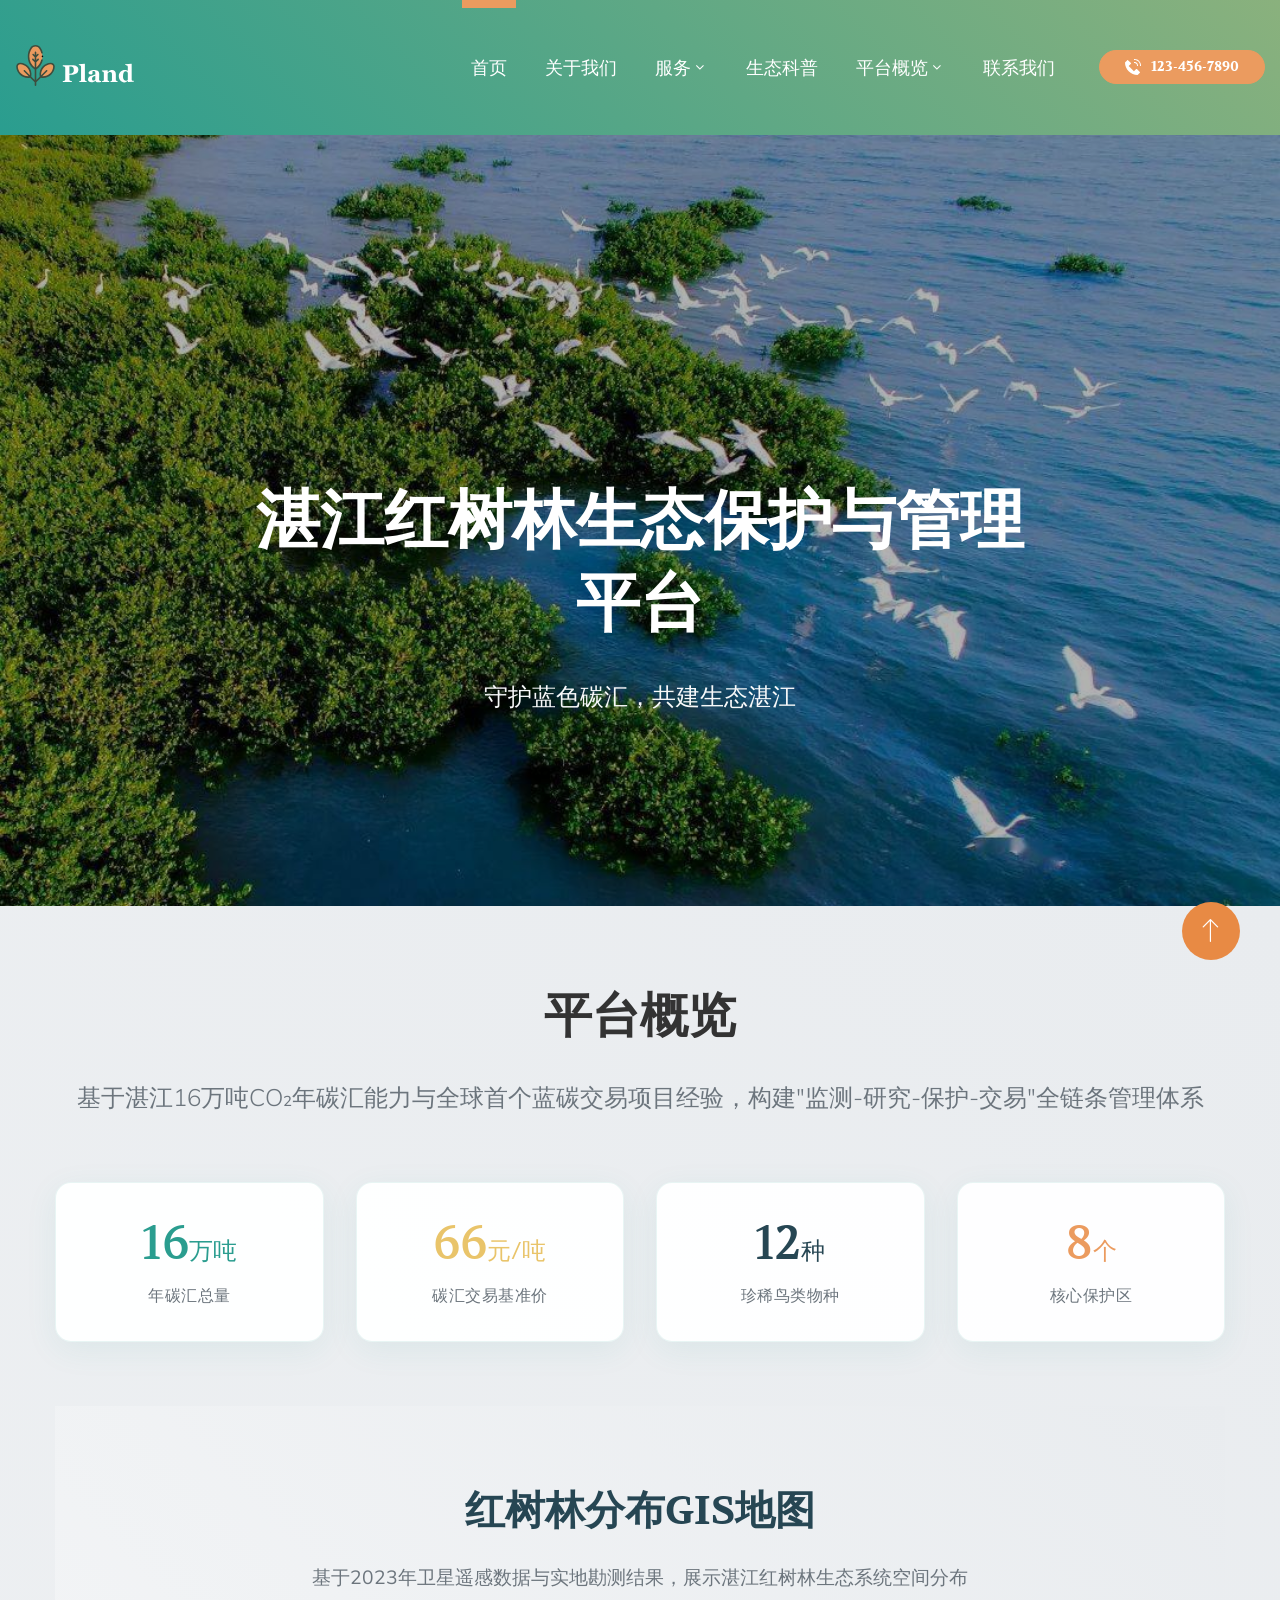
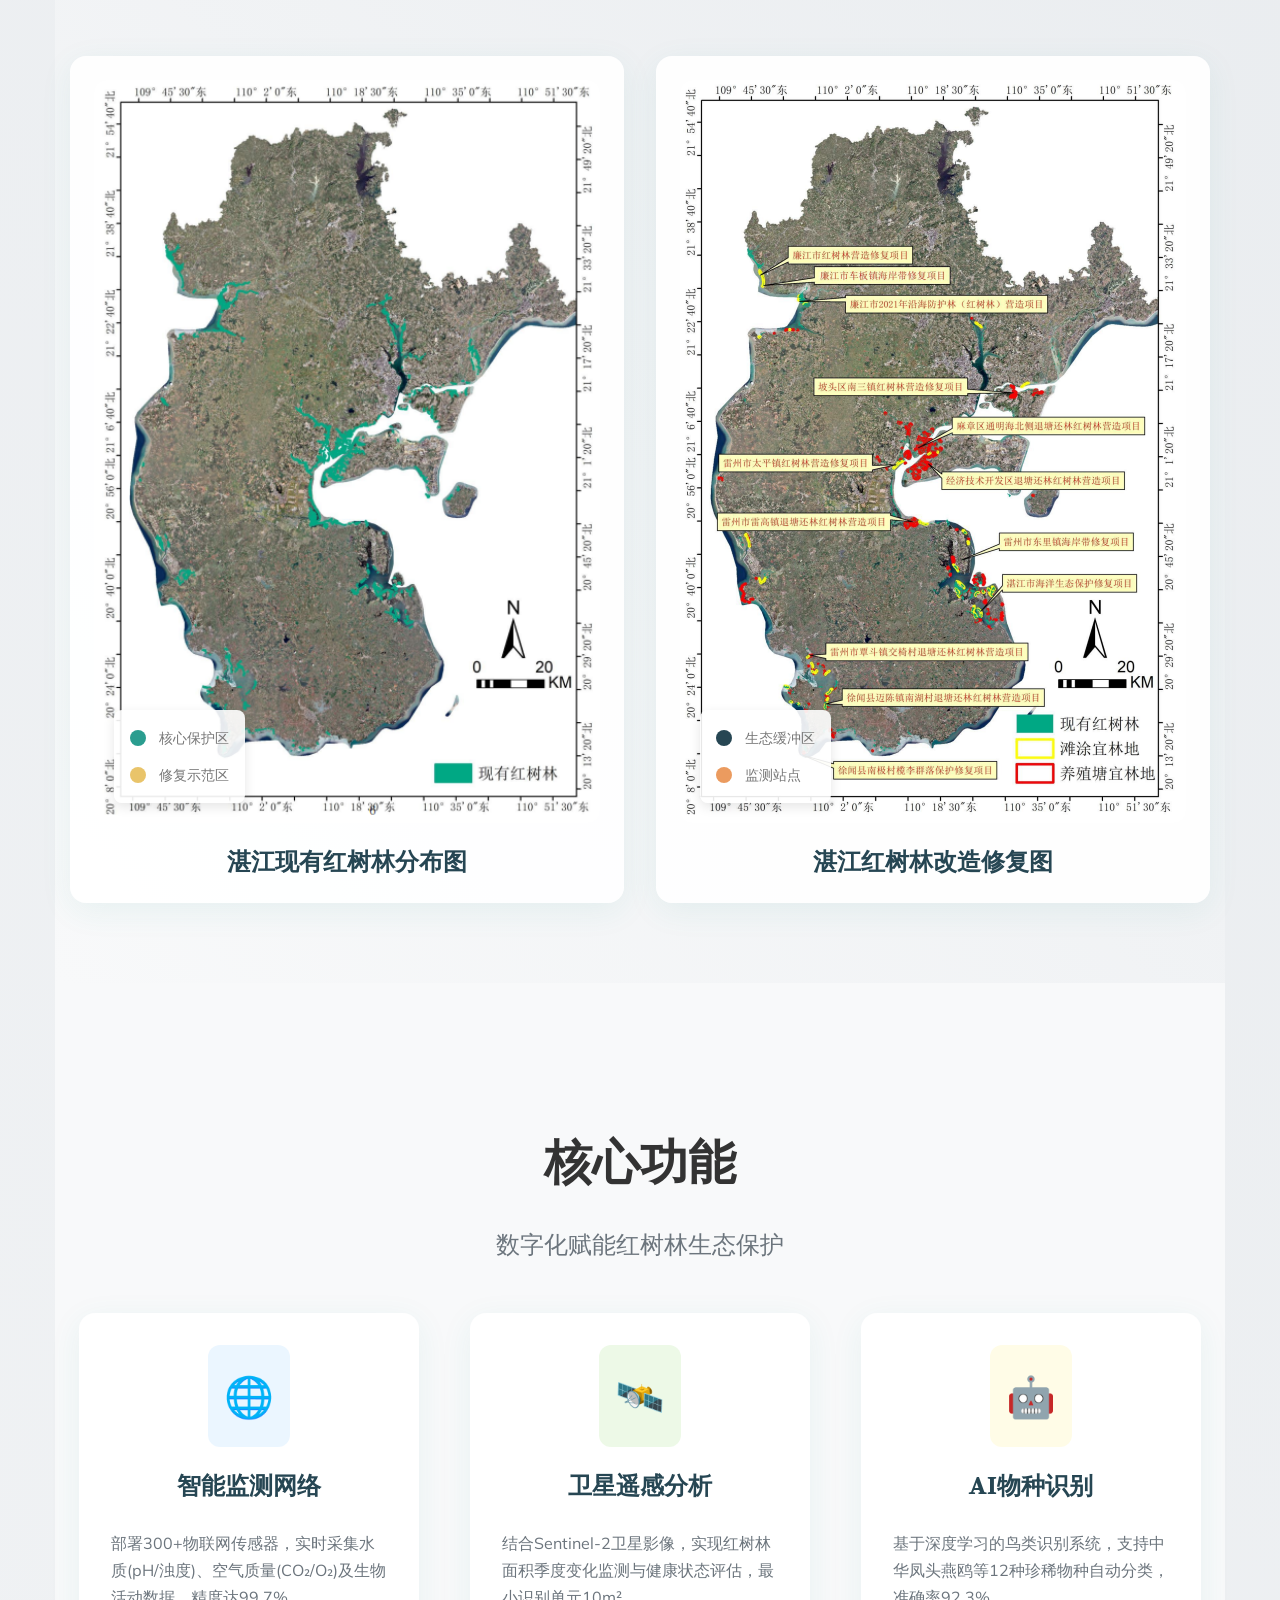
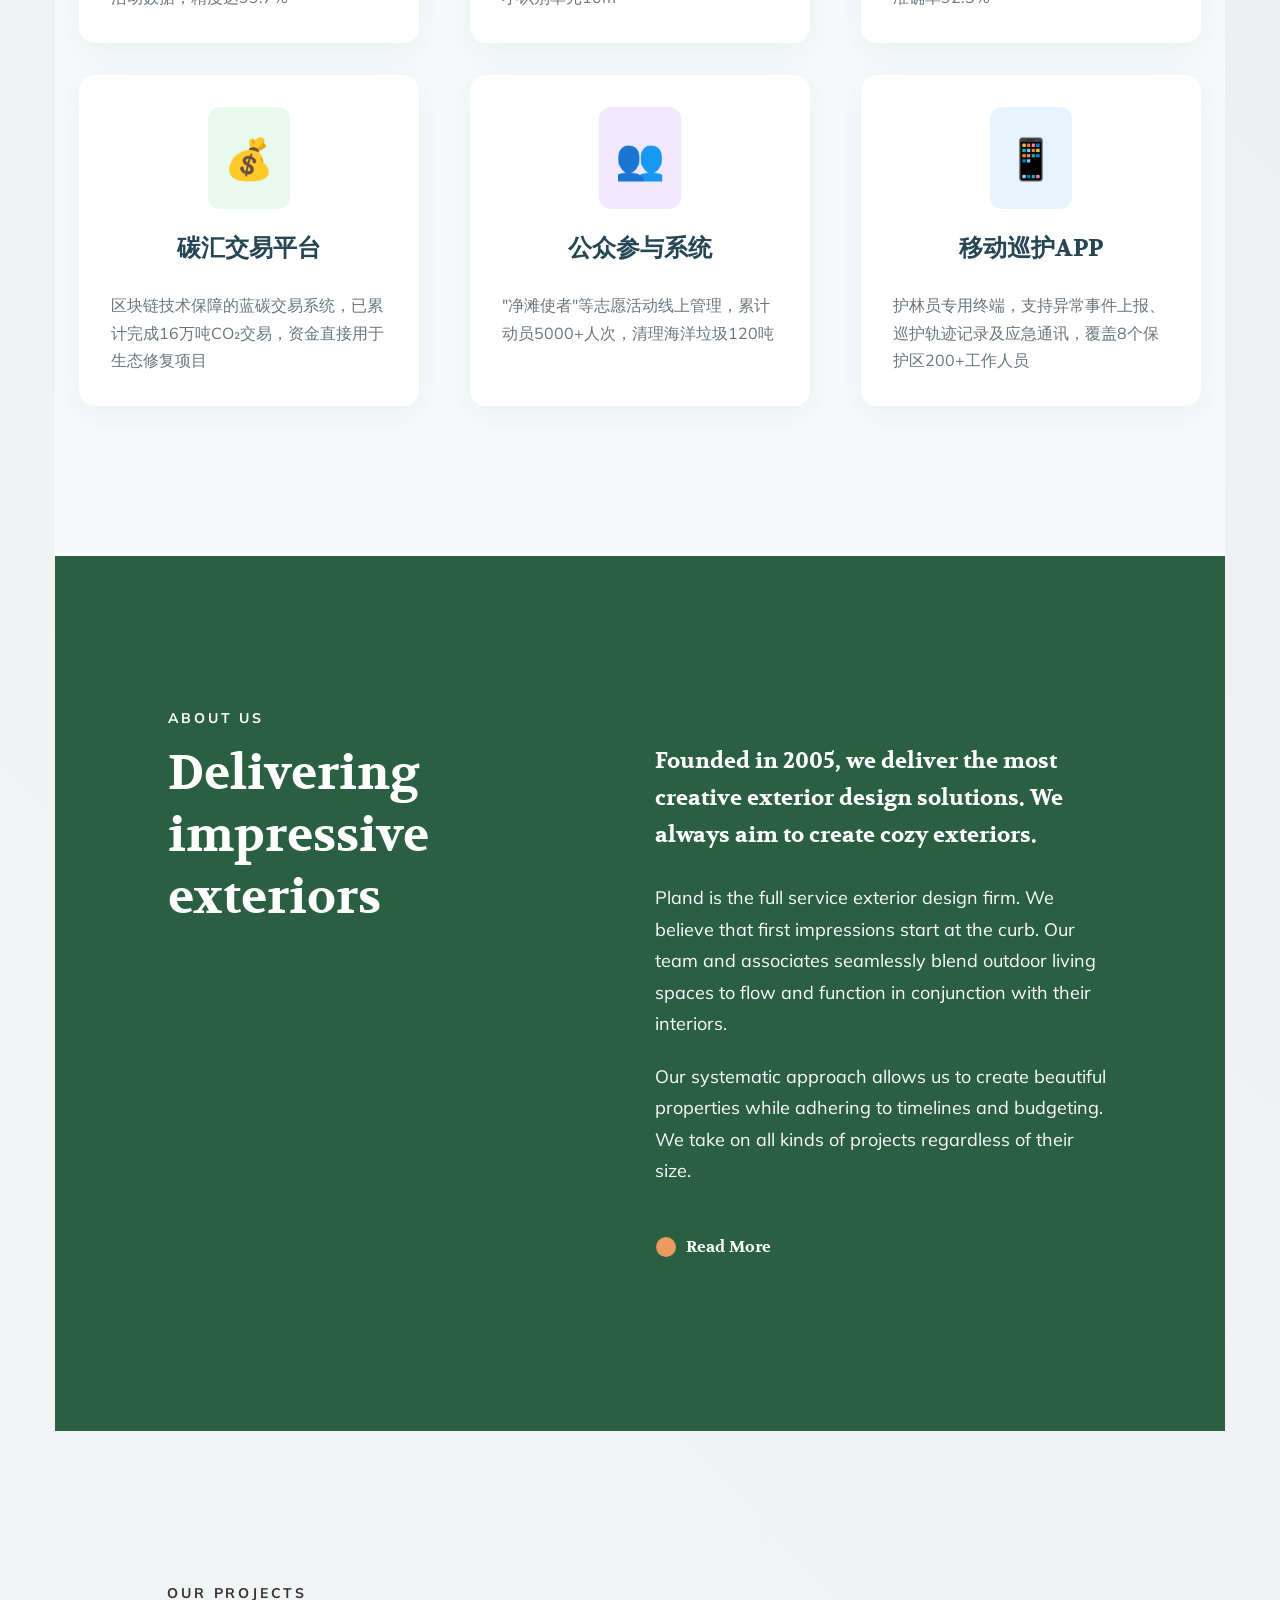
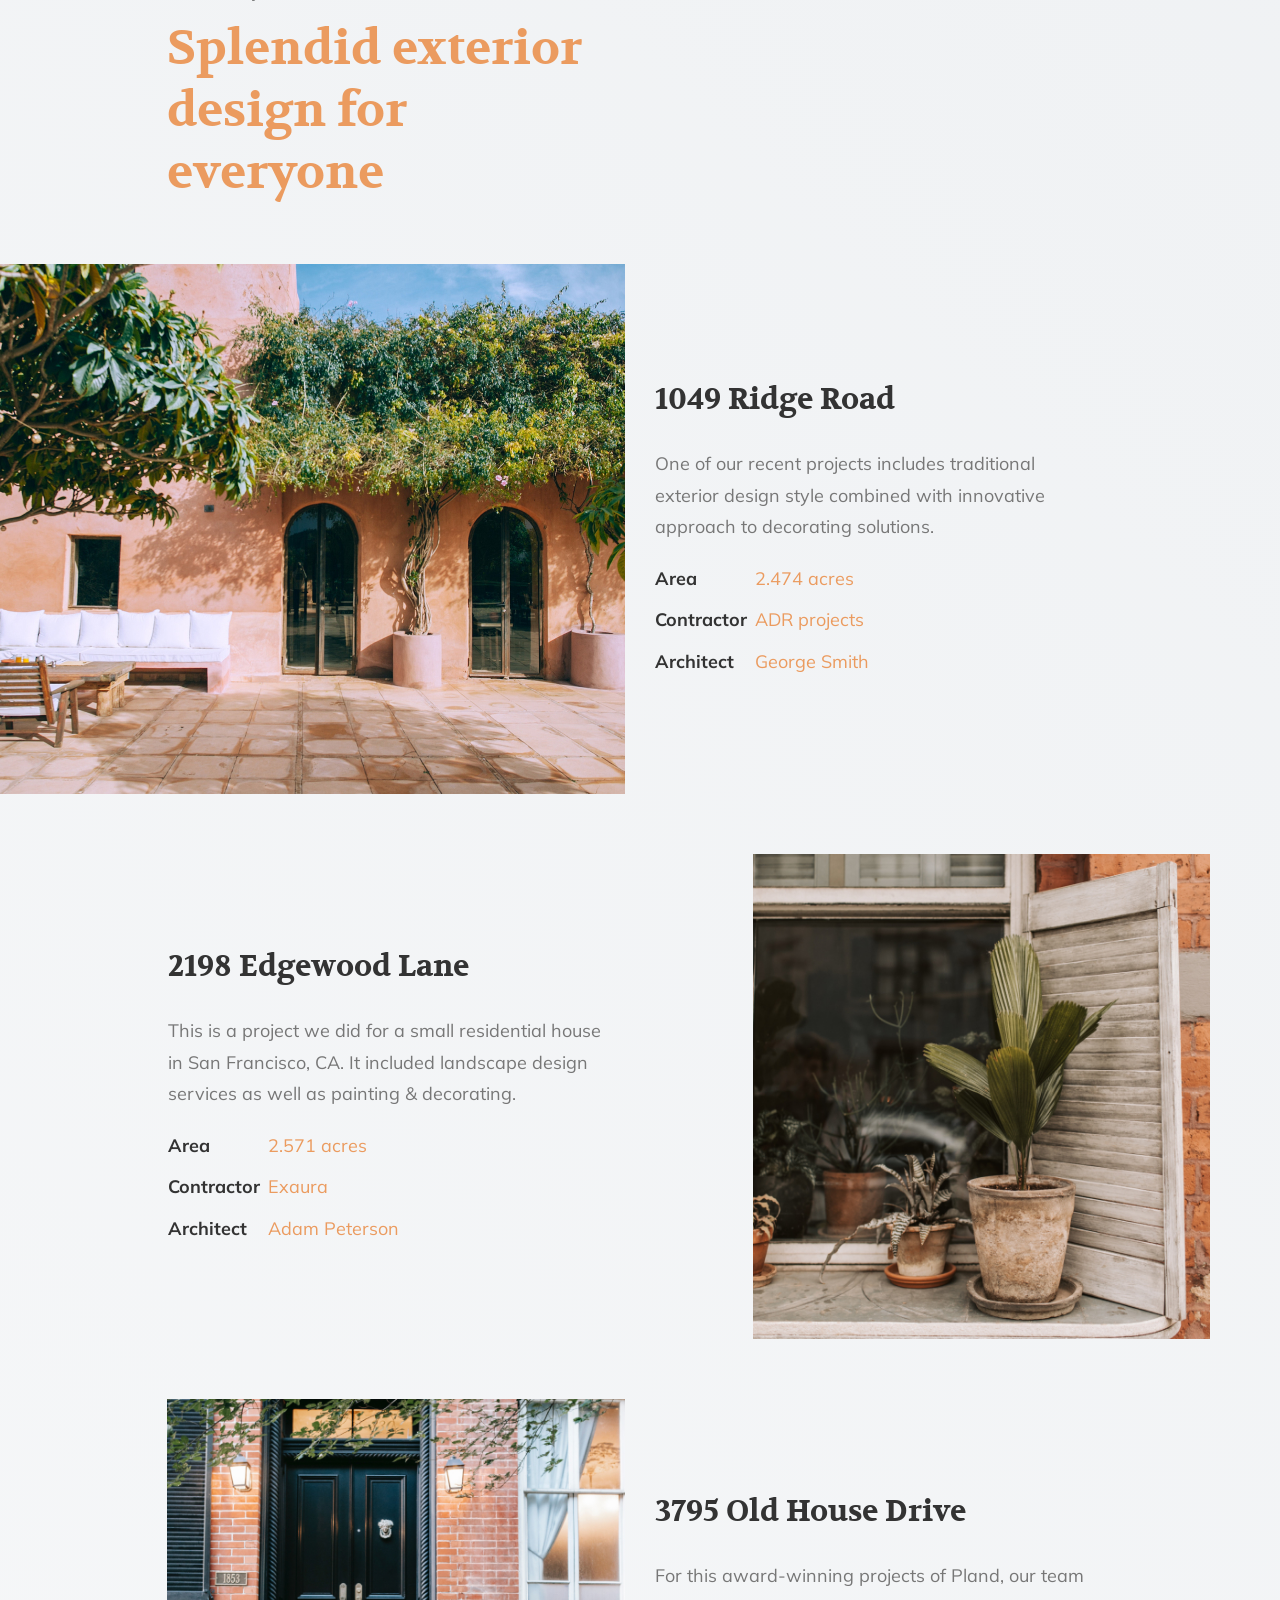
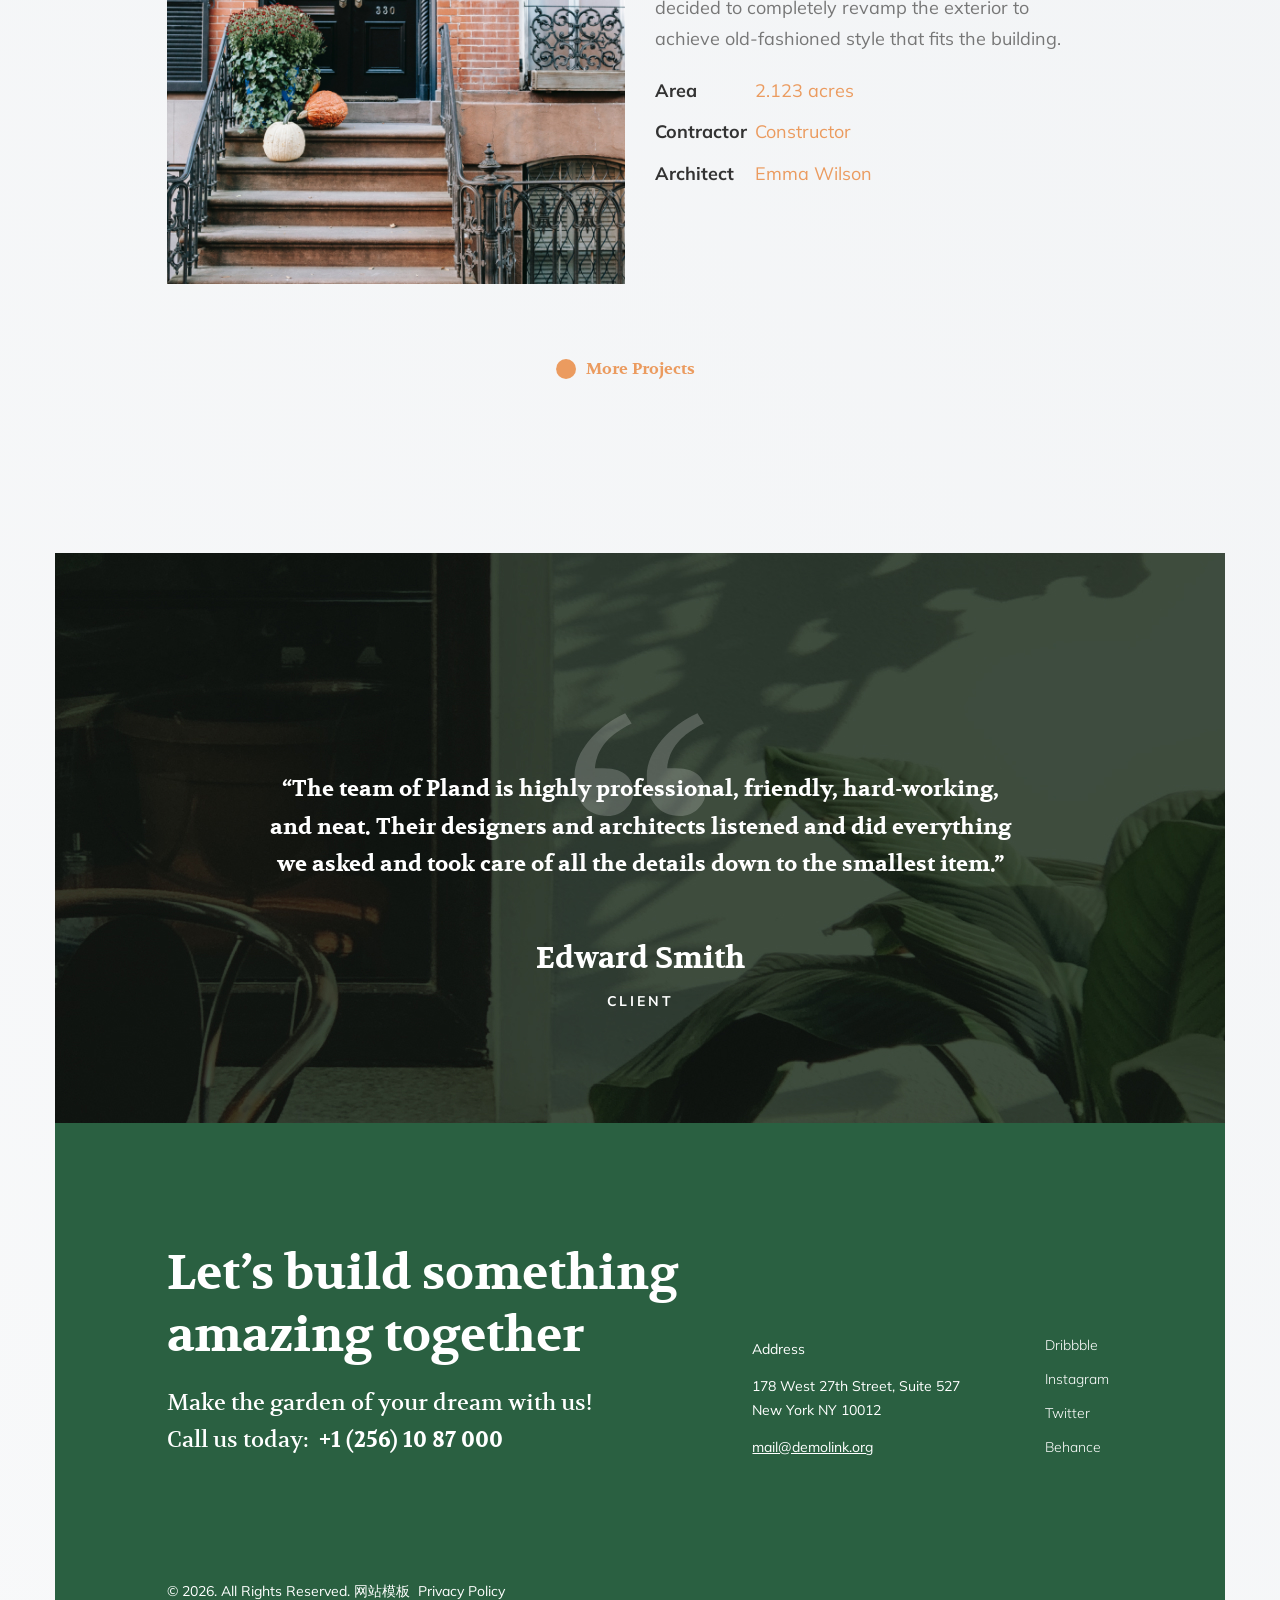
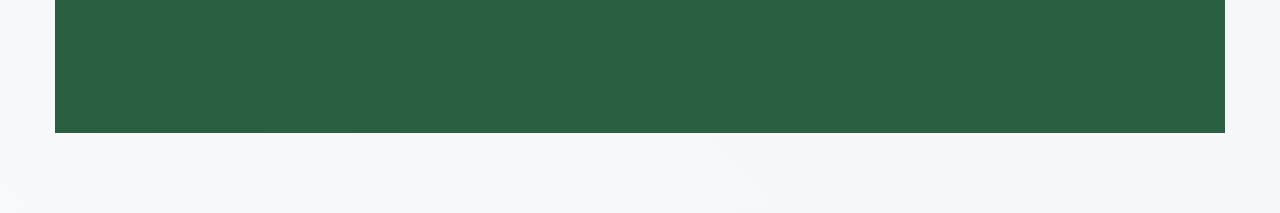
==== index.html @ faf03dfe "deploy: 2025-04-04 12:10:06" ====
<!DOCTYPE html>
<html class="wide wow-animation" lang="en">
  <head>
    <!-- Site Title-->
    <title>Home</title>
    <meta name="format-detection" content="telephone=no">
    <meta name="viewport" content="width=device-width, height=device-height, initial-scale=1.0, maximum-scale=1.0, user-scalable=0">
    <meta http-equiv="X-UA-Compatible" content="IE=edge">
    <meta charset="utf-8">
    <link rel="icon" href="images/favicon.ico" type="image/x-icon">
    <!-- Stylesheets-->
    <link rel="stylesheet" type="text/css" href="https://fonts.googleapis.com/css2?family=Mulish:ital,wght@0,200;0,300;0,400;0,500;0,600;0,700;1,300;1,400&amp;family=Volkhov:wght@400;700&amp;display=swap">
    <link rel="stylesheet" href="css/bootstrap.css">
    <link rel="stylesheet" href="css/fonts.css">
    <link rel="stylesheet" href="css/style.css">
  </head>
  <body>
    <div id="page-loader">
      <div class="cssload-container">
        <div class="cssload-speeding-wheel"></div>
      </div>
    </div>
    <!-- Page-->
    <div class="page">
      <!-- Page Header-->
      <header class="page-header">
        <!-- RD Navbar-->
        <div class="rd-navbar-wrap">
          <nav class="rd-navbar novi-bg novi-bg-img" data-layout="rd-navbar-fixed" data-sm-layout="rd-navbar-fixed" data-md-layout="rd-navbar-fixed" data-lg-layout="rd-navbar-fixed" data-xl-layout="rd-navbar-static" data-xxl-layout="rd-navbar-static" data-sm-device-layout="rd-navbar-fixed" data-md-device-layout="rd-navbar-fixed" data-lg-device-layout="rd-navbar-fixed" data-xl-device-layout="rd-navbar-static" data-xxl-device-layout="rd-navbar-static" data-stick-up-clone="false" data-sm-stick-up="true" data-md-stick-up="true" data-lg-stick-up="true" data-xl-stick-up="true" data-xxl-stick-up="true" data-lg-stick-up-offset="69px" data-xl-stick-up-offset="1px" data-xxl-stick-up-offset="1px">
            <div class="rd-navbar-inner">
              <!-- RD Navbar Panel-->
              <div class="rd-navbar-panel">
                <button class="rd-navbar-toggle" data-rd-navbar-toggle=".rd-navbar-nav-wrap"><span></span></button>
                <!-- RD Navbar Brand-->
                <div class="rd-navbar-brand">
                  <!-- Brand--><a class="brand" href="index.html"><img class="brand-logo-dark" src="images/logo-default-119x43.svg" alt="" width="119" height="43"/><img class="brand-logo-light" src="images/logo-inverse-119x43.svg" alt="" width="119" height="43"/></a>
                </div>
              </div>
              <!-- RD Navbar Nav-->
              <div class="rd-navbar-nav-wrap">
                <div class="rd-navbar-nav-wrap__element"><a class="button button-primary button-icon button-sm" href="tel:#">
                    <svg width="16" height="16" viewBox="0 0 16 16">
                      <path d="M9.5 0H9V1H9.5C10.2604 1 10.974 1.14583 11.6406 1.4375C12.3073 1.71875 12.8906 2.10938 13.3906 2.60938C13.8906 3.10938 14.2812 3.69271 14.5625 4.35938C14.8542 5.02604 15 5.73958 15 6.5V7H16V6.5C16 5.60417 15.8281 4.76042 15.4844 3.96875C15.151 3.17708 14.6875 2.48958 14.0938 1.90625C13.5104 1.3125 12.8229 0.848958 12.0312 0.515625C11.2396 0.171875 10.3958 0 9.5 0ZM13 7V6.5C13 6.02083 12.9062 5.56771 12.7188 5.14062C12.5417 4.71354 12.2917 4.34375 11.9688 4.03125C11.6562 3.70833 11.2865 3.45833 10.8594 3.28125C10.4323 3.09375 9.97917 3 9.5 3H9V4H9.5C10.1875 4 10.776 4.24479 11.2656 4.73438C11.7552 5.22396 12 5.8125 12 6.5V7H13ZM12.5938 16L14.8438 13.7344C14.9479 13.6406 15 13.526 15 13.3906C15 13.2448 14.9479 13.1198 14.8438 13.0156L11.8906 10.0625C11.7969 9.96875 11.6771 9.92188 11.5312 9.92188C11.3958 9.92188 11.2812 9.96875 11.1875 10.0625L8.92188 12.3281L3.67188 7.07812L5.9375 4.8125C6.03125 4.71875 6.07812 4.60417 6.07812 4.46875C6.07812 4.32292 6.03125 4.20312 5.9375 4.10938L2.98438 1.15625C2.88021 1.05208 2.75521 1 2.60938 1C2.47396 1 2.35938 1.05208 2.26562 1.15625L0 3.40625C0 5.14583 0.328125 6.78125 0.984375 8.3125C1.65104 9.84375 2.55208 11.1771 3.6875 12.3125C4.82292 13.4479 6.15625 14.3438 7.6875 15C9.21875 15.6667 10.8542 16 12.5938 16Z"></path>
                    </svg><span>123-456-7890</span></a></div>
                <ul class="rd-navbar-nav">
                  <li class="rd-nav-item active"><a class="rd-nav-link" href="index.html">首页</a>
                  </li>
                  <li class="rd-nav-item"><a class="rd-nav-link" href="about.html">关于我们</a>
                  </li>
                  <li class="rd-nav-item"><a class="rd-nav-link" href="services.html">服务</a>
                    <ul class="rd-menu rd-navbar-dropdown">
                      <li class="rd-dropdown-item"><a class="rd-dropdown-link" href="services.html">服务</a>
                      </li>
                      <li class="rd-dropdown-item"><a class="rd-dropdown-link" href="single-service.html">会员服务</a>
                      </li>
                    </ul>
                  </li>
                  <li class="rd-nav-item"><a class="rd-nav-link" href="portfolio.html">生态科普</a>
                  </li>
                  <li class="rd-nav-item"><a class="rd-nav-link" href="#">平台概览</a>
                    <ul class="rd-menu rd-navbar-megamenu">
                      <li class="rd-megamenu-item">
                        <p class="rd-megamenu-header">生态数据</p>
                        <ul class="rd-megamenu-list">
                          <li class="rd-megamenu-list-item"><a class="rd-megamenu-list-link" href="404-page.html">404 Page</a></li>
                          <li class="rd-megamenu-list-item"><a class="rd-megamenu-list-link" href="search-results.html">Search Results</a></li>
                          <li class="rd-megamenu-list-item"><a class="rd-megamenu-list-link" href="privacy-policy.html">Privacy Policy</a></li>
                          <li class="rd-megamenu-list-item"><a class="rd-megamenu-list-link" href="accordion.html">Accordion</a></li>
                        </ul>
                      </li>
                      <li class="rd-megamenu-item">
                        <p class="rd-megamenu-header">Elements</p>
                        <ul class="rd-megamenu-list">
                          <li class="rd-megamenu-list-item"><a class="rd-megamenu-list-link" href="buttons.html">Buttons</a></li>
                          <li class="rd-megamenu-list-item"><a class="rd-megamenu-list-link" href="typography.html">Typography</a></li>
                          <li class="rd-megamenu-list-item"><a class="rd-megamenu-list-link" href="tabs.html">Tabs</a></li>
                          <li class="rd-megamenu-list-item"><a class="rd-megamenu-list-link" href="contact-forms.html">Contact Forms</a></li>
                        </ul>
                      </li>
                    </ul>
                  </li>
                  <li class="rd-nav-item"><a class="rd-nav-link" href="contacts.html">联系我们</a>
                  </li>
                </ul>
              </div>
            </div>
          </nav>
        </div>
      </header>

      <!-- Intro-->
      <section class="section section-xl bg-secondary" style="
    background: url('images/001.jpeg') center/cover no-repeat;
    position: relative;
    z-index: 1;
">
    <!-- 添加半透明遮罩 -->
    <div style="
        position: absolute;
        top: 0;
        left: 0;
        width: 100%;
        height: 100%;
        background: rgba(0, 0, 0, 0.3);
        z-index: -1;
    "></div>

<div class="container position-relative" style="z-index: 1;">
  <!-- 新增定位容器 -->
  <div class="content-wrapper" style="
      transform: translateY(15%); /* 核心偏移设置 */
      padding-top: 5rem; /* 安全间距 */
  ">
      <div class="row justify-content-center text-center">
          <div class="col-lg-8 col-md-10">
              <!-- 标题间距调整 -->
              <h1 class="text-white mb-4" style="margin-top: 2rem;">
                  湛江红树林生态保护与管理平台
              </h1>
              
              <!-- 段落间距增强 -->
              <p class="lead text-light mb-5" style="margin-bottom: 3rem !important;">
                  守护蓝色碳汇，共建生态湛江
              </p>
              

          </div>
      </div>
  </div>
</div>
</section>

      <!-- Services-->
      <style>
    /* 自定义生态主题色 */
    :root {
        --eco-primary: #2A9D8F;  /* 红树林主题绿 */
        --eco-secondary: #264653; /* 深蓝背景 */
    }

    /* 首页遮罩优化 */
    .overlay-dark {
        position: absolute;
        top: 0;
        left: 0;
        width: 100%;
        height: 100%;
        background: rgba(38, 70, 83, 0.6);
        z-index: 0;
    }

    /* 数据看板样式 */
    .eco-stats {
        background: rgba(255,255,255,0.1);
        border-radius: 15px;
        padding: 2rem;
        margin-top: 3rem;
    }
    .stat-item {
        padding: 1.5rem;
        border-right: 1px solid rgba(255,255,255,0.2);
    }
    .stat-value {
        font-size: 2.5rem;
        font-weight: 700;
        font-family: 'Volkhov', serif;
    }
    .stat-label {
        color: #e9ecef;
        font-size: 0.9rem;
        text-transform: uppercase;
    }

    /* 响应式优化 */
    @media (max-width: 768px) {
        .display-3 {
            font-size: 2.5rem !important;
        }
        .eco-stats {
            flex-direction: column;
        }
        .stat-item {
            border-right: none;
            border-bottom: 1px solid rgba(255,255,255,0.2);
        }
    }
</style>

<!-- 优化后的服务模块 -->
 <section id="overview">
        <div class="container">
          <div class="section-header text-center mb-5">
            <h2 class="text-eco-primary mb-3">平台概览</h2>
            <p class="lead text-muted">基于湛江16万吨CO₂年碳汇能力与全球首个蓝碳交易项目经验，构建"监测-研究-保护-交易"全链条管理体系</p>
        </div>
            <!-- <div class="section-title">
                <h2>平台概览</h2>
                <p>基于湛江16万吨CO₂年碳汇能力与全球首个蓝碳交易项目经验，构建"监测-研究-保护-交易"全链条管理体系</p>
            </div> -->
            
            <div class="stats">
                <div class="stat-card floating" style="animation-delay: 0.1s;">
                    <div class="stat-number">16<span style="font-size: 1.5rem;">万吨</span></div>
                    <div class="stat-label">年碳汇总量</div>
                </div>
                <div class="stat-card floating" style="animation-delay: 0.3s;">
                    <div class="stat-number">66<span style="font-size: 1.5rem;">元/吨</span></div>
                    <div class="stat-label">碳汇交易基准价</div>
                </div>
                <div class="stat-card floating" style="animation-delay: 0.5s;">
                    <div class="stat-number">12<span style="font-size: 1.5rem;">种</span></div>
                    <div class="stat-label">珍稀鸟类物种</div>
                </div>
                <div class="stat-card floating" style="animation-delay: 0.7s;">
                    <div class="stat-number">8<span style="font-size: 1.5rem;">个</span></div>
                    <div class="stat-label">核心保护区</div>
                </div>
            </div>
            
            <!-- 在<section class="section section-lg bg-transparent">之前插入 -->
<section id="gis-maps">
  <div class="container">
      <div class="section-title">
          <h2>红树林分布GIS地图</h2>
          <p>基于2023年卫星遥感数据与实地勘测结果，展示湛江红树林生态系统空间分布</p>
      </div>

      <div class="gis-map-grid">
          <div class="gis-map-card">
              <div class="gis-map-wrapper">
                  <img src="images/004.png" 
                       alt="湛江现有红树林分布图" 
                       class="gis-map-img"
                       loading="lazy">
                  <div class="map-legend">
                      <div class="legend-item"><span class="color-dot" style="background:#2A9D8F"></span>核心保护区</div>
                      <div class="legend-item"><span class="color-dot" style="background:#E9C46A"></span>修复示范区</div>
                  </div>
              </div>
              <h3 class="map-title">湛江现有红树林分布图</h3>
          </div>

          <div class="gis-map-card">
              <div class="gis-map-wrapper">
                  <img src="images/003.png" 
                       alt="湛江红树林改造修复图" 
                       class="gis-map-img"
                       loading="lazy">
                  <div class="map-legend">
                      <div class="legend-item"><span class="color-dot" style="background:#264653"></span>生态缓冲区</div>
                      <div class="legend-item"><span class="color-dot" style="background:#EB9B5F"></span>监测站点</div>
                  </div>
              </div>
              <h3 class="map-title">湛江红树林改造修复图</h3>
          </div>
      </div>
  </div>
</section>

<section class="section section-lg bg-light">
    <div class="container">
        <div class="section-header text-center mb-5">
            <h2 class="text-eco-primary mb-3">核心功能</h2>
            <p class="lead text-muted">数字化赋能红树林生态保护</p>
        </div>
      
      <div class="features">
          <div class="feature-card">
              <div class="feature-icon">🌐</div>
              <h3>智能监测网络</h3>
              <p>部署300+物联网传感器，实时采集水质(pH/浊度)、空气质量(CO₂/O₂)及生物活动数据，精度达99.7%</p>
          </div>
          <div class="feature-card">
              <div class="feature-icon">🛰️</div>
              <h3>卫星遥感分析</h3>
              <p>结合Sentinel-2卫星影像，实现红树林面积季度变化监测与健康状态评估，最小识别单元10m²</p>
          </div>
          <div class="feature-card">
              <div class="feature-icon">🤖</div>
              <h3>AI物种识别</h3>
              <p>基于深度学习的鸟类识别系统，支持中华凤头燕鸥等12种珍稀物种自动分类，准确率92.3%</p>
          </div>
          <div class="feature-card">
              <div class="feature-icon">💰</div>
              <h3>碳汇交易平台</h3>
              <p>区块链技术保障的蓝碳交易系统，已累计完成16万吨CO₂交易，资金直接用于生态修复项目</p>
          </div>
          <div class="feature-card">
              <div class="feature-icon">👥</div>
              <h3>公众参与系统</h3>
              <p>"净滩使者"等志愿活动线上管理，累计动员5000+人次，清理海洋垃圾120吨</p>
          </div>
          <div class="feature-card">
              <div class="feature-icon">📱</div>
              <h3>移动巡护APP</h3>
              <p>护林员专用终端，支持异常事件上报、巡护轨迹记录及应急通讯，覆盖8个保护区200+工作人员</p>
          </div>
      </div>
  </div>
</section>


      <!-- About us-->
      <section class="section section-lg bg-secondary">
        <div class="container">
          <div class="row row-fix justify-content-lg-center">
            <div class="col-lg-10">
              <h6>About us</h6>
              <div class="row row-20">
                <div class="col-md-6">
                  <h2 class="box-440">Delivering impressive exteriors</h2>
                </div>
                <div class="col-md-6">
                  <h4>Founded in 2005, we deliver the most creative exterior design solutions. We always aim to create cozy exteriors.</h4>
                  <p>Pland is the full service exterior design firm. We believe that first impressions start at the curb. Our team and associates seamlessly blend outdoor living spaces to flow and function in conjunction with their interiors.</p>
                  <p>Our systematic approach allows us to create beautiful properties while adhering to timelines and budgeting. We take on all kinds of projects regardless of their size.</p><a class="button button-dot" href="about.html">Read more</a>
                </div>
              </div>
            </div>
          </div>
        </div>
      </section>

      <!-- Our projects-->
      <section class="section section-lg bg-transparent">
        <div class="container">
          <div class="row">
            <div class="col-lg-5 offset-xl-1">
              <h6>our projects</h6>
              <h2 class="text-primary">Splendid exterior design for everyone</h2>
            </div>
          </div>
          <div class="row row-30 align-items-center">
            <div class="col-xl-5 offset-xl-1 col-md-6">
              <div class="project-figure-custom"><img src="images/home-05-875x530.jpg" alt="" width="875" height="530"/>
              </div>
            </div>
            <div class="col-xl-5 col-md-6">
              <div class="project">
                <h3 class="project-title">1049 Ridge Road</h3>
                <p class="project-text">One of our recent projects includes traditional exterior design style combined with innovative approach to decorating solutions.</p>
                <ul class="project-description-list">
                  <li class="project-description-item"><span class="project-description-title">Area</span><span class="project-description-text">2.474 acres</span></li>
                  <li class="project-description-item"><span class="project-description-title">Contractor</span><span class="project-description-text">ADR projects</span></li>
                  <li class="project-description-item"><span class="project-description-title">Architect</span><span class="project-description-text">George Smith</span></li>
                </ul>
              </div>
            </div>
          </div>
          <div class="row row-30 align-items-center flex-md-row-reverse">
            <div class="col-xl-5 offset-xl-1 col-md-6"><img src="images/home-06-500x530.jpg" alt="" width="500" height="530"/>
            </div>
            <div class="col-xl-5 col-md-6">
              <div class="project">
                <h3 class="project-title">2198 Edgewood Lane</h3>
                <p class="project-text">This is a project we did for a small residential house in San Francisco, CA. It included landscape design services as well as painting & decorating.</p>
                <ul class="project-description-list">
                  <li class="project-description-item"><span class="project-description-title">Area</span><span class="project-description-text">2.571 acres</span></li>
                  <li class="project-description-item"><span class="project-description-title">Contractor</span><span class="project-description-text">Exaura</span></li>
                  <li class="project-description-item"><span class="project-description-title">Architect</span><span class="project-description-text">Adam Peterson</span></li>
                </ul>
              </div>
            </div>
          </div>
          <div class="row row-30 align-items-center">
            <div class="col-xl-5 offset-xl-1 col-md-6"><img src="images/home-07-500x530.jpg" alt="" width="500" height="530"/>
            </div>
            <div class="col-xl-5 col-md-6">
              <div class="project">
                <h3 class="project-title">3795  Old House Drive</h3>
                <p class="project-text">For this award-winning projects of Pland, our team decided to completely revamp the exterior to achieve old-fashioned style that fits the building.</p>
                <ul class="project-description-list">
                  <li class="project-description-item"><span class="project-description-title">Area</span><span class="project-description-text">2.123 acres</span></li>
                  <li class="project-description-item"><span class="project-description-title">Contractor</span><span class="project-description-text">Constructor</span></li>
                  <li class="project-description-item"><span class="project-description-title">Architect</span><span class="project-description-text">Emma Wilson</span></li>
                </ul>
              </div>
            </div>
          </div>
          <div class="row justify-content-center">
            <div class="col-auto"><a class="button button-dot" href="portfolio.html">More projects</a></div>
          </div>
        </div>
      </section>

      <!-- Testimonials-->
      <section class="section parallax-container context-dark section-md" data-parallax-img="images/home-08-1920x800.jpg">
        <div class="parallax-content">
          <div class="container">
            <div class="row justify-content-center">
              <div class="col-xl-8 col-lg-10">
                <!-- Quote centered-->
                <div class="quote-centered">
                  <svg class="quote-centered__mark" width="132" height="104" viewBox="0 0 132 104">
                    <path opacity="0.2" d="M59.2871 79.8594C59.2871 86.1094 56.748 91.5781 51.6699 96.2656C46.6895 100.953 40.7812 103.297 33.9453 103.297C23.2031 103.297 14.9512 99.7324 9.18945 92.6035C3.42773 85.4746 0.546875 75.6113 0.546875 63.0137C0.546875 51.2949 5.47852 39.4785 15.3418 27.5645C25.3027 15.6504 37.2656 6.61719 51.2305 0.464844L57.6758 10.8652C46.6406 16.2363 37.998 22.4863 31.748 29.6152C25.498 36.7441 21.8848 45.3867 20.9082 55.543H29.1113C35.166 55.543 40.0977 56.2266 43.9062 57.5938C47.7148 58.9609 50.791 60.8652 53.1348 63.3066C55.3809 65.6504 56.9434 68.2383 57.8223 71.0703C58.7988 73.9023 59.2871 76.832 59.2871 79.8594ZM131.504 79.8594C131.504 86.1094 128.965 91.5781 123.887 96.2656C118.906 100.953 112.998 103.297 106.162 103.297C95.4199 103.297 87.168 99.7324 81.4062 92.6035C75.6445 85.4746 72.7637 75.6113 72.7637 63.0137C72.7637 51.2949 77.6953 39.4785 87.5586 27.5645C97.5195 15.6504 109.482 6.61719 123.447 0.464844L129.893 10.8652C118.857 16.2363 110.215 22.4863 103.965 29.6152C97.7148 36.7441 94.1016 45.3867 93.125 55.543H101.328C107.383 55.543 112.314 56.2266 116.123 57.5938C119.932 58.9609 123.008 60.8652 125.352 63.3066C127.598 65.6504 129.16 68.2383 130.039 71.0703C131.016 73.9023 131.504 76.832 131.504 79.8594Z"></path>
                  </svg>
                  <div class="quote-centered__text">
                    <p class="q">The team of Pland is highly professional, friendly, hard-working, and neat. Their designers and architects listened and did everything we asked and took care of all the details down to the smallest item.</p>
                  </div>
                  <h3 class="quote-centered__cite">Edward Smith</h3>
                  <h6>Client</h6>
                </div>
              </div>
            </div>
          </div>
        </div>
      </section>

      <!-- Page Footer-->
      <footer class="section footer bg-secondary">
        <div class="container">
          <div class="row row-50 align-items-end">
            <div class="col-lg-6 offset-xl-1">
              <h2>Let’s build something amazing together</h2>
              <h4 class="fw-normal">Make the garden of your dream with us!</h4>
              <h4 class="fw-normal">Call us today:&nbsp;&nbsp;<a class="fw-bold" href="tel:#">+1 (256) 10 87 000</a></h4>
            </div>
            <div class="col-lg-3 col-sm-6">
              <div class="small">Address</div>
              <div class="small"><a href="#">178 West 27th Street, Suite 527 <br> New York NY 10012</a></div>
              <div class="small"><a href="mailto:#">mail@demolink.org</a></div>
            </div>
            <div class="col-xl-2 col-lg-3 col-sm-6">
              <ul class="footer-link-list small">
                <li class="footer-link-item"><a class="footer-link fw-light" href="#">Dribbble</a></li>
                <li class="footer-link-item"><a class="footer-link fw-light" href="#">Instagram</a></li>
                <li class="footer-link-item"><a class="footer-link fw-light" href="#">Twitter</a></li>
                <li class="footer-link-item"><a class="footer-link fw-light" href="#">Behance</a></li>
              </ul>
            </div>
          </div>
          <div class="row">
            <div class="col-auto offset-xl-1">
              <p class="rights small"><span>&copy;&nbsp;</span><span class="copyright-year"></span><span>.&nbsp;</span><span>All Rights Reserved.</span><span>&nbsp;</span><a target="_blank" href="https://www.mobanwang.com/" title="网站模板">网站模板</a>&nbsp;&nbsp;<a href="privacy-policy.html">Privacy Policy</a></p>
            </div>
          </div>
        </div>
      </footer>
    </div>
    <!-- Global Mailform Output-->
    <div class="snackbars" id="form-output-global"></div>
    <!-- Javascript-->
    <script src="js/core.min.js"></script>
    <script src="js/script.js"></script>
  </body>
</html>
---- css/fonts.css ----
/** @group Fonts *//*
*
* Font Awesome Icons 4.7.0
* --------------------------------------------------
*/@font-face {	font-family: 'FontAwesome';	src: url("../fonts/fontawesome-webfont.eot?v=4.7.0");	src: url("../fonts/fontawesome-webfont.eot?#iefix&v=4.7.0") format("embedded-opentype"), url("../fonts/fontawesome-webfont.woff2?v=4.7.0") format("woff2"), url("../fonts/fontawesome-webfont.woff?v=4.7.0") format("woff"), url("../fonts/fontawesome-webfont.ttf?v=4.7.0") format("truetype"), url("../fonts/fontawesome-webfont.svg?v=4.7.0#fontawesomeregular") format("svg");	font-weight: normal;	font-style: normal;}.fa {	display: inline-block;	font-family: 'FontAwesome';	font-size: inherit;	text-rendering: auto;	-webkit-font-smoothing: antialiased;	-moz-osx-font-smoothing: grayscale;}[class*='fa-']:before {	font-weight: 400;	font-family: 'FontAwesome';}/* makes the font 33% larger relative to the icon container */.fa-lg {	font-size: 1.33333333em;	line-height: 0.75em;	vertical-align: -15%;}.fa-2x {	font-size: 2em;}.fa-3x {	font-size: 3em;}.fa-4x {	font-size: 4em;}.fa-5x {	font-size: 5em;}.fa-fw {	width: 1.28571429em;	text-align: center;}.fa-ul {	padding-left: 0;	margin-left: 2.14285714em;	list-style-type: none;}.fa-ul > li {	position: relative;}.fa-li {	position: absolute;	left: -2.14285714em;	width: 2.14285714em;	top: 0.14285714em;	text-align: center;}.fa-li.fa-lg {	left: -1.85714286em;}.fa-border {	padding: .2em .25em .15em;	border: solid 0.08em #eeeeee;	border-radius: .1em;}.fa-pull-left {	float: left;}.fa-pull-right {	float: right;}.fa.fa-pull-left {	margin-right: .3em;}.fa.fa-pull-right {	margin-left: .3em;}/* Deprecated as of 4.4.0 */.pull-right {	float: right;}.pull-left {	float: left;}.fa.pull-left {	margin-right: .3em;}.fa.pull-right {	margin-left: .3em;}.fa-spin {	-webkit-animation: fa-spin 2s infinite linear;	animation: fa-spin 2s infinite linear;}.fa-pulse {	-webkit-animation: fa-spin 1s infinite steps(8);	animation: fa-spin 1s infinite steps(8);}@-webkit-keyframes fa-spin {	0% {		-webkit-transform: rotate(0deg);		transform: rotate(0deg);	}	100% {		-webkit-transform: rotate(359deg);		transform: rotate(359deg);	}}@keyframes fa-spin {	0% {		-webkit-transform: rotate(0deg);		transform: rotate(0deg);	}	100% {		-webkit-transform: rotate(359deg);		transform: rotate(359deg);	}}.fa-rotate-90 {	-ms-filter: "progid:DXImageTransform.Microsoft.BasicImage(rotation=1)";	-webkit-transform: rotate(90deg);	-ms-transform: rotate(90deg);	transform: rotate(90deg);}.fa-rotate-180 {	-ms-filter: "progid:DXImageTransform.Microsoft.BasicImage(rotation=2)";	-webkit-transform: rotate(180deg);	-ms-transform: rotate(180deg);	transform: rotate(180deg);}.fa-rotate-270 {	-ms-filter: "progid:DXImageTransform.Microsoft.BasicImage(rotation=3)";	-webkit-transform: rotate(270deg);	-ms-transform: rotate(270deg);	transform: rotate(270deg);}.fa-flip-horizontal {	-ms-filter: "progid:DXImageTransform.Microsoft.BasicImage(rotation=0, mirror=1)";	-webkit-transform: scale(-1, 1);	-ms-transform: scale(-1, 1);	transform: scale(-1, 1);}.fa-flip-vertical {	-ms-filter: "progid:DXImageTransform.Microsoft.BasicImage(rotation=2, mirror=1)";	-webkit-transform: scale(1, -1);	-ms-transform: scale(1, -1);	transform: scale(1, -1);}:root .fa-rotate-90,:root .fa-rotate-180,:root .fa-rotate-270,:root .fa-flip-horizontal,:root .fa-flip-vertical {	filter: none;}.fa-stack {	position: relative;	display: inline-block;	width: 2em;	height: 2em;	line-height: 2em;	vertical-align: middle;}.fa-stack-1x,.fa-stack-2x {	position: absolute;	left: 0;	width: 100%;	text-align: center;}.fa-stack-1x {	line-height: inherit;}.fa-stack-2x {	font-size: 2em;}.fa-inverse {	color: #ffffff;}/* Font Awesome uses the Unicode Private Use Area (PUA) to ensure screen
   readers do not read off random characters that represent icons */.fa-glass:before {	content: "\f000";}.fa-music:before {	content: "\f001";}.fa-search:before {	content: "\f002";}.fa-envelope-o:before {	content: "\f003";}.fa-heart:before {	content: "\f004";}.fa-star:before {	content: "\f005";}.fa-star-o:before {	content: "\f006";}.fa-user:before {	content: "\f007";}.fa-film:before {	content: "\f008";}.fa-th-large:before {	content: "\f009";}.fa-th:before {	content: "\f00a";}.fa-th-list:before {	content: "\f00b";}.fa-check:before {	content: "\f00c";}.fa-remove:before,.fa-close:before,.fa-times:before {	content: "\f00d";}.fa-search-plus:before {	content: "\f00e";}.fa-search-minus:before {	content: "\f010";}.fa-power-off:before {	content: "\f011";}.fa-signal:before {	content: "\f012";}.fa-gear:before,.fa-cog:before {	content: "\f013";}.fa-trash-o:before {	content: "\f014";}.fa-home:before {	content: "\f015";}.fa-file-o:before {	content: "\f016";}.fa-clock-o:before {	content: "\f017";}.fa-road:before {	content: "\f018";}.fa-download:before {	content: "\f019";}.fa-arrow-circle-o-down:before {	content: "\f01a";}.fa-arrow-circle-o-up:before {	content: "\f01b";}.fa-inbox:before {	content: "\f01c";}.fa-play-circle-o:before {	content: "\f01d";}.fa-rotate-right:before,.fa-repeat:before {	content: "\f01e";}.fa-refresh:before {	content: "\f021";}.fa-list-alt:before {	content: "\f022";}.fa-lock:before {	content: "\f023";}.fa-flag:before {	content: "\f024";}.fa-headphones:before {	content: "\f025";}.fa-volume-off:before {	content: "\f026";}.fa-volume-down:before {	content: "\f027";}.fa-volume-up:before {	content: "\f028";}.fa-qrcode:before {	content: "\f029";}.fa-barcode:before {	content: "\f02a";}.fa-tag:before {	content: "\f02b";}.fa-tags:before {	content: "\f02c";}.fa-book:before {	content: "\f02d";}.fa-bookmark:before {	content: "\f02e";}.fa-print:before {	content: "\f02f";}.fa-camera:before {	content: "\f030";}.fa-font:before {	content: "\f031";}.fa-bold:before {	content: "\f032";}.fa-italic:before {	content: "\f033";}.fa-text-height:before {	content: "\f034";}.fa-text-width:before {	content: "\f035";}.fa-align-left:before {	content: "\f036";}.fa-align-center:before {	content: "\f037";}.fa-align-right:before {	content: "\f038";}.fa-align-justify:before {	content: "\f039";}.fa-list:before {	content: "\f03a";}.fa-dedent:before,.fa-outdent:before {	content: "\f03b";}.fa-indent:before {	content: "\f03c";}.fa-video-camera:before {	content: "\f03d";}.fa-photo:before,.fa-image:before,.fa-picture-o:before {	content: "\f03e";}.fa-pencil:before {	content: "\f040";}.fa-map-marker:before {	content: "\f041";}.fa-adjust:before {	content: "\f042";}.fa-tint:before {	content: "\f043";}.fa-edit:before,.fa-pencil-square-o:before {	content: "\f044";}.fa-share-square-o:before {	content: "\f045";}.fa-check-square-o:before {	content: "\f046";}.fa-arrows:before {	content: "\f047";}.fa-step-backward:before {	content: "\f048";}.fa-fast-backward:before {	content: "\f049";}.fa-backward:before {	content: "\f04a";}.fa-play:before {	content: "\f04b";}.fa-pause:before {	content: "\f04c";}.fa-stop:before {	content: "\f04d";}.fa-forward:before {	content: "\f04e";}.fa-fast-forward:before {	content: "\f050";}.fa-step-forward:before {	content: "\f051";}.fa-eject:before {	content: "\f052";}.fa-chevron-left:before {	content: "\f053";}.fa-chevron-right:before {	content: "\f054";}.fa-plus-circle:before {	content: "\f055";}.fa-minus-circle:before {	content: "\f056";}.fa-times-circle:before {	content: "\f057";}.fa-check-circle:before {	content: "\f058";}.fa-question-circle:before {	content: "\f059";}.fa-info-circle:before {	content: "\f05a";}.fa-crosshairs:before {	content: "\f05b";}.fa-times-circle-o:before {	content: "\f05c";}.fa-check-circle-o:before {	content: "\f05d";}.fa-ban:before {	content: "\f05e";}.fa-arrow-left:before {	content: "\f060";}.fa-arrow-right:before {	content: "\f061";}.fa-arrow-up:before {	content: "\f062";}.fa-arrow-down:before {	content: "\f063";}.fa-mail-forward:before,.fa-share:before {	content: "\f064";}.fa-expand:before {	content: "\f065";}.fa-compress:before {	content: "\f066";}.fa-plus:before {	content: "\f067";}.fa-minus:before {	content: "\f068";}.fa-asterisk:before {	content: "\f069";}.fa-exclamation-circle:before {	content: "\f06a";}.fa-gift:before {	content: "\f06b";}.fa-leaf:before {	content: "\f06c";}.fa-fire:before {	content: "\f06d";}.fa-eye:before {	content: "\f06e";}.fa-eye-slash:before {	content: "\f070";}.fa-warning:before,.fa-exclamation-triangle:before {	content: "\f071";}.fa-plane:before {	content: "\f072";}.fa-calendar:before {	content: "\f073";}.fa-random:before {	content: "\f074";}.fa-comment:before {	content: "\f075";}.fa-magnet:before {	content: "\f076";}.fa-chevron-up:before {	content: "\f077";}.fa-chevron-down:before {	content: "\f078";}.fa-retweet:before {	content: "\f079";}.fa-shopping-cart:before {	content: "\f07a";}.fa-folder:before {	content: "\f07b";}.fa-folder-open:before {	content: "\f07c";}.fa-arrows-v:before {	content: "\f07d";}.fa-arrows-h:before {	content: "\f07e";}.fa-bar-chart-o:before,.fa-bar-chart:before {	content: "\f080";}.fa-twitter-square:before {	content: "\f081";}.fa-facebook-square:before {	content: "\f082";}.fa-camera-retro:before {	content: "\f083";}.fa-key:before {	content: "\f084";}.fa-gears:before,.fa-cogs:before {	content: "\f085";}.fa-comments:before {	content: "\f086";}.fa-thumbs-o-up:before {	content: "\f087";}.fa-thumbs-o-down:before {	content: "\f088";}.fa-star-half:before {	content: "\f089";}.fa-heart-o:before {	content: "\f08a";}.fa-sign-out:before {	content: "\f08b";}.fa-linkedin-square:before {	content: "\f08c";}.fa-thumb-tack:before {	content: "\f08d";}.fa-external-link:before {	content: "\f08e";}.fa-sign-in:before {	content: "\f090";}.fa-trophy:before {	content: "\f091";}.fa-github-square:before {	content: "\f092";}.fa-upload:before {	content: "\f093";}.fa-lemon-o:before {	content: "\f094";}.fa-phone:before {	content: "\f095";}.fa-square-o:before {	content: "\f096";}.fa-bookmark-o:before {	content: "\f097";}.fa-phone-square:before {	content: "\f098";}.fa-twitter:before {	content: "\f099";}.fa-facebook-f:before,.fa-facebook:before {	content: "\f09a";}.fa-github:before {	content: "\f09b";}.fa-unlock:before {	content: "\f09c";}.fa-credit-card:before {	content: "\f09d";}.fa-feed:before,.fa-rss:before {	content: "\f09e";}.fa-hdd-o:before {	content: "\f0a0";}.fa-bullhorn:before {	content: "\f0a1";}.fa-bell:before {	content: "\f0f3";}.fa-certificate:before {	content: "\f0a3";}.fa-hand-o-right:before {	content: "\f0a4";}.fa-hand-o-left:before {	content: "\f0a5";}.fa-hand-o-up:before {	content: "\f0a6";}.fa-hand-o-down:before {	content: "\f0a7";}.fa-arrow-circle-left:before {	content: "\f0a8";}.fa-arrow-circle-right:before {	content: "\f0a9";}.fa-arrow-circle-up:before {	content: "\f0aa";}.fa-arrow-circle-down:before {	content: "\f0ab";}.fa-globe:before {	content: "\f0ac";}.fa-wrench:before {	content: "\f0ad";}.fa-tasks:before {	content: "\f0ae";}.fa-filter:before {	content: "\f0b0";}.fa-briefcase:before {	content: "\f0b1";}.fa-arrows-alt:before {	content: "\f0b2";}.fa-group:before,.fa-users:before {	content: "\f0c0";}.fa-chain:before,.fa-link:before {	content: "\f0c1";}.fa-cloud:before {	content: "\f0c2";}.fa-flask:before {	content: "\f0c3";}.fa-cut:before,.fa-scissors:before {	content: "\f0c4";}.fa-copy:before,.fa-files-o:before {	content: "\f0c5";}.fa-paperclip:before {	content: "\f0c6";}.fa-save:before,.fa-floppy-o:before {	content: "\f0c7";}.fa-square:before {	content: "\f0c8";}.fa-navicon:before,.fa-reorder:before,.fa-bars:before {	content: "\f0c9";}.fa-list-ul:before {	content: "\f0ca";}.fa-list-ol:before {	content: "\f0cb";}.fa-strikethrough:before {	content: "\f0cc";}.fa-underline:before {	content: "\f0cd";}.fa-table:before {	content: "\f0ce";}.fa-magic:before {	content: "\f0d0";}.fa-truck:before {	content: "\f0d1";}.fa-pinterest:before {	content: "\f0d2";}.fa-pinterest-square:before {	content: "\f0d3";}.fa-google-plus-square:before {	content: "\f0d4";}.fa-google-plus:before {	content: "\f0d5";}.fa-money:before {	content: "\f0d6";}.fa-caret-down:before {	content: "\f0d7";}.fa-caret-up:before {	content: "\f0d8";}.fa-caret-left:before {	content: "\f0d9";}.fa-caret-right:before {	content: "\f0da";}.fa-columns:before {	content: "\f0db";}.fa-unsorted:before,.fa-sort:before {	content: "\f0dc";}.fa-sort-down:before,.fa-sort-desc:before {	content: "\f0dd";}.fa-sort-up:before,.fa-sort-asc:before {	content: "\f0de";}.fa-envelope:before {	content: "\f0e0";}.fa-linkedin:before {	content: "\f0e1";}.fa-rotate-left:before,.fa-undo:before {	content: "\f0e2";}.fa-legal:before,.fa-gavel:before {	content: "\f0e3";}.fa-dashboard:before,.fa-tachometer:before {	content: "\f0e4";}.fa-comment-o:before {	content: "\f0e5";}.fa-comments-o:before {	content: "\f0e6";}.fa-flash:before,.fa-bolt:before {	content: "\f0e7";}.fa-sitemap:before {	content: "\f0e8";}.fa-umbrella:before {	content: "\f0e9";}.fa-paste:before,.fa-clipboard:before {	content: "\f0ea";}.fa-lightbulb-o:before {	content: "\f0eb";}.fa-exchange:before {	content: "\f0ec";}.fa-cloud-download:before {	content: "\f0ed";}.fa-cloud-upload:before {	content: "\f0ee";}.fa-user-md:before {	content: "\f0f0";}.fa-stethoscope:before {	content: "\f0f1";}.fa-suitcase:before {	content: "\f0f2";}.fa-bell-o:before {	content: "\f0a2";}.fa-coffee:before {	content: "\f0f4";}.fa-cutlery:before {	content: "\f0f5";}.fa-file-text-o:before {	content: "\f0f6";}.fa-building-o:before {	content: "\f0f7";}.fa-hospital-o:before {	content: "\f0f8";}.fa-ambulance:before {	content: "\f0f9";}.fa-medkit:before {	content: "\f0fa";}.fa-fighter-jet:before {	content: "\f0fb";}.fa-beer:before {	content: "\f0fc";}.fa-h-square:before {	content: "\f0fd";}.fa-plus-square:before {	content: "\f0fe";}.fa-angle-double-left:before {	content: "\f100";}.fa-angle-double-right:before {	content: "\f101";}.fa-angle-double-up:before {	content: "\f102";}.fa-angle-double-down:before {	content: "\f103";}.fa-angle-left:before {	content: "\f104";}.fa-angle-right:before {	content: "\f105";}.fa-angle-up:before {	content: "\f106";}.fa-angle-down:before {	content: "\f107";}.fa-desktop:before {	content: "\f108";}.fa-laptop:before {	content: "\f109";}.fa-tablet:before {	content: "\f10a";}.fa-mobile-phone:before,.fa-mobile:before {	content: "\f10b";}.fa-circle-o:before {	content: "\f10c";}.fa-quote-left:before {	content: "\f10d";}.fa-quote-right:before {	content: "\f10e";}.fa-spinner:before {	content: "\f110";}.fa-circle:before {	content: "\f111";}.fa-mail-reply:before,.fa-reply:before {	content: "\f112";}.fa-github-alt:before {	content: "\f113";}.fa-folder-o:before {	content: "\f114";}.fa-folder-open-o:before {	content: "\f115";}.fa-smile-o:before {	content: "\f118";}.fa-frown-o:before {	content: "\f119";}.fa-meh-o:before {	content: "\f11a";}.fa-gamepad:before {	content: "\f11b";}.fa-keyboard-o:before {	content: "\f11c";}.fa-flag-o:before {	content: "\f11d";}.fa-flag-checkered:before {	content: "\f11e";}.fa-terminal:before {	content: "\f120";}.fa-code:before {	content: "\f121";}.fa-mail-reply-all:before,.fa-reply-all:before {	content: "\f122";}.fa-star-half-empty:before,.fa-star-half-full:before,.fa-star-half-o:before {	content: "\f123";}.fa-location-arrow:before {	content: "\f124";}.fa-crop:before {	content: "\f125";}.fa-code-fork:before {	content: "\f126";}.fa-unlink:before,.fa-chain-broken:before {	content: "\f127";}.fa-question:before {	content: "\f128";}.fa-info:before {	content: "\f129";}.fa-exclamation:before {	content: "\f12a";}.fa-superscript:before {	content: "\f12b";}.fa-subscript:before {	content: "\f12c";}.fa-eraser:before {	content: "\f12d";}.fa-puzzle-piece:before {	content: "\f12e";}.fa-microphone:before {	content: "\f130";}.fa-microphone-slash:before {	content: "\f131";}.fa-shield:before {	content: "\f132";}.fa-calendar-o:before {	content: "\f133";}.fa-fire-extinguisher:before {	content: "\f134";}.fa-rocket:before {	content: "\f135";}.fa-maxcdn:before {	content: "\f136";}.fa-chevron-circle-left:before {	content: "\f137";}.fa-chevron-circle-right:before {	content: "\f138";}.fa-chevron-circle-up:before {	content: "\f139";}.fa-chevron-circle-down:before {	content: "\f13a";}.fa-html5:before {	content: "\f13b";}.fa-css3:before {	content: "\f13c";}.fa-anchor:before {	content: "\f13d";}.fa-unlock-alt:before {	content: "\f13e";}.fa-bullseye:before {	content: "\f140";}.fa-ellipsis-h:before {	content: "\f141";}.fa-ellipsis-v:before {	content: "\f142";}.fa-rss-square:before {	content: "\f143";}.fa-play-circle:before {	content: "\f144";}.fa-ticket:before {	content: "\f145";}.fa-minus-square:before {	content: "\f146";}.fa-minus-square-o:before {	content: "\f147";}.fa-level-up:before {	content: "\f148";}.fa-level-down:before {	content: "\f149";}.fa-check-square:before {	content: "\f14a";}.fa-pencil-square:before {	content: "\f14b";}.fa-external-link-square:before {	content: "\f14c";}.fa-share-square:before {	content: "\f14d";}.fa-compass:before {	content: "\f14e";}.fa-toggle-down:before,.fa-caret-square-o-down:before {	content: "\f150";}.fa-toggle-up:before,.fa-caret-square-o-up:before {	content: "\f151";}.fa-toggle-right:before,.fa-caret-square-o-right:before {	content: "\f152";}.fa-euro:before,.fa-eur:before {	content: "\f153";}.fa-gbp:before {	content: "\f154";}.fa-dollar:before,.fa-usd:before {	content: "\f155";}.fa-rupee:before,.fa-inr:before {	content: "\f156";}.fa-cny:before,.fa-rmb:before,.fa-yen:before,.fa-jpy:before {	content: "\f157";}.fa-ruble:before,.fa-rouble:before,.fa-rub:before {	content: "\f158";}.fa-won:before,.fa-krw:before {	content: "\f159";}.fa-bitcoin:before,.fa-btc:before {	content: "\f15a";}.fa-file:before {	content: "\f15b";}.fa-file-text:before {	content: "\f15c";}.fa-sort-alpha-asc:before {	content: "\f15d";}.fa-sort-alpha-desc:before {	content: "\f15e";}.fa-sort-amount-asc:before {	content: "\f160";}.fa-sort-amount-desc:before {	content: "\f161";}.fa-sort-numeric-asc:before {	content: "\f162";}.fa-sort-numeric-desc:before {	content: "\f163";}.fa-thumbs-up:before {	content: "\f164";}.fa-thumbs-down:before {	content: "\f165";}.fa-youtube-square:before {	content: "\f166";}.fa-youtube:before {	content: "\f167";}.fa-xing:before {	content: "\f168";}.fa-xing-square:before {	content: "\f169";}.fa-youtube-play:before {	content: "\f16a";}.fa-dropbox:before {	content: "\f16b";}.fa-stack-overflow:before {	content: "\f16c";}.fa-instagram:before {	content: "\f16d";}.fa-flickr:before {	content: "\f16e";}.fa-adn:before {	content: "\f170";}.fa-bitbucket:before {	content: "\f171";}.fa-bitbucket-square:before {	content: "\f172";}.fa-tumblr:before {	content: "\f173";}.fa-tumblr-square:before {	content: "\f174";}.fa-long-arrow-down:before {	content: "\f175";}.fa-long-arrow-up:before {	content: "\f176";}.fa-long-arrow-left:before {	content: "\f177";}.fa-long-arrow-right:before {	content: "\f178";}.fa-apple:before {	content: "\f179";}.fa-windows:before {	content: "\f17a";}.fa-android:before {	content: "\f17b";}.fa-linux:before {	content: "\f17c";}.fa-dribbble:before {	content: "\f17d";}.fa-skype:before {	content: "\f17e";}.fa-foursquare:before {	content: "\f180";}.fa-trello:before {	content: "\f181";}.fa-female:before {	content: "\f182";}.fa-male:before {	content: "\f183";}.fa-gittip:before,.fa-gratipay:before {	content: "\f184";}.fa-sun-o:before {	content: "\f185";}.fa-moon-o:before {	content: "\f186";}.fa-archive:before {	content: "\f187";}.fa-bug:before {	content: "\f188";}.fa-vk:before {	content: "\f189";}.fa-weibo:before {	content: "\f18a";}.fa-renren:before {	content: "\f18b";}.fa-pagelines:before {	content: "\f18c";}.fa-stack-exchange:before {	content: "\f18d";}.fa-arrow-circle-o-right:before {	content: "\f18e";}.fa-arrow-circle-o-left:before {	content: "\f190";}.fa-toggle-left:before,.fa-caret-square-o-left:before {	content: "\f191";}.fa-dot-circle-o:before {	content: "\f192";}.fa-wheelchair:before {	content: "\f193";}.fa-vimeo-square:before {	content: "\f194";}.fa-turkish-lira:before,.fa-try:before {	content: "\f195";}.fa-plus-square-o:before {	content: "\f196";}.fa-space-shuttle:before {	content: "\f197";}.fa-slack:before {	content: "\f198";}.fa-envelope-square:before {	content: "\f199";}.fa-wordpress:before {	content: "\f19a";}.fa-openid:before {	content: "\f19b";}.fa-institution:before,.fa-bank:before,.fa-university:before {	content: "\f19c";}.fa-mortar-board:before,.fa-graduation-cap:before {	content: "\f19d";}.fa-yahoo:before {	content: "\f19e";}.fa-google:before {	content: "\f1a0";}.fa-reddit:before {	content: "\f1a1";}.fa-reddit-square:before {	content: "\f1a2";}.fa-stumbleupon-circle:before {	content: "\f1a3";}.fa-stumbleupon:before {	content: "\f1a4";}.fa-delicious:before {	content: "\f1a5";}.fa-digg:before {	content: "\f1a6";}.fa-pied-piper-pp:before {	content: "\f1a7";}.fa-pied-piper-alt:before {	content: "\f1a8";}.fa-drupal:before {	content: "\f1a9";}.fa-joomla:before {	content: "\f1aa";}.fa-language:before {	content: "\f1ab";}.fa-fax:before {	content: "\f1ac";}.fa-building:before {	content: "\f1ad";}.fa-child:before {	content: "\f1ae";}.fa-paw:before {	content: "\f1b0";}.fa-spoon:before {	content: "\f1b1";}.fa-cube:before {	content: "\f1b2";}.fa-cubes:before {	content: "\f1b3";}.fa-behance:before {	content: "\f1b4";}.fa-behance-square:before {	content: "\f1b5";}.fa-steam:before {	content: "\f1b6";}.fa-steam-square:before {	content: "\f1b7";}.fa-recycle:before {	content: "\f1b8";}.fa-automobile:before,.fa-car:before {	content: "\f1b9";}.fa-cab:before,.fa-taxi:before {	content: "\f1ba";}.fa-tree:before {	content: "\f1bb";}.fa-spotify:before {	content: "\f1bc";}.fa-deviantart:before {	content: "\f1bd";}.fa-soundcloud:before {	content: "\f1be";}.fa-database:before {	content: "\f1c0";}.fa-file-pdf-o:before {	content: "\f1c1";}.fa-file-word-o:before {	content: "\f1c2";}.fa-file-excel-o:before {	content: "\f1c3";}.fa-file-powerpoint-o:before {	content: "\f1c4";}.fa-file-photo-o:before,.fa-file-picture-o:before,.fa-file-image-o:before {	content: "\f1c5";}.fa-file-zip-o:before,.fa-file-archive-o:before {	content: "\f1c6";}.fa-file-sound-o:before,.fa-file-audio-o:before {	content: "\f1c7";}.fa-file-movie-o:before,.fa-file-video-o:before {	content: "\f1c8";}.fa-file-code-o:before {	content: "\f1c9";}.fa-vine:before {	content: "\f1ca";}.fa-codepen:before {	content: "\f1cb";}.fa-jsfiddle:before {	content: "\f1cc";}.fa-life-bouy:before,.fa-life-buoy:before,.fa-life-saver:before,.fa-support:before,.fa-life-ring:before {	content: "\f1cd";}.fa-circle-o-notch:before {	content: "\f1ce";}.fa-ra:before,.fa-resistance:before,.fa-rebel:before {	content: "\f1d0";}.fa-ge:before,.fa-empire:before {	content: "\f1d1";}.fa-git-square:before {	content: "\f1d2";}.fa-git:before {	content: "\f1d3";}.fa-y-combinator-square:before,.fa-yc-square:before,.fa-hacker-news:before {	content: "\f1d4";}.fa-tencent-weibo:before {	content: "\f1d5";}.fa-qq:before {	content: "\f1d6";}.fa-wechat:before,.fa-weixin:before {	content: "\f1d7";}.fa-send:before,.fa-paper-plane:before {	content: "\f1d8";}.fa-send-o:before,.fa-paper-plane-o:before {	content: "\f1d9";}.fa-history:before {	content: "\f1da";}.fa-circle-thin:before {	content: "\f1db";}.fa-header:before {	content: "\f1dc";}.fa-paragraph:before {	content: "\f1dd";}.fa-sliders:before {	content: "\f1de";}.fa-share-alt:before {	content: "\f1e0";}.fa-share-alt-square:before {	content: "\f1e1";}.fa-bomb:before {	content: "\f1e2";}.fa-soccer-ball-o:before,.fa-futbol-o:before {	content: "\f1e3";}.fa-tty:before {	content: "\f1e4";}.fa-binoculars:before {	content: "\f1e5";}.fa-plug:before {	content: "\f1e6";}.fa-slideshare:before {	content: "\f1e7";}.fa-twitch:before {	content: "\f1e8";}.fa-yelp:before {	content: "\f1e9";}.fa-newspaper-o:before {	content: "\f1ea";}.fa-wifi:before {	content: "\f1eb";}.fa-calculator:before {	content: "\f1ec";}.fa-paypal:before {	content: "\f1ed";}.fa-google-wallet:before {	content: "\f1ee";}.fa-cc-visa:before {	content: "\f1f0";}.fa-cc-mastercard:before {	content: "\f1f1";}.fa-cc-discover:before {	content: "\f1f2";}.fa-cc-amex:before {	content: "\f1f3";}.fa-cc-paypal:before {	content: "\f1f4";}.fa-cc-stripe:before {	content: "\f1f5";}.fa-bell-slash:before {	content: "\f1f6";}.fa-bell-slash-o:before {	content: "\f1f7";}.fa-trash:before {	content: "\f1f8";}.fa-copyright:before {	content: "\f1f9";}.fa-at:before {	content: "\f1fa";}.fa-eyedropper:before {	content: "\f1fb";}.fa-paint-brush:before {	content: "\f1fc";}.fa-birthday-cake:before {	content: "\f1fd";}.fa-area-chart:before {	content: "\f1fe";}.fa-pie-chart:before {	content: "\f200";}.fa-line-chart:before {	content: "\f201";}.fa-lastfm:before {	content: "\f202";}.fa-lastfm-square:before {	content: "\f203";}.fa-toggle-off:before {	content: "\f204";}.fa-toggle-on:before {	content: "\f205";}.fa-bicycle:before {	content: "\f206";}.fa-bus:before {	content: "\f207";}.fa-ioxhost:before {	content: "\f208";}.fa-angellist:before {	content: "\f209";}.fa-cc:before {	content: "\f20a";}.fa-shekel:before,.fa-sheqel:before,.fa-ils:before {	content: "\f20b";}.fa-meanpath:before {	content: "\f20c";}.fa-buysellads:before {	content: "\f20d";}.fa-connectdevelop:before {	content: "\f20e";}.fa-dashcube:before {	content: "\f210";}.fa-forumbee:before {	content: "\f211";}.fa-leanpub:before {	content: "\f212";}.fa-sellsy:before {	content: "\f213";}.fa-shirtsinbulk:before {	content: "\f214";}.fa-simplybuilt:before {	content: "\f215";}.fa-skyatlas:before {	content: "\f216";}.fa-cart-plus:before {	content: "\f217";}.fa-cart-arrow-down:before {	content: "\f218";}.fa-diamond:before {	content: "\f219";}.fa-ship:before {	content: "\f21a";}.fa-user-secret:before {	content: "\f21b";}.fa-motorcycle:before {	content: "\f21c";}.fa-street-view:before {	content: "\f21d";}.fa-heartbeat:before {	content: "\f21e";}.fa-venus:before {	content: "\f221";}.fa-mars:before {	content: "\f222";}.fa-mercury:before {	content: "\f223";}.fa-intersex:before,.fa-transgender:before {	content: "\f224";}.fa-transgender-alt:before {	content: "\f225";}.fa-venus-double:before {	content: "\f226";}.fa-mars-double:before {	content: "\f227";}.fa-venus-mars:before {	content: "\f228";}.fa-mars-stroke:before {	content: "\f229";}.fa-mars-stroke-v:before {	content: "\f22a";}.fa-mars-stroke-h:before {	content: "\f22b";}.fa-neuter:before {	content: "\f22c";}.fa-genderless:before {	content: "\f22d";}.fa-facebook-official:before {	content: "\f230";}.fa-pinterest-p:before {	content: "\f231";}.fa-whatsapp:before {	content: "\f232";}.fa-server:before {	content: "\f233";}.fa-user-plus:before {	content: "\f234";}.fa-user-times:before {	content: "\f235";}.fa-hotel:before,.fa-bed:before {	content: "\f236";}.fa-viacoin:before {	content: "\f237";}.fa-train:before {	content: "\f238";}.fa-subway:before {	content: "\f239";}.fa-medium:before {	content: "\f23a";}.fa-yc:before,.fa-y-combinator:before {	content: "\f23b";}.fa-optin-monster:before {	content: "\f23c";}.fa-opencart:before {	content: "\f23d";}.fa-expeditedssl:before {	content: "\f23e";}.fa-battery-4:before,.fa-battery:before,.fa-battery-full:before {	content: "\f240";}.fa-battery-3:before,.fa-battery-three-quarters:before {	content: "\f241";}.fa-battery-2:before,.fa-battery-half:before {	content: "\f242";}.fa-battery-1:before,.fa-battery-quarter:before {	content: "\f243";}.fa-battery-0:before,.fa-battery-empty:before {	content: "\f244";}.fa-mouse-pointer:before {	content: "\f245";}.fa-i-cursor:before {	content: "\f246";}.fa-object-group:before {	content: "\f247";}.fa-object-ungroup:before {	content: "\f248";}.fa-sticky-note:before {	content: "\f249";}.fa-sticky-note-o:before {	content: "\f24a";}.fa-cc-jcb:before {	content: "\f24b";}.fa-cc-diners-club:before {	content: "\f24c";}.fa-clone:before {	content: "\f24d";}.fa-balance-scale:before {	content: "\f24e";}.fa-hourglass-o:before {	content: "\f250";}.fa-hourglass-1:before,.fa-hourglass-start:before {	content: "\f251";}.fa-hourglass-2:before,.fa-hourglass-half:before {	content: "\f252";}.fa-hourglass-3:before,.fa-hourglass-end:before {	content: "\f253";}.fa-hourglass:before {	content: "\f254";}.fa-hand-grab-o:before,.fa-hand-rock-o:before {	content: "\f255";}.fa-hand-stop-o:before,.fa-hand-paper-o:before {	content: "\f256";}.fa-hand-scissors-o:before {	content: "\f257";}.fa-hand-lizard-o:before {	content: "\f258";}.fa-hand-spock-o:before {	content: "\f259";}.fa-hand-pointer-o:before {	content: "\f25a";}.fa-hand-peace-o:before {	content: "\f25b";}.fa-trademark:before {	content: "\f25c";}.fa-registered:before {	content: "\f25d";}.fa-creative-commons:before {	content: "\f25e";}.fa-gg:before {	content: "\f260";}.fa-gg-circle:before {	content: "\f261";}.fa-tripadvisor:before {	content: "\f262";}.fa-odnoklassniki:before {	content: "\f263";}.fa-odnoklassniki-square:before {	content: "\f264";}.fa-get-pocket:before {	content: "\f265";}.fa-wikipedia-w:before {	content: "\f266";}.fa-safari:before {	content: "\f267";}.fa-chrome:before {	content: "\f268";}.fa-firefox:before {	content: "\f269";}.fa-opera:before {	content: "\f26a";}.fa-internet-explorer:before {	content: "\f26b";}.fa-tv:before,.fa-television:before {	content: "\f26c";}.fa-contao:before {	content: "\f26d";}.fa-500px:before {	content: "\f26e";}.fa-amazon:before {	content: "\f270";}.fa-calendar-plus-o:before {	content: "\f271";}.fa-calendar-minus-o:before {	content: "\f272";}.fa-calendar-times-o:before {	content: "\f273";}.fa-calendar-check-o:before {	content: "\f274";}.fa-industry:before {	content: "\f275";}.fa-map-pin:before {	content: "\f276";}.fa-map-signs:before {	content: "\f277";}.fa-map-o:before {	content: "\f278";}.fa-map:before {	content: "\f279";}.fa-commenting:before {	content: "\f27a";}.fa-commenting-o:before {	content: "\f27b";}.fa-houzz:before {	content: "\f27c";}.fa-vimeo:before {	content: "\f27d";}.fa-black-tie:before {	content: "\f27e";}.fa-fonticons:before {	content: "\f280";}.fa-reddit-alien:before {	content: "\f281";}.fa-edge:before {	content: "\f282";}.fa-credit-card-alt:before {	content: "\f283";}.fa-codiepie:before {	content: "\f284";}.fa-modx:before {	content: "\f285";}.fa-fort-awesome:before {	content: "\f286";}.fa-usb:before {	content: "\f287";}.fa-product-hunt:before {	content: "\f288";}.fa-mixcloud:before {	content: "\f289";}.fa-scribd:before {	content: "\f28a";}.fa-pause-circle:before {	content: "\f28b";}.fa-pause-circle-o:before {	content: "\f28c";}.fa-stop-circle:before {	content: "\f28d";}.fa-stop-circle-o:before {	content: "\f28e";}.fa-shopping-bag:before {	content: "\f290";}.fa-shopping-basket:before {	content: "\f291";}.fa-hashtag:before {	content: "\f292";}.fa-bluetooth:before {	content: "\f293";}.fa-bluetooth-b:before {	content: "\f294";}.fa-percent:before {	content: "\f295";}.fa-gitlab:before {	content: "\f296";}.fa-wpbeginner:before {	content: "\f297";}.fa-wpforms:before {	content: "\f298";}.fa-envira:before {	content: "\f299";}.fa-universal-access:before {	content: "\f29a";}.fa-wheelchair-alt:before {	content: "\f29b";}.fa-question-circle-o:before {	content: "\f29c";}.fa-blind:before {	content: "\f29d";}.fa-audio-description:before {	content: "\f29e";}.fa-volume-control-phone:before {	content: "\f2a0";}.fa-braille:before {	content: "\f2a1";}.fa-assistive-listening-systems:before {	content: "\f2a2";}.fa-asl-interpreting:before,.fa-american-sign-language-interpreting:before {	content: "\f2a3";}.fa-deafness:before,.fa-hard-of-hearing:before,.fa-deaf:before {	content: "\f2a4";}.fa-glide:before {	content: "\f2a5";}.fa-glide-g:before {	content: "\f2a6";}.fa-signing:before,.fa-sign-language:before {	content: "\f2a7";}.fa-low-vision:before {	content: "\f2a8";}.fa-viadeo:before {	content: "\f2a9";}.fa-viadeo-square:before {	content: "\f2aa";}.fa-snapchat:before {	content: "\f2ab";}.fa-snapchat-ghost:before {	content: "\f2ac";}.fa-snapchat-square:before {	content: "\f2ad";}.fa-pied-piper:before {	content: "\f2ae";}.fa-first-order:before {	content: "\f2b0";}.fa-yoast:before {	content: "\f2b1";}.fa-themeisle:before {	content: "\f2b2";}.fa-google-plus-circle:before,.fa-google-plus-official:before {	content: "\f2b3";}.fa-fa:before,.fa-font-awesome:before {	content: "\f2b4";}.fa-handshake-o:before {	content: "\f2b5";}.fa-envelope-open:before {	content: "\f2b6";}.fa-envelope-open-o:before {	content: "\f2b7";}.fa-linode:before {	content: "\f2b8";}.fa-address-book:before {	content: "\f2b9";}.fa-address-book-o:before {	content: "\f2ba";}.fa-vcard:before,.fa-address-card:before {	content: "\f2bb";}.fa-vcard-o:before,.fa-address-card-o:before {	content: "\f2bc";}.fa-user-circle:before {	content: "\f2bd";}.fa-user-circle-o:before {	content: "\f2be";}.fa-user-o:before {	content: "\f2c0";}.fa-id-badge:before {	content: "\f2c1";}.fa-drivers-license:before,.fa-id-card:before {	content: "\f2c2";}.fa-drivers-license-o:before,.fa-id-card-o:before {	content: "\f2c3";}.fa-quora:before {	content: "\f2c4";}.fa-free-code-camp:before {	content: "\f2c5";}.fa-telegram:before {	content: "\f2c6";}.fa-thermometer-4:before,.fa-thermometer:before,.fa-thermometer-full:before {	content: "\f2c7";}.fa-thermometer-3:before,.fa-thermometer-three-quarters:before {	content: "\f2c8";}.fa-thermometer-2:before,.fa-thermometer-half:before {	content: "\f2c9";}.fa-thermometer-1:before,.fa-thermometer-quarter:before {	content: "\f2ca";}.fa-thermometer-0:before,.fa-thermometer-empty:before {	content: "\f2cb";}.fa-shower:before {	content: "\f2cc";}.fa-bathtub:before,.fa-s15:before,.fa-bath:before {	content: "\f2cd";}.fa-podcast:before {	content: "\f2ce";}.fa-window-maximize:before {	content: "\f2d0";}.fa-window-minimize:before {	content: "\f2d1";}.fa-window-restore:before {	content: "\f2d2";}.fa-times-rectangle:before,.fa-window-close:before {	content: "\f2d3";}.fa-times-rectangle-o:before,.fa-window-close-o:before {	content: "\f2d4";}.fa-bandcamp:before {	content: "\f2d5";}.fa-grav:before {	content: "\f2d6";}.fa-etsy:before {	content: "\f2d7";}.fa-imdb:before {	content: "\f2d8";}.fa-ravelry:before {	content: "\f2d9";}.fa-eercast:before {	content: "\f2da";}.fa-microchip:before {	content: "\f2db";}.fa-snowflake-o:before {	content: "\f2dc";}.fa-superpowers:before {	content: "\f2dd";}.fa-wpexplorer:before {	content: "\f2de";}.fa-meetup:before {	content: "\f2e0";}.visually-hidden {	position: absolute;	width: 1px;	height: 1px;	padding: 0;	margin: -1px;	overflow: hidden;	clip: rect(0, 0, 0, 0);	border: 0;}.visually-hidden-focusable:active,.visually-hidden-focusable:focus {	position: static;	width: auto;	height: auto;	margin: 0;	overflow: visible;	clip: auto;}@font-face {	font-family: 'Linearicons';	src: url("../fonts/Linearicons.ttf") format("truetype");	font-weight: normal;	font-style: normal;}[class^="linear-icon-"]::before,[class*=" linear-icon-"]::before {	font-family: 'Linearicons';	speak: none;	font-style: normal;	font-weight: normal;	font-variant: normal;	text-transform: none;	line-height: 1;	/* Enable Ligatures ================ */	-webkit-font-feature-settings: "liga";	-moz-font-feature-settings: "liga=1";	-moz-font-feature-settings: "liga";	-ms-font-feature-settings: "liga" 1;	-o-font-feature-settings: "liga";	font-feature-settings: "liga";	/* Better Font Rendering =========== */	-webkit-font-smoothing: antialiased;	-moz-osx-font-smoothing: grayscale;}.linear-icon-home:before {	content: "\e600";}.linear-icon-home2:before {	content: "\e601";}.linear-icon-home3:before {	content: "\e602";}.linear-icon-home4:before {	content: "\e603";}.linear-icon-home5:before {	content: "\e604";}.linear-icon-home6:before {	content: "\e605";}.linear-icon-bathtub:before {	content: "\e606";}.linear-icon-toothbrush:before {	content: "\e607";}.linear-icon-bed:before {	content: "\e608";}.linear-icon-couch:before {	content: "\e609";}.linear-icon-chair:before {	content: "\e60a";}.linear-icon-city:before {	content: "\e60b";}.linear-icon-apartment:before {	content: "\e60c";}.linear-icon-pencil:before {	content: "\e60d";}.linear-icon-pencil2:before {	content: "\e60e";}.linear-icon-pen:before {	content: "\e60f";}.linear-icon-pencil3:before {	content: "\e610";}.linear-icon-eraser:before {	content: "\e611";}.linear-icon-pencil4:before {	content: "\e612";}.linear-icon-pencil5:before {	content: "\e613";}.linear-icon-feather:before {	content: "\e614";}.linear-icon-feather2:before {	content: "\e615";}.linear-icon-feather3:before {	content: "\e616";}.linear-icon-pen2:before {	content: "\e617";}.linear-icon-pen-add:before {	content: "\e618";}.linear-icon-pen-remove:before {	content: "\e619";}.linear-icon-vector:before {	content: "\e61a";}.linear-icon-pen3:before {	content: "\e61b";}.linear-icon-blog:before {	content: "\e61c";}.linear-icon-brush:before {	content: "\e61d";}.linear-icon-brush2:before {	content: "\e61e";}.linear-icon-spray:before {	content: "\e61f";}.linear-icon-paint-roller:before {	content: "\e620";}.linear-icon-stamp:before {	content: "\e621";}.linear-icon-tape:before {	content: "\e622";}.linear-icon-desk-tape:before {	content: "\e623";}.linear-icon-texture:before {	content: "\e624";}.linear-icon-eye-dropper:before {	content: "\e625";}.linear-icon-palette:before {	content: "\e626";}.linear-icon-color-sampler:before {	content: "\e627";}.linear-icon-bucket:before {	content: "\e628";}.linear-icon-gradient:before {	content: "\e629";}.linear-icon-gradient2:before {	content: "\e62a";}.linear-icon-magic-wand:before {	content: "\e62b";}.linear-icon-magnet:before {	content: "\e62c";}.linear-icon-pencil-ruler:before {	content: "\e62d";}.linear-icon-pencil-ruler2:before {	content: "\e62e";}.linear-icon-compass:before {	content: "\e62f";}.linear-icon-aim:before {	content: "\e630";}.linear-icon-gun:before {	content: "\e631";}.linear-icon-bottle:before {	content: "\e632";}.linear-icon-drop:before {	content: "\e633";}.linear-icon-drop-crossed:before {	content: "\e634";}.linear-icon-drop2:before {	content: "\e635";}.linear-icon-snow:before {	content: "\e636";}.linear-icon-snow2:before {	content: "\e637";}.linear-icon-fire:before {	content: "\e638";}.linear-icon-lighter:before {	content: "\e639";}.linear-icon-knife:before {	content: "\e63a";}.linear-icon-dagger:before {	content: "\e63b";}.linear-icon-tissue:before {	content: "\e63c";}.linear-icon-toilet-paper:before {	content: "\e63d";}.linear-icon-poop:before {	content: "\e63e";}.linear-icon-umbrella:before {	content: "\e63f";}.linear-icon-umbrella2:before {	content: "\e640";}.linear-icon-rain:before {	content: "\e641";}.linear-icon-tornado:before {	content: "\e642";}.linear-icon-wind:before {	content: "\e643";}.linear-icon-fan:before {	content: "\e644";}.linear-icon-contrast:before {	content: "\e645";}.linear-icon-sun-small:before {	content: "\e646";}.linear-icon-sun:before {	content: "\e647";}.linear-icon-sun2:before {	content: "\e648";}.linear-icon-moon:before {	content: "\e649";}.linear-icon-cloud:before {	content: "\e64a";}.linear-icon-cloud-upload:before {	content: "\e64b";}.linear-icon-cloud-download:before {	content: "\e64c";}.linear-icon-cloud-rain:before {	content: "\e64d";}.linear-icon-cloud-hailstones:before {	content: "\e64e";}.linear-icon-cloud-snow:before {	content: "\e64f";}.linear-icon-cloud-windy:before {	content: "\e650";}.linear-icon-sun-wind:before {	content: "\e651";}.linear-icon-cloud-fog:before {	content: "\e652";}.linear-icon-cloud-sun:before {	content: "\e653";}.linear-icon-cloud-lightning:before {	content: "\e654";}.linear-icon-cloud-sync:before {	content: "\e655";}.linear-icon-cloud-lock:before {	content: "\e656";}.linear-icon-cloud-gear:before {	content: "\e657";}.linear-icon-cloud-alert:before {	content: "\e658";}.linear-icon-cloud-check:before {	content: "\e659";}.linear-icon-cloud-cross:before {	content: "\e65a";}.linear-icon-cloud-crossed:before {	content: "\e65b";}.linear-icon-cloud-database:before {	content: "\e65c";}.linear-icon-database:before {	content: "\e65d";}.linear-icon-database-add:before {	content: "\e65e";}.linear-icon-database-remove:before {	content: "\e65f";}.linear-icon-database-lock:before {	content: "\e660";}.linear-icon-database-refresh:before {	content: "\e661";}.linear-icon-database-check:before {	content: "\e662";}.linear-icon-database-history:before {	content: "\e663";}.linear-icon-database-upload:before {	content: "\e664";}.linear-icon-database-download:before {	content: "\e665";}.linear-icon-server:before {	content: "\e666";}.linear-icon-shield:before {	content: "\e667";}.linear-icon-shield-check:before {	content: "\e668";}.linear-icon-shield-alert:before {	content: "\e669";}.linear-icon-shield-cross:before {	content: "\e66a";}.linear-icon-lock:before {	content: "\e66b";}.linear-icon-rotation-lock:before {	content: "\e66c";}.linear-icon-unlock:before {	content: "\e66d";}.linear-icon-key:before {	content: "\e66e";}.linear-icon-key-hole:before {	content: "\e66f";}.linear-icon-toggle-off:before {	content: "\e670";}.linear-icon-toggle-on:before {	content: "\e671";}.linear-icon-cog:before {	content: "\e672";}.linear-icon-cog2:before {	content: "\e673";}.linear-icon-wrench:before {	content: "\e674";}.linear-icon-screwdriver:before {	content: "\e675";}.linear-icon-hammer-wrench:before {	content: "\e676";}.linear-icon-hammer:before {	content: "\e677";}.linear-icon-saw:before {	content: "\e678";}.linear-icon-axe:before {	content: "\e679";}.linear-icon-axe2:before {	content: "\e67a";}.linear-icon-shovel:before {	content: "\e67b";}.linear-icon-pickaxe:before {	content: "\e67c";}.linear-icon-factory:before {	content: "\e67d";}.linear-icon-factory2:before {	content: "\e67e";}.linear-icon-recycle:before {	content: "\e67f";}.linear-icon-trash:before {	content: "\e680";}.linear-icon-trash2:before {	content: "\e681";}.linear-icon-trash3:before {	content: "\e682";}.linear-icon-broom:before {	content: "\e683";}.linear-icon-game:before {	content: "\e684";}.linear-icon-gamepad:before {	content: "\e685";}.linear-icon-joystick:before {	content: "\e686";}.linear-icon-dice:before {	content: "\e687";}.linear-icon-spades:before {	content: "\e688";}.linear-icon-diamonds:before {	content: "\e689";}.linear-icon-clubs:before {	content: "\e68a";}.linear-icon-hearts:before {	content: "\e68b";}.linear-icon-heart:before {	content: "\e68c";}.linear-icon-star:before {	content: "\e68d";}.linear-icon-star-half:before {	content: "\e68e";}.linear-icon-star-empty:before {	content: "\e68f";}.linear-icon-flag:before {	content: "\e690";}.linear-icon-flag2:before {	content: "\e691";}.linear-icon-flag3:before {	content: "\e692";}.linear-icon-mailbox-full:before {	content: "\e693";}.linear-icon-mailbox-empty:before {	content: "\e694";}.linear-icon-at-sign:before {	content: "\e695";}.linear-icon-envelope:before {	content: "\e696";}.linear-icon-envelope-open:before {	content: "\e697";}.linear-icon-paperclip:before {	content: "\e698";}.linear-icon-paper-plane:before {	content: "\e699";}.linear-icon-reply:before {	content: "\e69a";}.linear-icon-reply-all:before {	content: "\e69b";}.linear-icon-inbox:before {	content: "\e69c";}.linear-icon-inbox2:before {	content: "\e69d";}.linear-icon-outbox:before {	content: "\e69e";}.linear-icon-box:before {	content: "\e69f";}.linear-icon-archive:before {	content: "\e6a0";}.linear-icon-archive2:before {	content: "\e6a1";}.linear-icon-drawers:before {	content: "\e6a2";}.linear-icon-drawers2:before {	content: "\e6a3";}.linear-icon-drawers3:before {	content: "\e6a4";}.linear-icon-eye:before {	content: "\e6a5";}.linear-icon-eye-crossed:before {	content: "\e6a6";}.linear-icon-eye-plus:before {	content: "\e6a7";}.linear-icon-eye-minus:before {	content: "\e6a8";}.linear-icon-binoculars:before {	content: "\e6a9";}.linear-icon-binoculars2:before {	content: "\e6aa";}.linear-icon-hdd:before {	content: "\e6ab";}.linear-icon-hdd-down:before {	content: "\e6ac";}.linear-icon-hdd-up:before {	content: "\e6ad";}.linear-icon-floppy-disk:before {	content: "\e6ae";}.linear-icon-disc:before {	content: "\e6af";}.linear-icon-tape2:before {	content: "\e6b0";}.linear-icon-printer:before {	content: "\e6b1";}.linear-icon-shredder:before {	content: "\e6b2";}.linear-icon-file-empty:before {	content: "\e6b3";}.linear-icon-file-add:before {	content: "\e6b4";}.linear-icon-file-check:before {	content: "\e6b5";}.linear-icon-file-lock:before {	content: "\e6b6";}.linear-icon-files:before {	content: "\e6b7";}.linear-icon-copy:before {	content: "\e6b8";}.linear-icon-compare:before {	content: "\e6b9";}.linear-icon-folder:before {	content: "\e6ba";}.linear-icon-folder-search:before {	content: "\e6bb";}.linear-icon-folder-plus:before {	content: "\e6bc";}.linear-icon-folder-minus:before {	content: "\e6bd";}.linear-icon-folder-download:before {	content: "\e6be";}.linear-icon-folder-upload:before {	content: "\e6bf";}.linear-icon-folder-star:before {	content: "\e6c0";}.linear-icon-folder-heart:before {	content: "\e6c1";}.linear-icon-folder-user:before {	content: "\e6c2";}.linear-icon-folder-shared:before {	content: "\e6c3";}.linear-icon-folder-music:before {	content: "\e6c4";}.linear-icon-folder-picture:before {	content: "\e6c5";}.linear-icon-folder-film:before {	content: "\e6c6";}.linear-icon-scissors:before {	content: "\e6c7";}.linear-icon-paste:before {	content: "\e6c8";}.linear-icon-clipboard-empty:before {	content: "\e6c9";}.linear-icon-clipboard-pencil:before {	content: "\e6ca";}.linear-icon-clipboard-text:before {	content: "\e6cb";}.linear-icon-clipboard-check:before {	content: "\e6cc";}.linear-icon-clipboard-down:before {	content: "\e6cd";}.linear-icon-clipboard-left:before {	content: "\e6ce";}.linear-icon-clipboard-alert:before {	content: "\e6cf";}.linear-icon-clipboard-user:before {	content: "\e6d0";}.linear-icon-register:before {	content: "\e6d1";}.linear-icon-enter:before {	content: "\e6d2";}.linear-icon-exit:before {	content: "\e6d3";}.linear-icon-papers:before {	content: "\e6d4";}.linear-icon-news:before {	content: "\e6d5";}.linear-icon-reading:before {	content: "\e6d6";}.linear-icon-typewriter:before {	content: "\e6d7";}.linear-icon-document:before {	content: "\e6d8";}.linear-icon-document2:before {	content: "\e6d9";}.linear-icon-graduation-hat:before {	content: "\e6da";}.linear-icon-license:before {	content: "\e6db";}.linear-icon-license2:before {	content: "\e6dc";}.linear-icon-medal-empty:before {	content: "\e6dd";}.linear-icon-medal-first:before {	content: "\e6de";}.linear-icon-medal-second:before {	content: "\e6df";}.linear-icon-medal-third:before {	content: "\e6e0";}.linear-icon-podium:before {	content: "\e6e1";}.linear-icon-trophy:before {	content: "\e6e2";}.linear-icon-trophy2:before {	content: "\e6e3";}.linear-icon-music-note:before {	content: "\e6e4";}.linear-icon-music-note2:before {	content: "\e6e5";}.linear-icon-music-note3:before {	content: "\e6e6";}.linear-icon-playlist:before {	content: "\e6e7";}.linear-icon-playlist-add:before {	content: "\e6e8";}.linear-icon-guitar:before {	content: "\e6e9";}.linear-icon-trumpet:before {	content: "\e6ea";}.linear-icon-album:before {	content: "\e6eb";}.linear-icon-shuffle:before {	content: "\e6ec";}.linear-icon-repeat-one:before {	content: "\e6ed";}.linear-icon-repeat:before {	content: "\e6ee";}.linear-icon-headphones:before {	content: "\e6ef";}.linear-icon-headset:before {	content: "\e6f0";}.linear-icon-loudspeaker:before {	content: "\e6f1";}.linear-icon-equalizer:before {	content: "\e6f2";}.linear-icon-theater:before {	content: "\e6f3";}.linear-icon-3d-glasses:before {	content: "\e6f4";}.linear-icon-ticket:before {	content: "\e6f5";}.linear-icon-presentation:before {	content: "\e6f6";}.linear-icon-play:before {	content: "\e6f7";}.linear-icon-film-play:before {	content: "\e6f8";}.linear-icon-clapboard-play:before {	content: "\e6f9";}.linear-icon-media:before {	content: "\e6fa";}.linear-icon-film:before {	content: "\e6fb";}.linear-icon-film2:before {	content: "\e6fc";}.linear-icon-surveillance:before {	content: "\e6fd";}.linear-icon-surveillance2:before {	content: "\e6fe";}.linear-icon-camera:before {	content: "\e6ff";}.linear-icon-camera-crossed:before {	content: "\e700";}.linear-icon-camera-play:before {	content: "\e701";}.linear-icon-time-lapse:before {	content: "\e702";}.linear-icon-record:before {	content: "\e703";}.linear-icon-camera2:before {	content: "\e704";}.linear-icon-camera-flip:before {	content: "\e705";}.linear-icon-panorama:before {	content: "\e706";}.linear-icon-time-lapse2:before {	content: "\e707";}.linear-icon-shutter:before {	content: "\e708";}.linear-icon-shutter2:before {	content: "\e709";}.linear-icon-face-detection:before {	content: "\e70a";}.linear-icon-flare:before {	content: "\e70b";}.linear-icon-convex:before {	content: "\e70c";}.linear-icon-concave:before {	content: "\e70d";}.linear-icon-picture:before {	content: "\e70e";}.linear-icon-picture2:before {	content: "\e70f";}.linear-icon-picture3:before {	content: "\e710";}.linear-icon-pictures:before {	content: "\e711";}.linear-icon-book:before {	content: "\e712";}.linear-icon-audio-book:before {	content: "\e713";}.linear-icon-book2:before {	content: "\e714";}.linear-icon-bookmark:before {	content: "\e715";}.linear-icon-bookmark2:before {	content: "\e716";}.linear-icon-label:before {	content: "\e717";}.linear-icon-library:before {	content: "\e718";}.linear-icon-library2:before {	content: "\e719";}.linear-icon-contacts:before {	content: "\e71a";}.linear-icon-profile:before {	content: "\e71b";}.linear-icon-portrait:before {	content: "\e71c";}.linear-icon-portrait2:before {	content: "\e71d";}.linear-icon-user:before {	content: "\e71e";}.linear-icon-user-plus:before {	content: "\e71f";}.linear-icon-user-minus:before {	content: "\e720";}.linear-icon-user-lock:before {	content: "\e721";}.linear-icon-users:before {	content: "\e722";}.linear-icon-users2:before {	content: "\e723";}.linear-icon-users-plus:before {	content: "\e724";}.linear-icon-users-minus:before {	content: "\e725";}.linear-icon-group-work:before {	content: "\e726";}.linear-icon-woman:before {	content: "\e727";}.linear-icon-man:before {	content: "\e728";}.linear-icon-baby:before {	content: "\e729";}.linear-icon-baby2:before {	content: "\e72a";}.linear-icon-baby3:before {	content: "\e72b";}.linear-icon-baby-bottle:before {	content: "\e72c";}.linear-icon-walk:before {	content: "\e72d";}.linear-icon-hand-waving:before {	content: "\e72e";}.linear-icon-jump:before {	content: "\e72f";}.linear-icon-run:before {	content: "\e730";}.linear-icon-woman2:before {	content: "\e731";}.linear-icon-man2:before {	content: "\e732";}.linear-icon-man-woman:before {	content: "\e733";}.linear-icon-height:before {	content: "\e734";}.linear-icon-weight:before {	content: "\e735";}.linear-icon-scale:before {	content: "\e736";}.linear-icon-button:before {	content: "\e737";}.linear-icon-bow-tie:before {	content: "\e738";}.linear-icon-tie:before {	content: "\e739";}.linear-icon-socks:before {	content: "\e73a";}.linear-icon-shoe:before {	content: "\e73b";}.linear-icon-shoes:before {	content: "\e73c";}.linear-icon-hat:before {	content: "\e73d";}.linear-icon-pants:before {	content: "\e73e";}.linear-icon-shorts:before {	content: "\e73f";}.linear-icon-flip-flops:before {	content: "\e740";}.linear-icon-shirt:before {	content: "\e741";}.linear-icon-hanger:before {	content: "\e742";}.linear-icon-laundry:before {	content: "\e743";}.linear-icon-store:before {	content: "\e744";}.linear-icon-haircut:before {	content: "\e745";}.linear-icon-store-24:before {	content: "\e746";}.linear-icon-barcode:before {	content: "\e747";}.linear-icon-barcode2:before {	content: "\e748";}.linear-icon-barcode3:before {	content: "\e749";}.linear-icon-cashier:before {	content: "\e74a";}.linear-icon-bag:before {	content: "\e74b";}.linear-icon-bag2:before {	content: "\e74c";}.linear-icon-cart:before {	content: "\e74d";}.linear-icon-cart-empty:before {	content: "\e74e";}.linear-icon-cart-full:before {	content: "\e74f";}.linear-icon-cart-plus:before {	content: "\e750";}.linear-icon-cart-plus2:before {	content: "\e751";}.linear-icon-cart-add:before {	content: "\e752";}.linear-icon-cart-remove:before {	content: "\e753";}.linear-icon-cart-exchange:before {	content: "\e754";}.linear-icon-tag:before {	content: "\e755";}.linear-icon-tags:before {	content: "\e756";}.linear-icon-receipt:before {	content: "\e757";}.linear-icon-wallet:before {	content: "\e758";}.linear-icon-credit-card:before {	content: "\e759";}.linear-icon-cash-dollar:before {	content: "\e75a";}.linear-icon-cash-euro:before {	content: "\e75b";}.linear-icon-cash-pound:before {	content: "\e75c";}.linear-icon-cash-yen:before {	content: "\e75d";}.linear-icon-bag-dollar:before {	content: "\e75e";}.linear-icon-bag-euro:before {	content: "\e75f";}.linear-icon-bag-pound:before {	content: "\e760";}.linear-icon-bag-yen:before {	content: "\e761";}.linear-icon-coin-dollar:before {	content: "\e762";}.linear-icon-coin-euro:before {	content: "\e763";}.linear-icon-coin-pound:before {	content: "\e764";}.linear-icon-coin-yen:before {	content: "\e765";}.linear-icon-calculator:before {	content: "\e766";}.linear-icon-calculator2:before {	content: "\e767";}.linear-icon-abacus:before {	content: "\e768";}.linear-icon-vault:before {	content: "\e769";}.linear-icon-telephone:before {	content: "\e76a";}.linear-icon-phone-lock:before {	content: "\e76b";}.linear-icon-phone-wave:before {	content: "\e76c";}.linear-icon-phone-pause:before {	content: "\e76d";}.linear-icon-phone-outgoing:before {	content: "\e76e";}.linear-icon-phone-incoming:before {	content: "\e76f";}.linear-icon-phone-in-out:before {	content: "\e770";}.linear-icon-phone-error:before {	content: "\e771";}.linear-icon-phone-sip:before {	content: "\e772";}.linear-icon-phone-plus:before {	content: "\e773";}.linear-icon-phone-minus:before {	content: "\e774";}.linear-icon-voicemail:before {	content: "\e775";}.linear-icon-dial:before {	content: "\e776";}.linear-icon-telephone2:before {	content: "\e777";}.linear-icon-pushpin:before {	content: "\e778";}.linear-icon-pushpin2:before {	content: "\e779";}.linear-icon-map-marker:before {	content: "\e77a";}.linear-icon-map-marker-user:before {	content: "\e77b";}.linear-icon-map-marker-down:before {	content: "\e77c";}.linear-icon-map-marker-check:before {	content: "\e77d";}.linear-icon-map-marker-crossed:before {	content: "\e77e";}.linear-icon-radar:before {	content: "\e77f";}.linear-icon-compass2:before {	content: "\e780";}.linear-icon-map:before {	content: "\e781";}.linear-icon-map2:before {	content: "\e782";}.linear-icon-location:before {	content: "\e783";}.linear-icon-road-sign:before {	content: "\e784";}.linear-icon-calendar-empty:before {	content: "\e785";}.linear-icon-calendar-check:before {	content: "\e786";}.linear-icon-calendar-cross:before {	content: "\e787";}.linear-icon-calendar-31:before {	content: "\e788";}.linear-icon-calendar-full:before {	content: "\e789";}.linear-icon-calendar-insert:before {	content: "\e78a";}.linear-icon-calendar-text:before {	content: "\e78b";}.linear-icon-calendar-user:before {	content: "\e78c";}.linear-icon-mouse:before {	content: "\e78d";}.linear-icon-mouse-left:before {	content: "\e78e";}.linear-icon-mouse-right:before {	content: "\e78f";}.linear-icon-mouse-both:before {	content: "\e790";}.linear-icon-keyboard:before {	content: "\e791";}.linear-icon-keyboard-up:before {	content: "\e792";}.linear-icon-keyboard-down:before {	content: "\e793";}.linear-icon-delete:before {	content: "\e794";}.linear-icon-spell-check:before {	content: "\e795";}.linear-icon-escape:before {	content: "\e796";}.linear-icon-enter2:before {	content: "\e797";}.linear-icon-screen:before {	content: "\e798";}.linear-icon-aspect-ratio:before {	content: "\e799";}.linear-icon-signal:before {	content: "\e79a";}.linear-icon-signal-lock:before {	content: "\e79b";}.linear-icon-signal-80:before {	content: "\e79c";}.linear-icon-signal-60:before {	content: "\e79d";}.linear-icon-signal-40:before {	content: "\e79e";}.linear-icon-signal-20:before {	content: "\e79f";}.linear-icon-signal-0:before {	content: "\e7a0";}.linear-icon-signal-blocked:before {	content: "\e7a1";}.linear-icon-sim:before {	content: "\e7a2";}.linear-icon-flash-memory:before {	content: "\e7a3";}.linear-icon-usb-drive:before {	content: "\e7a4";}.linear-icon-phone:before {	content: "\e7a5";}.linear-icon-smartphone:before {	content: "\e7a6";}.linear-icon-smartphone-notification:before {	content: "\e7a7";}.linear-icon-smartphone-vibration:before {	content: "\e7a8";}.linear-icon-smartphone-embed:before {	content: "\e7a9";}.linear-icon-smartphone-waves:before {	content: "\e7aa";}.linear-icon-tablet:before {	content: "\e7ab";}.linear-icon-tablet2:before {	content: "\e7ac";}.linear-icon-laptop:before {	content: "\e7ad";}.linear-icon-laptop-phone:before {	content: "\e7ae";}.linear-icon-desktop:before {	content: "\e7af";}.linear-icon-launch:before {	content: "\e7b0";}.linear-icon-new-tab:before {	content: "\e7b1";}.linear-icon-window:before {	content: "\e7b2";}.linear-icon-cable:before {	content: "\e7b3";}.linear-icon-cable2:before {	content: "\e7b4";}.linear-icon-tv:before {	content: "\e7b5";}.linear-icon-radio:before {	content: "\e7b6";}.linear-icon-remote-control:before {	content: "\e7b7";}.linear-icon-power-switch:before {	content: "\e7b8";}.linear-icon-power:before {	content: "\e7b9";}.linear-icon-power-crossed:before {	content: "\e7ba";}.linear-icon-flash-auto:before {	content: "\e7bb";}.linear-icon-lamp:before {	content: "\e7bc";}.linear-icon-flashlight:before {	content: "\e7bd";}.linear-icon-lampshade:before {	content: "\e7be";}.linear-icon-cord:before {	content: "\e7bf";}.linear-icon-outlet:before {	content: "\e7c0";}.linear-icon-battery-power:before {	content: "\e7c1";}.linear-icon-battery-empty:before {	content: "\e7c2";}.linear-icon-battery-alert:before {	content: "\e7c3";}.linear-icon-battery-error:before {	content: "\e7c4";}.linear-icon-battery-low1:before {	content: "\e7c5";}.linear-icon-battery-low2:before {	content: "\e7c6";}.linear-icon-battery-low3:before {	content: "\e7c7";}.linear-icon-battery-mid1:before {	content: "\e7c8";}.linear-icon-battery-mid2:before {	content: "\e7c9";}.linear-icon-battery-mid3:before {	content: "\e7ca";}.linear-icon-battery-full:before {	content: "\e7cb";}.linear-icon-battery-charging:before {	content: "\e7cc";}.linear-icon-battery-charging2:before {	content: "\e7cd";}.linear-icon-battery-charging3:before {	content: "\e7ce";}.linear-icon-battery-charging4:before {	content: "\e7cf";}.linear-icon-battery-charging5:before {	content: "\e7d0";}.linear-icon-battery-charging6:before {	content: "\e7d1";}.linear-icon-battery-charging7:before {	content: "\e7d2";}.linear-icon-chip:before {	content: "\e7d3";}.linear-icon-chip-x64:before {	content: "\e7d4";}.linear-icon-chip-x86:before {	content: "\e7d5";}.linear-icon-bubble:before {	content: "\e7d6";}.linear-icon-bubbles:before {	content: "\e7d7";}.linear-icon-bubble-dots:before {	content: "\e7d8";}.linear-icon-bubble-alert:before {	content: "\e7d9";}.linear-icon-bubble-question:before {	content: "\e7da";}.linear-icon-bubble-text:before {	content: "\e7db";}.linear-icon-bubble-pencil:before {	content: "\e7dc";}.linear-icon-bubble-picture:before {	content: "\e7dd";}.linear-icon-bubble-video:before {	content: "\e7de";}.linear-icon-bubble-user:before {	content: "\e7df";}.linear-icon-bubble-quote:before {	content: "\e7e0";}.linear-icon-bubble-heart:before {	content: "\e7e1";}.linear-icon-bubble-emoticon:before {	content: "\e7e2";}.linear-icon-bubble-attachment:before {	content: "\e7e3";}.linear-icon-phone-bubble:before {	content: "\e7e4";}.linear-icon-quote-open:before {	content: "\e7e5";}.linear-icon-quote-close:before {	content: "\e7e6";}.linear-icon-dna:before {	content: "\e7e7";}.linear-icon-heart-pulse:before {	content: "\e7e8";}.linear-icon-pulse:before {	content: "\e7e9";}.linear-icon-syringe:before {	content: "\e7ea";}.linear-icon-pills:before {	content: "\e7eb";}.linear-icon-first-aid:before {	content: "\e7ec";}.linear-icon-lifebuoy:before {	content: "\e7ed";}.linear-icon-bandage:before {	content: "\e7ee";}.linear-icon-bandages:before {	content: "\e7ef";}.linear-icon-thermometer:before {	content: "\e7f0";}.linear-icon-microscope:before {	content: "\e7f1";}.linear-icon-brain:before {	content: "\e7f2";}.linear-icon-beaker:before {	content: "\e7f3";}.linear-icon-skull:before {	content: "\e7f4";}.linear-icon-bone:before {	content: "\e7f5";}.linear-icon-construction:before {	content: "\e7f6";}.linear-icon-construction-cone:before {	content: "\e7f7";}.linear-icon-pie-chart:before {	content: "\e7f8";}.linear-icon-pie-chart2:before {	content: "\e7f9";}.linear-icon-graph:before {	content: "\e7fa";}.linear-icon-chart-growth:before {	content: "\e7fb";}.linear-icon-chart-bars:before {	content: "\e7fc";}.linear-icon-chart-settings:before {	content: "\e7fd";}.linear-icon-cake:before {	content: "\e7fe";}.linear-icon-gift:before {	content: "\e7ff";}.linear-icon-balloon:before {	content: "\e800";}.linear-icon-rank:before {	content: "\e801";}.linear-icon-rank2:before {	content: "\e802";}.linear-icon-rank3:before {	content: "\e803";}.linear-icon-crown:before {	content: "\e804";}.linear-icon-lotus:before {	content: "\e805";}.linear-icon-diamond:before {	content: "\e806";}.linear-icon-diamond2:before {	content: "\e807";}.linear-icon-diamond3:before {	content: "\e808";}.linear-icon-diamond4:before {	content: "\e809";}.linear-icon-linearicons:before {	content: "\e80a";}.linear-icon-teacup:before {	content: "\e80b";}.linear-icon-teapot:before {	content: "\e80c";}.linear-icon-glass:before {	content: "\e80d";}.linear-icon-bottle2:before {	content: "\e80e";}.linear-icon-glass-cocktail:before {	content: "\e80f";}.linear-icon-glass2:before {	content: "\e810";}.linear-icon-dinner:before {	content: "\e811";}.linear-icon-dinner2:before {	content: "\e812";}.linear-icon-chef:before {	content: "\e813";}.linear-icon-scale2:before {	content: "\e814";}.linear-icon-egg:before {	content: "\e815";}.linear-icon-egg2:before {	content: "\e816";}.linear-icon-eggs:before {	content: "\e817";}.linear-icon-platter:before {	content: "\e818";}.linear-icon-steak:before {	content: "\e819";}.linear-icon-hamburger:before {	content: "\e81a";}.linear-icon-hotdog:before {	content: "\e81b";}.linear-icon-pizza:before {	content: "\e81c";}.linear-icon-sausage:before {	content: "\e81d";}.linear-icon-chicken:before {	content: "\e81e";}.linear-icon-fish:before {	content: "\e81f";}.linear-icon-carrot:before {	content: "\e820";}.linear-icon-cheese:before {	content: "\e821";}.linear-icon-bread:before {	content: "\e822";}.linear-icon-ice-cream:before {	content: "\e823";}.linear-icon-ice-cream2:before {	content: "\e824";}.linear-icon-candy:before {	content: "\e825";}.linear-icon-lollipop:before {	content: "\e826";}.linear-icon-coffee-bean:before {	content: "\e827";}.linear-icon-coffee-cup:before {	content: "\e828";}.linear-icon-cherry:before {	content: "\e829";}.linear-icon-grapes:before {	content: "\e82a";}.linear-icon-citrus:before {	content: "\e82b";}.linear-icon-apple:before {	content: "\e82c";}.linear-icon-leaf:before {	content: "\e82d";}.linear-icon-landscape:before {	content: "\e82e";}.linear-icon-pine-tree:before {	content: "\e82f";}.linear-icon-tree:before {	content: "\e830";}.linear-icon-cactus:before {	content: "\e831";}.linear-icon-paw:before {	content: "\e832";}.linear-icon-footprint:before {	content: "\e833";}.linear-icon-speed-slow:before {	content: "\e834";}.linear-icon-speed-medium:before {	content: "\e835";}.linear-icon-speed-fast:before {	content: "\e836";}.linear-icon-rocket:before {	content: "\e837";}.linear-icon-hammer2:before {	content: "\e838";}.linear-icon-balance:before {	content: "\e839";}.linear-icon-briefcase:before {	content: "\e83a";}.linear-icon-luggage-weight:before {	content: "\e83b";}.linear-icon-dolly:before {	content: "\e83c";}.linear-icon-plane:before {	content: "\e83d";}.linear-icon-plane-crossed:before {	content: "\e83e";}.linear-icon-helicopter:before {	content: "\e83f";}.linear-icon-traffic-lights:before {	content: "\e840";}.linear-icon-siren:before {	content: "\e841";}.linear-icon-road:before {	content: "\e842";}.linear-icon-engine:before {	content: "\e843";}.linear-icon-oil-pressure:before {	content: "\e844";}.linear-icon-coolant-temperature:before {	content: "\e845";}.linear-icon-car-battery:before {	content: "\e846";}.linear-icon-gas:before {	content: "\e847";}.linear-icon-gallon:before {	content: "\e848";}.linear-icon-transmission:before {	content: "\e849";}.linear-icon-car:before {	content: "\e84a";}.linear-icon-car-wash:before {	content: "\e84b";}.linear-icon-car-wash2:before {	content: "\e84c";}.linear-icon-bus:before {	content: "\e84d";}.linear-icon-bus2:before {	content: "\e84e";}.linear-icon-car2:before {	content: "\e84f";}.linear-icon-parking:before {	content: "\e850";}.linear-icon-car-lock:before {	content: "\e851";}.linear-icon-taxi:before {	content: "\e852";}.linear-icon-car-siren:before {	content: "\e853";}.linear-icon-car-wash3:before {	content: "\e854";}.linear-icon-car-wash4:before {	content: "\e855";}.linear-icon-ambulance:before {	content: "\e856";}.linear-icon-truck:before {	content: "\e857";}.linear-icon-trailer:before {	content: "\e858";}.linear-icon-scale-truck:before {	content: "\e859";}.linear-icon-train:before {	content: "\e85a";}.linear-icon-ship:before {	content: "\e85b";}.linear-icon-ship2:before {	content: "\e85c";}.linear-icon-anchor:before {	content: "\e85d";}.linear-icon-boat:before {	content: "\e85e";}.linear-icon-bicycle:before {	content: "\e85f";}.linear-icon-bicycle2:before {	content: "\e860";}.linear-icon-dumbbell:before {	content: "\e861";}.linear-icon-bench-press:before {	content: "\e862";}.linear-icon-swim:before {	content: "\e863";}.linear-icon-football:before {	content: "\e864";}.linear-icon-baseball-bat:before {	content: "\e865";}.linear-icon-baseball:before {	content: "\e866";}.linear-icon-tennis:before {	content: "\e867";}.linear-icon-tennis2:before {	content: "\e868";}.linear-icon-ping-pong:before {	content: "\e869";}.linear-icon-hockey:before {	content: "\e86a";}.linear-icon-8ball:before {	content: "\e86b";}.linear-icon-bowling:before {	content: "\e86c";}.linear-icon-bowling-pins:before {	content: "\e86d";}.linear-icon-golf:before {	content: "\e86e";}.linear-icon-golf2:before {	content: "\e86f";}.linear-icon-archery:before {	content: "\e870";}.linear-icon-slingshot:before {	content: "\e871";}.linear-icon-soccer:before {	content: "\e872";}.linear-icon-basketball:before {	content: "\e873";}.linear-icon-cube:before {	content: "\e874";}.linear-icon-3d-rotate:before {	content: "\e875";}.linear-icon-puzzle:before {	content: "\e876";}.linear-icon-glasses:before {	content: "\e877";}.linear-icon-glasses2:before {	content: "\e878";}.linear-icon-accessibility:before {	content: "\e879";}.linear-icon-wheelchair:before {	content: "\e87a";}.linear-icon-wall:before {	content: "\e87b";}.linear-icon-fence:before {	content: "\e87c";}.linear-icon-wall2:before {	content: "\e87d";}.linear-icon-icons:before {	content: "\e87e";}.linear-icon-resize-handle:before {	content: "\e87f";}.linear-icon-icons2:before {	content: "\e880";}.linear-icon-select:before {	content: "\e881";}.linear-icon-select2:before {	content: "\e882";}.linear-icon-site-map:before {	content: "\e883";}.linear-icon-earth:before {	content: "\e884";}.linear-icon-earth-lock:before {	content: "\e885";}.linear-icon-network:before {	content: "\e886";}.linear-icon-network-lock:before {	content: "\e887";}.linear-icon-planet:before {	content: "\e888";}.linear-icon-happy:before {	content: "\e889";}.linear-icon-smile:before {	content: "\e88a";}.linear-icon-grin:before {	content: "\e88b";}.linear-icon-tongue:before {	content: "\e88c";}.linear-icon-sad:before {	content: "\e88d";}.linear-icon-wink:before {	content: "\e88e";}.linear-icon-dream:before {	content: "\e88f";}.linear-icon-shocked:before {	content: "\e890";}.linear-icon-shocked2:before {	content: "\e891";}.linear-icon-tongue2:before {	content: "\e892";}.linear-icon-neutral:before {	content: "\e893";}.linear-icon-happy-grin:before {	content: "\e894";}.linear-icon-cool:before {	content: "\e895";}.linear-icon-mad:before {	content: "\e896";}.linear-icon-grin-evil:before {	content: "\e897";}.linear-icon-evil:before {	content: "\e898";}.linear-icon-wow:before {	content: "\e899";}.linear-icon-annoyed:before {	content: "\e89a";}.linear-icon-wondering:before {	content: "\e89b";}.linear-icon-confused:before {	content: "\e89c";}.linear-icon-zipped:before {	content: "\e89d";}.linear-icon-grumpy:before {	content: "\e89e";}.linear-icon-mustache:before {	content: "\e89f";}.linear-icon-tombstone-hipster:before {	content: "\e8a0";}.linear-icon-tombstone:before {	content: "\e8a1";}.linear-icon-ghost:before {	content: "\e8a2";}.linear-icon-ghost-hipster:before {	content: "\e8a3";}.linear-icon-halloween:before {	content: "\e8a4";}.linear-icon-christmas:before {	content: "\e8a5";}.linear-icon-easter-egg:before {	content: "\e8a6";}.linear-icon-mustache2:before {	content: "\e8a7";}.linear-icon-mustache-glasses:before {	content: "\e8a8";}.linear-icon-pipe:before {	content: "\e8a9";}.linear-icon-alarm:before {	content: "\e8aa";}.linear-icon-alarm-add:before {	content: "\e8ab";}.linear-icon-alarm-snooze:before {	content: "\e8ac";}.linear-icon-alarm-ringing:before {	content: "\e8ad";}.linear-icon-bullhorn:before {	content: "\e8ae";}.linear-icon-hearing:before {	content: "\e8af";}.linear-icon-volume-high:before {	content: "\e8b0";}.linear-icon-volume-medium:before {	content: "\e8b1";}.linear-icon-volume-low:before {	content: "\e8b2";}.linear-icon-volume:before {	content: "\e8b3";}.linear-icon-mute:before {	content: "\e8b4";}.linear-icon-lan:before {	content: "\e8b5";}.linear-icon-lan2:before {	content: "\e8b6";}.linear-icon-wifi:before {	content: "\e8b7";}.linear-icon-wifi-lock:before {	content: "\e8b8";}.linear-icon-wifi-blocked:before {	content: "\e8b9";}.linear-icon-wifi-mid:before {	content: "\e8ba";}.linear-icon-wifi-low:before {	content: "\e8bb";}.linear-icon-wifi-low2:before {	content: "\e8bc";}.linear-icon-wifi-alert:before {	content: "\e8bd";}.linear-icon-wifi-alert-mid:before {	content: "\e8be";}.linear-icon-wifi-alert-low:before {	content: "\e8bf";}.linear-icon-wifi-alert-low2:before {	content: "\e8c0";}.linear-icon-stream:before {	content: "\e8c1";}.linear-icon-stream-check:before {	content: "\e8c2";}.linear-icon-stream-error:before {	content: "\e8c3";}.linear-icon-stream-alert:before {	content: "\e8c4";}.linear-icon-communication:before {	content: "\e8c5";}.linear-icon-communication-crossed:before {	content: "\e8c6";}.linear-icon-broadcast:before {	content: "\e8c7";}.linear-icon-antenna:before {	content: "\e8c8";}.linear-icon-satellite:before {	content: "\e8c9";}.linear-icon-satellite2:before {	content: "\e8ca";}.linear-icon-mic:before {	content: "\e8cb";}.linear-icon-mic-mute:before {	content: "\e8cc";}.linear-icon-mic2:before {	content: "\e8cd";}.linear-icon-spotlights:before {	content: "\e8ce";}.linear-icon-hourglass:before {	content: "\e8cf";}.linear-icon-loading:before {	content: "\e8d0";}.linear-icon-loading2:before {	content: "\e8d1";}.linear-icon-loading3:before {	content: "\e8d2";}.linear-icon-refresh:before {	content: "\e8d3";}.linear-icon-refresh2:before {	content: "\e8d4";}.linear-icon-undo:before {	content: "\e8d5";}.linear-icon-redo:before {	content: "\e8d6";}.linear-icon-jump2:before {	content: "\e8d7";}.linear-icon-undo2:before {	content: "\e8d8";}.linear-icon-redo2:before {	content: "\e8d9";}.linear-icon-sync:before {	content: "\e8da";}.linear-icon-repeat-one2:before {	content: "\e8db";}.linear-icon-sync-crossed:before {	content: "\e8dc";}.linear-icon-sync2:before {	content: "\e8dd";}.linear-icon-repeat-one3:before {	content: "\e8de";}.linear-icon-sync-crossed2:before {	content: "\e8df";}.linear-icon-return:before {	content: "\e8e0";}.linear-icon-return2:before {	content: "\e8e1";}.linear-icon-refund:before {	content: "\e8e2";}.linear-icon-history:before {	content: "\e8e3";}.linear-icon-history2:before {	content: "\e8e4";}.linear-icon-self-timer:before {	content: "\e8e5";}.linear-icon-clock:before {	content: "\e8e6";}.linear-icon-clock2:before {	content: "\e8e7";}.linear-icon-clock3:before {	content: "\e8e8";}.linear-icon-watch:before {	content: "\e8e9";}.linear-icon-alarm2:before {	content: "\e8ea";}.linear-icon-alarm-add2:before {	content: "\e8eb";}.linear-icon-alarm-remove:before {	content: "\e8ec";}.linear-icon-alarm-check:before {	content: "\e8ed";}.linear-icon-alarm-error:before {	content: "\e8ee";}.linear-icon-timer:before {	content: "\e8ef";}.linear-icon-timer-crossed:before {	content: "\e8f0";}.linear-icon-timer2:before {	content: "\e8f1";}.linear-icon-timer-crossed2:before {	content: "\e8f2";}.linear-icon-download:before {	content: "\e8f3";}.linear-icon-upload:before {	content: "\e8f4";}.linear-icon-download2:before {	content: "\e8f5";}.linear-icon-upload2:before {	content: "\e8f6";}.linear-icon-enter-up:before {	content: "\e8f7";}.linear-icon-enter-down:before {	content: "\e8f8";}.linear-icon-enter-left:before {	content: "\e8f9";}.linear-icon-enter-right:before {	content: "\e8fa";}.linear-icon-exit-up:before {	content: "\e8fb";}.linear-icon-exit-down:before {	content: "\e8fc";}.linear-icon-exit-left:before {	content: "\e8fd";}.linear-icon-exit-right:before {	content: "\e8fe";}.linear-icon-enter-up2:before {	content: "\e8ff";}.linear-icon-enter-down2:before {	content: "\e900";}.linear-icon-enter-vertical:before {	content: "\e901";}.linear-icon-enter-left2:before {	content: "\e902";}.linear-icon-enter-right2:before {	content: "\e903";}.linear-icon-enter-horizontal:before {	content: "\e904";}.linear-icon-exit-up2:before {	content: "\e905";}.linear-icon-exit-down2:before {	content: "\e906";}.linear-icon-exit-left2:before {	content: "\e907";}.linear-icon-exit-right2:before {	content: "\e908";}.linear-icon-cli:before {	content: "\e909";}.linear-icon-bug:before {	content: "\e90a";}.linear-icon-code:before {	content: "\e90b";}.linear-icon-file-code:before {	content: "\e90c";}.linear-icon-file-image:before {	content: "\e90d";}.linear-icon-file-zip:before {	content: "\e90e";}.linear-icon-file-audio:before {	content: "\e90f";}.linear-icon-file-video:before {	content: "\e910";}.linear-icon-file-preview:before {	content: "\e911";}.linear-icon-file-charts:before {	content: "\e912";}.linear-icon-file-stats:before {	content: "\e913";}.linear-icon-file-spreadsheet:before {	content: "\e914";}.linear-icon-link:before {	content: "\e915";}.linear-icon-unlink:before {	content: "\e916";}.linear-icon-link2:before {	content: "\e917";}.linear-icon-unlink2:before {	content: "\e918";}.linear-icon-thumbs-up:before {	content: "\e919";}.linear-icon-thumbs-down:before {	content: "\e91a";}.linear-icon-thumbs-up2:before {	content: "\e91b";}.linear-icon-thumbs-down2:before {	content: "\e91c";}.linear-icon-thumbs-up3:before {	content: "\e91d";}.linear-icon-thumbs-down3:before {	content: "\e91e";}.linear-icon-share:before {	content: "\e91f";}.linear-icon-share2:before {	content: "\e920";}.linear-icon-share3:before {	content: "\e921";}.linear-icon-magnifier:before {	content: "\e922";}.linear-icon-file-search:before {	content: "\e923";}.linear-icon-find-replace:before {	content: "\e924";}.linear-icon-zoom-in:before {	content: "\e925";}.linear-icon-zoom-out:before {	content: "\e926";}.linear-icon-loupe:before {	content: "\e927";}.linear-icon-loupe-zoom-in:before {	content: "\e928";}.linear-icon-loupe-zoom-out:before {	content: "\e929";}.linear-icon-cross:before {	content: "\e92a";}.linear-icon-menu:before {	content: "\e92b";}.linear-icon-list:before {	content: "\e92c";}.linear-icon-list2:before {	content: "\e92d";}.linear-icon-list3:before {	content: "\e92e";}.linear-icon-menu2:before {	content: "\e92f";}.linear-icon-list4:before {	content: "\e930";}.linear-icon-menu3:before {	content: "\e931";}.linear-icon-exclamation:before {	content: "\e932";}.linear-icon-question:before {	content: "\e933";}.linear-icon-check:before {	content: "\e934";}.linear-icon-cross2:before {	content: "\e935";}.linear-icon-plus:before {	content: "\e936";}.linear-icon-minus:before {	content: "\e937";}.linear-icon-percent:before {	content: "\e938";}.linear-icon-chevron-up:before {	content: "\e939";}.linear-icon-chevron-down:before {	content: "\e93a";}.linear-icon-chevron-left:before {	content: "\e93b";}.linear-icon-chevron-right:before {	content: "\e93c";}.linear-icon-chevrons-expand-vertical:before {	content: "\e93d";}.linear-icon-chevrons-expand-horizontal:before {	content: "\e93e";}.linear-icon-chevrons-contract-vertical:before {	content: "\e93f";}.linear-icon-chevrons-contract-horizontal:before {	content: "\e940";}.linear-icon-arrow-up:before {	content: "\e941";}.linear-icon-arrow-down:before {	content: "\e942";}.linear-icon-arrow-left:before {	content: "\e943";}.linear-icon-arrow-right:before {	content: "\e944";}.linear-icon-arrow-up-right:before {	content: "\e945";}.linear-icon-arrows-merge:before {	content: "\e946";}.linear-icon-arrows-split:before {	content: "\e947";}.linear-icon-arrow-divert:before {	content: "\e948";}.linear-icon-arrow-return:before {	content: "\e949";}.linear-icon-expand:before {	content: "\e94a";}.linear-icon-contract:before {	content: "\e94b";}.linear-icon-expand2:before {	content: "\e94c";}.linear-icon-contract2:before {	content: "\e94d";}.linear-icon-move:before {	content: "\e94e";}.linear-icon-tab:before {	content: "\e94f";}.linear-icon-arrow-wave:before {	content: "\e950";}.linear-icon-expand3:before {	content: "\e951";}.linear-icon-expand4:before {	content: "\e952";}.linear-icon-contract3:before {	content: "\e953";}.linear-icon-notification:before {	content: "\e954";}.linear-icon-warning:before {	content: "\e955";}.linear-icon-notification-circle:before {	content: "\e956";}.linear-icon-question-circle:before {	content: "\e957";}.linear-icon-menu-circle:before {	content: "\e958";}.linear-icon-checkmark-circle:before {	content: "\e959";}.linear-icon-cross-circle:before {	content: "\e95a";}.linear-icon-plus-circle:before {	content: "\e95b";}.linear-icon-circle-minus:before {	content: "\e95c";}.linear-icon-percent-circle:before {	content: "\e95d";}.linear-icon-arrow-up-circle:before {	content: "\e95e";}.linear-icon-arrow-down-circle:before {	content: "\e95f";}.linear-icon-arrow-left-circle:before {	content: "\e960";}.linear-icon-arrow-right-circle:before {	content: "\e961";}.linear-icon-chevron-up-circle:before {	content: "\e962";}.linear-icon-chevron-down-circle:before {	content: "\e963";}.linear-icon-chevron-left-circle:before {	content: "\e964";}.linear-icon-chevron-right-circle:before {	content: "\e965";}.linear-icon-backward-circle:before {	content: "\e966";}.linear-icon-first-circle:before {	content: "\e967";}.linear-icon-previous-circle:before {	content: "\e968";}.linear-icon-stop-circle:before {	content: "\e969";}.linear-icon-play-circle:before {	content: "\e96a";}.linear-icon-pause-circle:before {	content: "\e96b";}.linear-icon-next-circle:before {	content: "\e96c";}.linear-icon-last-circle:before {	content: "\e96d";}.linear-icon-forward-circle:before {	content: "\e96e";}.linear-icon-eject-circle:before {	content: "\e96f";}.linear-icon-crop:before {	content: "\e970";}.linear-icon-frame-expand:before {	content: "\e971";}.linear-icon-frame-contract:before {	content: "\e972";}.linear-icon-focus:before {	content: "\e973";}.linear-icon-transform:before {	content: "\e974";}.linear-icon-grid:before {	content: "\e975";}.linear-icon-grid-crossed:before {	content: "\e976";}.linear-icon-layers:before {	content: "\e977";}.linear-icon-layers-crossed:before {	content: "\e978";}.linear-icon-toggle:before {	content: "\e979";}.linear-icon-rulers:before {	content: "\e97a";}.linear-icon-ruler:before {	content: "\e97b";}.linear-icon-funnel:before {	content: "\e97c";}.linear-icon-flip-horizontal:before {	content: "\e97d";}.linear-icon-flip-vertical:before {	content: "\e97e";}.linear-icon-flip-horizontal2:before {	content: "\e97f";}.linear-icon-flip-vertical2:before {	content: "\e980";}.linear-icon-angle:before {	content: "\e981";}.linear-icon-angle2:before {	content: "\e982";}.linear-icon-subtract:before {	content: "\e983";}.linear-icon-combine:before {	content: "\e984";}.linear-icon-intersect:before {	content: "\e985";}.linear-icon-exclude:before {	content: "\e986";}.linear-icon-align-center-vertical:before {	content: "\e987";}.linear-icon-align-right:before {	content: "\e988";}.linear-icon-align-bottom:before {	content: "\e989";}.linear-icon-align-left:before {	content: "\e98a";}.linear-icon-align-center-horizontal:before {	content: "\e98b";}.linear-icon-align-top:before {	content: "\e98c";}.linear-icon-square:before {	content: "\e98d";}.linear-icon-plus-square:before {	content: "\e98e";}.linear-icon-minus-square:before {	content: "\e98f";}.linear-icon-percent-square:before {	content: "\e990";}.linear-icon-arrow-up-square:before {	content: "\e991";}.linear-icon-arrow-down-square:before {	content: "\e992";}.linear-icon-arrow-left-square:before {	content: "\e993";}.linear-icon-arrow-right-square:before {	content: "\e994";}.linear-icon-chevron-up-square:before {	content: "\e995";}.linear-icon-chevron-down-square:before {	content: "\e996";}.linear-icon-chevron-left-square:before {	content: "\e997";}.linear-icon-chevron-right-square:before {	content: "\e998";}.linear-icon-check-square:before {	content: "\e999";}.linear-icon-cross-square:before {	content: "\e99a";}.linear-icon-menu-square:before {	content: "\e99b";}.linear-icon-prohibited:before {	content: "\e99c";}.linear-icon-circle:before {	content: "\e99d";}.linear-icon-radio-button:before {	content: "\e99e";}.linear-icon-ligature:before {	content: "\e99f";}.linear-icon-text-format:before {	content: "\e9a0";}.linear-icon-text-format-remove:before {	content: "\e9a1";}.linear-icon-text-size:before {	content: "\e9a2";}.linear-icon-bold:before {	content: "\e9a3";}.linear-icon-italic:before {	content: "\e9a4";}.linear-icon-underline:before {	content: "\e9a5";}.linear-icon-strikethrough:before {	content: "\e9a6";}.linear-icon-highlight:before {	content: "\e9a7";}.linear-icon-text-align-left:before {	content: "\e9a8";}.linear-icon-text-align-center:before {	content: "\e9a9";}.linear-icon-text-align-right:before {	content: "\e9aa";}.linear-icon-text-align-justify:before {	content: "\e9ab";}.linear-icon-line-spacing:before {	content: "\e9ac";}.linear-icon-indent-increase:before {	content: "\e9ad";}.linear-icon-indent-decrease:before {	content: "\e9ae";}.linear-icon-text-wrap:before {	content: "\e9af";}.linear-icon-pilcrow:before {	content: "\e9b0";}.linear-icon-direction-ltr:before {	content: "\e9b1";}.linear-icon-direction-rtl:before {	content: "\e9b2";}.linear-icon-page-break:before {	content: "\e9b3";}.linear-icon-page-break2:before {	content: "\e9b4";}.linear-icon-sort-alpha-asc:before {	content: "\e9b5";}.linear-icon-sort-alpha-desc:before {	content: "\e9b6";}.linear-icon-sort-numeric-asc:before {	content: "\e9b7";}.linear-icon-sort-numeric-desc:before {	content: "\e9b8";}.linear-icon-sort-amount-asc:before {	content: "\e9b9";}.linear-icon-sort-amount-desc:before {	content: "\e9ba";}.linear-icon-sort-time-asc:before {	content: "\e9bb";}.linear-icon-sort-time-desc:before {	content: "\e9bc";}.linear-icon-sigma:before {	content: "\e9bd";}.linear-icon-pencil-line:before {	content: "\e9be";}.linear-icon-hand:before {	content: "\e9bf";}.linear-icon-pointer-up:before {	content: "\e9c0";}.linear-icon-pointer-right:before {	content: "\e9c1";}.linear-icon-pointer-down:before {	content: "\e9c2";}.linear-icon-pointer-left:before {	content: "\e9c3";}.linear-icon-finger-tap:before {	content: "\e9c4";}.linear-icon-fingers-tap:before {	content: "\e9c5";}.linear-icon-reminder:before {	content: "\e9c6";}.linear-icon-fingers-crossed:before {	content: "\e9c7";}.linear-icon-fingers-victory:before {	content: "\e9c8";}.linear-icon-gesture-zoom:before {	content: "\e9c9";}.linear-icon-gesture-pinch:before {	content: "\e9ca";}.linear-icon-fingers-scroll-horizontal:before {	content: "\e9cb";}.linear-icon-fingers-scroll-vertical:before {	content: "\e9cc";}.linear-icon-fingers-scroll-left:before {	content: "\e9cd";}.linear-icon-fingers-scroll-right:before {	content: "\e9ce";}.linear-icon-hand2:before {	content: "\e9cf";}.linear-icon-pointer-up2:before {	content: "\e9d0";}.linear-icon-pointer-right2:before {	content: "\e9d1";}.linear-icon-pointer-down2:before {	content: "\e9d2";}.linear-icon-pointer-left2:before {	content: "\e9d3";}.linear-icon-finger-tap2:before {	content: "\e9d4";}.linear-icon-fingers-tap2:before {	content: "\e9d5";}.linear-icon-reminder2:before {	content: "\e9d6";}.linear-icon-gesture-zoom2:before {	content: "\e9d7";}.linear-icon-gesture-pinch2:before {	content: "\e9d8";}.linear-icon-fingers-scroll-horizontal2:before {	content: "\e9d9";}.linear-icon-fingers-scroll-vertical2:before {	content: "\e9da";}.linear-icon-fingers-scroll-left2:before {	content: "\e9db";}.linear-icon-fingers-scroll-right2:before {	content: "\e9dc";}.linear-icon-fingers-scroll-vertical3:before {	content: "\e9dd";}.linear-icon-border-style:before {	content: "\e9de";}.linear-icon-border-all:before {	content: "\e9df";}.linear-icon-border-outer:before {	content: "\e9e0";}.linear-icon-border-inner:before {	content: "\e9e1";}.linear-icon-border-top:before {	content: "\e9e2";}.linear-icon-border-horizontal:before {	content: "\e9e3";}.linear-icon-border-bottom:before {	content: "\e9e4";}.linear-icon-border-left:before {	content: "\e9e5";}.linear-icon-border-vertical:before {	content: "\e9e6";}.linear-icon-border-right:before {	content: "\e9e7";}.linear-icon-border-none:before {	content: "\e9e8";}.linear-icon-ellipsis:before {	content: "\e9e9";}.linear-icon-uni21:before {	content: "\21";}.linear-icon-uni22:before {	content: "\22";}.linear-icon-uni23:before {	content: "\23";}.linear-icon-uni24:before {	content: "\24";}.linear-icon-uni25:before {	content: "\25";}.linear-icon-uni26:before {	content: "\26";}.linear-icon-uni27:before {	content: "\27";}.linear-icon-uni28:before {	content: "\28";}.linear-icon-uni29:before {	content: "\29";}.linear-icon-uni2a:before {	content: "\2a";}.linear-icon-uni2b:before {	content: "\2b";}.linear-icon-uni2c:before {	content: "\2c";}.linear-icon-uni2d:before {	content: "\2d";}.linear-icon-uni2e:before {	content: "\2e";}.linear-icon-uni2f:before {	content: "\2f";}.linear-icon-uni30:before {	content: "\30";}.linear-icon-uni31:before {	content: "\31";}.linear-icon-uni32:before {	content: "\32";}.linear-icon-uni33:before {	content: "\33";}.linear-icon-uni34:before {	content: "\34";}.linear-icon-uni35:before {	content: "\35";}.linear-icon-uni36:before {	content: "\36";}.linear-icon-uni37:before {	content: "\37";}.linear-icon-uni38:before {	content: "\38";}.linear-icon-uni39:before {	content: "\39";}.linear-icon-uni3a:before {	content: "\3a";}.linear-icon-uni3b:before {	content: "\3b";}.linear-icon-uni3c:before {	content: "\3c";}.linear-icon-uni3d:before {	content: "\3d";}.linear-icon-uni3e:before {	content: "\3e";}.linear-icon-uni3f:before {	content: "\3f";}.linear-icon-uni40:before {	content: "\40";}.linear-icon-uni41:before {	content: "\41";}.linear-icon-uni42:before {	content: "\42";}.linear-icon-uni43:before {	content: "\43";}.linear-icon-uni44:before {	content: "\44";}.linear-icon-uni45:before {	content: "\45";}.linear-icon-uni46:before {	content: "\46";}.linear-icon-uni47:before {	content: "\47";}.linear-icon-uni48:before {	content: "\48";}.linear-icon-uni49:before {	content: "\49";}.linear-icon-uni4a:before {	content: "\4a";}.linear-icon-uni4b:before {	content: "\4b";}.linear-icon-uni4c:before {	content: "\4c";}.linear-icon-uni4d:before {	content: "\4d";}.linear-icon-uni4e:before {	content: "\4e";}.linear-icon-uni4f:before {	content: "\4f";}.linear-icon-uni50:before {	content: "\50";}.linear-icon-uni51:before {	content: "\51";}.linear-icon-uni52:before {	content: "\52";}.linear-icon-uni53:before {	content: "\53";}.linear-icon-uni54:before {	content: "\54";}.linear-icon-uni55:before {	content: "\55";}.linear-icon-uni56:before {	content: "\56";}.linear-icon-uni57:before {	content: "\57";}.linear-icon-uni58:before {	content: "\58";}.linear-icon-uni59:before {	content: "\59";}.linear-icon-uni5a:before {	content: "\5a";}.linear-icon-uni5b:before {	content: "\5b";}.linear-icon-uni5c:before {	content: "\5c";}.linear-icon-uni5d:before {	content: "\5d";}.linear-icon-uni5e:before {	content: "\5e";}.linear-icon-uni5f:before {	content: "\5f";}.linear-icon-uni60:before {	content: "\60";}.linear-icon-uni61:before {	content: "\61";}.linear-icon-uni62:before {	content: "\62";}.linear-icon-uni63:before {	content: "\63";}.linear-icon-uni64:before {	content: "\64";}.linear-icon-uni65:before {	content: "\65";}.linear-icon-uni66:before {	content: "\66";}.linear-icon-uni67:before {	content: "\67";}.linear-icon-uni68:before {	content: "\68";}.linear-icon-uni69:before {	content: "\69";}.linear-icon-uni6a:before {	content: "\6a";}.linear-icon-uni6b:before {	content: "\6b";}.linear-icon-uni6c:before {	content: "\6c";}.linear-icon-uni6d:before {	content: "\6d";}.linear-icon-uni6e:before {	content: "\6e";}.linear-icon-uni6f:before {	content: "\6f";}.linear-icon-uni70:before {	content: "\70";}.linear-icon-uni71:before {	content: "\71";}.linear-icon-uni72:before {	content: "\72";}.linear-icon-uni73:before {	content: "\73";}.linear-icon-uni74:before {	content: "\74";}.linear-icon-uni75:before {	content: "\75";}.linear-icon-uni76:before {	content: "\76";}.linear-icon-uni77:before {	content: "\77";}.linear-icon-uni78:before {	content: "\78";}.linear-icon-uni79:before {	content: "\79";}.linear-icon-uni7a:before {	content: "\7a";}.linear-icon-uni7b:before {	content: "\7b";}.linear-icon-uni7c:before {	content: "\7c";}.linear-icon-uni7d:before {	content: "\7d";}.linear-icon-uni7e:before {	content: "\7e";}.linear-icon-copyright:before {	content: "\a9";}
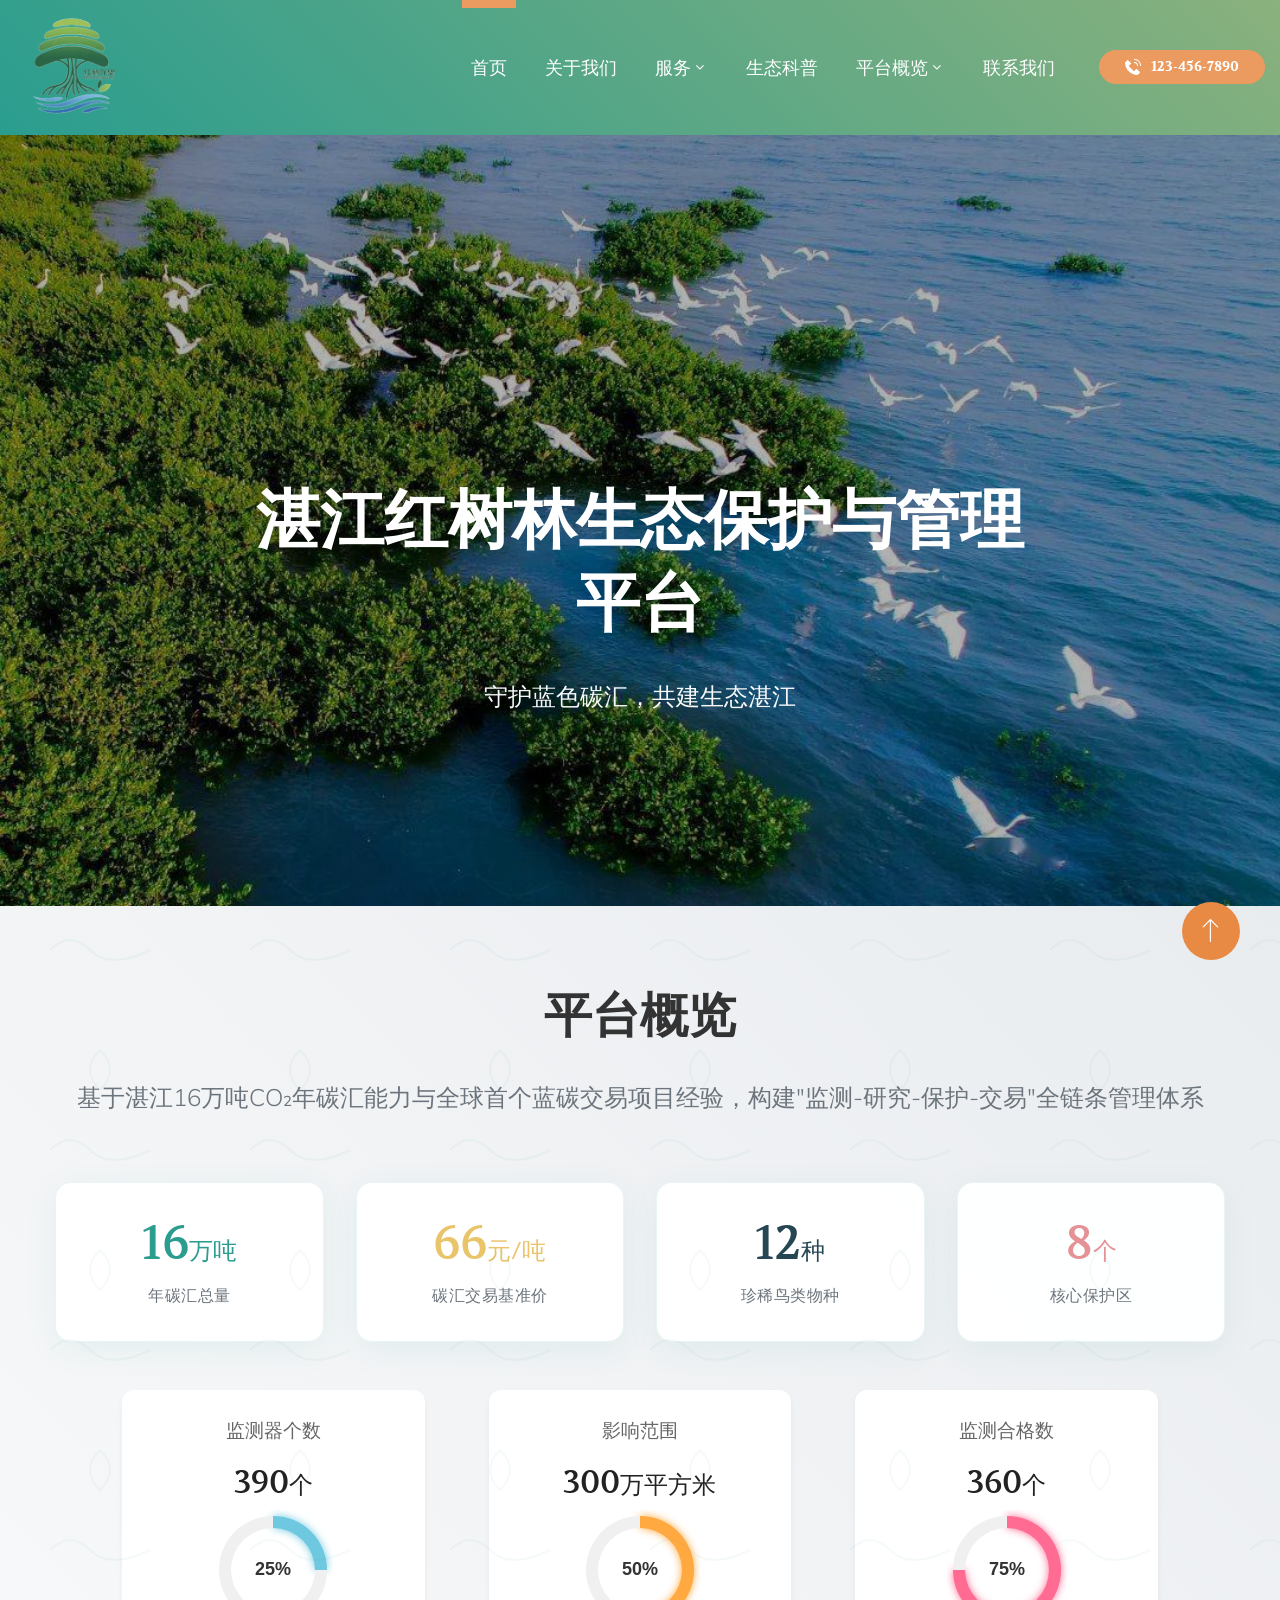
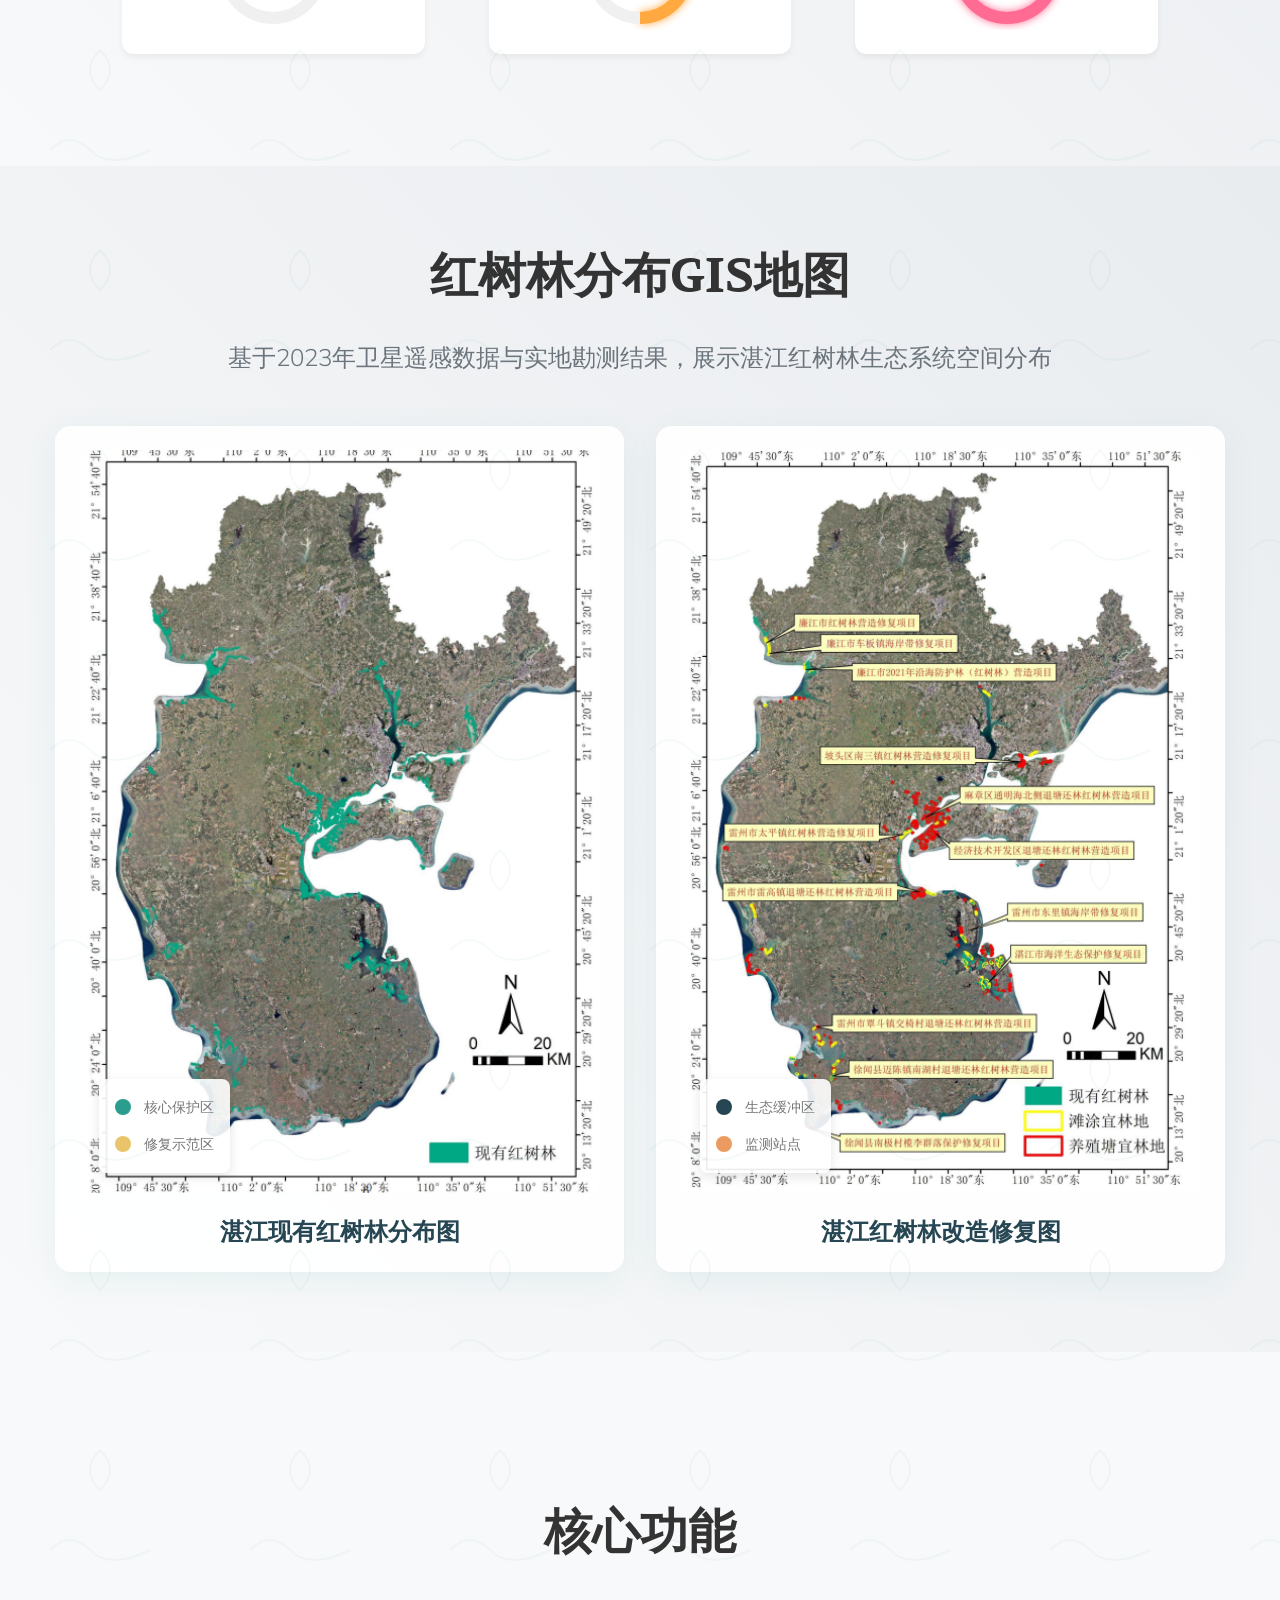
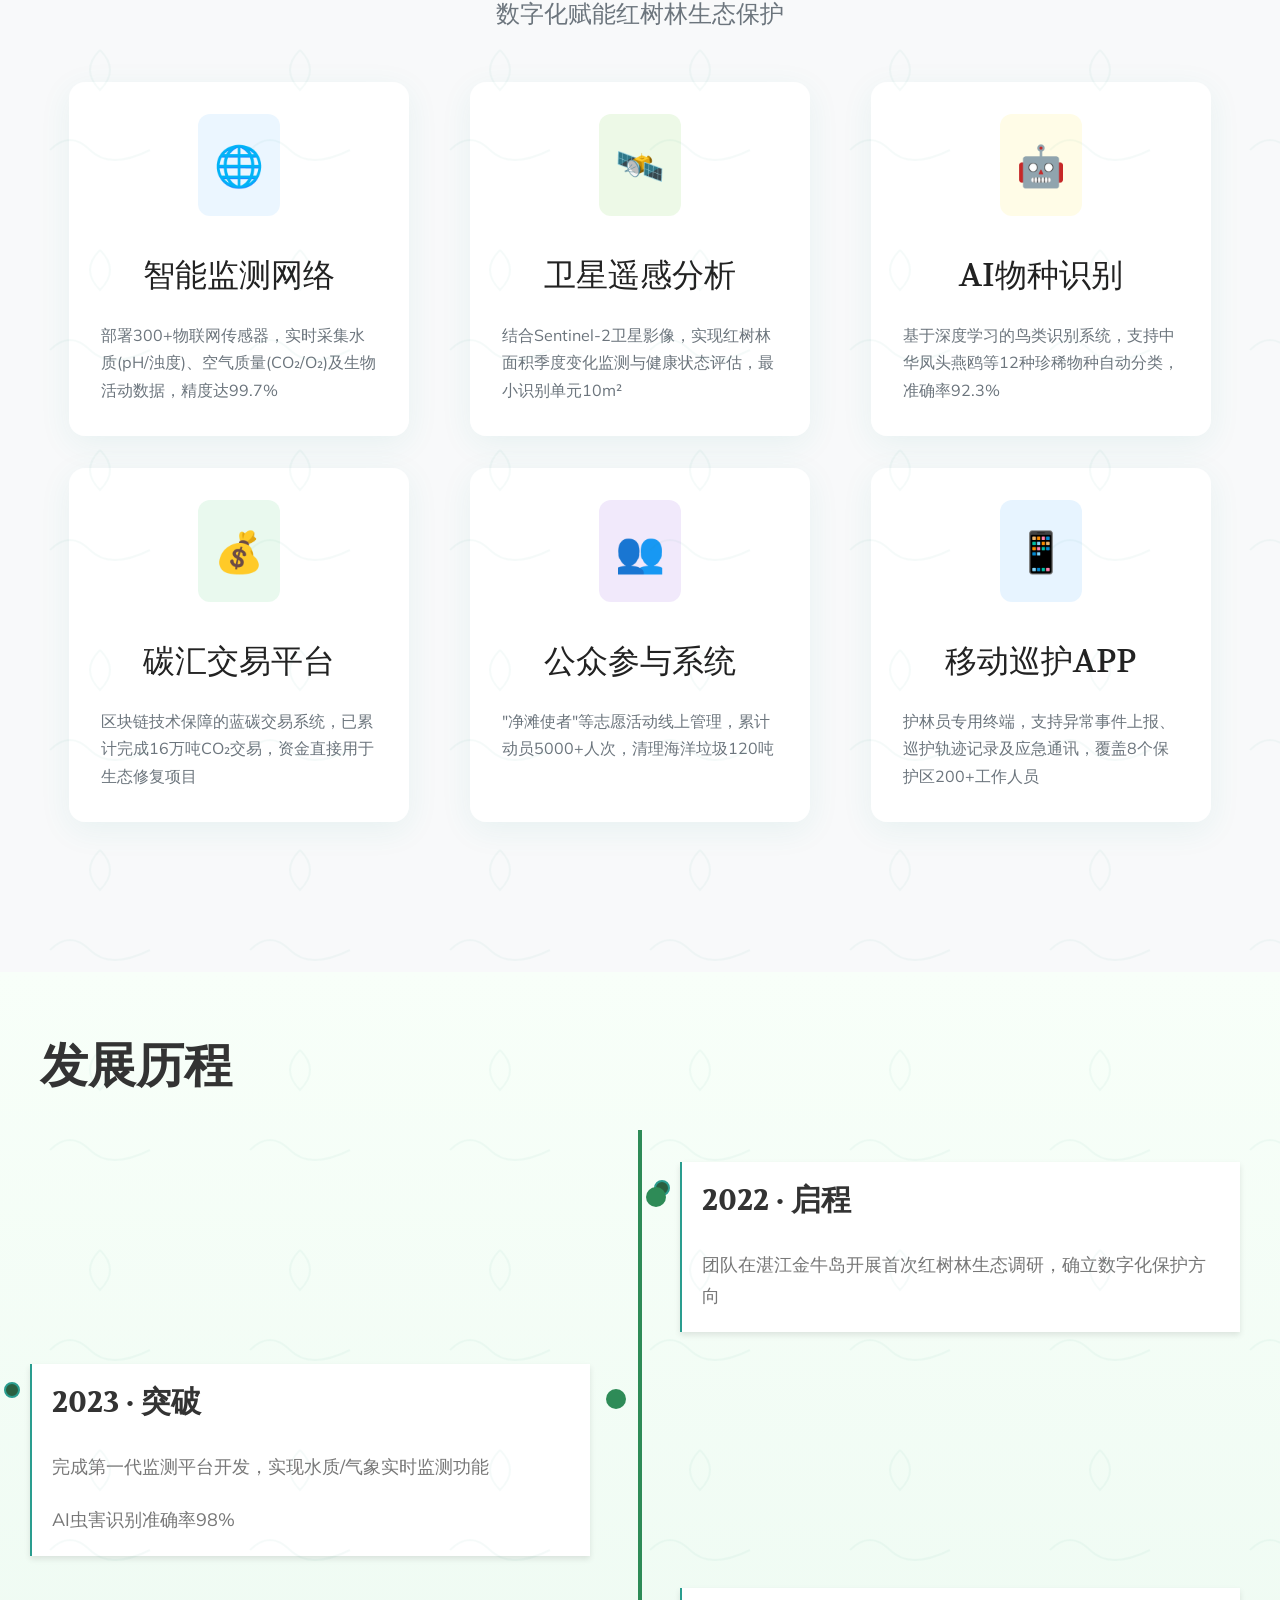
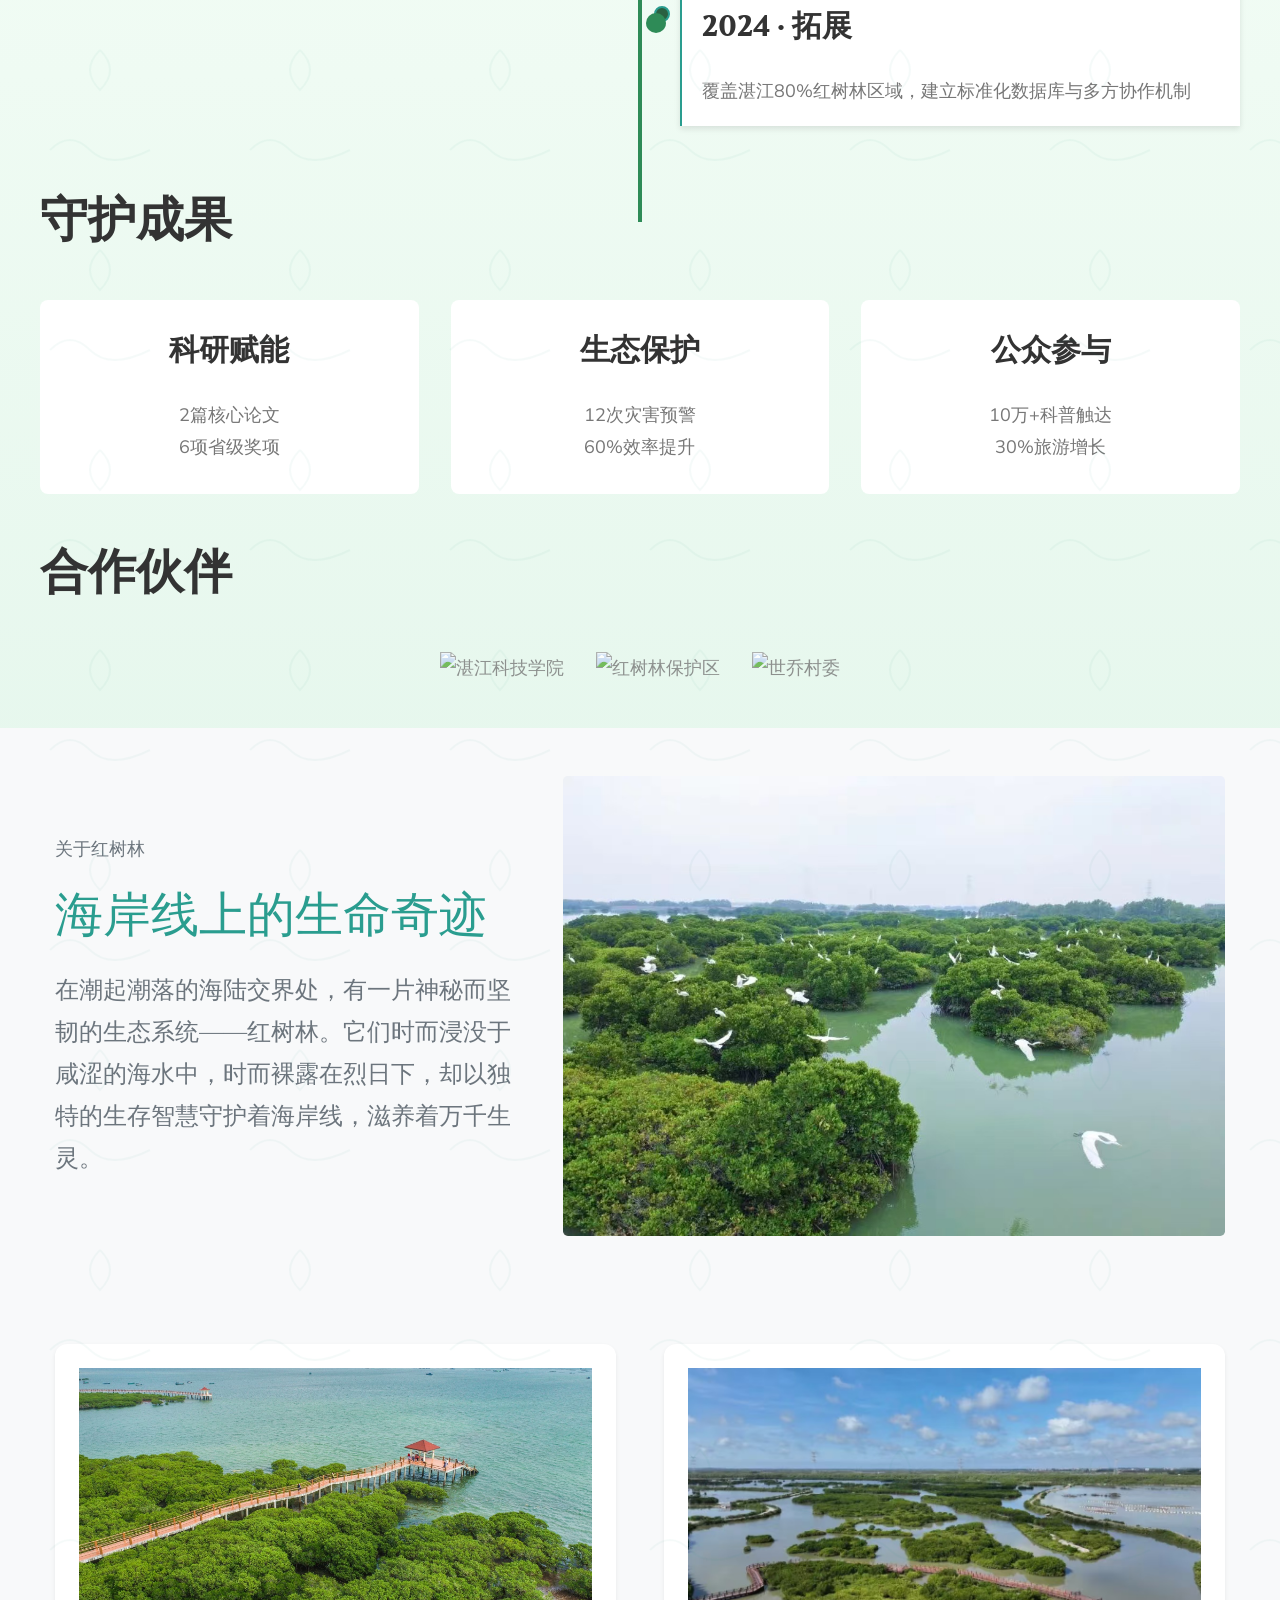
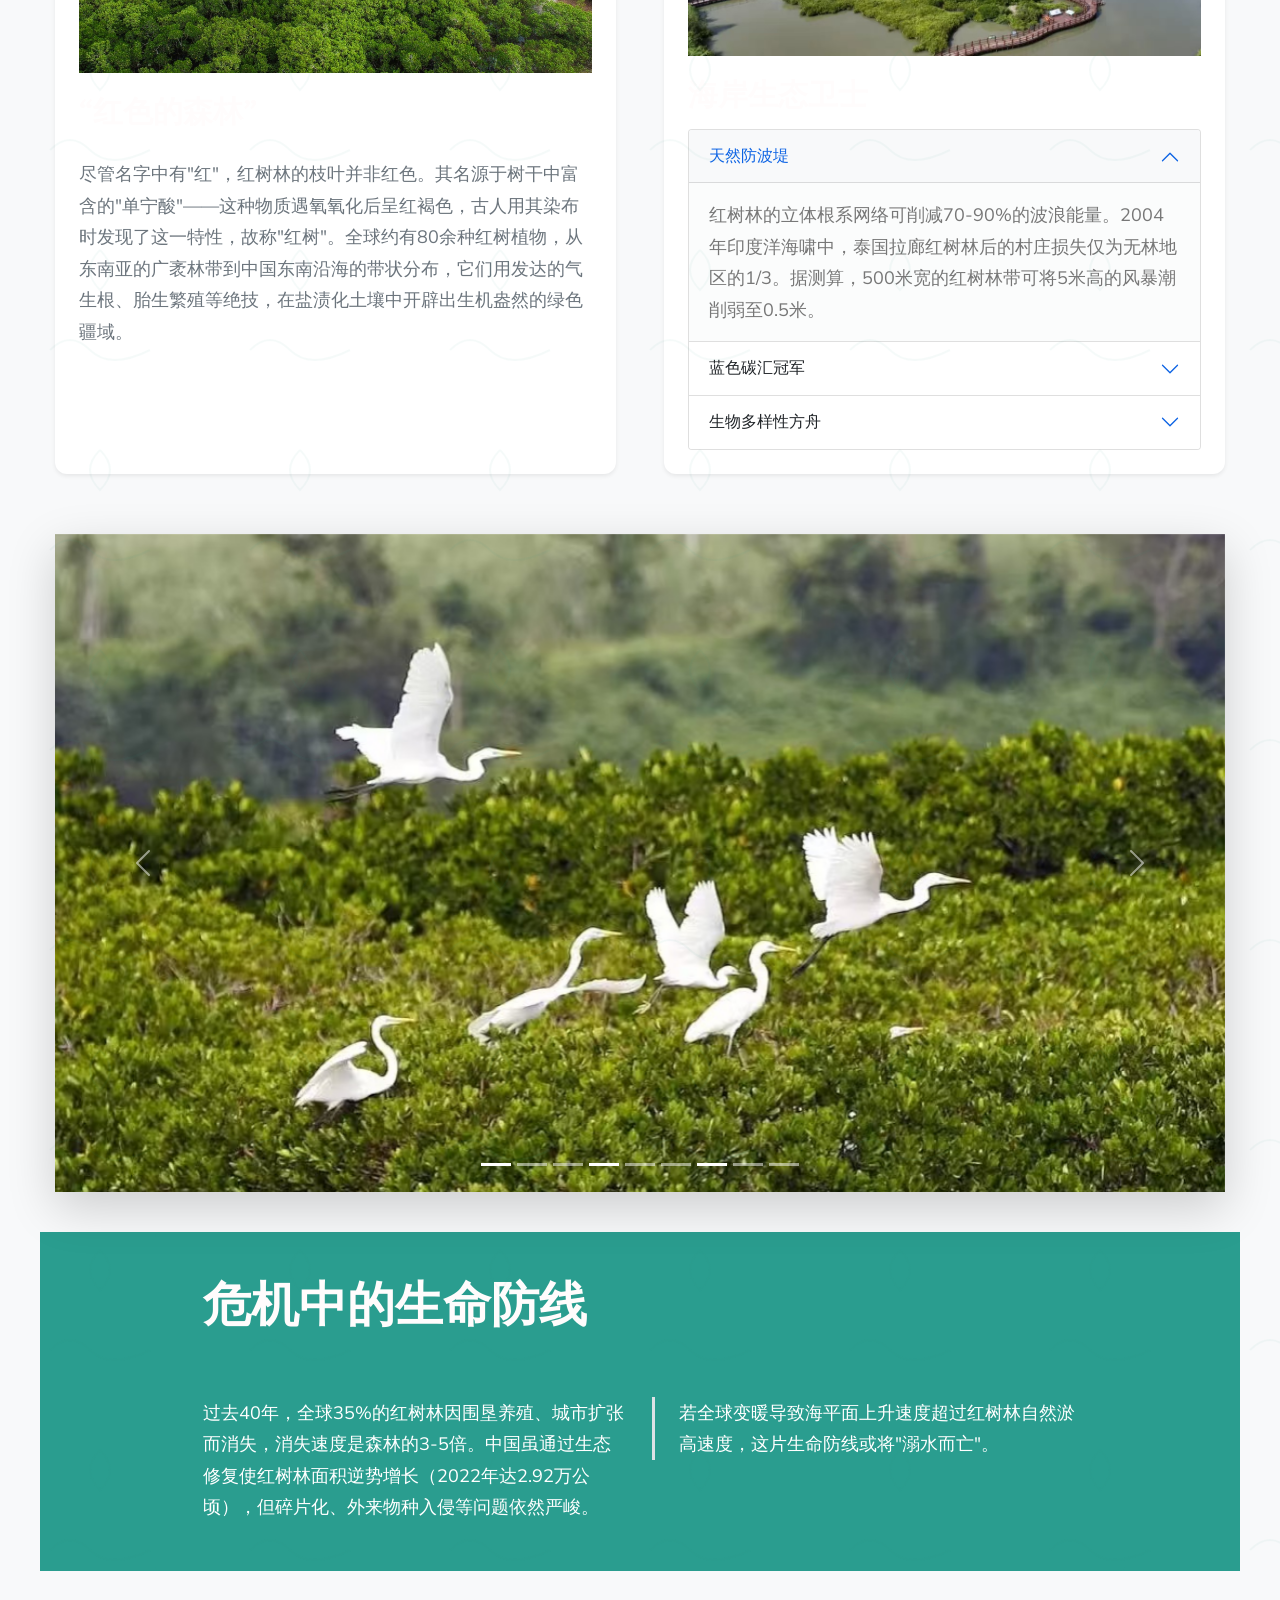
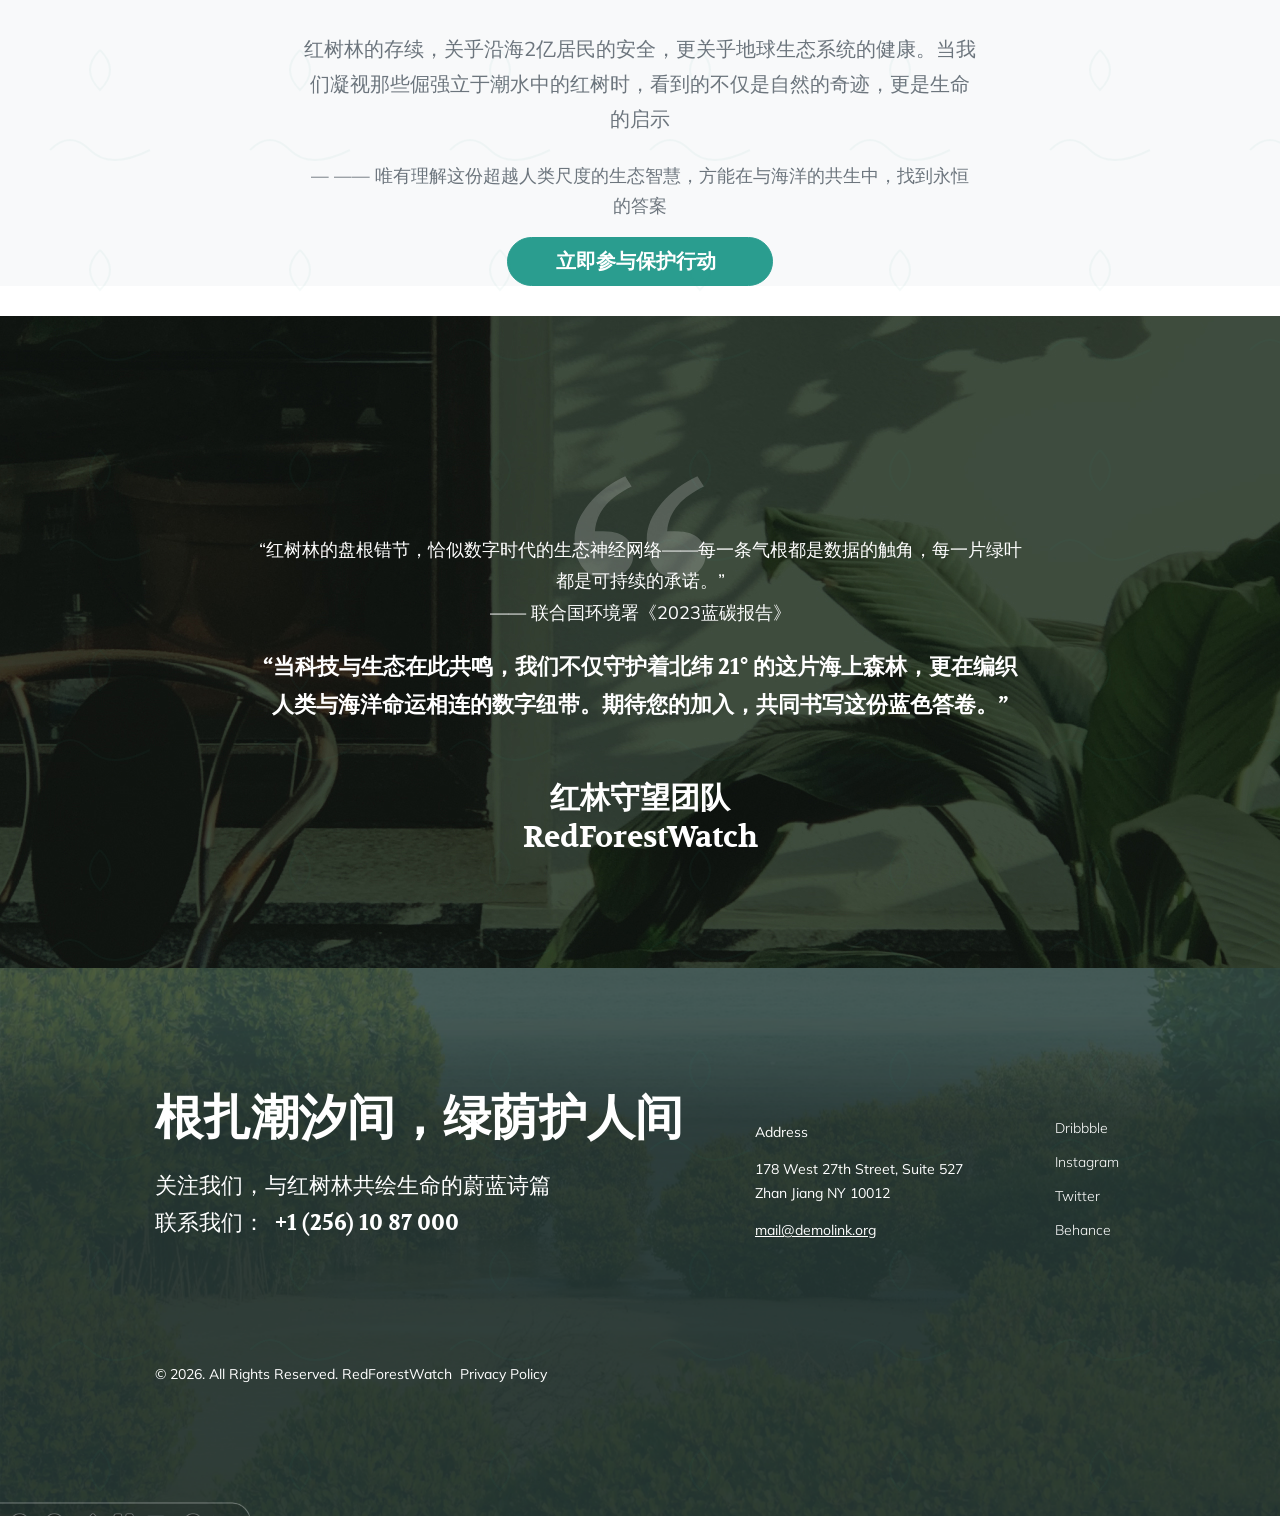
==== commit 4f74f329: "deploy: 2025-04-09 01:49:58" ====
--- a/index.html
+++ b/index.html
@@ -5,14 +5,17 @@
     <title>Home</title>
     <meta name="format-detection" content="telephone=no">
     <meta name="viewport" content="width=device-width, height=device-height, initial-scale=1.0, maximum-scale=1.0, user-scalable=0">
+    <!-- <meta name="viewport" content="width=device-width, initial-scale=1.0"> -->
     <meta http-equiv="X-UA-Compatible" content="IE=edge">
     <meta charset="utf-8">
-    <link rel="icon" href="images/favicon.ico" type="image/x-icon">
+    <link rel="icon" href="images/logo(1).png" type="image/x-icon">
     <!-- Stylesheets-->
     <link rel="stylesheet" type="text/css" href="https://fonts.googleapis.com/css2?family=Mulish:ital,wght@0,200;0,300;0,400;0,500;0,600;0,700;1,300;1,400&amp;family=Volkhov:wght@400;700&amp;display=swap">
     <link rel="stylesheet" href="css/bootstrap.css">
     <link rel="stylesheet" href="css/fonts.css">
     <link rel="stylesheet" href="css/style.css">
+    <!-- <link rel="stylesheet" href="css/bootstrap.min.css"> -->
+
   </head>
   <body>
     <div id="page-loader">
@@ -33,7 +36,7 @@
                 <button class="rd-navbar-toggle" data-rd-navbar-toggle=".rd-navbar-nav-wrap"><span></span></button>
                 <!-- RD Navbar Brand-->
                 <div class="rd-navbar-brand">
-                  <!-- Brand--><a class="brand" href="index.html"><img class="brand-logo-dark" src="images/logo-default-119x43.svg" alt="" width="119" height="43"/><img class="brand-logo-light" src="images/logo-inverse-119x43.svg" alt="" width="119" height="43"/></a>
+                  <!-- Brand--><a class="brand" href="index.html"><img class="brand-logo-dark" src="images/logo(1).png" alt="" width="119" height="43"/><img class="brand-logo-light" src="images/logo(1).png" alt="" width="119" height="43"/></a>
                 </div>
               </div>
               <!-- RD Navbar Nav-->
@@ -190,9 +193,9 @@
  <section id="overview">
         <div class="container">
           <div class="section-header text-center mb-5">
-            <h2 class="text-eco-primary mb-3">平台概览</h2>
+            <h2 >平台概览</h2>
             <p class="lead text-muted">基于湛江16万吨CO₂年碳汇能力与全球首个蓝碳交易项目经验，构建"监测-研究-保护-交易"全链条管理体系</p>
-        </div>
+          </div>
             <!-- <div class="section-title">
                 <h2>平台概览</h2>
                 <p>基于湛江16万吨CO₂年碳汇能力与全球首个蓝碳交易项目经验，构建"监测-研究-保护-交易"全链条管理体系</p>
@@ -216,13 +219,227 @@
                     <div class="stat-label">核心保护区</div>
                 </div>
             </div>
+            <div class="dashboard">
+              <div class="card">
+                  <div class="title">监测器个数</div>
+                  <div class="value">390<span style="font-size: 1.5rem;">个</span></div>
+                  <div class="chart" id="chart1"></div>
+              </div>
+              <div class="card">
+                  <div class="title">影响范围</div>
+                  <div class="value">300<span style="font-size: 1.5rem;">万平方米</span></div>
+                  <div class="chart" id="chart2"></div>
+              </div>
+              <div class="card">
+                  <div class="title">监测合格数</div>
+                  <div class="value">360<span style="font-size: 1.5rem;">个</span></div>
+                  <div class="chart" id="chart3"></div>
+              </div>
+          </div>
+        </div>
+        
+ </section>
+ <style>
+  * {
+      margin: 0;
+      padding: 0;
+      box-sizing: border-box;
+  }
+/* 
+  body {
+      background: #F8F9FA;
+      font-family: 'Helvetica Neue', Arial, sans-serif;
+      min-height: 100vh;
+      display: flex;
+      justify-content: center;
+      align-items: center;
+  } */
+
+  .dashboard {
+      display: grid;
+      /* grid-template-columns: repeat(auto-fit, minmax(240px, 1fr)); */
+      gap: 4rem;
+      grid-template-columns: repeat(auto-fit, minmax(240px, 1fr));
+      /* gap: 24px; */
+      padding: 32px;
+      max-width: 1100px;
+      /* 居中 */
+      margin: 0 auto;
+      /* width: 90%; */
+  }
+
+  .card {
+      background: white;
+      border-radius: 12px;
+      padding: 24px;
+      box-shadow: 0 4px 6px rgba(0,0,0,0.05);
+      transition: transform 0.2s;
+      display: flex;
+      flex-direction: column;
+      align-items: center;
+  }
+
+  .card:hover {
+      transform: translateY(-4px);
+  }
+
+  .title {
+      color: #666;
+        font-size: 1.2rem;
+        text-transform: uppercase;
+  }
+
+  .value {
+      color: #222;
+      font-family: 'Volkhov', serif;
+      font-size: 2rem;
+      /* color: var(--secondary); */
+      margin: 16px 0 0 0;
+      line-height: 1.2;
+      margin-bottom: 0.5rem;
+  }
+
+  .chart {
+      width: 120px;
+      height: 120px;
+  }
+</style>
+<style>
+/* 新增样式 */
+.card {
+position: relative;
+overflow: hidden;
+transition: box-shadow 0.3s;
+}
+
+/* 光效装饰 */
+.card::after {
+/* content: ''; */
+position: absolute;
+top: -50%;
+left: -50%;
+width: 200%;
+height: 200%;
+background: linear-gradient(45deg, 
+rgba(255,255,255,0.1) 25%,
+transparent 50%,
+rgba(255,255,255,0.1) 75%
+);
+transform: rotate(30deg);
+opacity: 0.3;
+}
+
+/* 悬浮动画 */
+.card:hover {
+box-shadow: 0 8px 20px rgba(0,0,0,0.08);
+transform: translateY(-3px);
+}
+</style>
+
+<script src="js/echarts.min.js"></script>
+<script>
+    // 图表配置（保持原图配色和比例）
+    const createChartOption = (percent, color) => ({
+        series: [{
+            type: 'pie',
+            radius: ['70%', '90%'],  // 精确对应原图圆环比例
+            silent: true,
+            label: {
+                show: true,
+                position: 'center',
+                fontSize: 18,
+                color: '#333',        // 原图黑色百分比文字
+                formatter: `${percent}%`,
+                fontWeight: 'bold'
+            },
+            itemStyle: {
+                borderWidth: 0
+            },
+            data: [
+                { 
+                    value: percent,
+                    itemStyle: { 
+                        color,       // 原图三色：#6EC9E0/#FFA940/#FF6B93
+                        shadowBlur: 8,
+                        shadowColor: color
+                    }
+                },
+                { 
+                    value: 100 - percent,
+                    itemStyle: { 
+                        color: '#F0F0F0'  // 原图浅灰背景环
+                    }
+                }
+            ]
+        }]
+    });
+
+    // 动态加载控制器
+    class ChartLoader {
+        constructor() {
+            this.charts = [
+                { dom: 'chart1', percent: 25, color: '#6EC9E0' },
+                { dom: 'chart2', percent: 50, color: '#FFA940' },
+                { dom: 'chart3', percent: 75, color: '#FF6B93' }
+            ];
+            this.observer = new IntersectionObserver(this.handleIntersect, {
+                rootMargin: '0px', 
+                threshold: 0.3  // 元素可见30%时触发
+            });
+        }
+
+        // 交叉观察回调
+        handleIntersect = (entries) => {
+            entries.forEach(entry => {
+                if (entry.isIntersecting) {
+                    const config = this.charts.find(c => c.dom === entry.target.id);
+                    this.initChart(config);
+                    this.observer.unobserve(entry.target);
+                }
+            });
+        }
+
+        // 单个图表初始化
+        initChart = (config) => {
+            const chart = echarts.init(document.getElementById(config.dom));
+            chart.setOption(createChartOption(config.percent, config.color));
             
+            // 响应式处理（防抖优化）
+            const resizeHandler = debounce(() => chart.resize(), 200);
+            window.addEventListener('resize', resizeHandler);
+        }
+
+        // 启动观察
+        init() {
+            this.charts.forEach(c => {
+                const el = document.getElementById(c.dom);
+                el && this.observer.observe(el);
+            });
+        }
+    }
+
+    // 防抖函数（性能优化）
+    function debounce(fn, delay) {
+        let timer;
+        return function(...args) {
+            clearTimeout(timer);
+            timer = setTimeout(() => fn.apply(this, args), delay);
+        };
+    }
+
+    // 页面初始化
+    if (typeof echarts !== 'undefined') {
+        window.addEventListener('load', () => new ChartLoader().init());
+    } else {
+        console.error('ECharts未加载');
+    }
+</script>
             <!-- 在<section class="section section-lg bg-transparent">之前插入 -->
 <section id="gis-maps">
   <div class="container">
-      <div class="section-title">
+    <div class="section-header text-center mb-5">
           <h2>红树林分布GIS地图</h2>
-          <p>基于2023年卫星遥感数据与实地勘测结果，展示湛江红树林生态系统空间分布</p>
+          <p class="lead text-muted">基于2023年卫星遥感数据与实地勘测结果，展示湛江红树林生态系统空间分布</p>
       </div>
 
       <div class="gis-map-grid">
@@ -267,32 +484,32 @@
       <div class="features">
           <div class="feature-card">
               <div class="feature-icon">🌐</div>
-              <h3>智能监测网络</h3>
+              <div class="value">智能监测网络</div>
               <p>部署300+物联网传感器，实时采集水质(pH/浊度)、空气质量(CO₂/O₂)及生物活动数据，精度达99.7%</p>
           </div>
           <div class="feature-card">
               <div class="feature-icon">🛰️</div>
-              <h3>卫星遥感分析</h3>
+              <div class="value">卫星遥感分析</div>
               <p>结合Sentinel-2卫星影像，实现红树林面积季度变化监测与健康状态评估，最小识别单元10m²</p>
           </div>
           <div class="feature-card">
               <div class="feature-icon">🤖</div>
-              <h3>AI物种识别</h3>
+              <div class="value">AI物种识别</div>
               <p>基于深度学习的鸟类识别系统，支持中华凤头燕鸥等12种珍稀物种自动分类，准确率92.3%</p>
           </div>
           <div class="feature-card">
               <div class="feature-icon">💰</div>
-              <h3>碳汇交易平台</h3>
+              <div class="value">碳汇交易平台</div>
               <p>区块链技术保障的蓝碳交易系统，已累计完成16万吨CO₂交易，资金直接用于生态修复项目</p>
           </div>
           <div class="feature-card">
               <div class="feature-icon">👥</div>
-              <h3>公众参与系统</h3>
+              <div class="value">公众参与系统</div>
               <p>"净滩使者"等志愿活动线上管理，累计动员5000+人次，清理海洋垃圾120吨</p>
           </div>
           <div class="feature-card">
               <div class="feature-icon">📱</div>
-              <h3>移动巡护APP</h3>
+              <div class="value">移动巡护APP</div>
               <p>护林员专用终端，支持异常事件上报、巡护轨迹记录及应急通讯，覆盖8个保护区200+工作人员</p>
           </div>
       </div>
@@ -300,89 +517,451 @@
 </section>
 
 
-      <!-- About us-->
-      <section class="section section-lg bg-secondary">
+       <!-- About us-->
+       <style>
+        /* 核心样式 */
+        .about-section {
+            padding: 4rem 1.5rem;
+            background: linear-gradient(to bottom, #f8fff9 0%, #e6f7ed 100%);
+        }
+        
+        .timeline-wrapper {
+            max-width: 1200px;
+            margin: 0 auto;
+            position: relative;
+        }
+        
+        /* 时间轴设计 */
+        .timeline {
+            position: relative;
+            padding: 2rem 0;
+        }
+        
+        .timeline::before {
+            content: '';
+            position: absolute;
+            left: 50%;
+            width: 4px;
+            height: 100%;
+            background: #2E8B57;
+            transform: translateX(-50%);
+        }
+        
+        .timeline-item {
+            width: calc(50% - 40px);
+            padding: 20px;
+            position: relative;
+            background: white;
+            box-shadow: 0 3px 6px rgba(0,0,0,0.1);
+            margin: 2rem 0;
+            opacity: 0;
+            transition: all 0.5s ease;
+        }
+        
+        .timeline-item:nth-child(odd) {
+            left: calc(50% + 40px);
+        }
+        
+        .timeline-item:nth-child(even) {
+            left: -10px;
+        }
+        
+        .timeline-item::after {
+            content: '';
+            position: absolute;
+            width: 20px;
+            height: 20px;
+            background: #2E8B57;
+            border-radius: 50%;
+            top: 25px;
+        }
+        
+        .timeline-item:nth-child(odd)::after {
+            left: -36px;
+        }
+        
+        .timeline-item:nth-child(even)::after {
+            right: -36px;
+        }
+        
+        /* 响应式调整 */
+        @media (max-width: 768px) {
+            .timeline::before { left: 20px }
+            .timeline-item { width: 100%; left: 0 !important }
+            .timeline-item::after { left: -8px !important }
+        }
+        
+        /* 成果卡片 */
+        .achievement-grid {
+            display: grid;
+            grid-template-columns: repeat(auto-fit, minmax(280px, 1fr));
+            gap: 2rem;
+            margin: 3rem 0;
+        }
+        
+        .achievement-card {
+            background: white;
+            padding: 2rem;
+            border-radius: 8px;
+            text-align: center;
+            transition: transform 0.3s ease;
+        }
+        
+        .achievement-card:hover {
+            transform: translateY(-5px);
+        }
+        
+        /* 合作伙伴 */
+        .partners {
+            display: flex;
+            flex-wrap: wrap;
+            justify-content: center;
+            gap: 2rem;
+            margin-top: 3rem;
+        }
+        
+        .partner-logo {
+            height: 60px;
+            opacity: 0.8;
+            transition: opacity 0.3s ease;
+        }
+        
+        .partner-logo:hover {
+            opacity: 1;
+        }
+        </style>
+        
+        <section class="about-section">
+            <div class="timeline-wrapper">
+                <h2 class="section-title">发展历程</h2>
+                
+                <div class="timeline">
+                    <!-- 2022 -->
+                    <div class="timeline-item">
+                        <h3>2022 · 启程</h3>
+                        <p>团队在湛江金牛岛开展首次红树林生态调研，确立数字化保护方向</p>
+                    </div>
+        
+                    <!-- 2023 -->
+                    <div class="timeline-item">
+                        <h3>2023 · 突破</h3>
+                        <p>完成第一代监测平台开发，实现水质/气象实时监测功能</p>
+                        <div class="achievement-badge">AI虫害识别准确率98%</div>
+                    </div>
+        
+                    <!-- 2024 -->
+                    <div class="timeline-item">
+                        <h3>2024 · 拓展</h3>
+                        <p>覆盖湛江80%红树林区域，建立标准化数据库与多方协作机制</p>
+                    </div>
+                </div>
+        
+                <!-- 核心成果 -->
+                <h2 class="section-title">守护成果</h2>
+                <div class="achievement-grid">
+                    <div class="achievement-card">
+                        <h3>科研赋能</h3>
+                        <p class="highlight">2篇核心论文<br>6项省级奖项</p>
+                    </div>
+                    <div class="achievement-card">
+                        <h3>生态保护</h3>
+                        <p class="highlight">12次灾害预警<br>60%效率提升</p>
+                    </div>
+                    <div class="achievement-card">
+                        <h3>公众参与</h3>
+                        <p class="highlight">10万+科普触达<br>30%旅游增长</p>
+                    </div>
+                </div>
+        
+                <!-- 合作伙伴 -->
+                <h2 class="section-title">合作伙伴</h2>
+                <div class="partners">
+                    <img src="logo-university.png" class="partner-logo" alt="湛江科技学院">
+                    <img src="logo-reserve.png" class="partner-logo" alt="红树林保护区">
+                    <img src="logo-village.png" class="partner-logo" alt="世乔村委">
+                </div>
+            </div>
+        </section>
+        
+        <script>
+        // 时间轴滚动动画
+        document.addEventListener('DOMContentLoaded', function() {
+            const items = document.querySelectorAll('.timeline-item');
+            
+            const animateItems = () => {
+                items.forEach(item => {
+                    const itemTop = item.getBoundingClientRect().top;
+                    if (itemTop < window.innerHeight * 0.8) {
+                        item.style.opacity = '1';
+                        item.style.transform = 'translateX(0)';
+                    }
+                });
+            }
+        
+            window.addEventListener('scroll', animateItems);
+            animateItems(); // 初始化执行
+        });
+        </script>
+
+
+      <!-- Our projects-->
+      <section class="section bg-light py-6">
         <div class="container">
-          <div class="row row-fix justify-content-lg-center">
-            <div class="col-lg-10">
-              <h6>About us</h6>
-              <div class="row row-20">
-                <div class="col-md-6">
-                  <h2 class="box-440">Delivering impressive exteriors</h2>
+          
+          <!-- 主标题区 -->
+          <div class="row g-5 align-items-center mb-7">
+            <div class="col-lg-5">
+              <p class="text-uppercase text-muted mb-3">关于红树林</p>
+              <h1 class="display-5 text-primary mb-4">海岸线上的生命奇迹</h1>
+              <div class="lead text-muted line-height-lg">
+                <p>在潮起潮落的海陆交界处，有一片神秘而坚韧的生态系统——红树林。它们时而浸没于咸涩的海水中，时而裸露在烈日下，却以独特的生存智慧守护着海岸线，滋养着万千生灵。</p>
+              </div>
+            </div>
+            <div class="col-lg-7">
+              <img src="images/011.jpg" alt="红树林航拍全景" class="img-fluid rounded-3 shadow" loading="lazy">
+            </div>
+          </div>
+      
+          <!-- 核心内容模块 -->
+          <!-- 修复后的核心内容模块 -->
+<div class="row g-5 mb-7">
+  <div class="col-md-6">
+    <div class="card h-100 border-0 bg-white shadow-sm p-4">
+      <img src="images/005.jpg" alt="红树林根系结构" class="card-img-top rounded-2 mb-4">
+      <div class="card-body p-0">
+        <h3 class="h3 mb-3">“红色的森林”</h3>
+        <p class="text-secondary">尽管名字中有"红"，红树林的枝叶并非红色。其名源于树干中富含的"单宁酸"——这种物质遇氧氧化后呈红褐色，古人用其染布时发现了这一特性，故称"红树"。全球约有80余种红树植物，从东南亚的广袤林带到中国东南沿海的带状分布，它们用发达的气生根、胎生繁殖等绝技，在盐渍化土壤中开辟出生机盎然的绿色疆域。</p>
+      </div>
+    </div>
+  </div>
+
+  <div class="col-md-6">
+    <div class="card h-100 border-0 bg-white shadow-sm p-4">
+      <img src="images/013.jpg" alt="红树林生态" class="card-img-top rounded-2 mb-4">
+      <div class="card-body p-0">
+        <h3 class="h3 mb-3">海岸生态卫士</h3>
+        <div class="accordion" id="ecoAccordion">
+          <!-- 第一项 -->
+          <div class="accordion-item">
+            <h3 class="accordion-header">
+              <button 
+                class="accordion-button collapsed" 
+                type="button"
+                data-bs-toggle="collapse"
+                data-bs-target="#waveBreaker"
+                aria-expanded="false"
+                aria-controls="waveBreaker">
+                天然防波堤
+              </button>
+            </h3>
+            <div 
+              id="waveBreaker" 
+              class="accordion-collapse collapse"
+              data-bs-parent="#ecoAccordion">
+              <div class="accordion-body">
+                红树林的立体根系网络可削减70-90%的波浪能量。2004年印度洋海啸中，泰国拉廊红树林后的村庄损失仅为无林地区的1/3。据测算，500米宽的红树林带可将5米高的风暴潮削弱至0.5米。
+              </div>
+            </div>
+          </div>
+
+          <!-- 第二项 -->
+          <div class="accordion-item">
+            <h3 class="accordion-header">
+              <button 
+                class="accordion-button collapsed" 
+                type="button"
+                data-bs-toggle="collapse"
+                data-bs-target="#carbonSink"
+                aria-expanded="false"
+                aria-controls="carbonSink">
+                蓝色碳汇冠军
+              </button>
+            </h3>
+            <div 
+              id="carbonSink" 
+              class="accordion-collapse collapse"
+              data-bs-parent="#ecoAccordion">
+              <div class="accordion-body">
+                单位面积红树林的固碳能力是热带雨林的5-10倍。其沉积物中的有机碳可封存数千年，全球红树林每年吸收的二氧化碳相当于7500万辆汽车的排放量。
+              </div>
+            </div>
+          </div>
+
+          <!-- 第三项 -->
+          <div class="accordion-item">
+            <h3 class="accordion-header">
+              <button 
+                class="accordion-button collapsed" 
+                type="button"
+                data-bs-toggle="collapse"
+                data-bs-target="#biodiversity"
+                aria-expanded="false"
+                aria-controls="biodiversity">
+                生物多样性方舟
+              </button>
+            </h3>
+            <div 
+              id="biodiversity" 
+              class="accordion-collapse collapse"
+              data-bs-parent="#ecoAccordion">
+              <div class="accordion-body">
+                弹涂鱼用胸鳍“行走”，招潮蟹挥动不对称的螯足，黑脸琵鹭在枝头筑巢，红树蚬在泥滩中过滤海水……这里每公顷栖息着2000余种生物，堪称“海洋幼儿园”。深圳福田红树林更是全球候鸟迁飞路线上不可替代的中转站。
+              </div>
+            </div>
+          </div>
+        </div>
+      </div> <!-- 结束card-body -->
+    </div> <!-- 结束card -->
+  </div> <!-- 结束col-md-6 -->
+</div> <!-- 结束row -->
+      <!-- 动态图片展示模块 -->
+<div class="row mb-6">
+  <div class="col-12">
+    <div id="mangroveCarousel" class="carousel slide shadow-lg rounded-3" data-bs-ride="carousel">
+      
+      <!-- 轮播指示器 -->
+      <div class="carousel-indicators">
+        <button type="button" data-bs-target="#mangroveCarousel" data-bs-slide-to="0" class="active"></button>
+        <button type="button" data-bs-target="#mangroveCarousel" data-bs-slide-to="1"></button>
+        <button type="button" data-bs-target="#mangroveCarousel" data-bs-slide-to="2"></button>
+        <button type="button" data-bs-target="#mangroveCarousel" data-bs-slide-to="3" class="active"></button>
+        <button type="button" data-bs-target="#mangroveCarousel" data-bs-slide-to="4"></button>
+        <button type="button" data-bs-target="#mangroveCarousel" data-bs-slide-to="5"></button>
+        <button type="button" data-bs-target="#mangroveCarousel" data-bs-slide-to="6" class="active"></button>
+        <button type="button" data-bs-target="#mangroveCarousel" data-bs-slide-to="7"></button>
+        <button type="button" data-bs-target="#mangroveCarousel" data-bs-slide-to="8"></button>
+      </div>
+
+      <!-- 图片容器 -->
+      <div class="carousel-inner ratio ratio-16x9">
+        <div class="carousel-item active">
+          <img src="images/a1.jpg" class="d-block w-100" alt="红树林根系特写">
+          <!-- <div class="carousel-caption d-none d-md-block bg-dark bg-opacity-50 p-4 rounded">
+            <h5>生命之根</h5>
+            <p>发达的气生根系统是红树林适应潮间带环境的生存智慧</p>
+          </div> -->
+        </div>
+        <div class="carousel-item">
+          <img src="images/a2.jpg" class="d-block w-100" alt="红树林鸟类生态">
+          <!-- <div class="carousel-caption d-none d-md-block bg-dark bg-opacity-50 p-4 rounded">
+            <h5>候鸟天堂</h5>
+            <p>每年数万只迁徙水鸟在此停歇补给</p>
+          </div> -->
+        </div>
+        <div class="carousel-item">
+          <img src="images/a3.jpg" class="d-block w-100" alt="红树林幼苗">
+          <!-- <div class="carousel-caption d-none d-md-block bg-dark bg-opacity-50 p-4 rounded">
+            <h5>生命传承</h5>
+            <p>独特的胎生苗机制保障种群延续</p>
+          </div> -->
+        </div>
+        <div class="carousel-item">
+          <img src="images/a4.jpg" class="d-block w-100" alt="红树林幼苗">
+        </div>
+        <div class="carousel-item">
+          <img src="images/a5.jpg" class="d-block w-100" alt="红树林幼苗">
+        </div>        
+        <div class="carousel-item">
+          <img src="images/a6.jpg" class="d-block w-100" alt="红树林幼苗">
+        </div>   
+        <div class="carousel-item">
+          <img src="images/a7.jpg" class="d-block w-100" alt="红树林幼苗">
+        </div>   
+        <div class="carousel-item">
+          <img src="images/a8.jpg" class="d-block w-100" alt="红树林幼苗">
+        </div>   
+        <div class="carousel-item">
+          <img src="images/a9.jpg" class="d-block w-100" alt="红树林幼苗">
+        </div>   
+      </div>
+
+      <!-- 控制按钮 -->
+      <button class="carousel-control-prev" type="button" data-bs-target="#mangroveCarousel" data-bs-slide="prev">
+        <span class="carousel-control-prev-icon" aria-hidden="true"></span>
+        <span class="visually-hidden">Previous</span>
+      </button>
+      <button class="carousel-control-next" type="button" data-bs-target="#mangroveCarousel" data-bs-slide="next">
+        <span class="carousel-control-next-icon" aria-hidden="true"></span>
+        <span class="visually-hidden">Next</span>
+      </button>
+    </div>
+  </div>
+</div>
+
+<!-- 动态加载脚本 -->
+<script>
+// 图片预加载
+const images = [
+  'images/a1.jpg',
+  'images/a2.jpg',
+  'images/a3.jpg',
+  'images/a4.jpg',
+  'images/a5.jpg',
+  'images/a6.jpg',
+  'images/a7.jpg',
+  'images/a8.jpg',
+  'images/a9.jpg',
+  
+];
+
+images.forEach(src => {
+  new Image().src = src;
+});
+
+// 自动播放控制
+const carousel = new bootstrap.Carousel('#mangroveCarousel', {
+  interval: 5000,
+  wrap: true,
+  keyboard: true
+});
+
+// 悬停暂停
+document.getElementById('mangroveCarousel').addEventListener('mouseenter', () => {
+  carousel.pause();
+});
+document.getElementById('mangroveCarousel').addEventListener('mouseleave', () => {
+  carousel.cycle();
+});
+</script>
+          <!-- 数据警示模块 -->
+          <div class="row mb-7" style="background-color: #2A9D8F;">
+            <div class="col-lg-10 mx-auto">
+              <div class="bg-primary text-white rounded-3 p-5 shadow">
+                <h3 class="h2 mb-4">危机中的生命防线</h3>
+                <div class="row g-4">
+                  <div class="col-md-6">
+                    <p class="mb-0">过去40年，全球35%的红树林因围垦养殖、城市扩张而消失，消失速度是森林的3-5倍。中国虽通过生态修复使红树林面积逆势增长（2022年达2.92万公顷），但碎片化、外来物种入侵等问题依然严峻。</p>
+                  </div>
+                  <div class="col-md-6">
+                    <div class="border-start border-3 ps-4">
+                      <p class="mb-0">若全球变暖导致海平面上升速度超过红树林自然淤高速度，这片生命防线或将"溺水而亡"。</p>
+                    </div>
+                  </div>
                 </div>
-                <div class="col-md-6">
-                  <h4>Founded in 2005, we deliver the most creative exterior design solutions. We always aim to create cozy exteriors.</h4>
-                  <p>Pland is the full service exterior design firm. We believe that first impressions start at the curb. Our team and associates seamlessly blend outdoor living spaces to flow and function in conjunction with their interiors.</p>
-                  <p>Our systematic approach allows us to create beautiful properties while adhering to timelines and budgeting. We take on all kinds of projects regardless of their size.</p><a class="button button-dot" href="about.html">Read more</a>
-                </div>
-              </div>
-            </div>
-          </div>
+              </div>
+            </div>
+          </div>
+      
+          <!-- 宣言式结语 -->
+          <div class="row mb-7">
+            <div class="col-lg-8 mx-auto text-center">
+              <blockquote class="blockquote fs-5 text-muted px-lg-5">
+                <p class="mb-4">红树林的存续，关乎沿海2亿居民的安全，更关乎地球生态系统的健康。当我们凝视那些倔强立于潮水中的红树时，看到的不仅是自然的奇迹，更是生命的启示</p>
+                <footer class="blockquote-footer mt-3">—— 唯有理解这份超越人类尺度的生态智慧，方能在与海洋的共生中，找到永恒的答案</footer>
+              </blockquote>
+            </div>
+          </div>
+      
+          <!-- CTA按钮 -->
+          <div class="text-center" style="margin: 0 0 30px 0;">
+            <a href="portfolio.html" class="btn btn-primary btn-lg px-5 rounded-pill shadow">
+              立即参与保护行动
+              <i class="bi bi-arrow-right ms-2"></i>
+            </a>
+          </div>
+      
         </div>
       </section>
-
-      <!-- Our projects-->
-      <section class="section section-lg bg-transparent">
-        <div class="container">
-          <div class="row">
-            <div class="col-lg-5 offset-xl-1">
-              <h6>our projects</h6>
-              <h2 class="text-primary">Splendid exterior design for everyone</h2>
-            </div>
-          </div>
-          <div class="row row-30 align-items-center">
-            <div class="col-xl-5 offset-xl-1 col-md-6">
-              <div class="project-figure-custom"><img src="images/home-05-875x530.jpg" alt="" width="875" height="530"/>
-              </div>
-            </div>
-            <div class="col-xl-5 col-md-6">
-              <div class="project">
-                <h3 class="project-title">1049 Ridge Road</h3>
-                <p class="project-text">One of our recent projects includes traditional exterior design style combined with innovative approach to decorating solutions.</p>
-                <ul class="project-description-list">
-                  <li class="project-description-item"><span class="project-description-title">Area</span><span class="project-description-text">2.474 acres</span></li>
-                  <li class="project-description-item"><span class="project-description-title">Contractor</span><span class="project-description-text">ADR projects</span></li>
-                  <li class="project-description-item"><span class="project-description-title">Architect</span><span class="project-description-text">George Smith</span></li>
-                </ul>
-              </div>
-            </div>
-          </div>
-          <div class="row row-30 align-items-center flex-md-row-reverse">
-            <div class="col-xl-5 offset-xl-1 col-md-6"><img src="images/home-06-500x530.jpg" alt="" width="500" height="530"/>
-            </div>
-            <div class="col-xl-5 col-md-6">
-              <div class="project">
-                <h3 class="project-title">2198 Edgewood Lane</h3>
-                <p class="project-text">This is a project we did for a small residential house in San Francisco, CA. It included landscape design services as well as painting & decorating.</p>
-                <ul class="project-description-list">
-                  <li class="project-description-item"><span class="project-description-title">Area</span><span class="project-description-text">2.571 acres</span></li>
-                  <li class="project-description-item"><span class="project-description-title">Contractor</span><span class="project-description-text">Exaura</span></li>
-                  <li class="project-description-item"><span class="project-description-title">Architect</span><span class="project-description-text">Adam Peterson</span></li>
-                </ul>
-              </div>
-            </div>
-          </div>
-          <div class="row row-30 align-items-center">
-            <div class="col-xl-5 offset-xl-1 col-md-6"><img src="images/home-07-500x530.jpg" alt="" width="500" height="530"/>
-            </div>
-            <div class="col-xl-5 col-md-6">
-              <div class="project">
-                <h3 class="project-title">3795  Old House Drive</h3>
-                <p class="project-text">For this award-winning projects of Pland, our team decided to completely revamp the exterior to achieve old-fashioned style that fits the building.</p>
-                <ul class="project-description-list">
-                  <li class="project-description-item"><span class="project-description-title">Area</span><span class="project-description-text">2.123 acres</span></li>
-                  <li class="project-description-item"><span class="project-description-title">Contractor</span><span class="project-description-text">Constructor</span></li>
-                  <li class="project-description-item"><span class="project-description-title">Architect</span><span class="project-description-text">Emma Wilson</span></li>
-                </ul>
-              </div>
-            </div>
-          </div>
-          <div class="row justify-content-center">
-            <div class="col-auto"><a class="button button-dot" href="portfolio.html">More projects</a></div>
-          </div>
-        </div>
-      </section>
-
       <!-- Testimonials-->
       <section class="section parallax-container context-dark section-md" data-parallax-img="images/home-08-1920x800.jpg">
         <div class="parallax-content">
@@ -395,10 +974,11 @@
                     <path opacity="0.2" d="M59.2871 79.8594C59.2871 86.1094 56.748 91.5781 51.6699 96.2656C46.6895 100.953 40.7812 103.297 33.9453 103.297C23.2031 103.297 14.9512 99.7324 9.18945 92.6035C3.42773 85.4746 0.546875 75.6113 0.546875 63.0137C0.546875 51.2949 5.47852 39.4785 15.3418 27.5645C25.3027 15.6504 37.2656 6.61719 51.2305 0.464844L57.6758 10.8652C46.6406 16.2363 37.998 22.4863 31.748 29.6152C25.498 36.7441 21.8848 45.3867 20.9082 55.543H29.1113C35.166 55.543 40.0977 56.2266 43.9062 57.5938C47.7148 58.9609 50.791 60.8652 53.1348 63.3066C55.3809 65.6504 56.9434 68.2383 57.8223 71.0703C58.7988 73.9023 59.2871 76.832 59.2871 79.8594ZM131.504 79.8594C131.504 86.1094 128.965 91.5781 123.887 96.2656C118.906 100.953 112.998 103.297 106.162 103.297C95.4199 103.297 87.168 99.7324 81.4062 92.6035C75.6445 85.4746 72.7637 75.6113 72.7637 63.0137C72.7637 51.2949 77.6953 39.4785 87.5586 27.5645C97.5195 15.6504 109.482 6.61719 123.447 0.464844L129.893 10.8652C118.857 16.2363 110.215 22.4863 103.965 29.6152C97.7148 36.7441 94.1016 45.3867 93.125 55.543H101.328C107.383 55.543 112.314 56.2266 116.123 57.5938C119.932 58.9609 123.008 60.8652 125.352 63.3066C127.598 65.6504 129.16 68.2383 130.039 71.0703C131.016 73.9023 131.504 76.832 131.504 79.8594Z"></path>
                   </svg>
                   <div class="quote-centered__text">
-                    <p class="q">The team of Pland is highly professional, friendly, hard-working, and neat. Their designers and architects listened and did everything we asked and took care of all the details down to the smallest item.</p>
+                    <p>“红树林的盘根错节，恰似数字时代的生态神经网络——每一条气根都是数据的触角，每一片绿叶都是可持续的承诺。”<br>—— 联合国环境署《2023蓝碳报告》</p>
+                    <p class="q">当科技与生态在此共鸣，我们不仅守护着北纬 21° 的这片海上森林，更在编织人类与海洋命运相连的数字纽带。期待您的加入，共同书写这份蓝色答卷。</p>
                   </div>
-                  <h3 class="quote-centered__cite">Edward Smith</h3>
-                  <h6>Client</h6>
+                  <h3 class="quote-centered__cite">红林守望团队<br>RedForestWatch</h3>
+                  <!-- <h6>Client</h6> -->
                 </div>
               </div>
             </div>
@@ -411,13 +991,13 @@
         <div class="container">
           <div class="row row-50 align-items-end">
             <div class="col-lg-6 offset-xl-1">
-              <h2>Let’s build something amazing together</h2>
-              <h4 class="fw-normal">Make the garden of your dream with us!</h4>
-              <h4 class="fw-normal">Call us today:&nbsp;&nbsp;<a class="fw-bold" href="tel:#">+1 (256) 10 87 000</a></h4>
+              <h2>根扎潮汐间，绿荫护人间</h2>
+              <h4 class="fw-normal">关注我们，与红树林共绘生命的蔚蓝诗篇</h4>
+              <h4 class="fw-normal">联系我们：&nbsp;&nbsp;<a class="fw-bold" href="tel:#">+1 (256) 10 87 000</a></h4>
             </div>
             <div class="col-lg-3 col-sm-6">
               <div class="small">Address</div>
-              <div class="small"><a href="#">178 West 27th Street, Suite 527 <br> New York NY 10012</a></div>
+              <div class="small"><a href="#">178 West 27th Street, Suite 527 <br> Zhan Jiang NY 10012</a></div>
               <div class="small"><a href="mailto:#">mail@demolink.org</a></div>
             </div>
             <div class="col-xl-2 col-lg-3 col-sm-6">
@@ -431,7 +1011,7 @@
           </div>
           <div class="row">
             <div class="col-auto offset-xl-1">
-              <p class="rights small"><span>&copy;&nbsp;</span><span class="copyright-year"></span><span>.&nbsp;</span><span>All Rights Reserved.</span><span>&nbsp;</span><a target="_blank" href="https://www.mobanwang.com/" title="网站模板">网站模板</a>&nbsp;&nbsp;<a href="privacy-policy.html">Privacy Policy</a></p>
+              <p class="rights small"><span>&copy;&nbsp;</span><span class="copyright-year"></span><span>.&nbsp;</span><span>All Rights Reserved.</span><span>&nbsp;</span><a target="_blank" href="https://www.mobanwang.com/" title="网站模板">RedForestWatch</a>&nbsp;&nbsp;<a href="privacy-policy.html">Privacy Policy</a></p>
             </div>
           </div>
         </div>
@@ -441,6 +1021,20 @@
     <div class="snackbars" id="form-output-global"></div>
     <!-- Javascript-->
     <script src="js/core.min.js"></script>
+    <script src="js/bootstrap.bundle.min.js"></script>
     <script src="js/script.js"></script>
+    <script>
+      // 检查Bootstrap是否加载
+console.log(typeof bootstrap.Collapse) // 应返回 "function"
+
+// 检查手风琴元素状态
+const button = document.querySelector('.accordion-button')
+const collapse = new bootstrap.Collapse(
+  document.querySelector('#waveBreaker'), 
+  { toggle: false }
+)
+collapse.toggle() // 应看到展开动画
+    </script>
+    
   </body>
 </html>
--- a/css/style.css
+++ b/css/style.css
@@ -36,7 +36,14 @@
 p {
 	margin: 0;
 }
-
+/* 在style.css中添加 */
+.accordion-button:not([disabled]) {
+  pointer-events: auto !important;
+}
+
+.collapse:not(.show) {
+  display: none !important;
+}
 ul,
 ol {
 	list-style: none;
@@ -253,7 +260,7 @@
 * ==================================================
 */
 .page .text-primary {
-	color: #EB9B5F !important;
+	color: #2A9D8F !important;
 }
 
 .page .text-dark {
@@ -4556,7 +4563,8 @@
   display: grid;
   grid-template-columns: repeat(auto-fit, minmax(240px, 1fr));
   gap: 2rem;
-  margin: 4rem 0;
+  /* margin: 4rem 0; */
+	margin: 4rem 0 1rem 0;
 }
 
 #overview .stat-card {
@@ -4829,6 +4837,9 @@
 #overview .stat-card:nth-child(2) .stat-number { color: #e9c46a; }
 #overview .stat-card:nth-child(3) .stat-number { color: #264653; }
 #overview .stat-card:nth-child(4) .stat-number { color: #eb9b5f; }
+#overview .stat-card:nth-child(4) .stat-number { color: #68eb5f; }
+#overview .stat-card:nth-child(4) .stat-number { color: #1c849c; }
+#overview .stat-card:nth-child(4) .stat-number { color: #e59296; }
 .modal-dialog_custom button.close:hover {
 	color: #EB9B5F;
 }
@@ -5303,9 +5314,23 @@
 }
 
 .bg-secondary {
-	background-color: #2A6041 !important;
-}
-
+	/* background-color: #2A6041 !important; */
+	background: url('../images/002.png') center/cover;
+	/* background-color: #0A1630 !important; */
+	
+}
+.bg-secondary::before{
+	content: '';
+  position: absolute;
+  top: 0;
+  left: 0;
+  width: 100%;
+  height: 100%;
+  background: url('../images/mangrove-pattern.svg') repeat;
+  opacity: 0.15;
+  pointer-events: none;
+	
+}
 .bg-secondary:not([style*="background-"]) + .bg-secondary:not([style*="background-"]) {
 	padding-top: 0;
 }
@@ -5695,7 +5720,60 @@
 		padding-bottom: 90px;
 	}
 }
-
+/* 现代玻璃拟态效果 */
+.glass-card {
+  background: rgba(255,255,255,0.08);
+  backdrop-filter: blur(10px);
+  border-radius: 16px;
+  border: 1px solid rgba(42, 157, 143, 0.3);
+}
+
+/* 数据可视化卡片 */
+.data-card h3 {
+  font-size: 2.8rem;
+  font-weight: 700;
+  text-shadow: 0 2px 4px rgba(0,0,0,0.2);
+}
+
+/* 科技感时间线 */
+.eco-timeline {
+  position: relative;
+  padding-left: 24px;
+}
+.timeline-item {
+  position: relative;
+  padding: 12px 0;
+  border-left: 2px solid #2A9D8F;
+}
+.timeline-item::before {
+  content: "";
+  position: absolute;
+  left: -28px;
+  top: 18px;
+  width: 16px;
+  height: 16px;
+  background: #2A6041;
+  border: 2px solid #2A9D8F;
+  border-radius: 50%;
+}
+.timeline-year {
+  color: #2A9D8F;
+  font-weight: 700;
+}
+
+/* 技术网格 */
+.tech-card {
+  background: linear-gradient(145deg, #2A6041 0%, #1D4733 100%);
+  border-radius: 12px;
+  transition: transform 0.3s;
+}
+.tech-card:hover {
+  transform: translateY(-5px);
+}
+.icon-lab, .icon-chip {
+  font-size: 2.5rem;
+  margin-bottom: 1rem;
+}
 @media (min-width: 992px) {
 	.section-md {
 		padding-top: 90px;
@@ -5954,18 +6032,44 @@
 .icon-xxl + .heading-3 {
 	margin-top: 35px;
 }
-
+.p2{text-indent: 2em;}
 .range + .range {
 	margin-top: 40px;
 }
-
 h1 + h3,
 .heading-1 + h3,
 h1 + .heading-3,
 .heading-1 + .heading-3 {
 	margin-top: 20px;
 }
-
+/* 添加过渡动画 */
+.accordion-collapse {
+  transition: all 0.35s ease;
+}
+
+/* 修复可能被覆盖的样式 */
+.accordion-button::after {
+  background-image: url("data:image/svg+xml,<svg xmlns='http://www.w3.org/2000/svg' viewBox='0 0 16 16' fill='%230c63e4'><path fill-rule='evenodd' d='M1.646 4.646a.5.5 0 0 1 .708 0L8 10.293l5.646-5.647a.5.5 0 0 1 .708.708l-6 6a.5.5 0 0 1-.708 0l-6-6a.5.5 0 0 1 0-.708z'/></svg>") !important;
+}
+.accordion-collapse {
+	transition: height 0.35s ease !important;
+}
+.accordion-button:not(.collapsed) {
+	box-shadow: inset 0 -1px 0 rgba(0,0,0,.125);
+	background-color: #f8f9fa;
+}
+.accordion-button::after {
+	transition: transform 0.3s ease-in-out;
+}
+.accordion-button:not(.collapsed)::after {
+  transform: rotate(-180deg);
+}
+.accordion-button:focus {
+	box-shadow: none;
+}
+.accordion-body {
+	background-color: rgba(248,249,250,0.5);
+}
 h2 + h5,
 .heading-2 + h5,
 h2 + .heading-5,
@@ -7624,12 +7728,12 @@
   background: linear-gradient(45deg, #2a9d8f, #8AB17D) !important;
 }
 
-/* 移动端菜单按钮颜色 */
+/* 移动端菜单按钮颜色
 .rd-navbar-toggle span,
 .rd-navbar-toggle span::before,
 .rd-navbar-toggle span::after {
-  background: #fff !important;
-}
+  background: #000 !important;
+} */
 
 /* 下拉菜单背景色
 .rd-navbar-dropdown {
@@ -7637,7 +7741,7 @@
   border: 1px solid rgba(255,255,255,0.1);
 } */
 
-/* 二级菜单项悬停效果 */
+/* 二级菜单项悬停效果
 .rd-navbar-dropdown .rd-dropdown-link:hover {
   background: rgba(255,255,255,0.1);
 }
@@ -7653,7 +7757,7 @@
 	border: none;
 	cursor: pointer;
 	display: none;
-}
+} */
 
 .rd-navbar-toggle span {
 	position: relative;
@@ -12826,10 +12930,10 @@
 .calendar-box-list-view li > a:hover {
 	color: #EB9B5F;
 }
-
+/* 
 .calendar-box-list-view.collapse {
 	display: block !important;
-}
+} */
 
 .calendar-box-list-view.collapse.show {
 	height: auto;
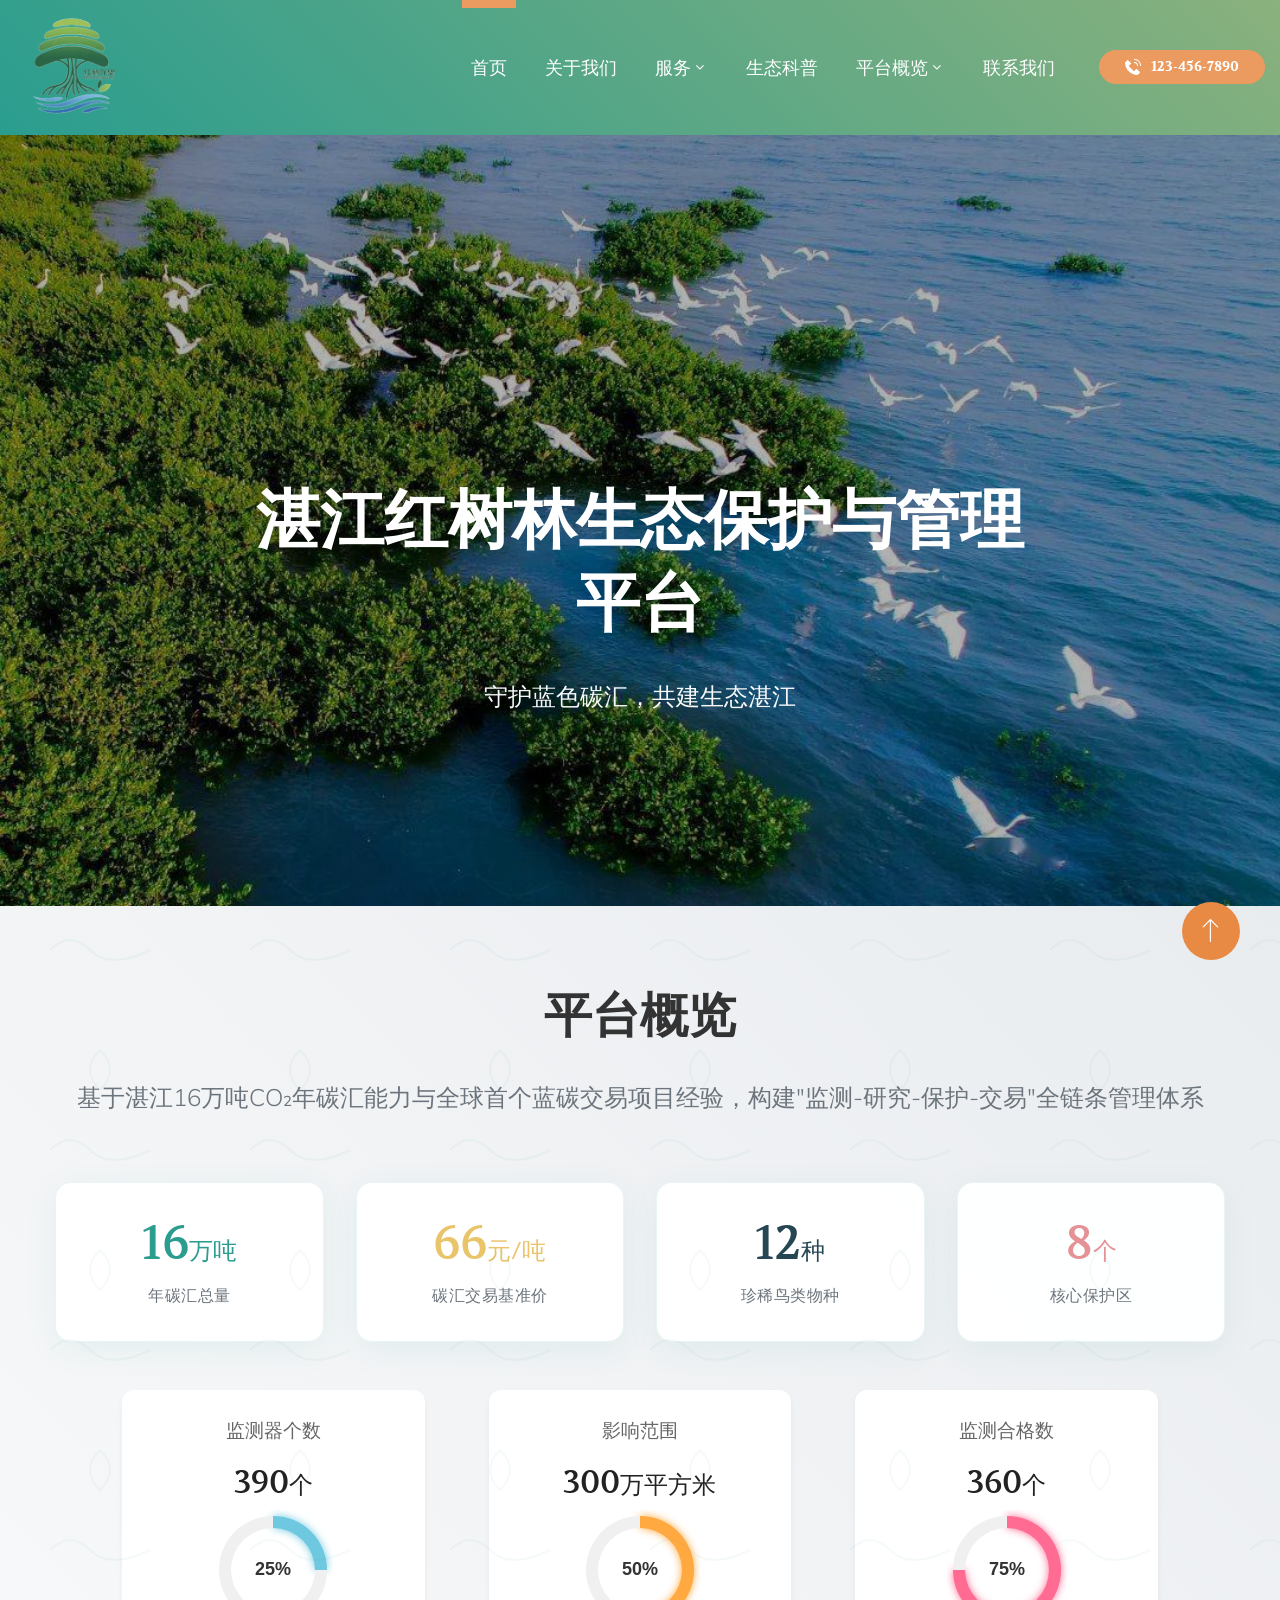
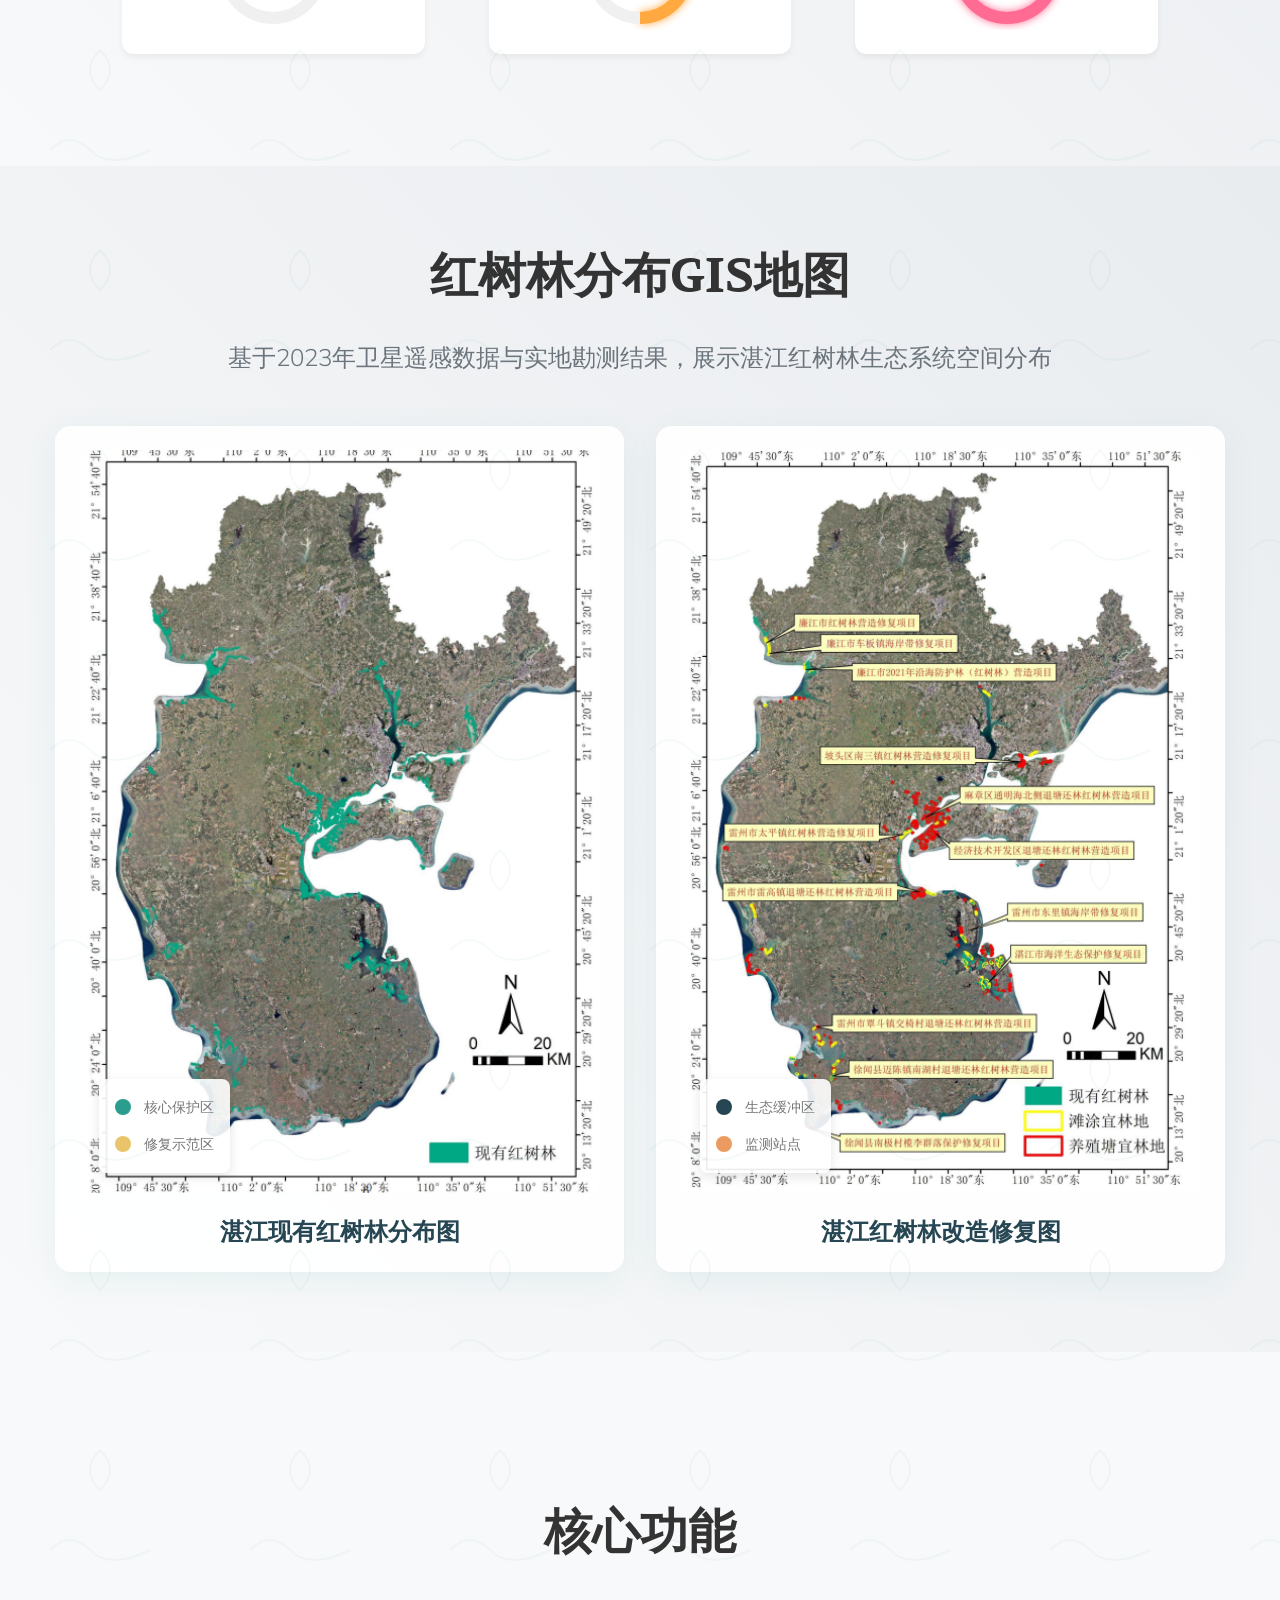
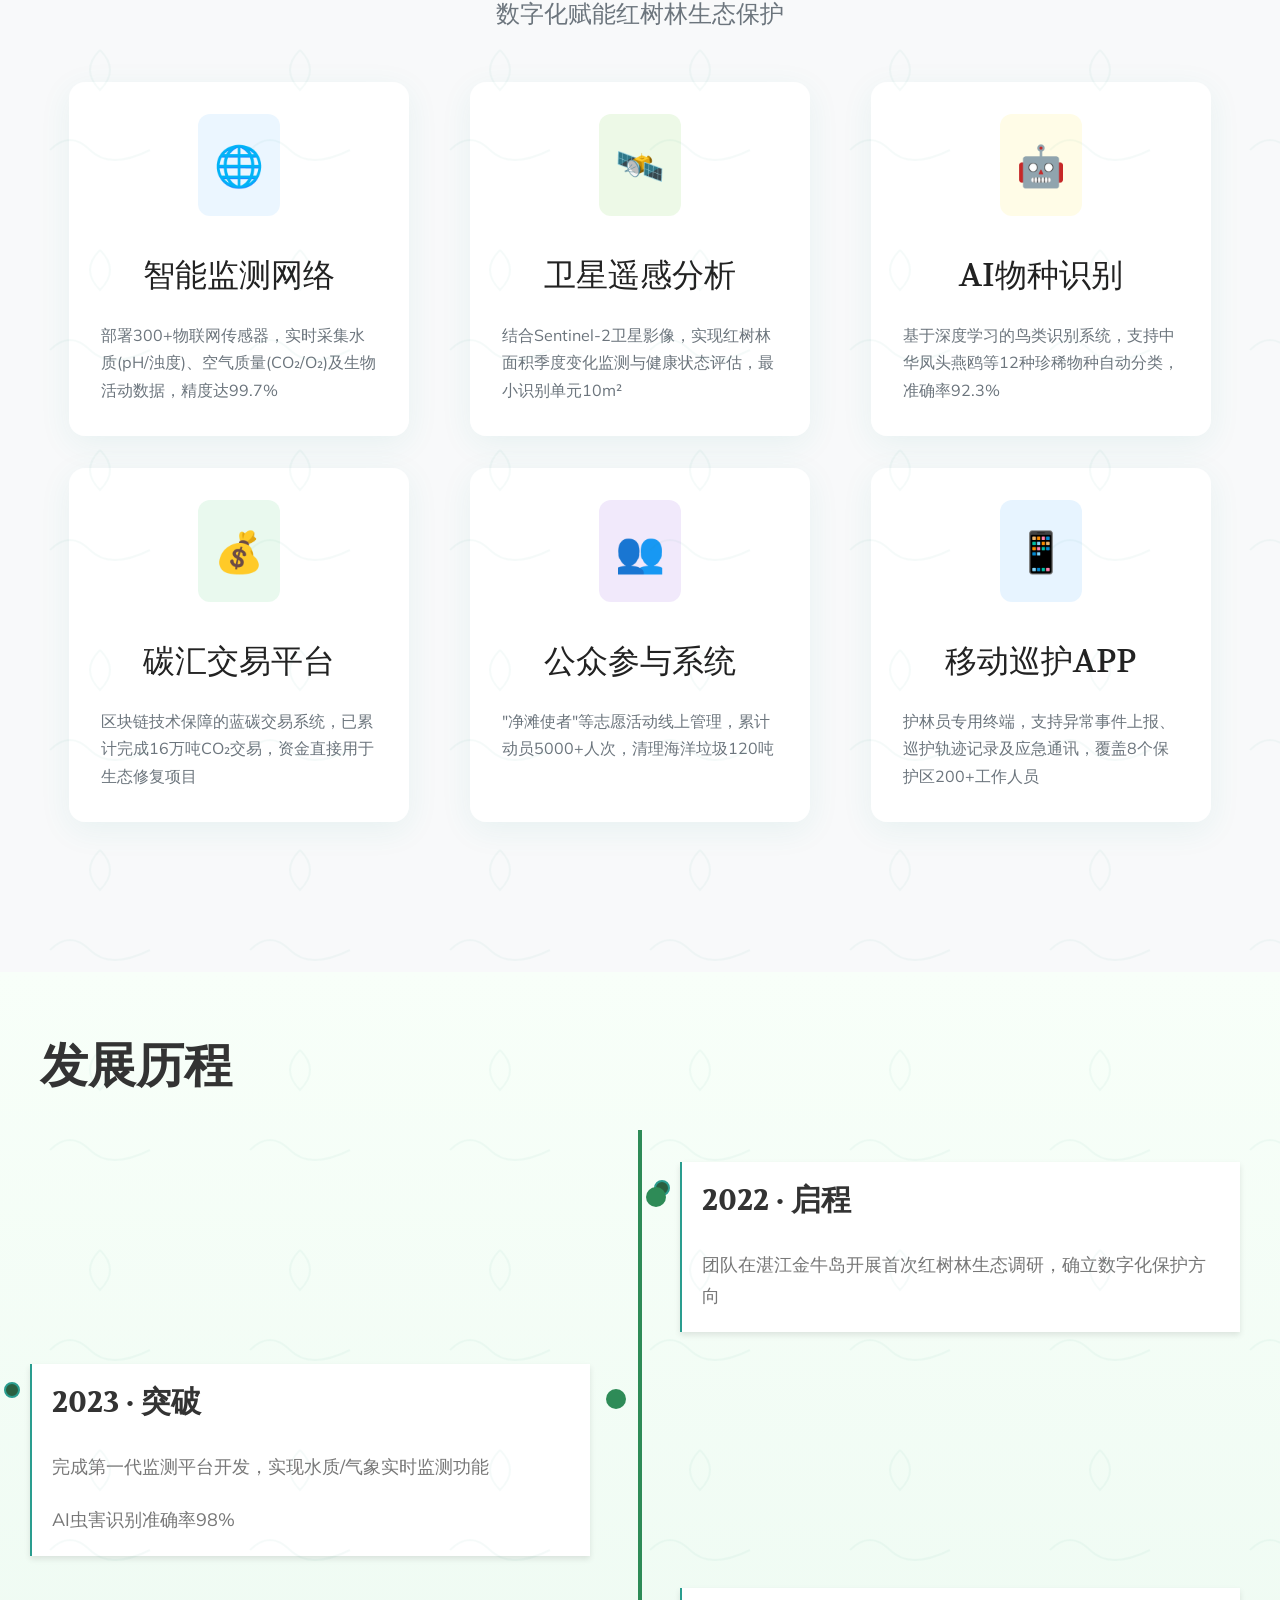
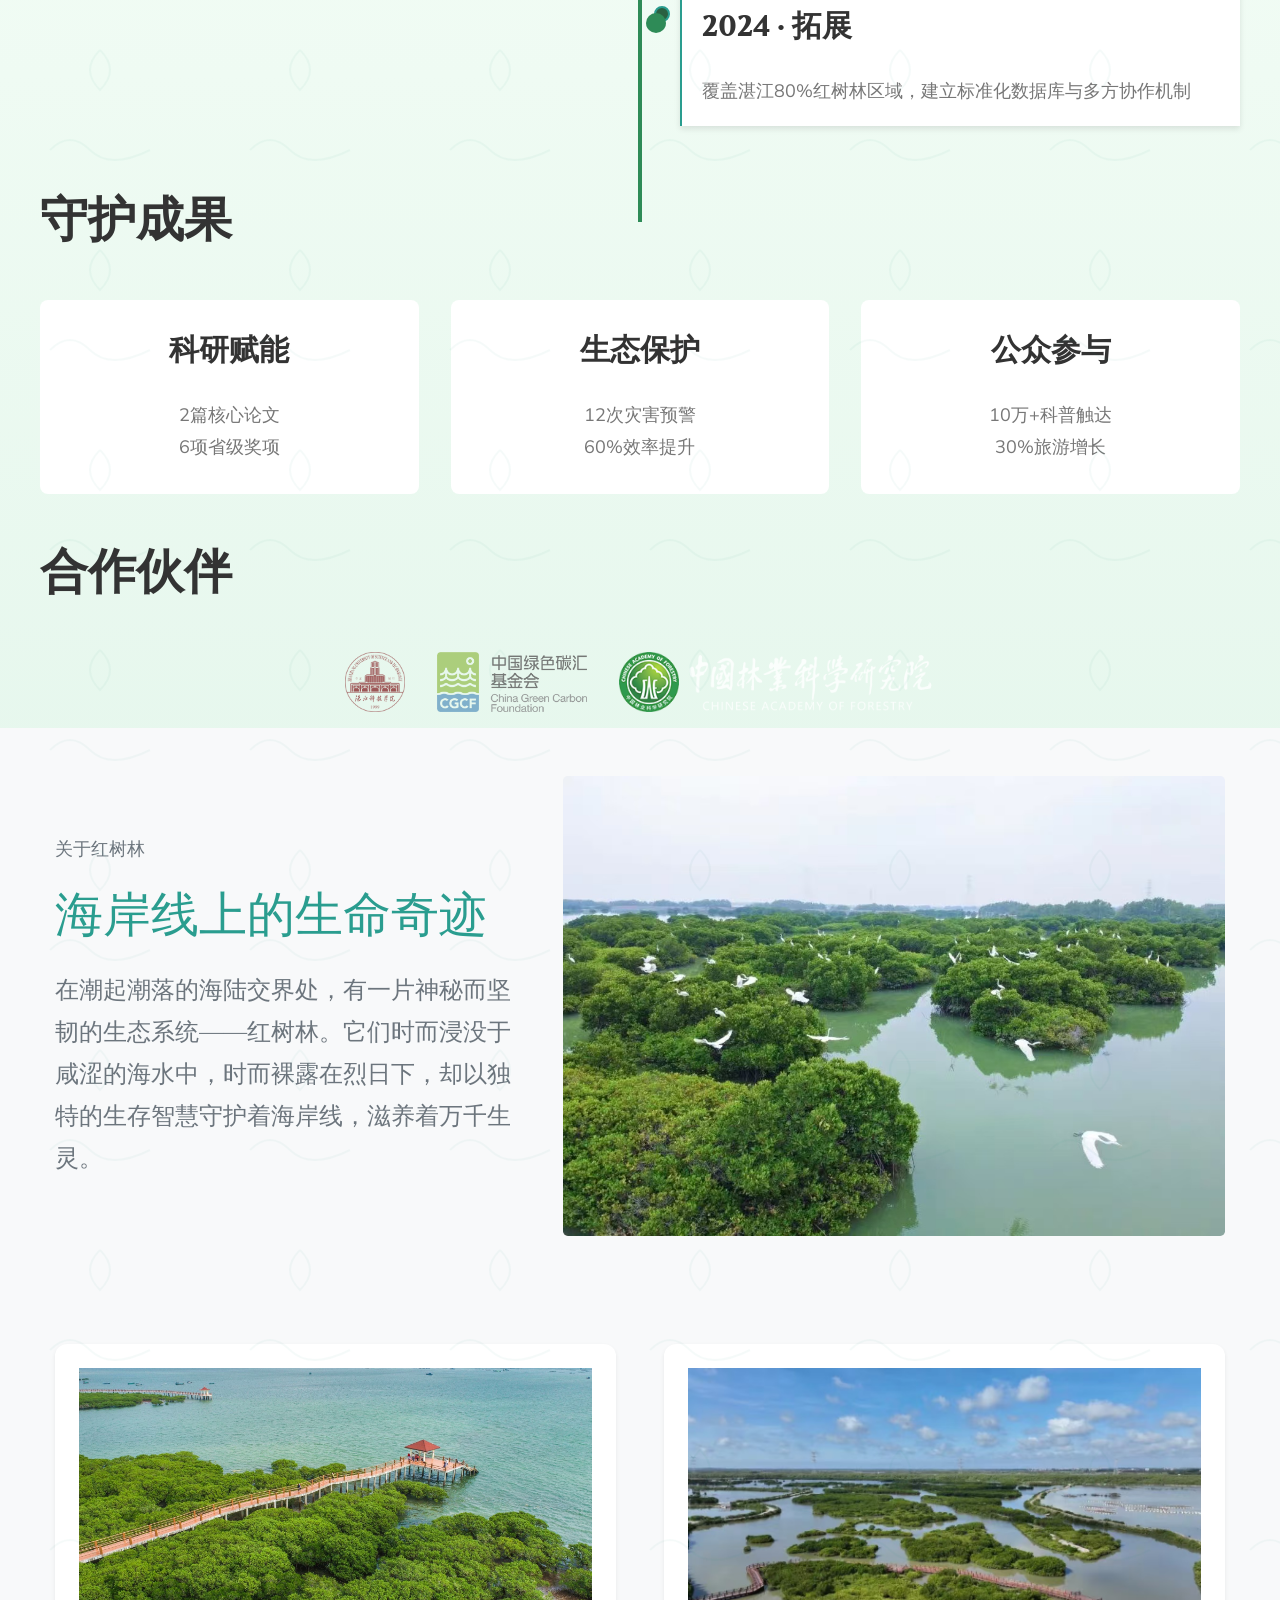
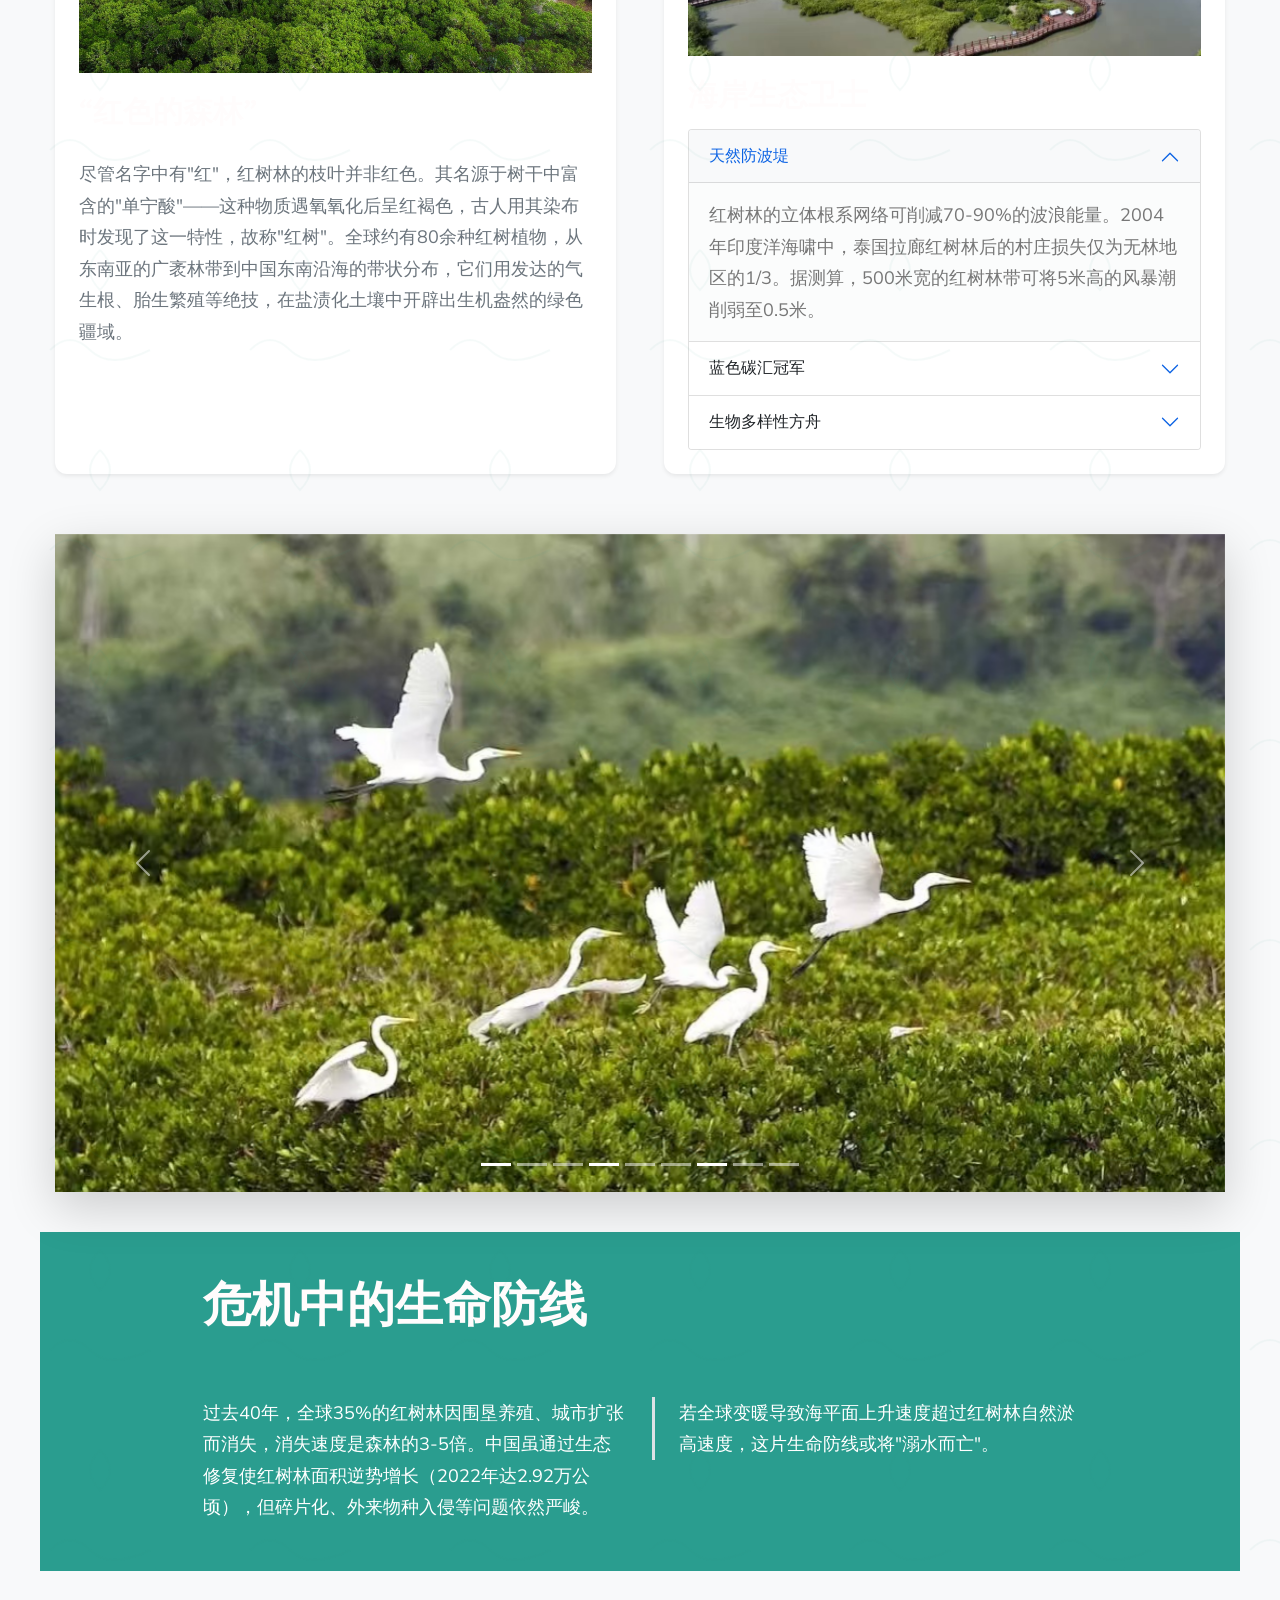
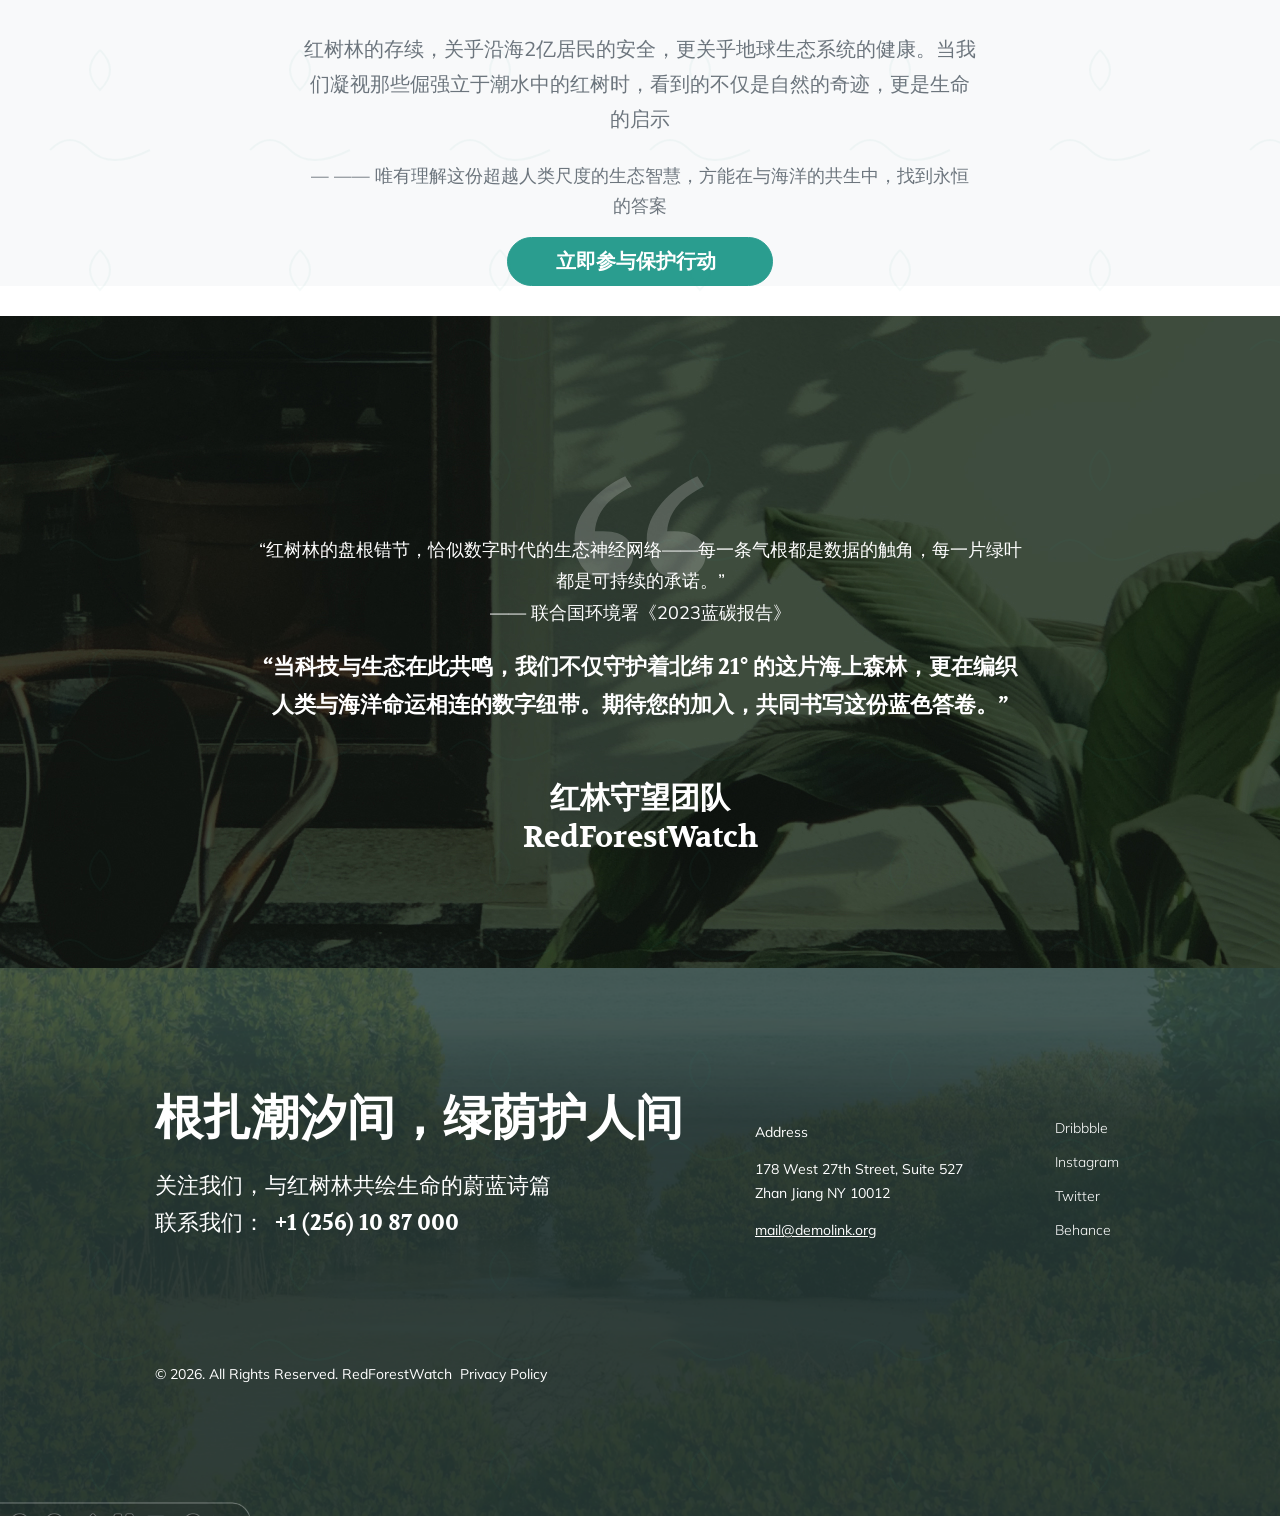
==== commit 99232d74: "deploy: 2025-04-09 13:34:57" ====
--- a/index.html
+++ b/index.html
@@ -676,9 +676,9 @@
                 <!-- 合作伙伴 -->
                 <h2 class="section-title">合作伙伴</h2>
                 <div class="partners">
-                    <img src="logo-university.png" class="partner-logo" alt="湛江科技学院">
-                    <img src="logo-reserve.png" class="partner-logo" alt="红树林保护区">
-                    <img src="logo-village.png" class="partner-logo" alt="世乔村委">
+                    <img src="images/zjkjxylogo.png" class="partner-logo" alt="湛江科技学院">
+                    <img src="images/zglsthjjh.png" class="partner-logo" alt="中国绿色碳汇基金会">
+                    <img src="images/zglykxyjy.png" class="partner-logo" alt="中国林业科学研究院">
                 </div>
             </div>
         </section>
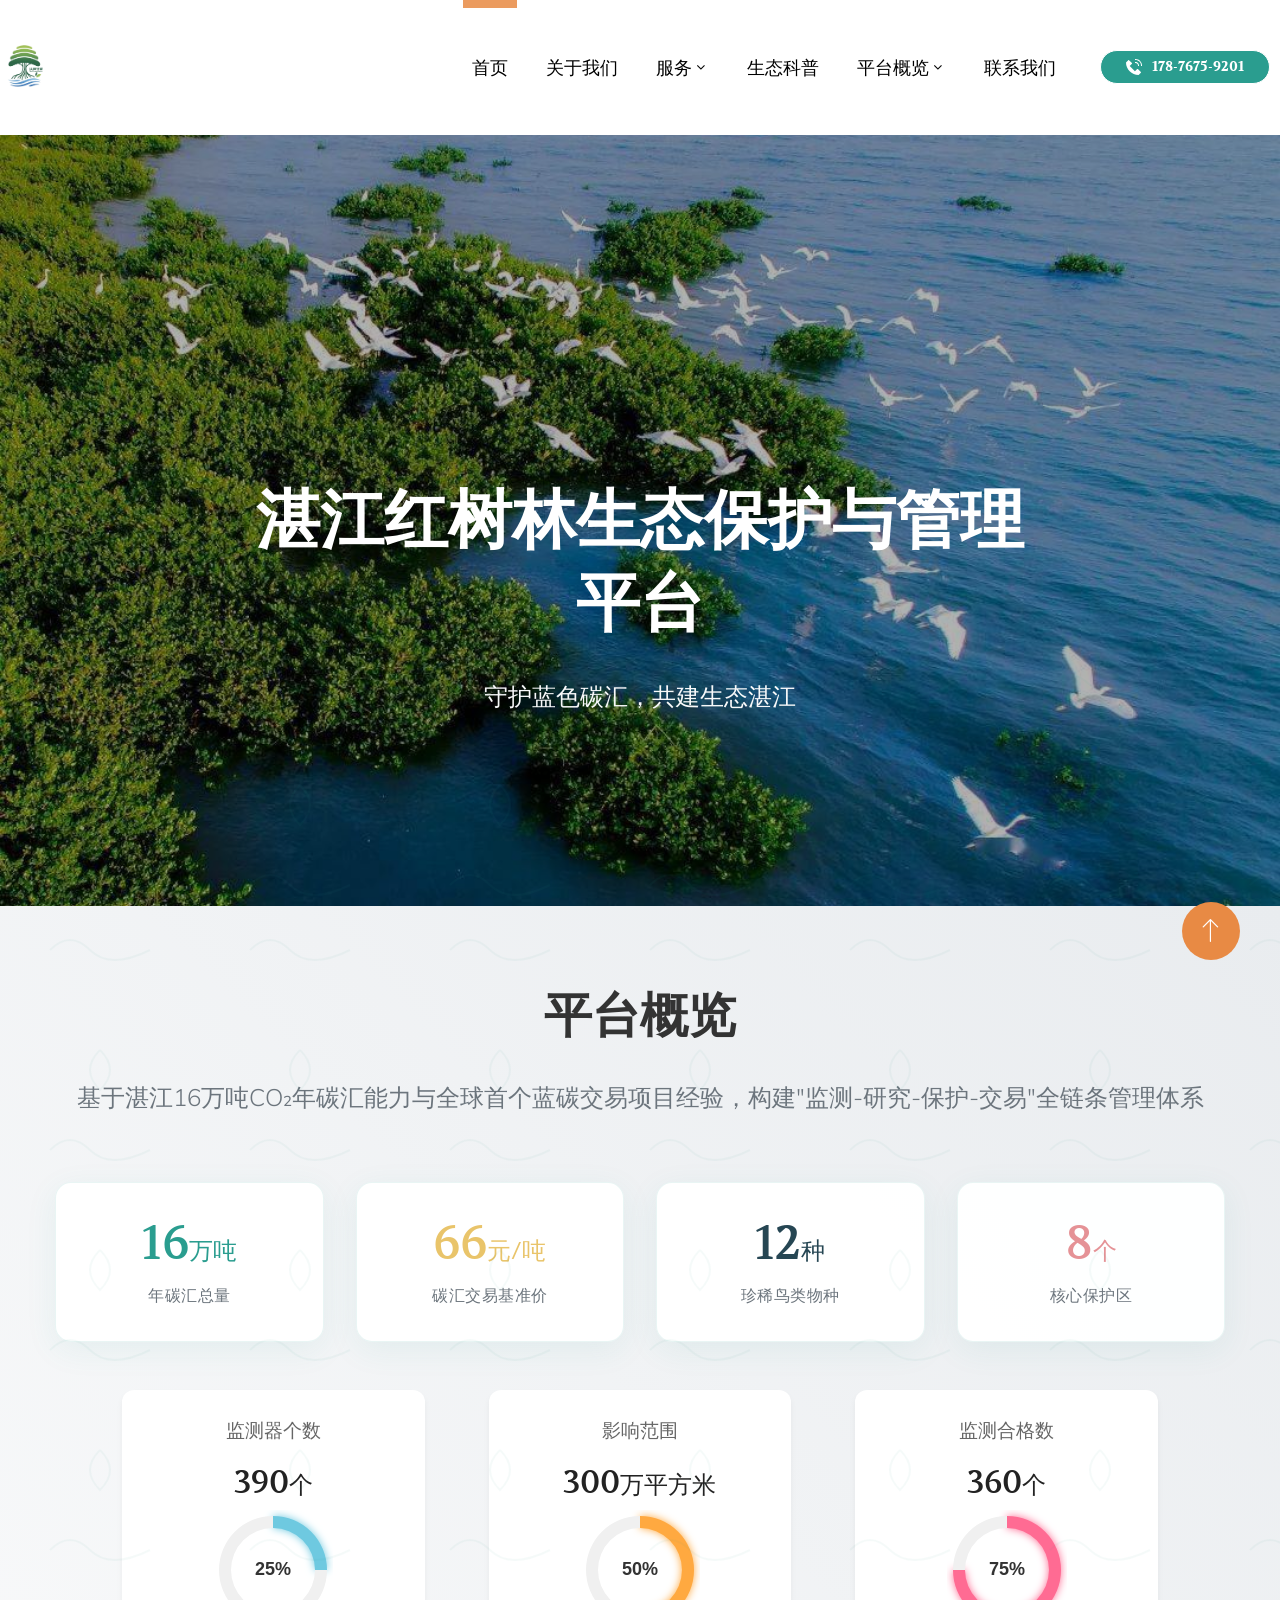
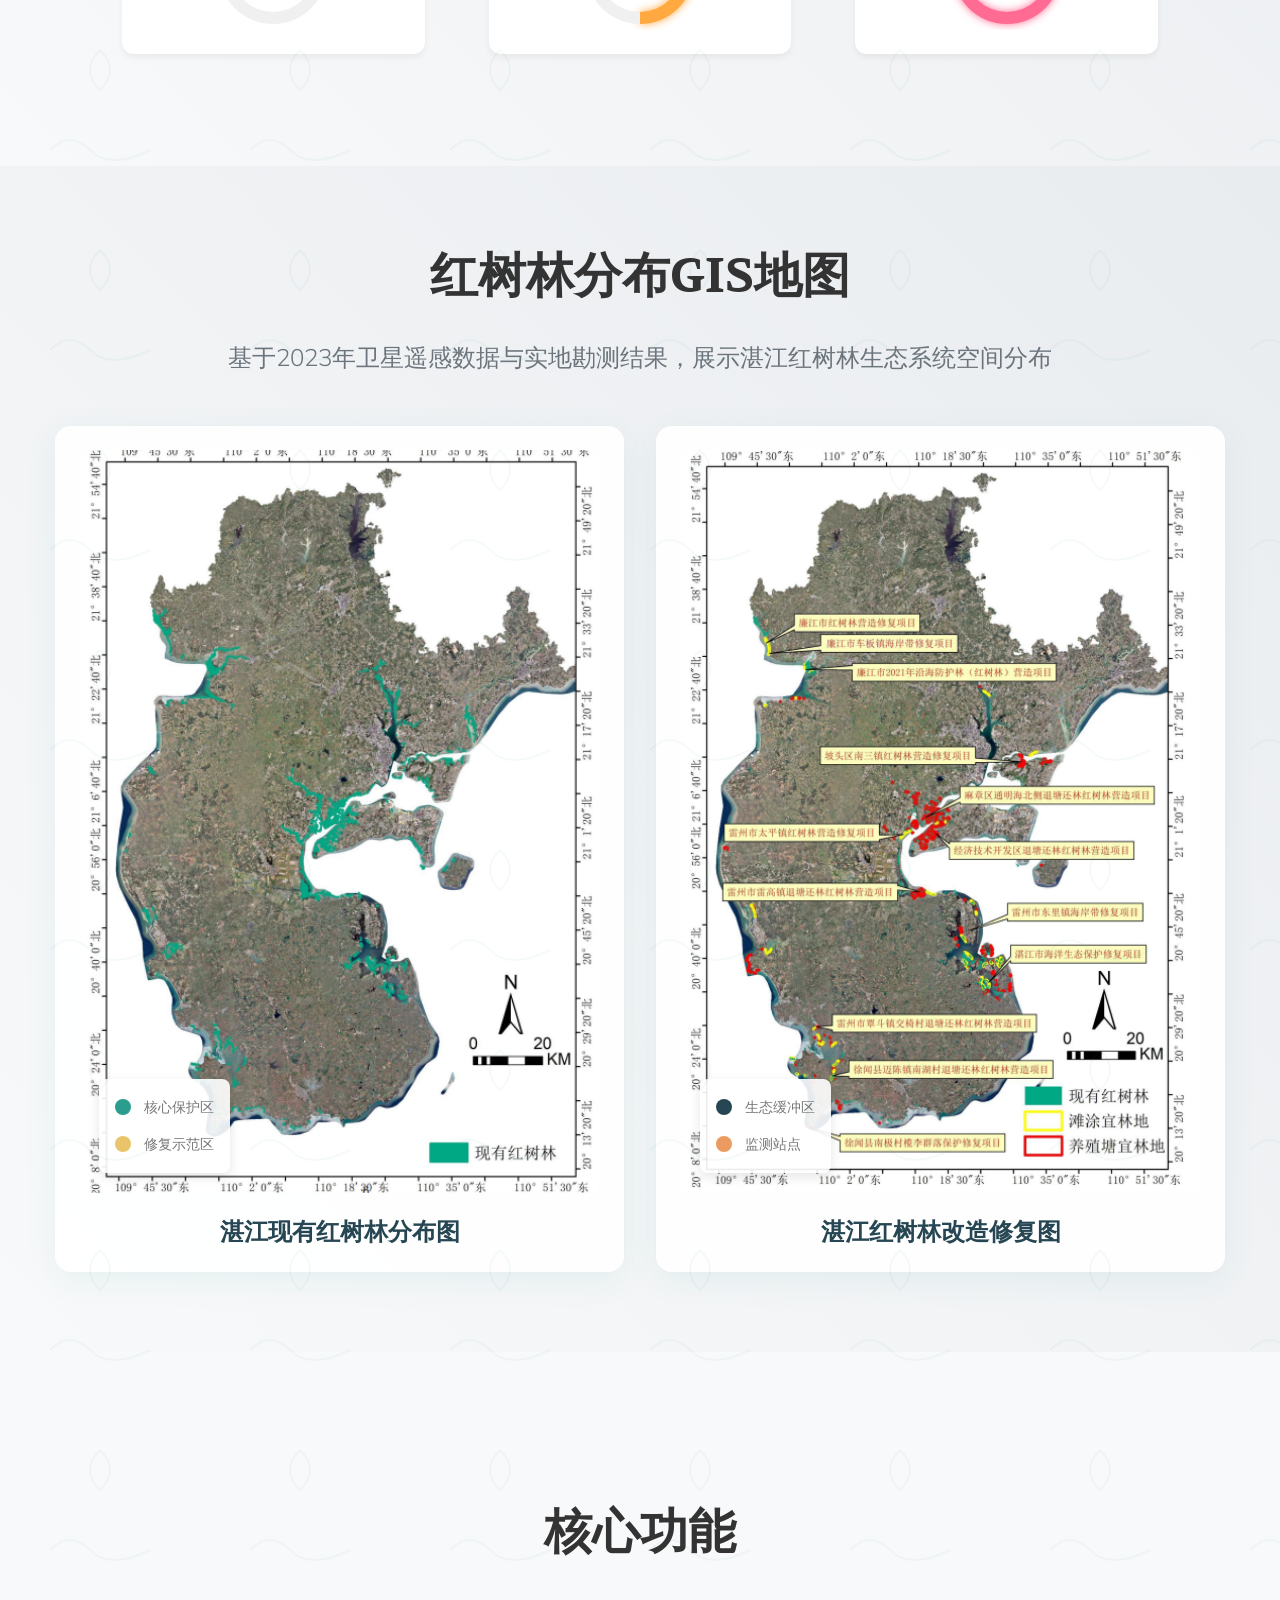
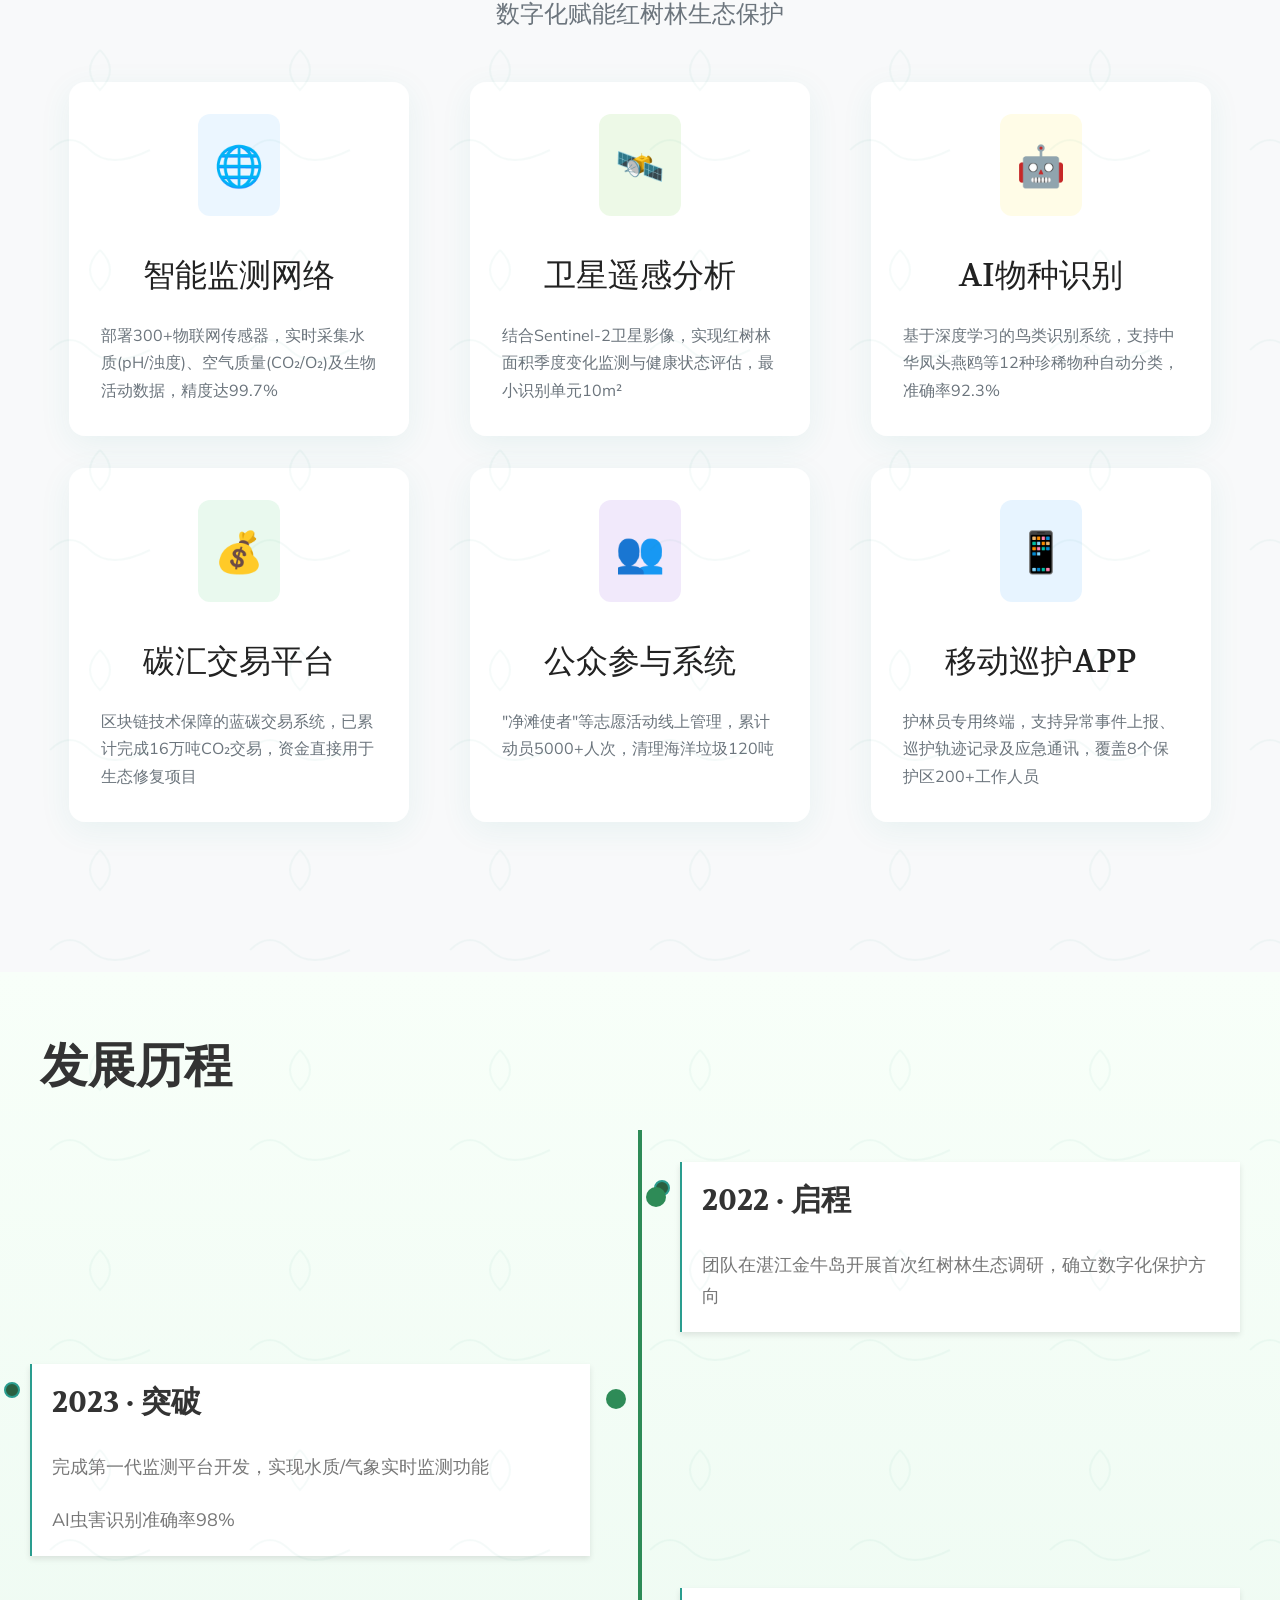
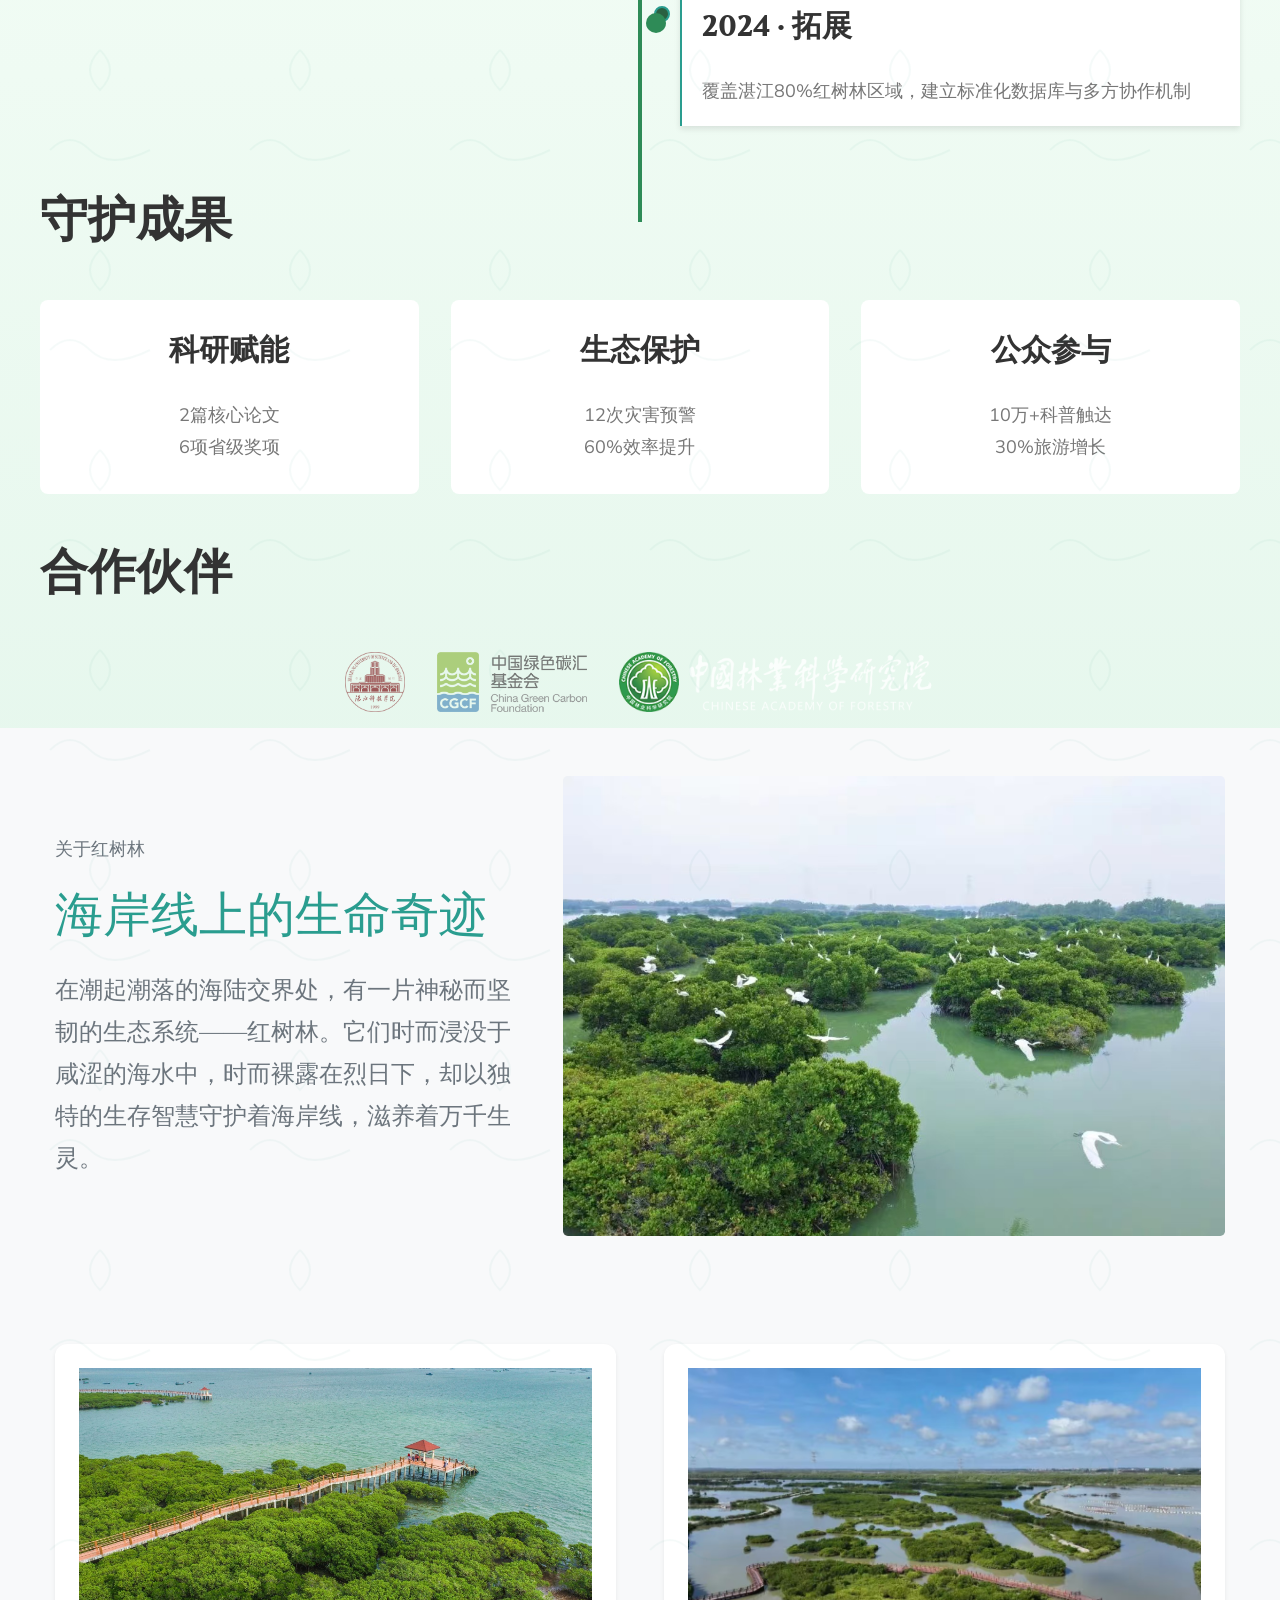
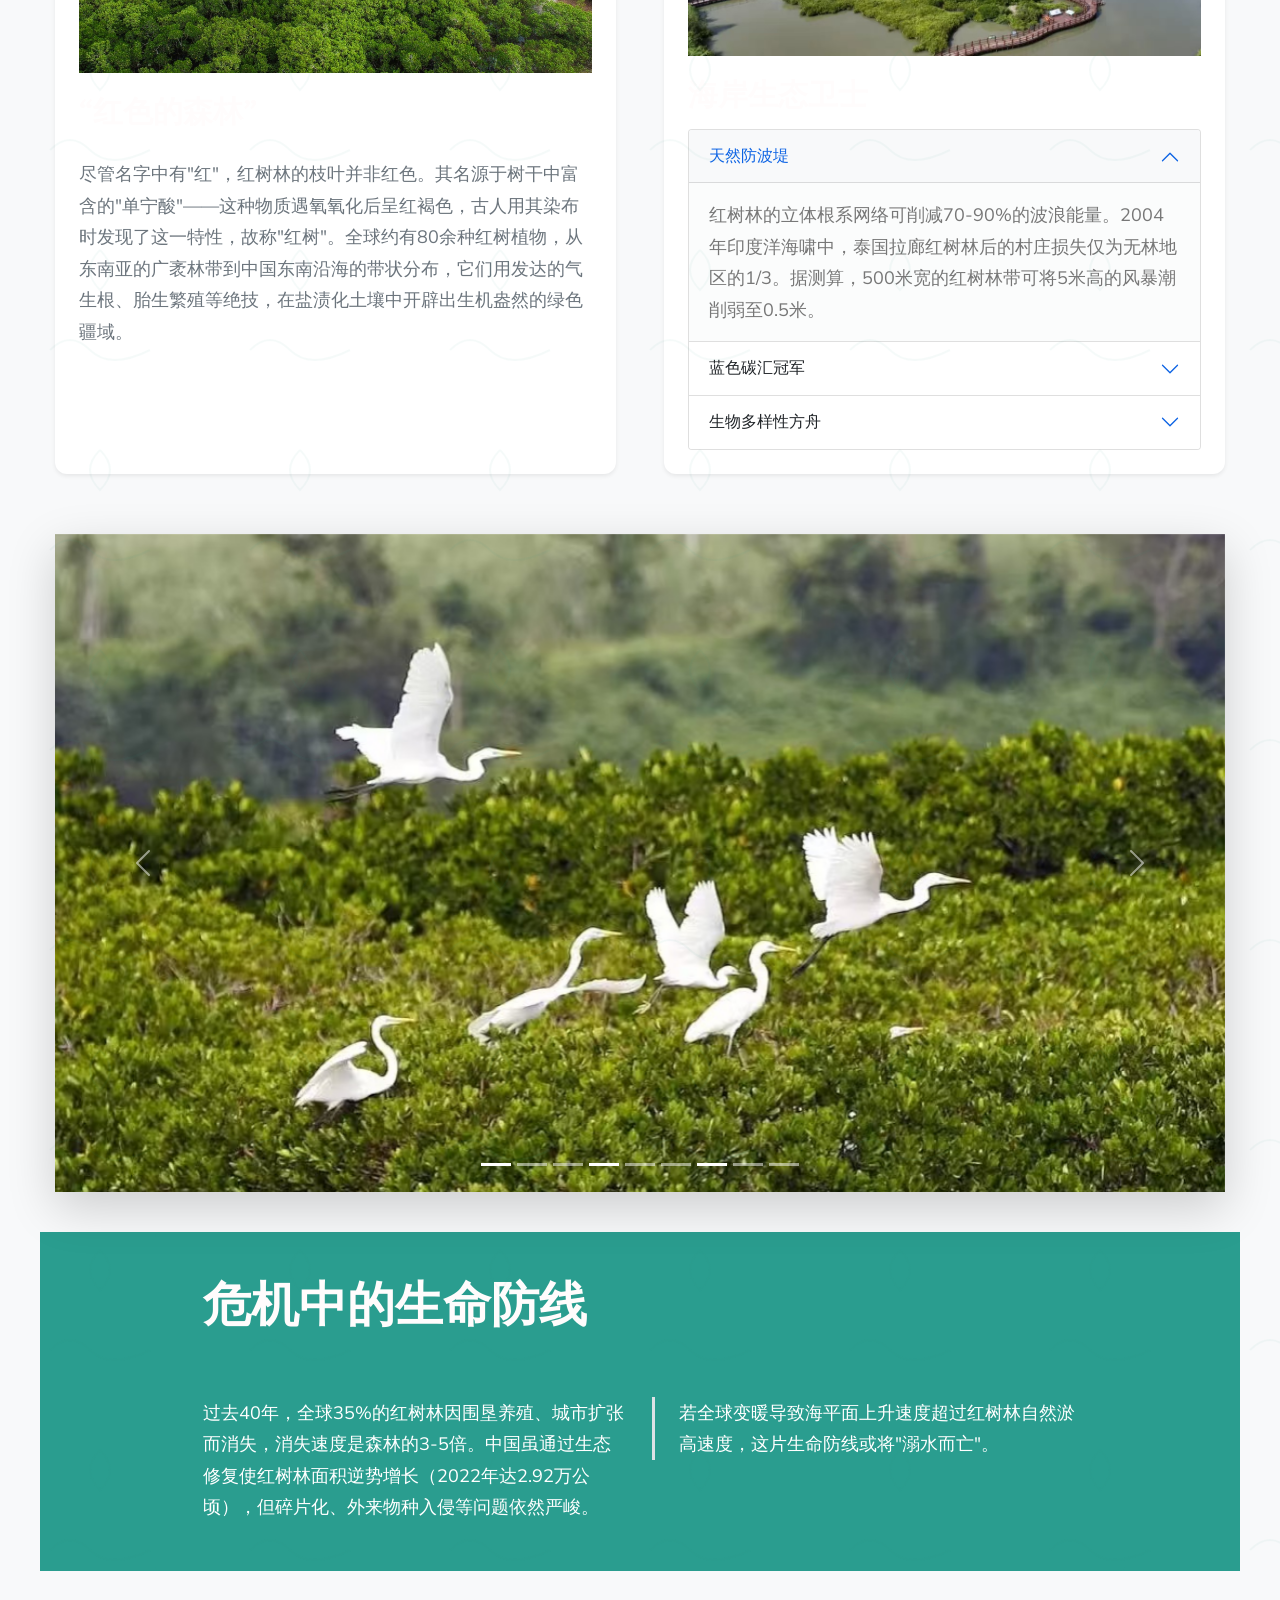
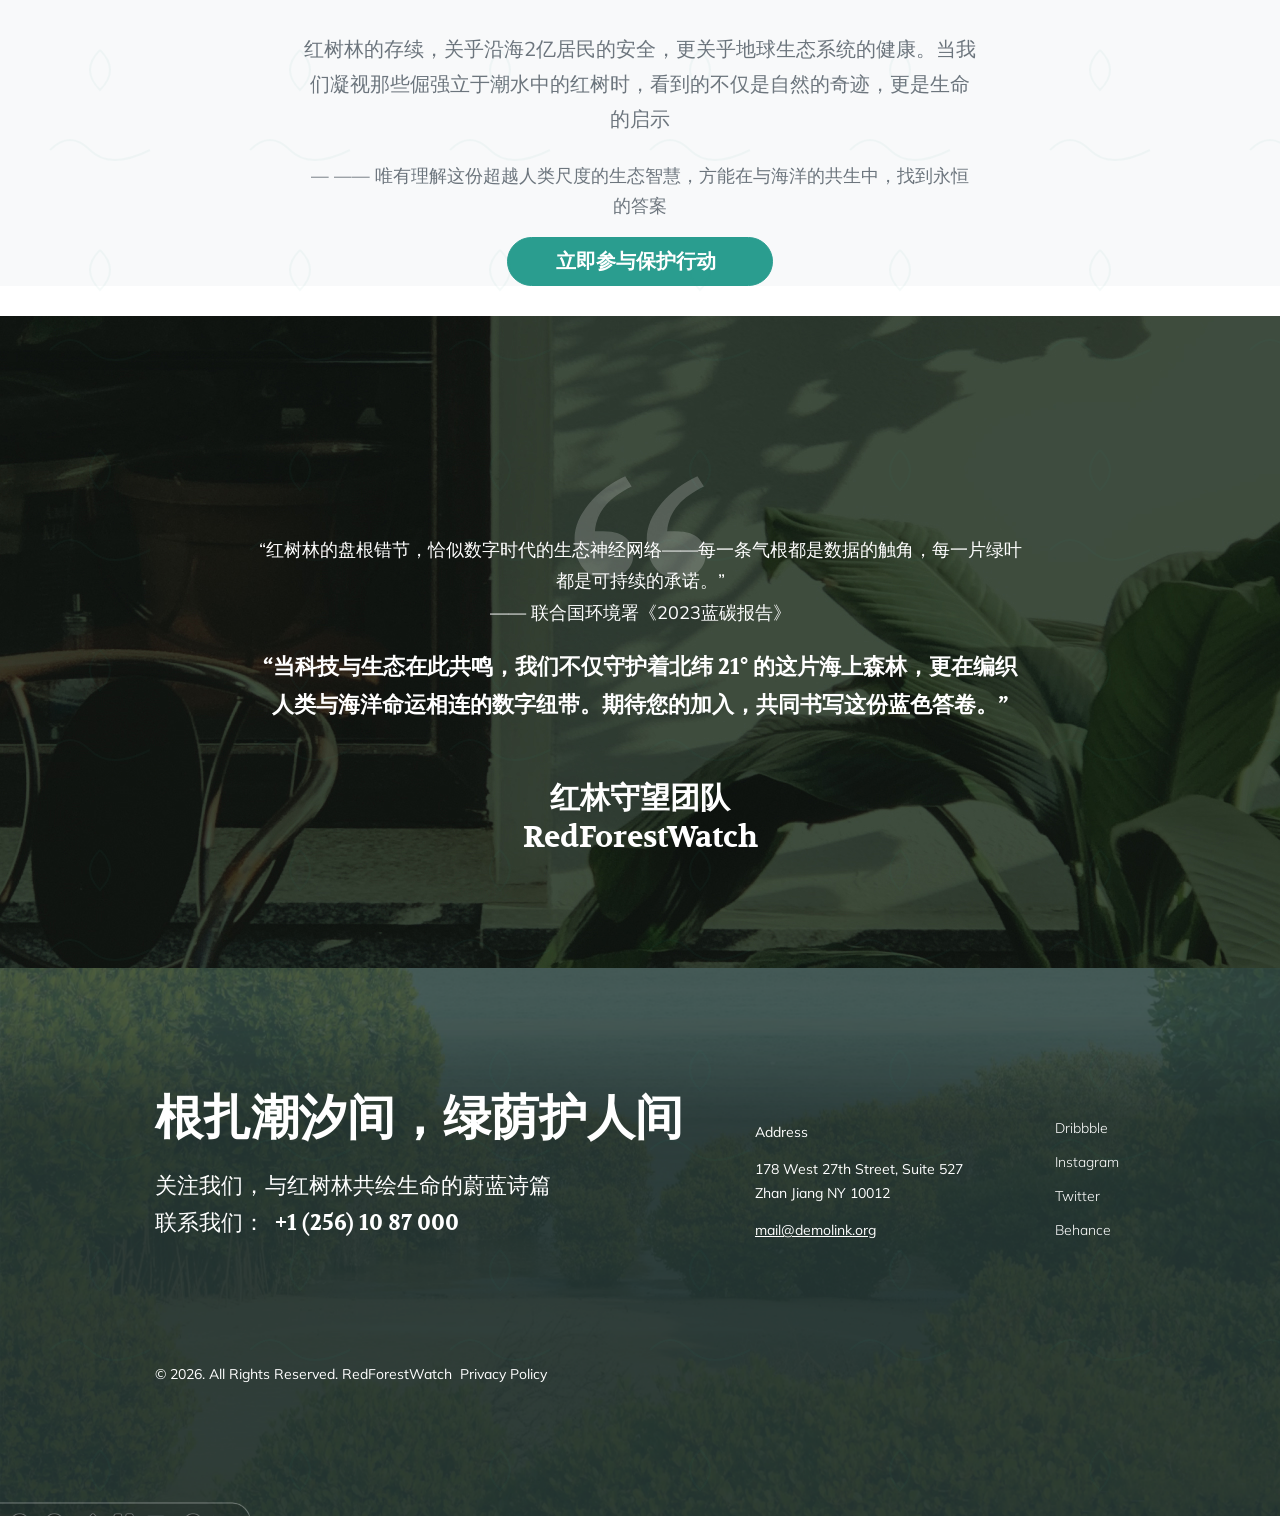
==== commit 729bc595: "deploy: 2025-04-23 18:42:29" ====
--- a/index.html
+++ b/index.html
@@ -2,7 +2,7 @@
 <html class="wide wow-animation" lang="en">
   <head>
     <!-- Site Title-->
-    <title>Home</title>
+    <title>红林守望</title>
     <meta name="format-detection" content="telephone=no">
     <meta name="viewport" content="width=device-width, height=device-height, initial-scale=1.0, maximum-scale=1.0, user-scalable=0">
     <!-- <meta name="viewport" content="width=device-width, initial-scale=1.0"> -->
@@ -44,7 +44,7 @@
                 <div class="rd-navbar-nav-wrap__element"><a class="button button-primary button-icon button-sm" href="tel:#">
                     <svg width="16" height="16" viewBox="0 0 16 16">
                       <path d="M9.5 0H9V1H9.5C10.2604 1 10.974 1.14583 11.6406 1.4375C12.3073 1.71875 12.8906 2.10938 13.3906 2.60938C13.8906 3.10938 14.2812 3.69271 14.5625 4.35938C14.8542 5.02604 15 5.73958 15 6.5V7H16V6.5C16 5.60417 15.8281 4.76042 15.4844 3.96875C15.151 3.17708 14.6875 2.48958 14.0938 1.90625C13.5104 1.3125 12.8229 0.848958 12.0312 0.515625C11.2396 0.171875 10.3958 0 9.5 0ZM13 7V6.5C13 6.02083 12.9062 5.56771 12.7188 5.14062C12.5417 4.71354 12.2917 4.34375 11.9688 4.03125C11.6562 3.70833 11.2865 3.45833 10.8594 3.28125C10.4323 3.09375 9.97917 3 9.5 3H9V4H9.5C10.1875 4 10.776 4.24479 11.2656 4.73438C11.7552 5.22396 12 5.8125 12 6.5V7H13ZM12.5938 16L14.8438 13.7344C14.9479 13.6406 15 13.526 15 13.3906C15 13.2448 14.9479 13.1198 14.8438 13.0156L11.8906 10.0625C11.7969 9.96875 11.6771 9.92188 11.5312 9.92188C11.3958 9.92188 11.2812 9.96875 11.1875 10.0625L8.92188 12.3281L3.67188 7.07812L5.9375 4.8125C6.03125 4.71875 6.07812 4.60417 6.07812 4.46875C6.07812 4.32292 6.03125 4.20312 5.9375 4.10938L2.98438 1.15625C2.88021 1.05208 2.75521 1 2.60938 1C2.47396 1 2.35938 1.05208 2.26562 1.15625L0 3.40625C0 5.14583 0.328125 6.78125 0.984375 8.3125C1.65104 9.84375 2.55208 11.1771 3.6875 12.3125C4.82292 13.4479 6.15625 14.3438 7.6875 15C9.21875 15.6667 10.8542 16 12.5938 16Z"></path>
-                    </svg><span>123-456-7890</span></a></div>
+                    </svg><span>178-7675-9201</span></a></div>
                 <ul class="rd-navbar-nav">
                   <li class="rd-nav-item active"><a class="rd-nav-link" href="index.html">首页</a>
                   </li>
--- a/css/style.css
+++ b/css/style.css
@@ -584,8 +584,8 @@
 
 .page .button-primary {
 	color: #fff;
-	background-color: #EB9B5F;
-	border-color: #EB9B5F;
+	background-color: #2A9D8F;
+	/* border-color: #EB9B5F; */
 }
 
 .page .button-primary:hover, .page .button-primary:focus, .page .button-primary:active, .page .button-primary:hover {
@@ -1830,7 +1830,7 @@
 .list-nav {
 	position: relative;
 	transform: translate3d(0, -10px, 0);
-	margin-bottom: -10px;
+	/* margin-bottom: -10px; */
 	margin-left: -15px;
 	margin-right: -15px;
 }
@@ -7725,7 +7725,8 @@
 }
 /* 修改导航栏背景色 */
 .rd-navbar {
-  background: linear-gradient(45deg, #2a9d8f, #8AB17D) !important;
+  /* background: linear-gradient(45deg, #2a9d8f, #8AB17D) !important; */
+	background: #fff !important;
 }
 
 /* 移动端菜单按钮颜色
@@ -8969,7 +8970,7 @@
 */
 .rd-navbar-static {
 	display: block;
-	padding: 0 15px;
+	padding: 0 0px;
 	background-color: #566C56;
 }
 
@@ -8978,7 +8979,7 @@
 	flex-direction: row;
 	transition: all 0.3s ease-in-out;
 	max-width: 1270px;
-	margin-left: auto;
+	/* margin-left: auto; */
 	margin-right: auto;
 }
 
@@ -9034,6 +9035,7 @@
 
 .rd-navbar-static .rd-navbar-brand .brand-logo-light {
 	display: block;
+	width: 20%;
 }
 
 .rd-navbar-static .rd-navbar-nav {
@@ -9043,7 +9045,7 @@
 
 .rd-navbar-static .rd-nav-item .rd-navbar-submenu-toggle,
 .rd-navbar-static .rd-nav-item .rd-nav-link {
-	color: #fff;
+	color: #000;
 }
 
 .rd-navbar-static .rd-nav-item .rd-nav-link {
@@ -9084,7 +9086,7 @@
 }
 
 .rd-navbar-static .rd-nav-link:hover {
-	color: #fff;
+	color: #e1711c;
 }
 
 .rd-navbar-static .rd-nav-link:hover::before {
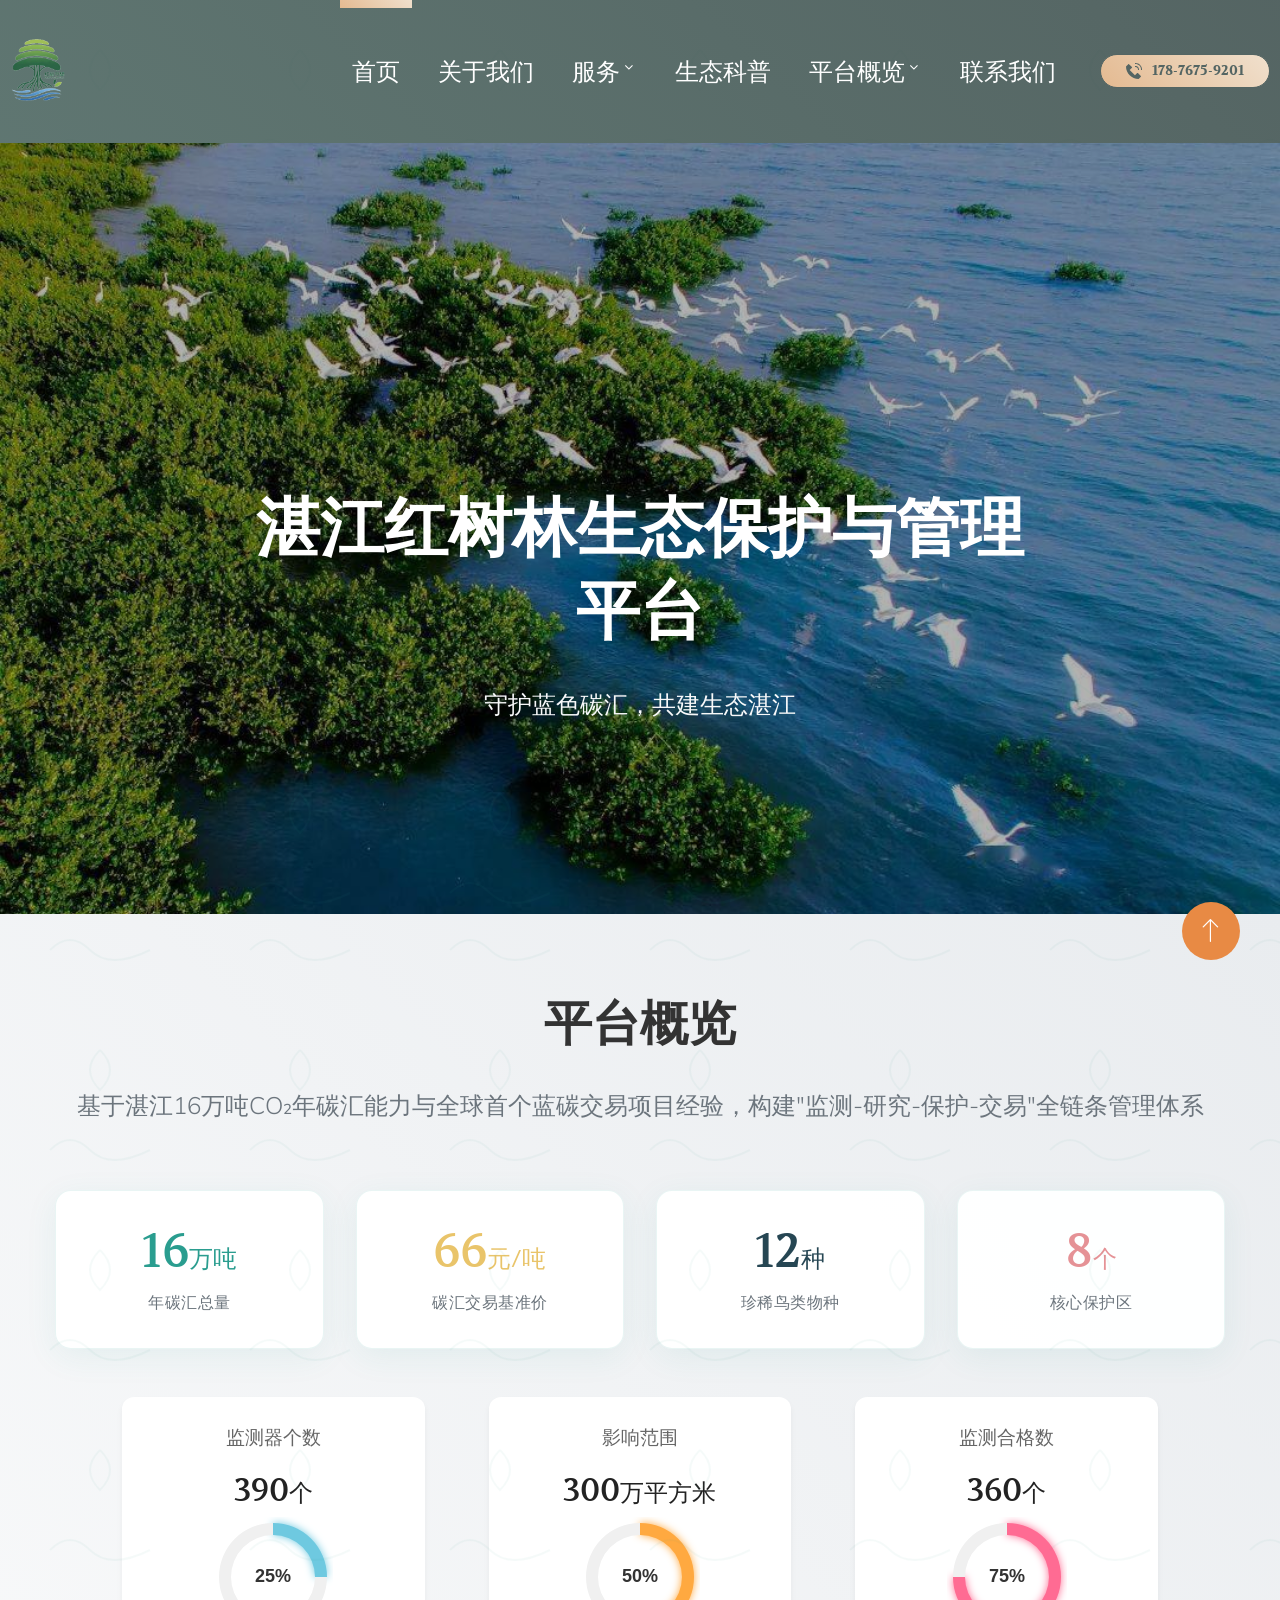
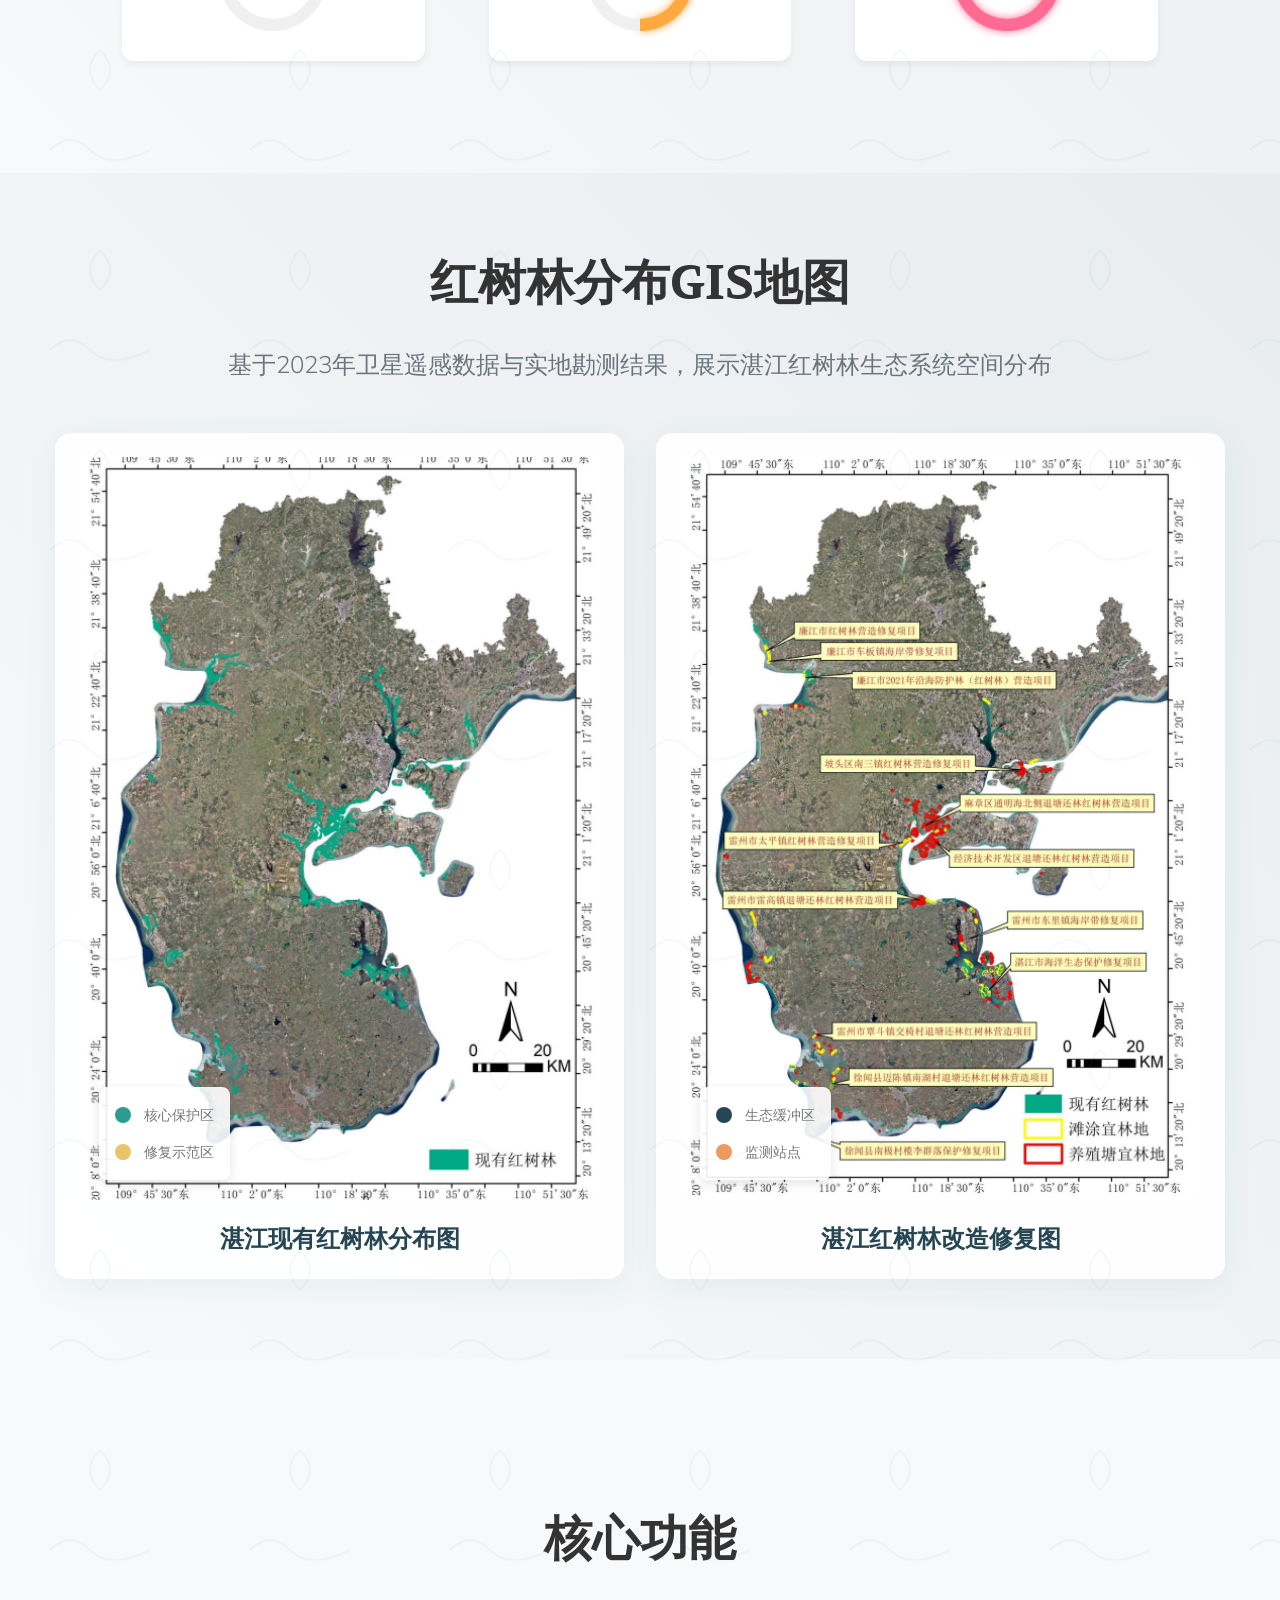
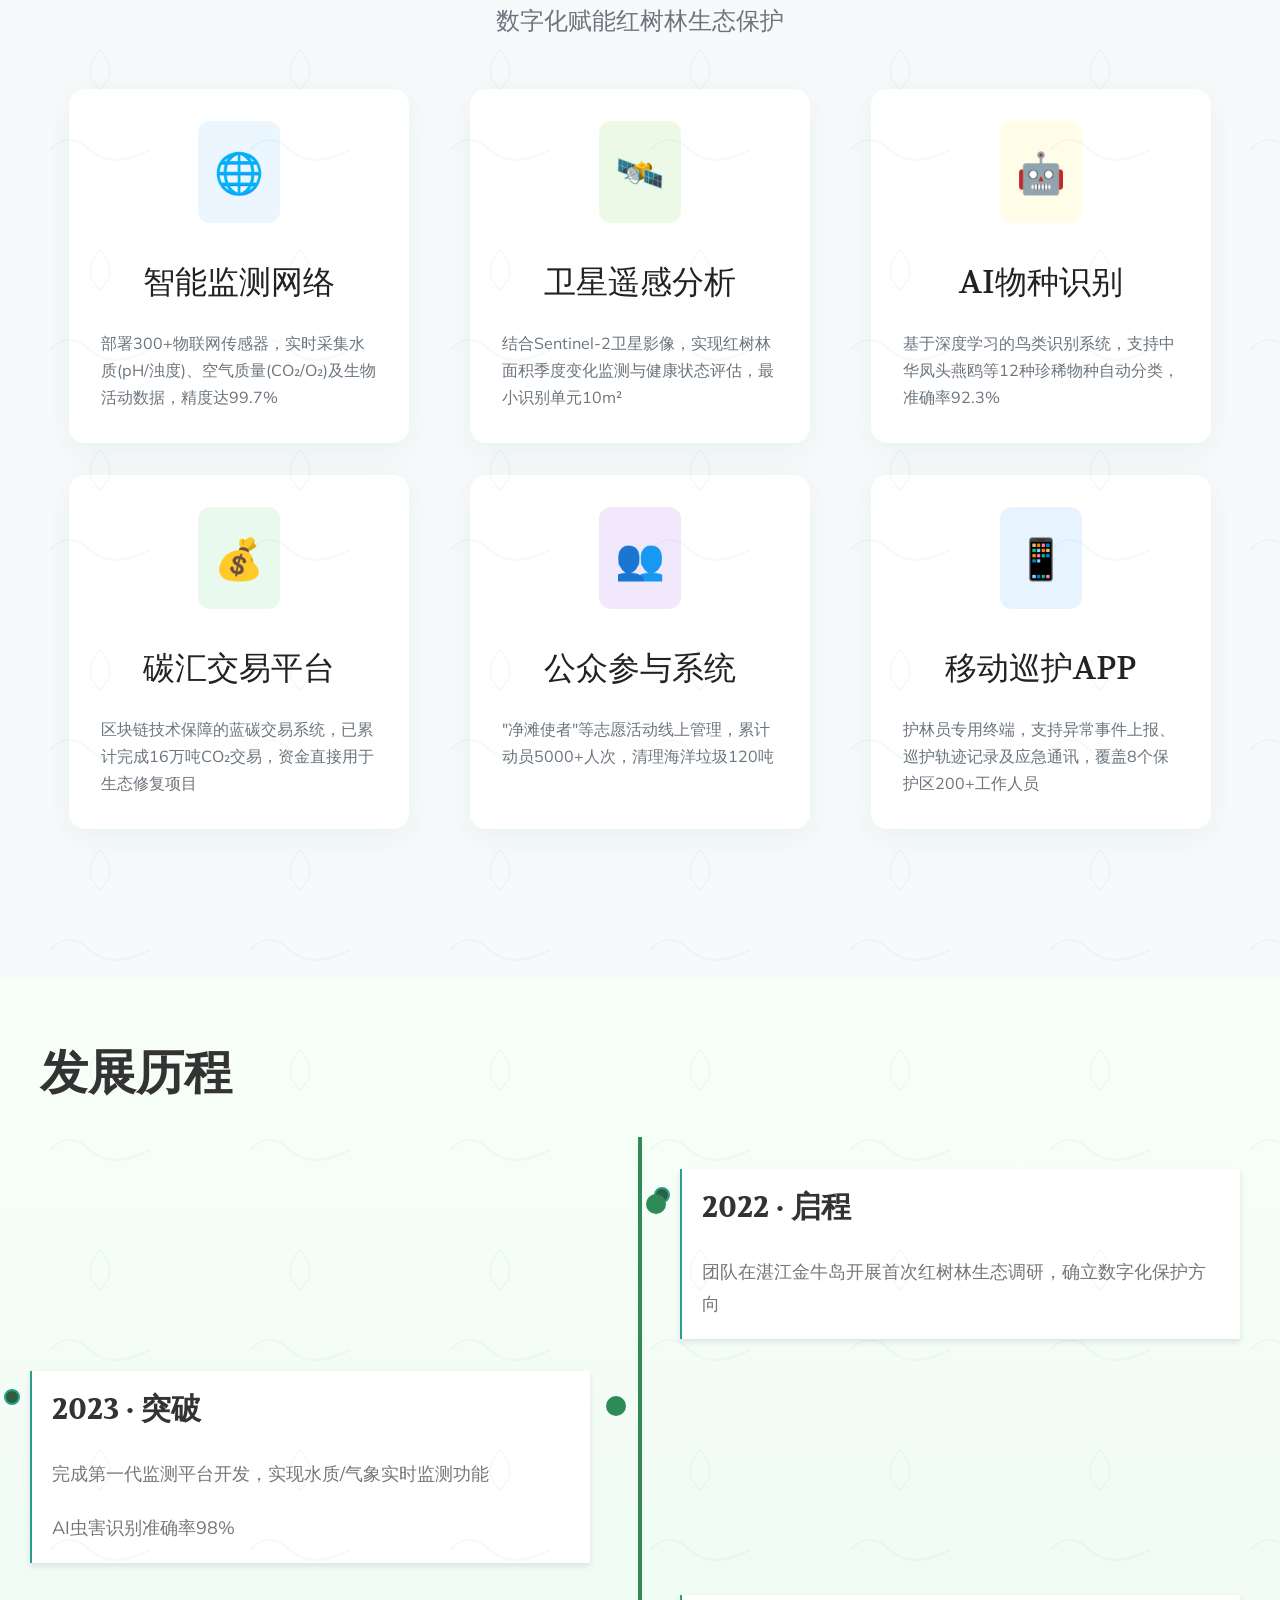
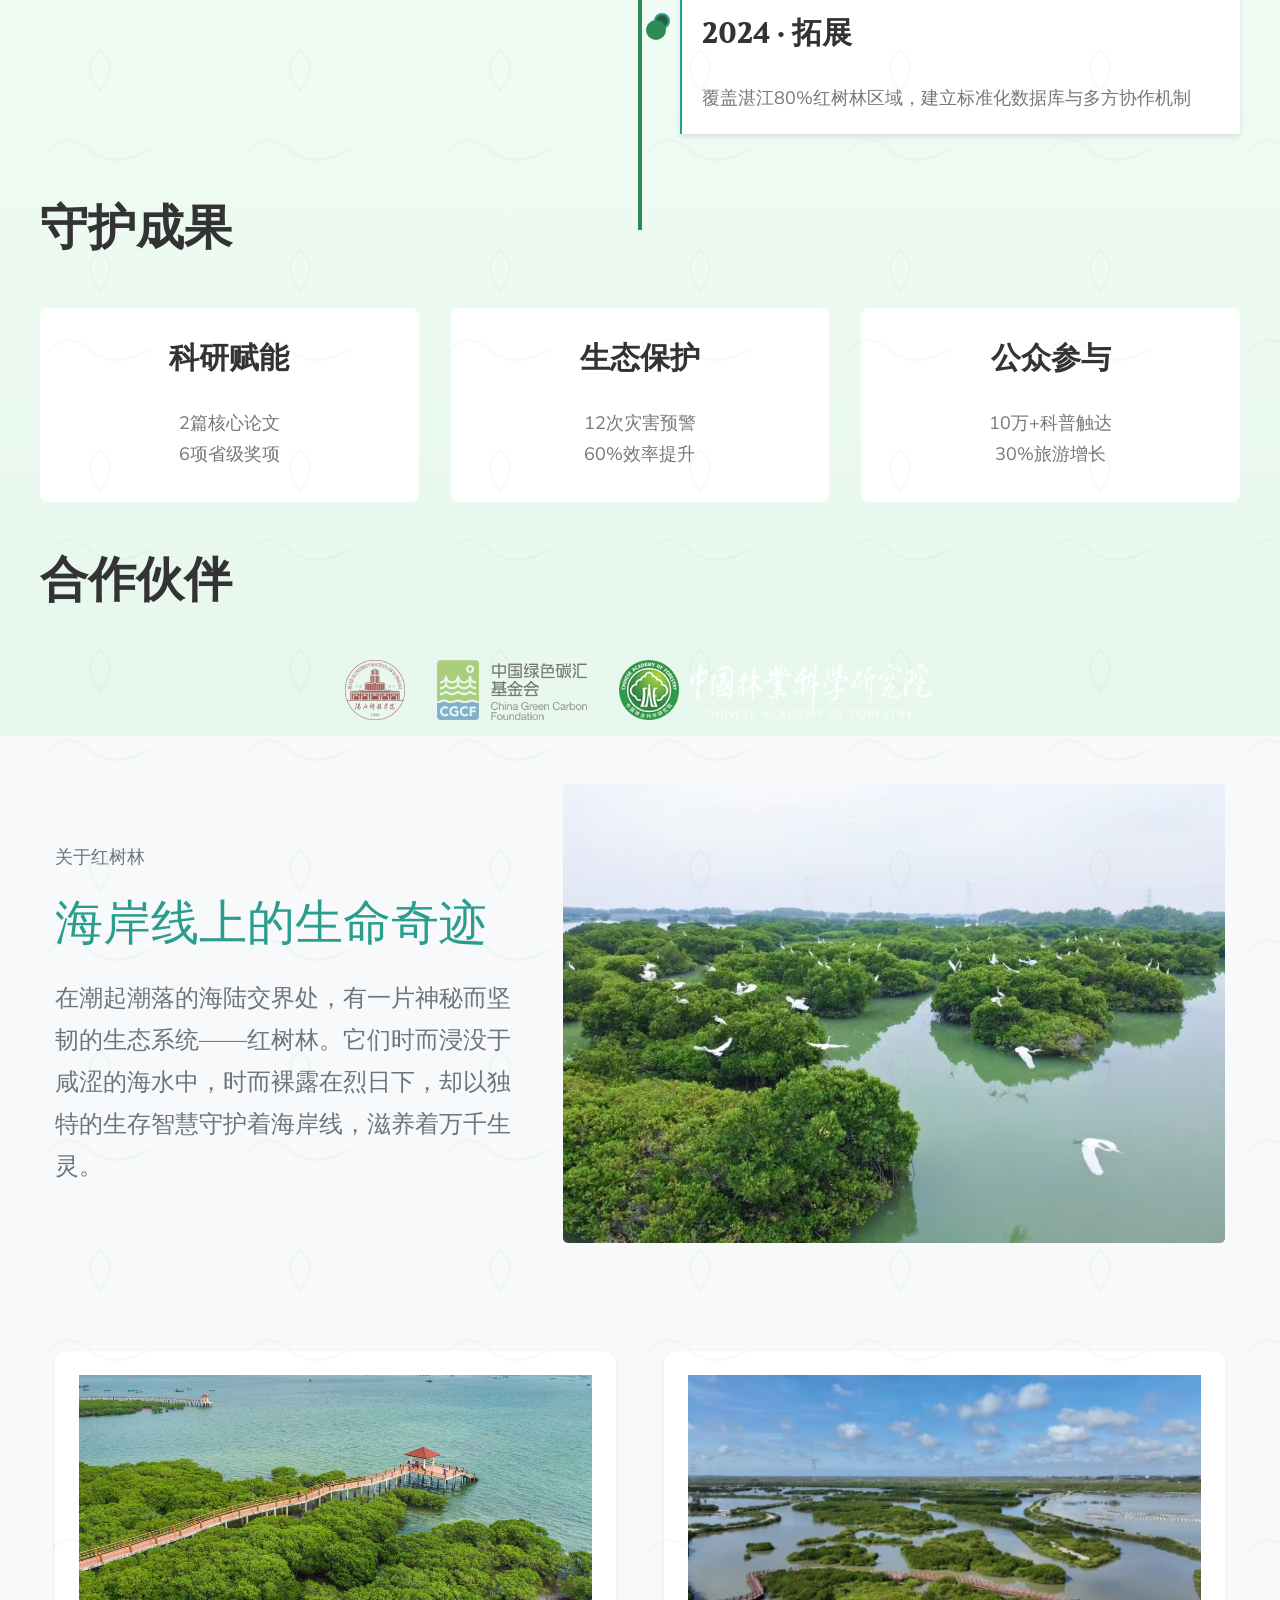
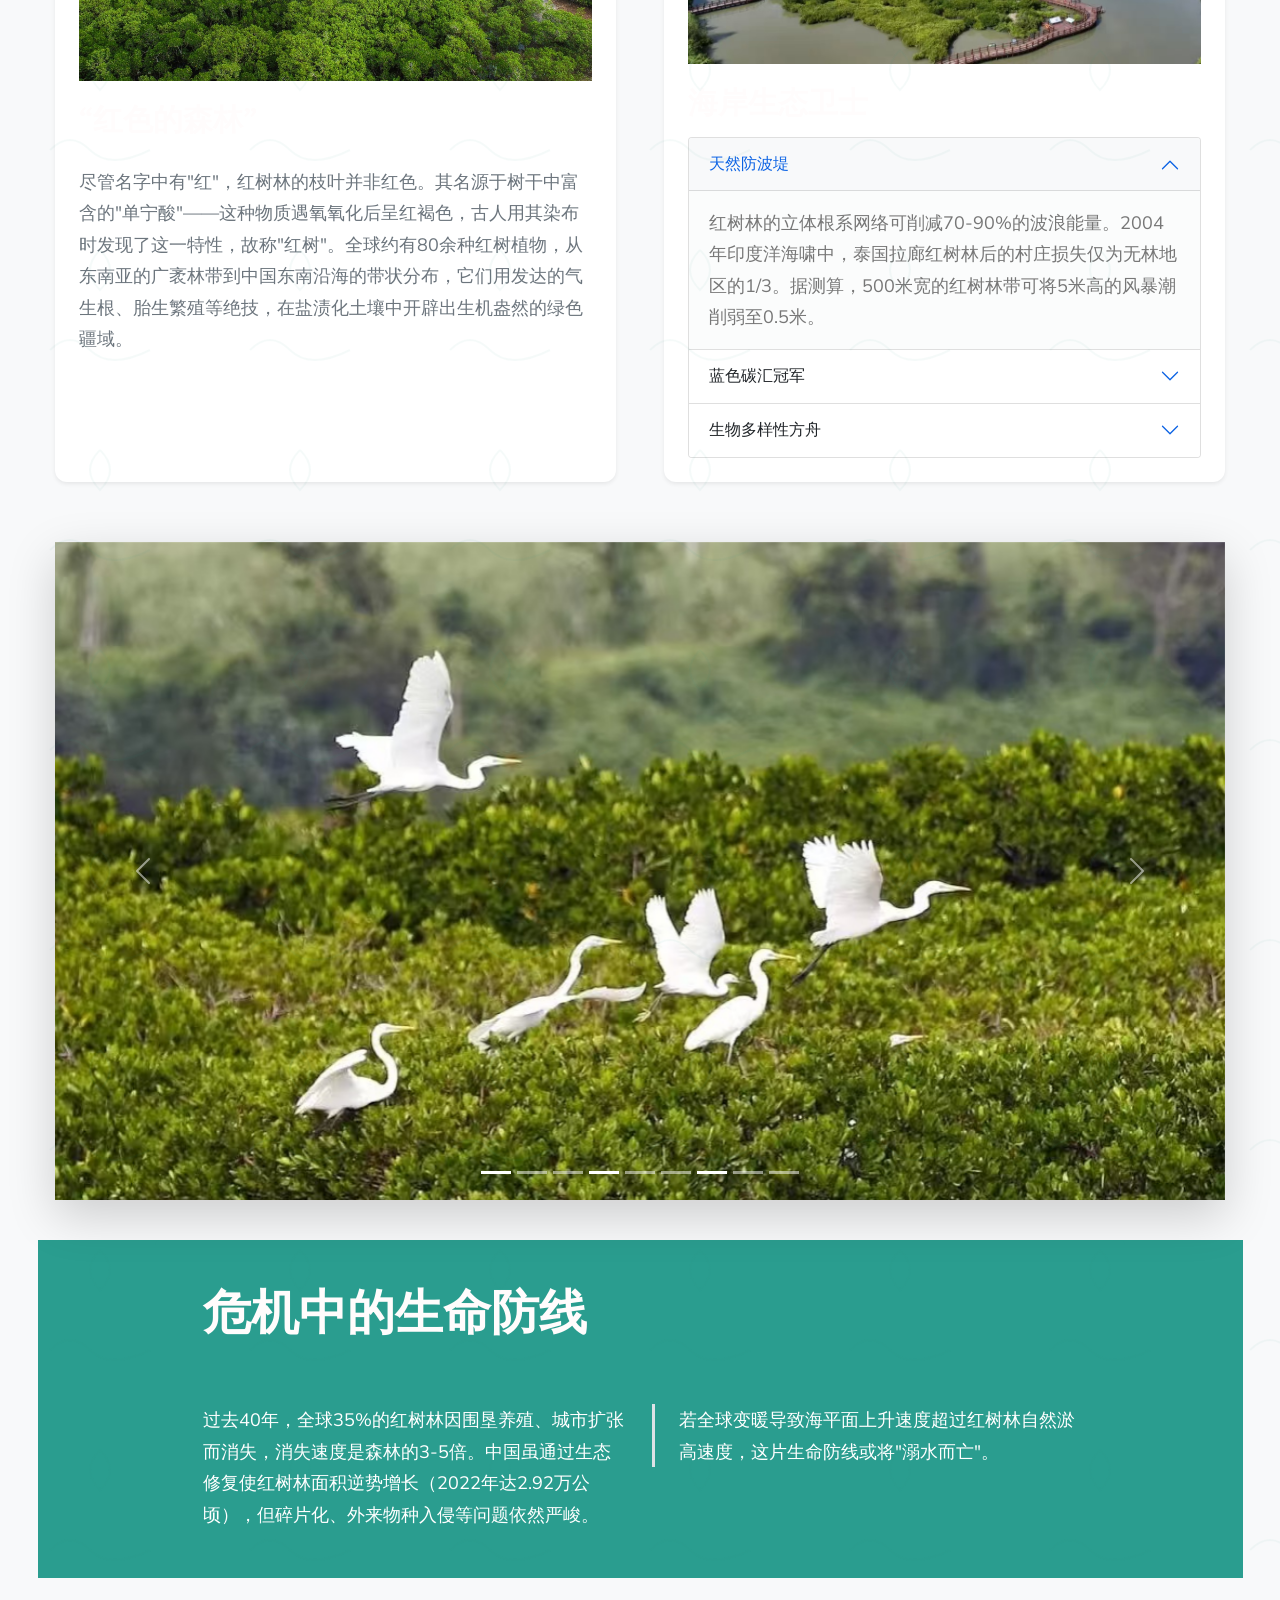
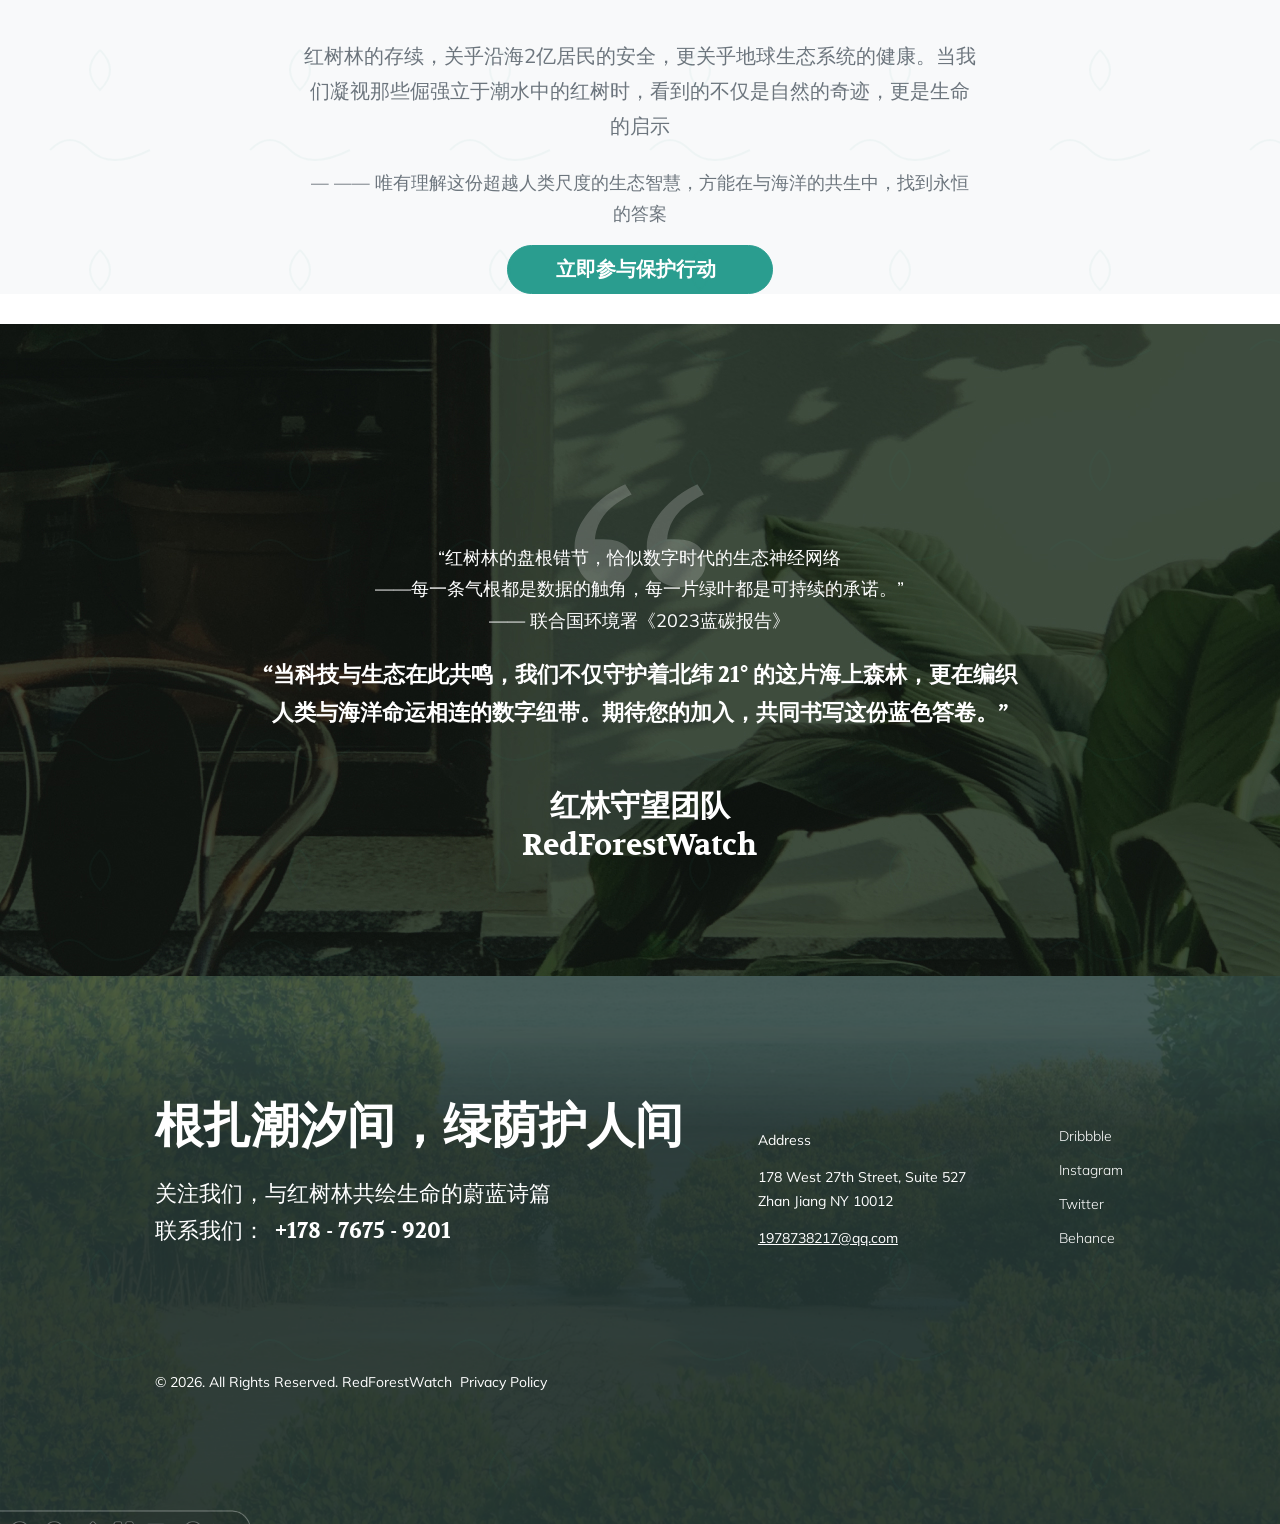
==== commit b8698c38: "exchange detail of footer" ====
--- a/index.html
+++ b/index.html
@@ -974,7 +974,7 @@
                     <path opacity="0.2" d="M59.2871 79.8594C59.2871 86.1094 56.748 91.5781 51.6699 96.2656C46.6895 100.953 40.7812 103.297 33.9453 103.297C23.2031 103.297 14.9512 99.7324 9.18945 92.6035C3.42773 85.4746 0.546875 75.6113 0.546875 63.0137C0.546875 51.2949 5.47852 39.4785 15.3418 27.5645C25.3027 15.6504 37.2656 6.61719 51.2305 0.464844L57.6758 10.8652C46.6406 16.2363 37.998 22.4863 31.748 29.6152C25.498 36.7441 21.8848 45.3867 20.9082 55.543H29.1113C35.166 55.543 40.0977 56.2266 43.9062 57.5938C47.7148 58.9609 50.791 60.8652 53.1348 63.3066C55.3809 65.6504 56.9434 68.2383 57.8223 71.0703C58.7988 73.9023 59.2871 76.832 59.2871 79.8594ZM131.504 79.8594C131.504 86.1094 128.965 91.5781 123.887 96.2656C118.906 100.953 112.998 103.297 106.162 103.297C95.4199 103.297 87.168 99.7324 81.4062 92.6035C75.6445 85.4746 72.7637 75.6113 72.7637 63.0137C72.7637 51.2949 77.6953 39.4785 87.5586 27.5645C97.5195 15.6504 109.482 6.61719 123.447 0.464844L129.893 10.8652C118.857 16.2363 110.215 22.4863 103.965 29.6152C97.7148 36.7441 94.1016 45.3867 93.125 55.543H101.328C107.383 55.543 112.314 56.2266 116.123 57.5938C119.932 58.9609 123.008 60.8652 125.352 63.3066C127.598 65.6504 129.16 68.2383 130.039 71.0703C131.016 73.9023 131.504 76.832 131.504 79.8594Z"></path>
                   </svg>
                   <div class="quote-centered__text">
-                    <p>“红树林的盘根错节，恰似数字时代的生态神经网络——每一条气根都是数据的触角，每一片绿叶都是可持续的承诺。”<br>—— 联合国环境署《2023蓝碳报告》</p>
+                    <p>“红树林的盘根错节，恰似数字时代的生态神经网络<br>——每一条气根都是数据的触角，每一片绿叶都是可持续的承诺。”<br>—— 联合国环境署《2023蓝碳报告》</p>
                     <p class="q">当科技与生态在此共鸣，我们不仅守护着北纬 21° 的这片海上森林，更在编织人类与海洋命运相连的数字纽带。期待您的加入，共同书写这份蓝色答卷。</p>
                   </div>
                   <h3 class="quote-centered__cite">红林守望团队<br>RedForestWatch</h3>
@@ -993,12 +993,12 @@
             <div class="col-lg-6 offset-xl-1">
               <h2>根扎潮汐间，绿荫护人间</h2>
               <h4 class="fw-normal">关注我们，与红树林共绘生命的蔚蓝诗篇</h4>
-              <h4 class="fw-normal">联系我们：&nbsp;&nbsp;<a class="fw-bold" href="tel:#">+1 (256) 10 87 000</a></h4>
+              <h4 class="fw-normal">联系我们：&nbsp;&nbsp;<a class="fw-bold" href="tel:#">+178&nbsp;-&nbsp;7675&nbsp;-&nbsp;9201</a></h4>
             </div>
             <div class="col-lg-3 col-sm-6">
               <div class="small">Address</div>
               <div class="small"><a href="#">178 West 27th Street, Suite 527 <br> Zhan Jiang NY 10012</a></div>
-              <div class="small"><a href="mailto:#">mail@demolink.org</a></div>
+              <div class="small"><a href="mailto:#">1978738217@qq.com</a></div>
             </div>
             <div class="col-xl-2 col-lg-3 col-sm-6">
               <ul class="footer-link-list small">
--- a/css/fonts.css
+++ b/css/fonts.css
@@ -1,7470 +1,7470 @@
-/** @group Fonts */-/*
-*
-* Font Awesome Icons 4.7.0
-* --------------------------------------------------
-*/-@font-face {-	font-family: 'FontAwesome';-	src: url("../fonts/fontawesome-webfont.eot?v=4.7.0");-	src: url("../fonts/fontawesome-webfont.eot?#iefix&v=4.7.0") format("embedded-opentype"), url("../fonts/fontawesome-webfont.woff2?v=4.7.0") format("woff2"), url("../fonts/fontawesome-webfont.woff?v=4.7.0") format("woff"), url("../fonts/fontawesome-webfont.ttf?v=4.7.0") format("truetype"), url("../fonts/fontawesome-webfont.svg?v=4.7.0#fontawesomeregular") format("svg");-	font-weight: normal;-	font-style: normal;-}--.fa {-	display: inline-block;-	font-family: 'FontAwesome';-	font-size: inherit;-	text-rendering: auto;-	-webkit-font-smoothing: antialiased;-	-moz-osx-font-smoothing: grayscale;-}--[class*='fa-']:before {-	font-weight: 400;-	font-family: 'FontAwesome';-}--/* makes the font 33% larger relative to the icon container */-.fa-lg {-	font-size: 1.33333333em;-	line-height: 0.75em;-	vertical-align: -15%;-}--.fa-2x {-	font-size: 2em;-}--.fa-3x {-	font-size: 3em;-}--.fa-4x {-	font-size: 4em;-}--.fa-5x {-	font-size: 5em;-}--.fa-fw {-	width: 1.28571429em;-	text-align: center;-}--.fa-ul {-	padding-left: 0;-	margin-left: 2.14285714em;-	list-style-type: none;-}--.fa-ul > li {-	position: relative;-}--.fa-li {-	position: absolute;-	left: -2.14285714em;-	width: 2.14285714em;-	top: 0.14285714em;-	text-align: center;-}--.fa-li.fa-lg {-	left: -1.85714286em;-}--.fa-border {-	padding: .2em .25em .15em;-	border: solid 0.08em #eeeeee;-	border-radius: .1em;-}--.fa-pull-left {-	float: left;-}--.fa-pull-right {-	float: right;-}--.fa.fa-pull-left {-	margin-right: .3em;-}--.fa.fa-pull-right {-	margin-left: .3em;-}--/* Deprecated as of 4.4.0 */-.pull-right {-	float: right;-}--.pull-left {-	float: left;-}--.fa.pull-left {-	margin-right: .3em;-}--.fa.pull-right {-	margin-left: .3em;-}--.fa-spin {-	-webkit-animation: fa-spin 2s infinite linear;-	animation: fa-spin 2s infinite linear;-}--.fa-pulse {-	-webkit-animation: fa-spin 1s infinite steps(8);-	animation: fa-spin 1s infinite steps(8);-}--@-webkit-keyframes fa-spin {-	0% {-		-webkit-transform: rotate(0deg);-		transform: rotate(0deg);-	}-	100% {-		-webkit-transform: rotate(359deg);-		transform: rotate(359deg);-	}-}--@keyframes fa-spin {-	0% {-		-webkit-transform: rotate(0deg);-		transform: rotate(0deg);-	}-	100% {-		-webkit-transform: rotate(359deg);-		transform: rotate(359deg);-	}-}--.fa-rotate-90 {-	-ms-filter: "progid:DXImageTransform.Microsoft.BasicImage(rotation=1)";-	-webkit-transform: rotate(90deg);-	-ms-transform: rotate(90deg);-	transform: rotate(90deg);-}--.fa-rotate-180 {-	-ms-filter: "progid:DXImageTransform.Microsoft.BasicImage(rotation=2)";-	-webkit-transform: rotate(180deg);-	-ms-transform: rotate(180deg);-	transform: rotate(180deg);-}--.fa-rotate-270 {-	-ms-filter: "progid:DXImageTransform.Microsoft.BasicImage(rotation=3)";-	-webkit-transform: rotate(270deg);-	-ms-transform: rotate(270deg);-	transform: rotate(270deg);-}--.fa-flip-horizontal {-	-ms-filter: "progid:DXImageTransform.Microsoft.BasicImage(rotation=0, mirror=1)";-	-webkit-transform: scale(-1, 1);-	-ms-transform: scale(-1, 1);-	transform: scale(-1, 1);-}--.fa-flip-vertical {-	-ms-filter: "progid:DXImageTransform.Microsoft.BasicImage(rotation=2, mirror=1)";-	-webkit-transform: scale(1, -1);-	-ms-transform: scale(1, -1);-	transform: scale(1, -1);-}--:root .fa-rotate-90,-:root .fa-rotate-180,-:root .fa-rotate-270,-:root .fa-flip-horizontal,-:root .fa-flip-vertical {-	filter: none;-}--.fa-stack {-	position: relative;-	display: inline-block;-	width: 2em;-	height: 2em;-	line-height: 2em;-	vertical-align: middle;-}--.fa-stack-1x,-.fa-stack-2x {-	position: absolute;-	left: 0;-	width: 100%;-	text-align: center;-}--.fa-stack-1x {-	line-height: inherit;-}--.fa-stack-2x {-	font-size: 2em;-}--.fa-inverse {-	color: #ffffff;-}--/* Font Awesome uses the Unicode Private Use Area (PUA) to ensure screen
-   readers do not read off random characters that represent icons */-.fa-glass:before {-	content: "\f000";-}--.fa-music:before {-	content: "\f001";-}--.fa-search:before {-	content: "\f002";-}--.fa-envelope-o:before {-	content: "\f003";-}--.fa-heart:before {-	content: "\f004";-}--.fa-star:before {-	content: "\f005";-}--.fa-star-o:before {-	content: "\f006";-}--.fa-user:before {-	content: "\f007";-}--.fa-film:before {-	content: "\f008";-}--.fa-th-large:before {-	content: "\f009";-}--.fa-th:before {-	content: "\f00a";-}--.fa-th-list:before {-	content: "\f00b";-}--.fa-check:before {-	content: "\f00c";-}--.fa-remove:before,-.fa-close:before,-.fa-times:before {-	content: "\f00d";-}--.fa-search-plus:before {-	content: "\f00e";-}--.fa-search-minus:before {-	content: "\f010";-}--.fa-power-off:before {-	content: "\f011";-}--.fa-signal:before {-	content: "\f012";-}--.fa-gear:before,-.fa-cog:before {-	content: "\f013";-}--.fa-trash-o:before {-	content: "\f014";-}--.fa-home:before {-	content: "\f015";-}--.fa-file-o:before {-	content: "\f016";-}--.fa-clock-o:before {-	content: "\f017";-}--.fa-road:before {-	content: "\f018";-}--.fa-download:before {-	content: "\f019";-}--.fa-arrow-circle-o-down:before {-	content: "\f01a";-}--.fa-arrow-circle-o-up:before {-	content: "\f01b";-}--.fa-inbox:before {-	content: "\f01c";-}--.fa-play-circle-o:before {-	content: "\f01d";-}--.fa-rotate-right:before,-.fa-repeat:before {-	content: "\f01e";-}--.fa-refresh:before {-	content: "\f021";-}--.fa-list-alt:before {-	content: "\f022";-}--.fa-lock:before {-	content: "\f023";-}--.fa-flag:before {-	content: "\f024";-}--.fa-headphones:before {-	content: "\f025";-}--.fa-volume-off:before {-	content: "\f026";-}--.fa-volume-down:before {-	content: "\f027";-}--.fa-volume-up:before {-	content: "\f028";-}--.fa-qrcode:before {-	content: "\f029";-}--.fa-barcode:before {-	content: "\f02a";-}--.fa-tag:before {-	content: "\f02b";-}--.fa-tags:before {-	content: "\f02c";-}--.fa-book:before {-	content: "\f02d";-}--.fa-bookmark:before {-	content: "\f02e";-}--.fa-print:before {-	content: "\f02f";-}--.fa-camera:before {-	content: "\f030";-}--.fa-font:before {-	content: "\f031";-}--.fa-bold:before {-	content: "\f032";-}--.fa-italic:before {-	content: "\f033";-}--.fa-text-height:before {-	content: "\f034";-}--.fa-text-width:before {-	content: "\f035";-}--.fa-align-left:before {-	content: "\f036";-}--.fa-align-center:before {-	content: "\f037";-}--.fa-align-right:before {-	content: "\f038";-}--.fa-align-justify:before {-	content: "\f039";-}--.fa-list:before {-	content: "\f03a";-}--.fa-dedent:before,-.fa-outdent:before {-	content: "\f03b";-}--.fa-indent:before {-	content: "\f03c";-}--.fa-video-camera:before {-	content: "\f03d";-}--.fa-photo:before,-.fa-image:before,-.fa-picture-o:before {-	content: "\f03e";-}--.fa-pencil:before {-	content: "\f040";-}--.fa-map-marker:before {-	content: "\f041";-}--.fa-adjust:before {-	content: "\f042";-}--.fa-tint:before {-	content: "\f043";-}--.fa-edit:before,-.fa-pencil-square-o:before {-	content: "\f044";-}--.fa-share-square-o:before {-	content: "\f045";-}--.fa-check-square-o:before {-	content: "\f046";-}--.fa-arrows:before {-	content: "\f047";-}--.fa-step-backward:before {-	content: "\f048";-}--.fa-fast-backward:before {-	content: "\f049";-}--.fa-backward:before {-	content: "\f04a";-}--.fa-play:before {-	content: "\f04b";-}--.fa-pause:before {-	content: "\f04c";-}--.fa-stop:before {-	content: "\f04d";-}--.fa-forward:before {-	content: "\f04e";-}--.fa-fast-forward:before {-	content: "\f050";-}--.fa-step-forward:before {-	content: "\f051";-}--.fa-eject:before {-	content: "\f052";-}--.fa-chevron-left:before {-	content: "\f053";-}--.fa-chevron-right:before {-	content: "\f054";-}--.fa-plus-circle:before {-	content: "\f055";-}--.fa-minus-circle:before {-	content: "\f056";-}--.fa-times-circle:before {-	content: "\f057";-}--.fa-check-circle:before {-	content: "\f058";-}--.fa-question-circle:before {-	content: "\f059";-}--.fa-info-circle:before {-	content: "\f05a";-}--.fa-crosshairs:before {-	content: "\f05b";-}--.fa-times-circle-o:before {-	content: "\f05c";-}--.fa-check-circle-o:before {-	content: "\f05d";-}--.fa-ban:before {-	content: "\f05e";-}--.fa-arrow-left:before {-	content: "\f060";-}--.fa-arrow-right:before {-	content: "\f061";-}--.fa-arrow-up:before {-	content: "\f062";-}--.fa-arrow-down:before {-	content: "\f063";-}--.fa-mail-forward:before,-.fa-share:before {-	content: "\f064";-}--.fa-expand:before {-	content: "\f065";-}--.fa-compress:before {-	content: "\f066";-}--.fa-plus:before {-	content: "\f067";-}--.fa-minus:before {-	content: "\f068";-}--.fa-asterisk:before {-	content: "\f069";-}--.fa-exclamation-circle:before {-	content: "\f06a";-}--.fa-gift:before {-	content: "\f06b";-}--.fa-leaf:before {-	content: "\f06c";-}--.fa-fire:before {-	content: "\f06d";-}--.fa-eye:before {-	content: "\f06e";-}--.fa-eye-slash:before {-	content: "\f070";-}--.fa-warning:before,-.fa-exclamation-triangle:before {-	content: "\f071";-}--.fa-plane:before {-	content: "\f072";-}--.fa-calendar:before {-	content: "\f073";-}--.fa-random:before {-	content: "\f074";-}--.fa-comment:before {-	content: "\f075";-}--.fa-magnet:before {-	content: "\f076";-}--.fa-chevron-up:before {-	content: "\f077";-}--.fa-chevron-down:before {-	content: "\f078";-}--.fa-retweet:before {-	content: "\f079";-}--.fa-shopping-cart:before {-	content: "\f07a";-}--.fa-folder:before {-	content: "\f07b";-}--.fa-folder-open:before {-	content: "\f07c";-}--.fa-arrows-v:before {-	content: "\f07d";-}--.fa-arrows-h:before {-	content: "\f07e";-}--.fa-bar-chart-o:before,-.fa-bar-chart:before {-	content: "\f080";-}--.fa-twitter-square:before {-	content: "\f081";-}--.fa-facebook-square:before {-	content: "\f082";-}--.fa-camera-retro:before {-	content: "\f083";-}--.fa-key:before {-	content: "\f084";-}--.fa-gears:before,-.fa-cogs:before {-	content: "\f085";-}--.fa-comments:before {-	content: "\f086";-}--.fa-thumbs-o-up:before {-	content: "\f087";-}--.fa-thumbs-o-down:before {-	content: "\f088";-}--.fa-star-half:before {-	content: "\f089";-}--.fa-heart-o:before {-	content: "\f08a";-}--.fa-sign-out:before {-	content: "\f08b";-}--.fa-linkedin-square:before {-	content: "\f08c";-}--.fa-thumb-tack:before {-	content: "\f08d";-}--.fa-external-link:before {-	content: "\f08e";-}--.fa-sign-in:before {-	content: "\f090";-}--.fa-trophy:before {-	content: "\f091";-}--.fa-github-square:before {-	content: "\f092";-}--.fa-upload:before {-	content: "\f093";-}--.fa-lemon-o:before {-	content: "\f094";-}--.fa-phone:before {-	content: "\f095";-}--.fa-square-o:before {-	content: "\f096";-}--.fa-bookmark-o:before {-	content: "\f097";-}--.fa-phone-square:before {-	content: "\f098";-}--.fa-twitter:before {-	content: "\f099";-}--.fa-facebook-f:before,-.fa-facebook:before {-	content: "\f09a";-}--.fa-github:before {-	content: "\f09b";-}--.fa-unlock:before {-	content: "\f09c";-}--.fa-credit-card:before {-	content: "\f09d";-}--.fa-feed:before,-.fa-rss:before {-	content: "\f09e";-}--.fa-hdd-o:before {-	content: "\f0a0";-}--.fa-bullhorn:before {-	content: "\f0a1";-}--.fa-bell:before {-	content: "\f0f3";-}--.fa-certificate:before {-	content: "\f0a3";-}--.fa-hand-o-right:before {-	content: "\f0a4";-}--.fa-hand-o-left:before {-	content: "\f0a5";-}--.fa-hand-o-up:before {-	content: "\f0a6";-}--.fa-hand-o-down:before {-	content: "\f0a7";-}--.fa-arrow-circle-left:before {-	content: "\f0a8";-}--.fa-arrow-circle-right:before {-	content: "\f0a9";-}--.fa-arrow-circle-up:before {-	content: "\f0aa";-}--.fa-arrow-circle-down:before {-	content: "\f0ab";-}--.fa-globe:before {-	content: "\f0ac";-}--.fa-wrench:before {-	content: "\f0ad";-}--.fa-tasks:before {-	content: "\f0ae";-}--.fa-filter:before {-	content: "\f0b0";-}--.fa-briefcase:before {-	content: "\f0b1";-}--.fa-arrows-alt:before {-	content: "\f0b2";-}--.fa-group:before,-.fa-users:before {-	content: "\f0c0";-}--.fa-chain:before,-.fa-link:before {-	content: "\f0c1";-}--.fa-cloud:before {-	content: "\f0c2";-}--.fa-flask:before {-	content: "\f0c3";-}--.fa-cut:before,-.fa-scissors:before {-	content: "\f0c4";-}--.fa-copy:before,-.fa-files-o:before {-	content: "\f0c5";-}--.fa-paperclip:before {-	content: "\f0c6";-}--.fa-save:before,-.fa-floppy-o:before {-	content: "\f0c7";-}--.fa-square:before {-	content: "\f0c8";-}--.fa-navicon:before,-.fa-reorder:before,-.fa-bars:before {-	content: "\f0c9";-}--.fa-list-ul:before {-	content: "\f0ca";-}--.fa-list-ol:before {-	content: "\f0cb";-}--.fa-strikethrough:before {-	content: "\f0cc";-}--.fa-underline:before {-	content: "\f0cd";-}--.fa-table:before {-	content: "\f0ce";-}--.fa-magic:before {-	content: "\f0d0";-}--.fa-truck:before {-	content: "\f0d1";-}--.fa-pinterest:before {-	content: "\f0d2";-}--.fa-pinterest-square:before {-	content: "\f0d3";-}--.fa-google-plus-square:before {-	content: "\f0d4";-}--.fa-google-plus:before {-	content: "\f0d5";-}--.fa-money:before {-	content: "\f0d6";-}--.fa-caret-down:before {-	content: "\f0d7";-}--.fa-caret-up:before {-	content: "\f0d8";-}--.fa-caret-left:before {-	content: "\f0d9";-}--.fa-caret-right:before {-	content: "\f0da";-}--.fa-columns:before {-	content: "\f0db";-}--.fa-unsorted:before,-.fa-sort:before {-	content: "\f0dc";-}--.fa-sort-down:before,-.fa-sort-desc:before {-	content: "\f0dd";-}--.fa-sort-up:before,-.fa-sort-asc:before {-	content: "\f0de";-}--.fa-envelope:before {-	content: "\f0e0";-}--.fa-linkedin:before {-	content: "\f0e1";-}--.fa-rotate-left:before,-.fa-undo:before {-	content: "\f0e2";-}--.fa-legal:before,-.fa-gavel:before {-	content: "\f0e3";-}--.fa-dashboard:before,-.fa-tachometer:before {-	content: "\f0e4";-}--.fa-comment-o:before {-	content: "\f0e5";-}--.fa-comments-o:before {-	content: "\f0e6";-}--.fa-flash:before,-.fa-bolt:before {-	content: "\f0e7";-}--.fa-sitemap:before {-	content: "\f0e8";-}--.fa-umbrella:before {-	content: "\f0e9";-}--.fa-paste:before,-.fa-clipboard:before {-	content: "\f0ea";-}--.fa-lightbulb-o:before {-	content: "\f0eb";-}--.fa-exchange:before {-	content: "\f0ec";-}--.fa-cloud-download:before {-	content: "\f0ed";-}--.fa-cloud-upload:before {-	content: "\f0ee";-}--.fa-user-md:before {-	content: "\f0f0";-}--.fa-stethoscope:before {-	content: "\f0f1";-}--.fa-suitcase:before {-	content: "\f0f2";-}--.fa-bell-o:before {-	content: "\f0a2";-}--.fa-coffee:before {-	content: "\f0f4";-}--.fa-cutlery:before {-	content: "\f0f5";-}--.fa-file-text-o:before {-	content: "\f0f6";-}--.fa-building-o:before {-	content: "\f0f7";-}--.fa-hospital-o:before {-	content: "\f0f8";-}--.fa-ambulance:before {-	content: "\f0f9";-}--.fa-medkit:before {-	content: "\f0fa";-}--.fa-fighter-jet:before {-	content: "\f0fb";-}--.fa-beer:before {-	content: "\f0fc";-}--.fa-h-square:before {-	content: "\f0fd";-}--.fa-plus-square:before {-	content: "\f0fe";-}--.fa-angle-double-left:before {-	content: "\f100";-}--.fa-angle-double-right:before {-	content: "\f101";-}--.fa-angle-double-up:before {-	content: "\f102";-}--.fa-angle-double-down:before {-	content: "\f103";-}--.fa-angle-left:before {-	content: "\f104";-}--.fa-angle-right:before {-	content: "\f105";-}--.fa-angle-up:before {-	content: "\f106";-}--.fa-angle-down:before {-	content: "\f107";-}--.fa-desktop:before {-	content: "\f108";-}--.fa-laptop:before {-	content: "\f109";-}--.fa-tablet:before {-	content: "\f10a";-}--.fa-mobile-phone:before,-.fa-mobile:before {-	content: "\f10b";-}--.fa-circle-o:before {-	content: "\f10c";-}--.fa-quote-left:before {-	content: "\f10d";-}--.fa-quote-right:before {-	content: "\f10e";-}--.fa-spinner:before {-	content: "\f110";-}--.fa-circle:before {-	content: "\f111";-}--.fa-mail-reply:before,-.fa-reply:before {-	content: "\f112";-}--.fa-github-alt:before {-	content: "\f113";-}--.fa-folder-o:before {-	content: "\f114";-}--.fa-folder-open-o:before {-	content: "\f115";-}--.fa-smile-o:before {-	content: "\f118";-}--.fa-frown-o:before {-	content: "\f119";-}--.fa-meh-o:before {-	content: "\f11a";-}--.fa-gamepad:before {-	content: "\f11b";-}--.fa-keyboard-o:before {-	content: "\f11c";-}--.fa-flag-o:before {-	content: "\f11d";-}--.fa-flag-checkered:before {-	content: "\f11e";-}--.fa-terminal:before {-	content: "\f120";-}--.fa-code:before {-	content: "\f121";-}--.fa-mail-reply-all:before,-.fa-reply-all:before {-	content: "\f122";-}--.fa-star-half-empty:before,-.fa-star-half-full:before,-.fa-star-half-o:before {-	content: "\f123";-}--.fa-location-arrow:before {-	content: "\f124";-}--.fa-crop:before {-	content: "\f125";-}--.fa-code-fork:before {-	content: "\f126";-}--.fa-unlink:before,-.fa-chain-broken:before {-	content: "\f127";-}--.fa-question:before {-	content: "\f128";-}--.fa-info:before {-	content: "\f129";-}--.fa-exclamation:before {-	content: "\f12a";-}--.fa-superscript:before {-	content: "\f12b";-}--.fa-subscript:before {-	content: "\f12c";-}--.fa-eraser:before {-	content: "\f12d";-}--.fa-puzzle-piece:before {-	content: "\f12e";-}--.fa-microphone:before {-	content: "\f130";-}--.fa-microphone-slash:before {-	content: "\f131";-}--.fa-shield:before {-	content: "\f132";-}--.fa-calendar-o:before {-	content: "\f133";-}--.fa-fire-extinguisher:before {-	content: "\f134";-}--.fa-rocket:before {-	content: "\f135";-}--.fa-maxcdn:before {-	content: "\f136";-}--.fa-chevron-circle-left:before {-	content: "\f137";-}--.fa-chevron-circle-right:before {-	content: "\f138";-}--.fa-chevron-circle-up:before {-	content: "\f139";-}--.fa-chevron-circle-down:before {-	content: "\f13a";-}--.fa-html5:before {-	content: "\f13b";-}--.fa-css3:before {-	content: "\f13c";-}--.fa-anchor:before {-	content: "\f13d";-}--.fa-unlock-alt:before {-	content: "\f13e";-}--.fa-bullseye:before {-	content: "\f140";-}--.fa-ellipsis-h:before {-	content: "\f141";-}--.fa-ellipsis-v:before {-	content: "\f142";-}--.fa-rss-square:before {-	content: "\f143";-}--.fa-play-circle:before {-	content: "\f144";-}--.fa-ticket:before {-	content: "\f145";-}--.fa-minus-square:before {-	content: "\f146";-}--.fa-minus-square-o:before {-	content: "\f147";-}--.fa-level-up:before {-	content: "\f148";-}--.fa-level-down:before {-	content: "\f149";-}--.fa-check-square:before {-	content: "\f14a";-}--.fa-pencil-square:before {-	content: "\f14b";-}--.fa-external-link-square:before {-	content: "\f14c";-}--.fa-share-square:before {-	content: "\f14d";-}--.fa-compass:before {-	content: "\f14e";-}--.fa-toggle-down:before,-.fa-caret-square-o-down:before {-	content: "\f150";-}--.fa-toggle-up:before,-.fa-caret-square-o-up:before {-	content: "\f151";-}--.fa-toggle-right:before,-.fa-caret-square-o-right:before {-	content: "\f152";-}--.fa-euro:before,-.fa-eur:before {-	content: "\f153";-}--.fa-gbp:before {-	content: "\f154";-}--.fa-dollar:before,-.fa-usd:before {-	content: "\f155";-}--.fa-rupee:before,-.fa-inr:before {-	content: "\f156";-}--.fa-cny:before,-.fa-rmb:before,-.fa-yen:before,-.fa-jpy:before {-	content: "\f157";-}--.fa-ruble:before,-.fa-rouble:before,-.fa-rub:before {-	content: "\f158";-}--.fa-won:before,-.fa-krw:before {-	content: "\f159";-}--.fa-bitcoin:before,-.fa-btc:before {-	content: "\f15a";-}--.fa-file:before {-	content: "\f15b";-}--.fa-file-text:before {-	content: "\f15c";-}--.fa-sort-alpha-asc:before {-	content: "\f15d";-}--.fa-sort-alpha-desc:before {-	content: "\f15e";-}--.fa-sort-amount-asc:before {-	content: "\f160";-}--.fa-sort-amount-desc:before {-	content: "\f161";-}--.fa-sort-numeric-asc:before {-	content: "\f162";-}--.fa-sort-numeric-desc:before {-	content: "\f163";-}--.fa-thumbs-up:before {-	content: "\f164";-}--.fa-thumbs-down:before {-	content: "\f165";-}--.fa-youtube-square:before {-	content: "\f166";-}--.fa-youtube:before {-	content: "\f167";-}--.fa-xing:before {-	content: "\f168";-}--.fa-xing-square:before {-	content: "\f169";-}--.fa-youtube-play:before {-	content: "\f16a";-}--.fa-dropbox:before {-	content: "\f16b";-}--.fa-stack-overflow:before {-	content: "\f16c";-}--.fa-instagram:before {-	content: "\f16d";-}--.fa-flickr:before {-	content: "\f16e";-}--.fa-adn:before {-	content: "\f170";-}--.fa-bitbucket:before {-	content: "\f171";-}--.fa-bitbucket-square:before {-	content: "\f172";-}--.fa-tumblr:before {-	content: "\f173";-}--.fa-tumblr-square:before {-	content: "\f174";-}--.fa-long-arrow-down:before {-	content: "\f175";-}--.fa-long-arrow-up:before {-	content: "\f176";-}--.fa-long-arrow-left:before {-	content: "\f177";-}--.fa-long-arrow-right:before {-	content: "\f178";-}--.fa-apple:before {-	content: "\f179";-}--.fa-windows:before {-	content: "\f17a";-}--.fa-android:before {-	content: "\f17b";-}--.fa-linux:before {-	content: "\f17c";-}--.fa-dribbble:before {-	content: "\f17d";-}--.fa-skype:before {-	content: "\f17e";-}--.fa-foursquare:before {-	content: "\f180";-}--.fa-trello:before {-	content: "\f181";-}--.fa-female:before {-	content: "\f182";-}--.fa-male:before {-	content: "\f183";-}--.fa-gittip:before,-.fa-gratipay:before {-	content: "\f184";-}--.fa-sun-o:before {-	content: "\f185";-}--.fa-moon-o:before {-	content: "\f186";-}--.fa-archive:before {-	content: "\f187";-}--.fa-bug:before {-	content: "\f188";-}--.fa-vk:before {-	content: "\f189";-}--.fa-weibo:before {-	content: "\f18a";-}--.fa-renren:before {-	content: "\f18b";-}--.fa-pagelines:before {-	content: "\f18c";-}--.fa-stack-exchange:before {-	content: "\f18d";-}--.fa-arrow-circle-o-right:before {-	content: "\f18e";-}--.fa-arrow-circle-o-left:before {-	content: "\f190";-}--.fa-toggle-left:before,-.fa-caret-square-o-left:before {-	content: "\f191";-}--.fa-dot-circle-o:before {-	content: "\f192";-}--.fa-wheelchair:before {-	content: "\f193";-}--.fa-vimeo-square:before {-	content: "\f194";-}--.fa-turkish-lira:before,-.fa-try:before {-	content: "\f195";-}--.fa-plus-square-o:before {-	content: "\f196";-}--.fa-space-shuttle:before {-	content: "\f197";-}--.fa-slack:before {-	content: "\f198";-}--.fa-envelope-square:before {-	content: "\f199";-}--.fa-wordpress:before {-	content: "\f19a";-}--.fa-openid:before {-	content: "\f19b";-}--.fa-institution:before,-.fa-bank:before,-.fa-university:before {-	content: "\f19c";-}--.fa-mortar-board:before,-.fa-graduation-cap:before {-	content: "\f19d";-}--.fa-yahoo:before {-	content: "\f19e";-}--.fa-google:before {-	content: "\f1a0";-}--.fa-reddit:before {-	content: "\f1a1";-}--.fa-reddit-square:before {-	content: "\f1a2";-}--.fa-stumbleupon-circle:before {-	content: "\f1a3";-}--.fa-stumbleupon:before {-	content: "\f1a4";-}--.fa-delicious:before {-	content: "\f1a5";-}--.fa-digg:before {-	content: "\f1a6";-}--.fa-pied-piper-pp:before {-	content: "\f1a7";-}--.fa-pied-piper-alt:before {-	content: "\f1a8";-}--.fa-drupal:before {-	content: "\f1a9";-}--.fa-joomla:before {-	content: "\f1aa";-}--.fa-language:before {-	content: "\f1ab";-}--.fa-fax:before {-	content: "\f1ac";-}--.fa-building:before {-	content: "\f1ad";-}--.fa-child:before {-	content: "\f1ae";-}--.fa-paw:before {-	content: "\f1b0";-}--.fa-spoon:before {-	content: "\f1b1";-}--.fa-cube:before {-	content: "\f1b2";-}--.fa-cubes:before {-	content: "\f1b3";-}--.fa-behance:before {-	content: "\f1b4";-}--.fa-behance-square:before {-	content: "\f1b5";-}--.fa-steam:before {-	content: "\f1b6";-}--.fa-steam-square:before {-	content: "\f1b7";-}--.fa-recycle:before {-	content: "\f1b8";-}--.fa-automobile:before,-.fa-car:before {-	content: "\f1b9";-}--.fa-cab:before,-.fa-taxi:before {-	content: "\f1ba";-}--.fa-tree:before {-	content: "\f1bb";-}--.fa-spotify:before {-	content: "\f1bc";-}--.fa-deviantart:before {-	content: "\f1bd";-}--.fa-soundcloud:before {-	content: "\f1be";-}--.fa-database:before {-	content: "\f1c0";-}--.fa-file-pdf-o:before {-	content: "\f1c1";-}--.fa-file-word-o:before {-	content: "\f1c2";-}--.fa-file-excel-o:before {-	content: "\f1c3";-}--.fa-file-powerpoint-o:before {-	content: "\f1c4";-}--.fa-file-photo-o:before,-.fa-file-picture-o:before,-.fa-file-image-o:before {-	content: "\f1c5";-}--.fa-file-zip-o:before,-.fa-file-archive-o:before {-	content: "\f1c6";-}--.fa-file-sound-o:before,-.fa-file-audio-o:before {-	content: "\f1c7";-}--.fa-file-movie-o:before,-.fa-file-video-o:before {-	content: "\f1c8";-}--.fa-file-code-o:before {-	content: "\f1c9";-}--.fa-vine:before {-	content: "\f1ca";-}--.fa-codepen:before {-	content: "\f1cb";-}--.fa-jsfiddle:before {-	content: "\f1cc";-}--.fa-life-bouy:before,-.fa-life-buoy:before,-.fa-life-saver:before,-.fa-support:before,-.fa-life-ring:before {-	content: "\f1cd";-}--.fa-circle-o-notch:before {-	content: "\f1ce";-}--.fa-ra:before,-.fa-resistance:before,-.fa-rebel:before {-	content: "\f1d0";-}--.fa-ge:before,-.fa-empire:before {-	content: "\f1d1";-}--.fa-git-square:before {-	content: "\f1d2";-}--.fa-git:before {-	content: "\f1d3";-}--.fa-y-combinator-square:before,-.fa-yc-square:before,-.fa-hacker-news:before {-	content: "\f1d4";-}--.fa-tencent-weibo:before {-	content: "\f1d5";-}--.fa-qq:before {-	content: "\f1d6";-}--.fa-wechat:before,-.fa-weixin:before {-	content: "\f1d7";-}--.fa-send:before,-.fa-paper-plane:before {-	content: "\f1d8";-}--.fa-send-o:before,-.fa-paper-plane-o:before {-	content: "\f1d9";-}--.fa-history:before {-	content: "\f1da";-}--.fa-circle-thin:before {-	content: "\f1db";-}--.fa-header:before {-	content: "\f1dc";-}--.fa-paragraph:before {-	content: "\f1dd";-}--.fa-sliders:before {-	content: "\f1de";-}--.fa-share-alt:before {-	content: "\f1e0";-}--.fa-share-alt-square:before {-	content: "\f1e1";-}--.fa-bomb:before {-	content: "\f1e2";-}--.fa-soccer-ball-o:before,-.fa-futbol-o:before {-	content: "\f1e3";-}--.fa-tty:before {-	content: "\f1e4";-}--.fa-binoculars:before {-	content: "\f1e5";-}--.fa-plug:before {-	content: "\f1e6";-}--.fa-slideshare:before {-	content: "\f1e7";-}--.fa-twitch:before {-	content: "\f1e8";-}--.fa-yelp:before {-	content: "\f1e9";-}--.fa-newspaper-o:before {-	content: "\f1ea";-}--.fa-wifi:before {-	content: "\f1eb";-}--.fa-calculator:before {-	content: "\f1ec";-}--.fa-paypal:before {-	content: "\f1ed";-}--.fa-google-wallet:before {-	content: "\f1ee";-}--.fa-cc-visa:before {-	content: "\f1f0";-}--.fa-cc-mastercard:before {-	content: "\f1f1";-}--.fa-cc-discover:before {-	content: "\f1f2";-}--.fa-cc-amex:before {-	content: "\f1f3";-}--.fa-cc-paypal:before {-	content: "\f1f4";-}--.fa-cc-stripe:before {-	content: "\f1f5";-}--.fa-bell-slash:before {-	content: "\f1f6";-}--.fa-bell-slash-o:before {-	content: "\f1f7";-}--.fa-trash:before {-	content: "\f1f8";-}--.fa-copyright:before {-	content: "\f1f9";-}--.fa-at:before {-	content: "\f1fa";-}--.fa-eyedropper:before {-	content: "\f1fb";-}--.fa-paint-brush:before {-	content: "\f1fc";-}--.fa-birthday-cake:before {-	content: "\f1fd";-}--.fa-area-chart:before {-	content: "\f1fe";-}--.fa-pie-chart:before {-	content: "\f200";-}--.fa-line-chart:before {-	content: "\f201";-}--.fa-lastfm:before {-	content: "\f202";-}--.fa-lastfm-square:before {-	content: "\f203";-}--.fa-toggle-off:before {-	content: "\f204";-}--.fa-toggle-on:before {-	content: "\f205";-}--.fa-bicycle:before {-	content: "\f206";-}--.fa-bus:before {-	content: "\f207";-}--.fa-ioxhost:before {-	content: "\f208";-}--.fa-angellist:before {-	content: "\f209";-}--.fa-cc:before {-	content: "\f20a";-}--.fa-shekel:before,-.fa-sheqel:before,-.fa-ils:before {-	content: "\f20b";-}--.fa-meanpath:before {-	content: "\f20c";-}--.fa-buysellads:before {-	content: "\f20d";-}--.fa-connectdevelop:before {-	content: "\f20e";-}--.fa-dashcube:before {-	content: "\f210";-}--.fa-forumbee:before {-	content: "\f211";-}--.fa-leanpub:before {-	content: "\f212";-}--.fa-sellsy:before {-	content: "\f213";-}--.fa-shirtsinbulk:before {-	content: "\f214";-}--.fa-simplybuilt:before {-	content: "\f215";-}--.fa-skyatlas:before {-	content: "\f216";-}--.fa-cart-plus:before {-	content: "\f217";-}--.fa-cart-arrow-down:before {-	content: "\f218";-}--.fa-diamond:before {-	content: "\f219";-}--.fa-ship:before {-	content: "\f21a";-}--.fa-user-secret:before {-	content: "\f21b";-}--.fa-motorcycle:before {-	content: "\f21c";-}--.fa-street-view:before {-	content: "\f21d";-}--.fa-heartbeat:before {-	content: "\f21e";-}--.fa-venus:before {-	content: "\f221";-}--.fa-mars:before {-	content: "\f222";-}--.fa-mercury:before {-	content: "\f223";-}--.fa-intersex:before,-.fa-transgender:before {-	content: "\f224";-}--.fa-transgender-alt:before {-	content: "\f225";-}--.fa-venus-double:before {-	content: "\f226";-}--.fa-mars-double:before {-	content: "\f227";-}--.fa-venus-mars:before {-	content: "\f228";-}--.fa-mars-stroke:before {-	content: "\f229";-}--.fa-mars-stroke-v:before {-	content: "\f22a";-}--.fa-mars-stroke-h:before {-	content: "\f22b";-}--.fa-neuter:before {-	content: "\f22c";-}--.fa-genderless:before {-	content: "\f22d";-}--.fa-facebook-official:before {-	content: "\f230";-}--.fa-pinterest-p:before {-	content: "\f231";-}--.fa-whatsapp:before {-	content: "\f232";-}--.fa-server:before {-	content: "\f233";-}--.fa-user-plus:before {-	content: "\f234";-}--.fa-user-times:before {-	content: "\f235";-}--.fa-hotel:before,-.fa-bed:before {-	content: "\f236";-}--.fa-viacoin:before {-	content: "\f237";-}--.fa-train:before {-	content: "\f238";-}--.fa-subway:before {-	content: "\f239";-}--.fa-medium:before {-	content: "\f23a";-}--.fa-yc:before,-.fa-y-combinator:before {-	content: "\f23b";-}--.fa-optin-monster:before {-	content: "\f23c";-}--.fa-opencart:before {-	content: "\f23d";-}--.fa-expeditedssl:before {-	content: "\f23e";-}--.fa-battery-4:before,-.fa-battery:before,-.fa-battery-full:before {-	content: "\f240";-}--.fa-battery-3:before,-.fa-battery-three-quarters:before {-	content: "\f241";-}--.fa-battery-2:before,-.fa-battery-half:before {-	content: "\f242";-}--.fa-battery-1:before,-.fa-battery-quarter:before {-	content: "\f243";-}--.fa-battery-0:before,-.fa-battery-empty:before {-	content: "\f244";-}--.fa-mouse-pointer:before {-	content: "\f245";-}--.fa-i-cursor:before {-	content: "\f246";-}--.fa-object-group:before {-	content: "\f247";-}--.fa-object-ungroup:before {-	content: "\f248";-}--.fa-sticky-note:before {-	content: "\f249";-}--.fa-sticky-note-o:before {-	content: "\f24a";-}--.fa-cc-jcb:before {-	content: "\f24b";-}--.fa-cc-diners-club:before {-	content: "\f24c";-}--.fa-clone:before {-	content: "\f24d";-}--.fa-balance-scale:before {-	content: "\f24e";-}--.fa-hourglass-o:before {-	content: "\f250";-}--.fa-hourglass-1:before,-.fa-hourglass-start:before {-	content: "\f251";-}--.fa-hourglass-2:before,-.fa-hourglass-half:before {-	content: "\f252";-}--.fa-hourglass-3:before,-.fa-hourglass-end:before {-	content: "\f253";-}--.fa-hourglass:before {-	content: "\f254";-}--.fa-hand-grab-o:before,-.fa-hand-rock-o:before {-	content: "\f255";-}--.fa-hand-stop-o:before,-.fa-hand-paper-o:before {-	content: "\f256";-}--.fa-hand-scissors-o:before {-	content: "\f257";-}--.fa-hand-lizard-o:before {-	content: "\f258";-}--.fa-hand-spock-o:before {-	content: "\f259";-}--.fa-hand-pointer-o:before {-	content: "\f25a";-}--.fa-hand-peace-o:before {-	content: "\f25b";-}--.fa-trademark:before {-	content: "\f25c";-}--.fa-registered:before {-	content: "\f25d";-}--.fa-creative-commons:before {-	content: "\f25e";-}--.fa-gg:before {-	content: "\f260";-}--.fa-gg-circle:before {-	content: "\f261";-}--.fa-tripadvisor:before {-	content: "\f262";-}--.fa-odnoklassniki:before {-	content: "\f263";-}--.fa-odnoklassniki-square:before {-	content: "\f264";-}--.fa-get-pocket:before {-	content: "\f265";-}--.fa-wikipedia-w:before {-	content: "\f266";-}--.fa-safari:before {-	content: "\f267";-}--.fa-chrome:before {-	content: "\f268";-}--.fa-firefox:before {-	content: "\f269";-}--.fa-opera:before {-	content: "\f26a";-}--.fa-internet-explorer:before {-	content: "\f26b";-}--.fa-tv:before,-.fa-television:before {-	content: "\f26c";-}--.fa-contao:before {-	content: "\f26d";-}--.fa-500px:before {-	content: "\f26e";-}--.fa-amazon:before {-	content: "\f270";-}--.fa-calendar-plus-o:before {-	content: "\f271";-}--.fa-calendar-minus-o:before {-	content: "\f272";-}--.fa-calendar-times-o:before {-	content: "\f273";-}--.fa-calendar-check-o:before {-	content: "\f274";-}--.fa-industry:before {-	content: "\f275";-}--.fa-map-pin:before {-	content: "\f276";-}--.fa-map-signs:before {-	content: "\f277";-}--.fa-map-o:before {-	content: "\f278";-}--.fa-map:before {-	content: "\f279";-}--.fa-commenting:before {-	content: "\f27a";-}--.fa-commenting-o:before {-	content: "\f27b";-}--.fa-houzz:before {-	content: "\f27c";-}--.fa-vimeo:before {-	content: "\f27d";-}--.fa-black-tie:before {-	content: "\f27e";-}--.fa-fonticons:before {-	content: "\f280";-}--.fa-reddit-alien:before {-	content: "\f281";-}--.fa-edge:before {-	content: "\f282";-}--.fa-credit-card-alt:before {-	content: "\f283";-}--.fa-codiepie:before {-	content: "\f284";-}--.fa-modx:before {-	content: "\f285";-}--.fa-fort-awesome:before {-	content: "\f286";-}--.fa-usb:before {-	content: "\f287";-}--.fa-product-hunt:before {-	content: "\f288";-}--.fa-mixcloud:before {-	content: "\f289";-}--.fa-scribd:before {-	content: "\f28a";-}--.fa-pause-circle:before {-	content: "\f28b";-}--.fa-pause-circle-o:before {-	content: "\f28c";-}--.fa-stop-circle:before {-	content: "\f28d";-}--.fa-stop-circle-o:before {-	content: "\f28e";-}--.fa-shopping-bag:before {-	content: "\f290";-}--.fa-shopping-basket:before {-	content: "\f291";-}--.fa-hashtag:before {-	content: "\f292";-}--.fa-bluetooth:before {-	content: "\f293";-}--.fa-bluetooth-b:before {-	content: "\f294";-}--.fa-percent:before {-	content: "\f295";-}--.fa-gitlab:before {-	content: "\f296";-}--.fa-wpbeginner:before {-	content: "\f297";-}--.fa-wpforms:before {-	content: "\f298";-}--.fa-envira:before {-	content: "\f299";-}--.fa-universal-access:before {-	content: "\f29a";-}--.fa-wheelchair-alt:before {-	content: "\f29b";-}--.fa-question-circle-o:before {-	content: "\f29c";-}--.fa-blind:before {-	content: "\f29d";-}--.fa-audio-description:before {-	content: "\f29e";-}--.fa-volume-control-phone:before {-	content: "\f2a0";-}--.fa-braille:before {-	content: "\f2a1";-}--.fa-assistive-listening-systems:before {-	content: "\f2a2";-}--.fa-asl-interpreting:before,-.fa-american-sign-language-interpreting:before {-	content: "\f2a3";-}--.fa-deafness:before,-.fa-hard-of-hearing:before,-.fa-deaf:before {-	content: "\f2a4";-}--.fa-glide:before {-	content: "\f2a5";-}--.fa-glide-g:before {-	content: "\f2a6";-}--.fa-signing:before,-.fa-sign-language:before {-	content: "\f2a7";-}--.fa-low-vision:before {-	content: "\f2a8";-}--.fa-viadeo:before {-	content: "\f2a9";-}--.fa-viadeo-square:before {-	content: "\f2aa";-}--.fa-snapchat:before {-	content: "\f2ab";-}--.fa-snapchat-ghost:before {-	content: "\f2ac";-}--.fa-snapchat-square:before {-	content: "\f2ad";-}--.fa-pied-piper:before {-	content: "\f2ae";-}--.fa-first-order:before {-	content: "\f2b0";-}--.fa-yoast:before {-	content: "\f2b1";-}--.fa-themeisle:before {-	content: "\f2b2";-}--.fa-google-plus-circle:before,-.fa-google-plus-official:before {-	content: "\f2b3";-}--.fa-fa:before,-.fa-font-awesome:before {-	content: "\f2b4";-}--.fa-handshake-o:before {-	content: "\f2b5";-}--.fa-envelope-open:before {-	content: "\f2b6";-}--.fa-envelope-open-o:before {-	content: "\f2b7";-}--.fa-linode:before {-	content: "\f2b8";-}--.fa-address-book:before {-	content: "\f2b9";-}--.fa-address-book-o:before {-	content: "\f2ba";-}--.fa-vcard:before,-.fa-address-card:before {-	content: "\f2bb";-}--.fa-vcard-o:before,-.fa-address-card-o:before {-	content: "\f2bc";-}--.fa-user-circle:before {-	content: "\f2bd";-}--.fa-user-circle-o:before {-	content: "\f2be";-}--.fa-user-o:before {-	content: "\f2c0";-}--.fa-id-badge:before {-	content: "\f2c1";-}--.fa-drivers-license:before,-.fa-id-card:before {-	content: "\f2c2";-}--.fa-drivers-license-o:before,-.fa-id-card-o:before {-	content: "\f2c3";-}--.fa-quora:before {-	content: "\f2c4";-}--.fa-free-code-camp:before {-	content: "\f2c5";-}--.fa-telegram:before {-	content: "\f2c6";-}--.fa-thermometer-4:before,-.fa-thermometer:before,-.fa-thermometer-full:before {-	content: "\f2c7";-}--.fa-thermometer-3:before,-.fa-thermometer-three-quarters:before {-	content: "\f2c8";-}--.fa-thermometer-2:before,-.fa-thermometer-half:before {-	content: "\f2c9";-}--.fa-thermometer-1:before,-.fa-thermometer-quarter:before {-	content: "\f2ca";-}--.fa-thermometer-0:before,-.fa-thermometer-empty:before {-	content: "\f2cb";-}--.fa-shower:before {-	content: "\f2cc";-}--.fa-bathtub:before,-.fa-s15:before,-.fa-bath:before {-	content: "\f2cd";-}--.fa-podcast:before {-	content: "\f2ce";-}--.fa-window-maximize:before {-	content: "\f2d0";-}--.fa-window-minimize:before {-	content: "\f2d1";-}--.fa-window-restore:before {-	content: "\f2d2";-}--.fa-times-rectangle:before,-.fa-window-close:before {-	content: "\f2d3";-}--.fa-times-rectangle-o:before,-.fa-window-close-o:before {-	content: "\f2d4";-}--.fa-bandcamp:before {-	content: "\f2d5";-}--.fa-grav:before {-	content: "\f2d6";-}--.fa-etsy:before {-	content: "\f2d7";-}--.fa-imdb:before {-	content: "\f2d8";-}--.fa-ravelry:before {-	content: "\f2d9";-}--.fa-eercast:before {-	content: "\f2da";-}--.fa-microchip:before {-	content: "\f2db";-}--.fa-snowflake-o:before {-	content: "\f2dc";-}--.fa-superpowers:before {-	content: "\f2dd";-}--.fa-wpexplorer:before {-	content: "\f2de";-}--.fa-meetup:before {-	content: "\f2e0";-}--.visually-hidden {-	position: absolute;-	width: 1px;-	height: 1px;-	padding: 0;-	margin: -1px;-	overflow: hidden;-	clip: rect(0, 0, 0, 0);-	border: 0;-}--.visually-hidden-focusable:active,-.visually-hidden-focusable:focus {-	position: static;-	width: auto;-	height: auto;-	margin: 0;-	overflow: visible;-	clip: auto;-}--@font-face {-	font-family: 'Linearicons';-	src: url("../fonts/Linearicons.ttf") format("truetype");-	font-weight: normal;-	font-style: normal;-}--[class^="linear-icon-"]::before,-[class*=" linear-icon-"]::before {-	font-family: 'Linearicons';-	speak: none;-	font-style: normal;-	font-weight: normal;-	font-variant: normal;-	text-transform: none;-	line-height: 1;-	/* Enable Ligatures ================ */-	-webkit-font-feature-settings: "liga";-	-moz-font-feature-settings: "liga=1";-	-moz-font-feature-settings: "liga";-	-ms-font-feature-settings: "liga" 1;-	-o-font-feature-settings: "liga";-	font-feature-settings: "liga";-	/* Better Font Rendering =========== */-	-webkit-font-smoothing: antialiased;-	-moz-osx-font-smoothing: grayscale;-}--.linear-icon-home:before {-	content: "\e600";-}--.linear-icon-home2:before {-	content: "\e601";-}--.linear-icon-home3:before {-	content: "\e602";-}--.linear-icon-home4:before {-	content: "\e603";-}--.linear-icon-home5:before {-	content: "\e604";-}--.linear-icon-home6:before {-	content: "\e605";-}--.linear-icon-bathtub:before {-	content: "\e606";-}--.linear-icon-toothbrush:before {-	content: "\e607";-}--.linear-icon-bed:before {-	content: "\e608";-}--.linear-icon-couch:before {-	content: "\e609";-}--.linear-icon-chair:before {-	content: "\e60a";-}--.linear-icon-city:before {-	content: "\e60b";-}--.linear-icon-apartment:before {-	content: "\e60c";-}--.linear-icon-pencil:before {-	content: "\e60d";-}--.linear-icon-pencil2:before {-	content: "\e60e";-}--.linear-icon-pen:before {-	content: "\e60f";-}--.linear-icon-pencil3:before {-	content: "\e610";-}--.linear-icon-eraser:before {-	content: "\e611";-}--.linear-icon-pencil4:before {-	content: "\e612";-}--.linear-icon-pencil5:before {-	content: "\e613";-}--.linear-icon-feather:before {-	content: "\e614";-}--.linear-icon-feather2:before {-	content: "\e615";-}--.linear-icon-feather3:before {-	content: "\e616";-}--.linear-icon-pen2:before {-	content: "\e617";-}--.linear-icon-pen-add:before {-	content: "\e618";-}--.linear-icon-pen-remove:before {-	content: "\e619";-}--.linear-icon-vector:before {-	content: "\e61a";-}--.linear-icon-pen3:before {-	content: "\e61b";-}--.linear-icon-blog:before {-	content: "\e61c";-}--.linear-icon-brush:before {-	content: "\e61d";-}--.linear-icon-brush2:before {-	content: "\e61e";-}--.linear-icon-spray:before {-	content: "\e61f";-}--.linear-icon-paint-roller:before {-	content: "\e620";-}--.linear-icon-stamp:before {-	content: "\e621";-}--.linear-icon-tape:before {-	content: "\e622";-}--.linear-icon-desk-tape:before {-	content: "\e623";-}--.linear-icon-texture:before {-	content: "\e624";-}--.linear-icon-eye-dropper:before {-	content: "\e625";-}--.linear-icon-palette:before {-	content: "\e626";-}--.linear-icon-color-sampler:before {-	content: "\e627";-}--.linear-icon-bucket:before {-	content: "\e628";-}--.linear-icon-gradient:before {-	content: "\e629";-}--.linear-icon-gradient2:before {-	content: "\e62a";-}--.linear-icon-magic-wand:before {-	content: "\e62b";-}--.linear-icon-magnet:before {-	content: "\e62c";-}--.linear-icon-pencil-ruler:before {-	content: "\e62d";-}--.linear-icon-pencil-ruler2:before {-	content: "\e62e";-}--.linear-icon-compass:before {-	content: "\e62f";-}--.linear-icon-aim:before {-	content: "\e630";-}--.linear-icon-gun:before {-	content: "\e631";-}--.linear-icon-bottle:before {-	content: "\e632";-}--.linear-icon-drop:before {-	content: "\e633";-}--.linear-icon-drop-crossed:before {-	content: "\e634";-}--.linear-icon-drop2:before {-	content: "\e635";-}--.linear-icon-snow:before {-	content: "\e636";-}--.linear-icon-snow2:before {-	content: "\e637";-}--.linear-icon-fire:before {-	content: "\e638";-}--.linear-icon-lighter:before {-	content: "\e639";-}--.linear-icon-knife:before {-	content: "\e63a";-}--.linear-icon-dagger:before {-	content: "\e63b";-}--.linear-icon-tissue:before {-	content: "\e63c";-}--.linear-icon-toilet-paper:before {-	content: "\e63d";-}--.linear-icon-poop:before {-	content: "\e63e";-}--.linear-icon-umbrella:before {-	content: "\e63f";-}--.linear-icon-umbrella2:before {-	content: "\e640";-}--.linear-icon-rain:before {-	content: "\e641";-}--.linear-icon-tornado:before {-	content: "\e642";-}--.linear-icon-wind:before {-	content: "\e643";-}--.linear-icon-fan:before {-	content: "\e644";-}--.linear-icon-contrast:before {-	content: "\e645";-}--.linear-icon-sun-small:before {-	content: "\e646";-}--.linear-icon-sun:before {-	content: "\e647";-}--.linear-icon-sun2:before {-	content: "\e648";-}--.linear-icon-moon:before {-	content: "\e649";-}--.linear-icon-cloud:before {-	content: "\e64a";-}--.linear-icon-cloud-upload:before {-	content: "\e64b";-}--.linear-icon-cloud-download:before {-	content: "\e64c";-}--.linear-icon-cloud-rain:before {-	content: "\e64d";-}--.linear-icon-cloud-hailstones:before {-	content: "\e64e";-}--.linear-icon-cloud-snow:before {-	content: "\e64f";-}--.linear-icon-cloud-windy:before {-	content: "\e650";-}--.linear-icon-sun-wind:before {-	content: "\e651";-}--.linear-icon-cloud-fog:before {-	content: "\e652";-}--.linear-icon-cloud-sun:before {-	content: "\e653";-}--.linear-icon-cloud-lightning:before {-	content: "\e654";-}--.linear-icon-cloud-sync:before {-	content: "\e655";-}--.linear-icon-cloud-lock:before {-	content: "\e656";-}--.linear-icon-cloud-gear:before {-	content: "\e657";-}--.linear-icon-cloud-alert:before {-	content: "\e658";-}--.linear-icon-cloud-check:before {-	content: "\e659";-}--.linear-icon-cloud-cross:before {-	content: "\e65a";-}--.linear-icon-cloud-crossed:before {-	content: "\e65b";-}--.linear-icon-cloud-database:before {-	content: "\e65c";-}--.linear-icon-database:before {-	content: "\e65d";-}--.linear-icon-database-add:before {-	content: "\e65e";-}--.linear-icon-database-remove:before {-	content: "\e65f";-}--.linear-icon-database-lock:before {-	content: "\e660";-}--.linear-icon-database-refresh:before {-	content: "\e661";-}--.linear-icon-database-check:before {-	content: "\e662";-}--.linear-icon-database-history:before {-	content: "\e663";-}--.linear-icon-database-upload:before {-	content: "\e664";-}--.linear-icon-database-download:before {-	content: "\e665";-}--.linear-icon-server:before {-	content: "\e666";-}--.linear-icon-shield:before {-	content: "\e667";-}--.linear-icon-shield-check:before {-	content: "\e668";-}--.linear-icon-shield-alert:before {-	content: "\e669";-}--.linear-icon-shield-cross:before {-	content: "\e66a";-}--.linear-icon-lock:before {-	content: "\e66b";-}--.linear-icon-rotation-lock:before {-	content: "\e66c";-}--.linear-icon-unlock:before {-	content: "\e66d";-}--.linear-icon-key:before {-	content: "\e66e";-}--.linear-icon-key-hole:before {-	content: "\e66f";-}--.linear-icon-toggle-off:before {-	content: "\e670";-}--.linear-icon-toggle-on:before {-	content: "\e671";-}--.linear-icon-cog:before {-	content: "\e672";-}--.linear-icon-cog2:before {-	content: "\e673";-}--.linear-icon-wrench:before {-	content: "\e674";-}--.linear-icon-screwdriver:before {-	content: "\e675";-}--.linear-icon-hammer-wrench:before {-	content: "\e676";-}--.linear-icon-hammer:before {-	content: "\e677";-}--.linear-icon-saw:before {-	content: "\e678";-}--.linear-icon-axe:before {-	content: "\e679";-}--.linear-icon-axe2:before {-	content: "\e67a";-}--.linear-icon-shovel:before {-	content: "\e67b";-}--.linear-icon-pickaxe:before {-	content: "\e67c";-}--.linear-icon-factory:before {-	content: "\e67d";-}--.linear-icon-factory2:before {-	content: "\e67e";-}--.linear-icon-recycle:before {-	content: "\e67f";-}--.linear-icon-trash:before {-	content: "\e680";-}--.linear-icon-trash2:before {-	content: "\e681";-}--.linear-icon-trash3:before {-	content: "\e682";-}--.linear-icon-broom:before {-	content: "\e683";-}--.linear-icon-game:before {-	content: "\e684";-}--.linear-icon-gamepad:before {-	content: "\e685";-}--.linear-icon-joystick:before {-	content: "\e686";-}--.linear-icon-dice:before {-	content: "\e687";-}--.linear-icon-spades:before {-	content: "\e688";-}--.linear-icon-diamonds:before {-	content: "\e689";-}--.linear-icon-clubs:before {-	content: "\e68a";-}--.linear-icon-hearts:before {-	content: "\e68b";-}--.linear-icon-heart:before {-	content: "\e68c";-}--.linear-icon-star:before {-	content: "\e68d";-}--.linear-icon-star-half:before {-	content: "\e68e";-}--.linear-icon-star-empty:before {-	content: "\e68f";-}--.linear-icon-flag:before {-	content: "\e690";-}--.linear-icon-flag2:before {-	content: "\e691";-}--.linear-icon-flag3:before {-	content: "\e692";-}--.linear-icon-mailbox-full:before {-	content: "\e693";-}--.linear-icon-mailbox-empty:before {-	content: "\e694";-}--.linear-icon-at-sign:before {-	content: "\e695";-}--.linear-icon-envelope:before {-	content: "\e696";-}--.linear-icon-envelope-open:before {-	content: "\e697";-}--.linear-icon-paperclip:before {-	content: "\e698";-}--.linear-icon-paper-plane:before {-	content: "\e699";-}--.linear-icon-reply:before {-	content: "\e69a";-}--.linear-icon-reply-all:before {-	content: "\e69b";-}--.linear-icon-inbox:before {-	content: "\e69c";-}--.linear-icon-inbox2:before {-	content: "\e69d";-}--.linear-icon-outbox:before {-	content: "\e69e";-}--.linear-icon-box:before {-	content: "\e69f";-}--.linear-icon-archive:before {-	content: "\e6a0";-}--.linear-icon-archive2:before {-	content: "\e6a1";-}--.linear-icon-drawers:before {-	content: "\e6a2";-}--.linear-icon-drawers2:before {-	content: "\e6a3";-}--.linear-icon-drawers3:before {-	content: "\e6a4";-}--.linear-icon-eye:before {-	content: "\e6a5";-}--.linear-icon-eye-crossed:before {-	content: "\e6a6";-}--.linear-icon-eye-plus:before {-	content: "\e6a7";-}--.linear-icon-eye-minus:before {-	content: "\e6a8";-}--.linear-icon-binoculars:before {-	content: "\e6a9";-}--.linear-icon-binoculars2:before {-	content: "\e6aa";-}--.linear-icon-hdd:before {-	content: "\e6ab";-}--.linear-icon-hdd-down:before {-	content: "\e6ac";-}--.linear-icon-hdd-up:before {-	content: "\e6ad";-}--.linear-icon-floppy-disk:before {-	content: "\e6ae";-}--.linear-icon-disc:before {-	content: "\e6af";-}--.linear-icon-tape2:before {-	content: "\e6b0";-}--.linear-icon-printer:before {-	content: "\e6b1";-}--.linear-icon-shredder:before {-	content: "\e6b2";-}--.linear-icon-file-empty:before {-	content: "\e6b3";-}--.linear-icon-file-add:before {-	content: "\e6b4";-}--.linear-icon-file-check:before {-	content: "\e6b5";-}--.linear-icon-file-lock:before {-	content: "\e6b6";-}--.linear-icon-files:before {-	content: "\e6b7";-}--.linear-icon-copy:before {-	content: "\e6b8";-}--.linear-icon-compare:before {-	content: "\e6b9";-}--.linear-icon-folder:before {-	content: "\e6ba";-}--.linear-icon-folder-search:before {-	content: "\e6bb";-}--.linear-icon-folder-plus:before {-	content: "\e6bc";-}--.linear-icon-folder-minus:before {-	content: "\e6bd";-}--.linear-icon-folder-download:before {-	content: "\e6be";-}--.linear-icon-folder-upload:before {-	content: "\e6bf";-}--.linear-icon-folder-star:before {-	content: "\e6c0";-}--.linear-icon-folder-heart:before {-	content: "\e6c1";-}--.linear-icon-folder-user:before {-	content: "\e6c2";-}--.linear-icon-folder-shared:before {-	content: "\e6c3";-}--.linear-icon-folder-music:before {-	content: "\e6c4";-}--.linear-icon-folder-picture:before {-	content: "\e6c5";-}--.linear-icon-folder-film:before {-	content: "\e6c6";-}--.linear-icon-scissors:before {-	content: "\e6c7";-}--.linear-icon-paste:before {-	content: "\e6c8";-}--.linear-icon-clipboard-empty:before {-	content: "\e6c9";-}--.linear-icon-clipboard-pencil:before {-	content: "\e6ca";-}--.linear-icon-clipboard-text:before {-	content: "\e6cb";-}--.linear-icon-clipboard-check:before {-	content: "\e6cc";-}--.linear-icon-clipboard-down:before {-	content: "\e6cd";-}--.linear-icon-clipboard-left:before {-	content: "\e6ce";-}--.linear-icon-clipboard-alert:before {-	content: "\e6cf";-}--.linear-icon-clipboard-user:before {-	content: "\e6d0";-}--.linear-icon-register:before {-	content: "\e6d1";-}--.linear-icon-enter:before {-	content: "\e6d2";-}--.linear-icon-exit:before {-	content: "\e6d3";-}--.linear-icon-papers:before {-	content: "\e6d4";-}--.linear-icon-news:before {-	content: "\e6d5";-}--.linear-icon-reading:before {-	content: "\e6d6";-}--.linear-icon-typewriter:before {-	content: "\e6d7";-}--.linear-icon-document:before {-	content: "\e6d8";-}--.linear-icon-document2:before {-	content: "\e6d9";-}--.linear-icon-graduation-hat:before {-	content: "\e6da";-}--.linear-icon-license:before {-	content: "\e6db";-}--.linear-icon-license2:before {-	content: "\e6dc";-}--.linear-icon-medal-empty:before {-	content: "\e6dd";-}--.linear-icon-medal-first:before {-	content: "\e6de";-}--.linear-icon-medal-second:before {-	content: "\e6df";-}--.linear-icon-medal-third:before {-	content: "\e6e0";-}--.linear-icon-podium:before {-	content: "\e6e1";-}--.linear-icon-trophy:before {-	content: "\e6e2";-}--.linear-icon-trophy2:before {-	content: "\e6e3";-}--.linear-icon-music-note:before {-	content: "\e6e4";-}--.linear-icon-music-note2:before {-	content: "\e6e5";-}--.linear-icon-music-note3:before {-	content: "\e6e6";-}--.linear-icon-playlist:before {-	content: "\e6e7";-}--.linear-icon-playlist-add:before {-	content: "\e6e8";-}--.linear-icon-guitar:before {-	content: "\e6e9";-}--.linear-icon-trumpet:before {-	content: "\e6ea";-}--.linear-icon-album:before {-	content: "\e6eb";-}--.linear-icon-shuffle:before {-	content: "\e6ec";-}--.linear-icon-repeat-one:before {-	content: "\e6ed";-}--.linear-icon-repeat:before {-	content: "\e6ee";-}--.linear-icon-headphones:before {-	content: "\e6ef";-}--.linear-icon-headset:before {-	content: "\e6f0";-}--.linear-icon-loudspeaker:before {-	content: "\e6f1";-}--.linear-icon-equalizer:before {-	content: "\e6f2";-}--.linear-icon-theater:before {-	content: "\e6f3";-}--.linear-icon-3d-glasses:before {-	content: "\e6f4";-}--.linear-icon-ticket:before {-	content: "\e6f5";-}--.linear-icon-presentation:before {-	content: "\e6f6";-}--.linear-icon-play:before {-	content: "\e6f7";-}--.linear-icon-film-play:before {-	content: "\e6f8";-}--.linear-icon-clapboard-play:before {-	content: "\e6f9";-}--.linear-icon-media:before {-	content: "\e6fa";-}--.linear-icon-film:before {-	content: "\e6fb";-}--.linear-icon-film2:before {-	content: "\e6fc";-}--.linear-icon-surveillance:before {-	content: "\e6fd";-}--.linear-icon-surveillance2:before {-	content: "\e6fe";-}--.linear-icon-camera:before {-	content: "\e6ff";-}--.linear-icon-camera-crossed:before {-	content: "\e700";-}--.linear-icon-camera-play:before {-	content: "\e701";-}--.linear-icon-time-lapse:before {-	content: "\e702";-}--.linear-icon-record:before {-	content: "\e703";-}--.linear-icon-camera2:before {-	content: "\e704";-}--.linear-icon-camera-flip:before {-	content: "\e705";-}--.linear-icon-panorama:before {-	content: "\e706";-}--.linear-icon-time-lapse2:before {-	content: "\e707";-}--.linear-icon-shutter:before {-	content: "\e708";-}--.linear-icon-shutter2:before {-	content: "\e709";-}--.linear-icon-face-detection:before {-	content: "\e70a";-}--.linear-icon-flare:before {-	content: "\e70b";-}--.linear-icon-convex:before {-	content: "\e70c";-}--.linear-icon-concave:before {-	content: "\e70d";-}--.linear-icon-picture:before {-	content: "\e70e";-}--.linear-icon-picture2:before {-	content: "\e70f";-}--.linear-icon-picture3:before {-	content: "\e710";-}--.linear-icon-pictures:before {-	content: "\e711";-}--.linear-icon-book:before {-	content: "\e712";-}--.linear-icon-audio-book:before {-	content: "\e713";-}--.linear-icon-book2:before {-	content: "\e714";-}--.linear-icon-bookmark:before {-	content: "\e715";-}--.linear-icon-bookmark2:before {-	content: "\e716";-}--.linear-icon-label:before {-	content: "\e717";-}--.linear-icon-library:before {-	content: "\e718";-}--.linear-icon-library2:before {-	content: "\e719";-}--.linear-icon-contacts:before {-	content: "\e71a";-}--.linear-icon-profile:before {-	content: "\e71b";-}--.linear-icon-portrait:before {-	content: "\e71c";-}--.linear-icon-portrait2:before {-	content: "\e71d";-}--.linear-icon-user:before {-	content: "\e71e";-}--.linear-icon-user-plus:before {-	content: "\e71f";-}--.linear-icon-user-minus:before {-	content: "\e720";-}--.linear-icon-user-lock:before {-	content: "\e721";-}--.linear-icon-users:before {-	content: "\e722";-}--.linear-icon-users2:before {-	content: "\e723";-}--.linear-icon-users-plus:before {-	content: "\e724";-}--.linear-icon-users-minus:before {-	content: "\e725";-}--.linear-icon-group-work:before {-	content: "\e726";-}--.linear-icon-woman:before {-	content: "\e727";-}--.linear-icon-man:before {-	content: "\e728";-}--.linear-icon-baby:before {-	content: "\e729";-}--.linear-icon-baby2:before {-	content: "\e72a";-}--.linear-icon-baby3:before {-	content: "\e72b";-}--.linear-icon-baby-bottle:before {-	content: "\e72c";-}--.linear-icon-walk:before {-	content: "\e72d";-}--.linear-icon-hand-waving:before {-	content: "\e72e";-}--.linear-icon-jump:before {-	content: "\e72f";-}--.linear-icon-run:before {-	content: "\e730";-}--.linear-icon-woman2:before {-	content: "\e731";-}--.linear-icon-man2:before {-	content: "\e732";-}--.linear-icon-man-woman:before {-	content: "\e733";-}--.linear-icon-height:before {-	content: "\e734";-}--.linear-icon-weight:before {-	content: "\e735";-}--.linear-icon-scale:before {-	content: "\e736";-}--.linear-icon-button:before {-	content: "\e737";-}--.linear-icon-bow-tie:before {-	content: "\e738";-}--.linear-icon-tie:before {-	content: "\e739";-}--.linear-icon-socks:before {-	content: "\e73a";-}--.linear-icon-shoe:before {-	content: "\e73b";-}--.linear-icon-shoes:before {-	content: "\e73c";-}--.linear-icon-hat:before {-	content: "\e73d";-}--.linear-icon-pants:before {-	content: "\e73e";-}--.linear-icon-shorts:before {-	content: "\e73f";-}--.linear-icon-flip-flops:before {-	content: "\e740";-}--.linear-icon-shirt:before {-	content: "\e741";-}--.linear-icon-hanger:before {-	content: "\e742";-}--.linear-icon-laundry:before {-	content: "\e743";-}--.linear-icon-store:before {-	content: "\e744";-}--.linear-icon-haircut:before {-	content: "\e745";-}--.linear-icon-store-24:before {-	content: "\e746";-}--.linear-icon-barcode:before {-	content: "\e747";-}--.linear-icon-barcode2:before {-	content: "\e748";-}--.linear-icon-barcode3:before {-	content: "\e749";-}--.linear-icon-cashier:before {-	content: "\e74a";-}--.linear-icon-bag:before {-	content: "\e74b";-}--.linear-icon-bag2:before {-	content: "\e74c";-}--.linear-icon-cart:before {-	content: "\e74d";-}--.linear-icon-cart-empty:before {-	content: "\e74e";-}--.linear-icon-cart-full:before {-	content: "\e74f";-}--.linear-icon-cart-plus:before {-	content: "\e750";-}--.linear-icon-cart-plus2:before {-	content: "\e751";-}--.linear-icon-cart-add:before {-	content: "\e752";-}--.linear-icon-cart-remove:before {-	content: "\e753";-}--.linear-icon-cart-exchange:before {-	content: "\e754";-}--.linear-icon-tag:before {-	content: "\e755";-}--.linear-icon-tags:before {-	content: "\e756";-}--.linear-icon-receipt:before {-	content: "\e757";-}--.linear-icon-wallet:before {-	content: "\e758";-}--.linear-icon-credit-card:before {-	content: "\e759";-}--.linear-icon-cash-dollar:before {-	content: "\e75a";-}--.linear-icon-cash-euro:before {-	content: "\e75b";-}--.linear-icon-cash-pound:before {-	content: "\e75c";-}--.linear-icon-cash-yen:before {-	content: "\e75d";-}--.linear-icon-bag-dollar:before {-	content: "\e75e";-}--.linear-icon-bag-euro:before {-	content: "\e75f";-}--.linear-icon-bag-pound:before {-	content: "\e760";-}--.linear-icon-bag-yen:before {-	content: "\e761";-}--.linear-icon-coin-dollar:before {-	content: "\e762";-}--.linear-icon-coin-euro:before {-	content: "\e763";-}--.linear-icon-coin-pound:before {-	content: "\e764";-}--.linear-icon-coin-yen:before {-	content: "\e765";-}--.linear-icon-calculator:before {-	content: "\e766";-}--.linear-icon-calculator2:before {-	content: "\e767";-}--.linear-icon-abacus:before {-	content: "\e768";-}--.linear-icon-vault:before {-	content: "\e769";-}--.linear-icon-telephone:before {-	content: "\e76a";-}--.linear-icon-phone-lock:before {-	content: "\e76b";-}--.linear-icon-phone-wave:before {-	content: "\e76c";-}--.linear-icon-phone-pause:before {-	content: "\e76d";-}--.linear-icon-phone-outgoing:before {-	content: "\e76e";-}--.linear-icon-phone-incoming:before {-	content: "\e76f";-}--.linear-icon-phone-in-out:before {-	content: "\e770";-}--.linear-icon-phone-error:before {-	content: "\e771";-}--.linear-icon-phone-sip:before {-	content: "\e772";-}--.linear-icon-phone-plus:before {-	content: "\e773";-}--.linear-icon-phone-minus:before {-	content: "\e774";-}--.linear-icon-voicemail:before {-	content: "\e775";-}--.linear-icon-dial:before {-	content: "\e776";-}--.linear-icon-telephone2:before {-	content: "\e777";-}--.linear-icon-pushpin:before {-	content: "\e778";-}--.linear-icon-pushpin2:before {-	content: "\e779";-}--.linear-icon-map-marker:before {-	content: "\e77a";-}--.linear-icon-map-marker-user:before {-	content: "\e77b";-}--.linear-icon-map-marker-down:before {-	content: "\e77c";-}--.linear-icon-map-marker-check:before {-	content: "\e77d";-}--.linear-icon-map-marker-crossed:before {-	content: "\e77e";-}--.linear-icon-radar:before {-	content: "\e77f";-}--.linear-icon-compass2:before {-	content: "\e780";-}--.linear-icon-map:before {-	content: "\e781";-}--.linear-icon-map2:before {-	content: "\e782";-}--.linear-icon-location:before {-	content: "\e783";-}--.linear-icon-road-sign:before {-	content: "\e784";-}--.linear-icon-calendar-empty:before {-	content: "\e785";-}--.linear-icon-calendar-check:before {-	content: "\e786";-}--.linear-icon-calendar-cross:before {-	content: "\e787";-}--.linear-icon-calendar-31:before {-	content: "\e788";-}--.linear-icon-calendar-full:before {-	content: "\e789";-}--.linear-icon-calendar-insert:before {-	content: "\e78a";-}--.linear-icon-calendar-text:before {-	content: "\e78b";-}--.linear-icon-calendar-user:before {-	content: "\e78c";-}--.linear-icon-mouse:before {-	content: "\e78d";-}--.linear-icon-mouse-left:before {-	content: "\e78e";-}--.linear-icon-mouse-right:before {-	content: "\e78f";-}--.linear-icon-mouse-both:before {-	content: "\e790";-}--.linear-icon-keyboard:before {-	content: "\e791";-}--.linear-icon-keyboard-up:before {-	content: "\e792";-}--.linear-icon-keyboard-down:before {-	content: "\e793";-}--.linear-icon-delete:before {-	content: "\e794";-}--.linear-icon-spell-check:before {-	content: "\e795";-}--.linear-icon-escape:before {-	content: "\e796";-}--.linear-icon-enter2:before {-	content: "\e797";-}--.linear-icon-screen:before {-	content: "\e798";-}--.linear-icon-aspect-ratio:before {-	content: "\e799";-}--.linear-icon-signal:before {-	content: "\e79a";-}--.linear-icon-signal-lock:before {-	content: "\e79b";-}--.linear-icon-signal-80:before {-	content: "\e79c";-}--.linear-icon-signal-60:before {-	content: "\e79d";-}--.linear-icon-signal-40:before {-	content: "\e79e";-}--.linear-icon-signal-20:before {-	content: "\e79f";-}--.linear-icon-signal-0:before {-	content: "\e7a0";-}--.linear-icon-signal-blocked:before {-	content: "\e7a1";-}--.linear-icon-sim:before {-	content: "\e7a2";-}--.linear-icon-flash-memory:before {-	content: "\e7a3";-}--.linear-icon-usb-drive:before {-	content: "\e7a4";-}--.linear-icon-phone:before {-	content: "\e7a5";-}--.linear-icon-smartphone:before {-	content: "\e7a6";-}--.linear-icon-smartphone-notification:before {-	content: "\e7a7";-}--.linear-icon-smartphone-vibration:before {-	content: "\e7a8";-}--.linear-icon-smartphone-embed:before {-	content: "\e7a9";-}--.linear-icon-smartphone-waves:before {-	content: "\e7aa";-}--.linear-icon-tablet:before {-	content: "\e7ab";-}--.linear-icon-tablet2:before {-	content: "\e7ac";-}--.linear-icon-laptop:before {-	content: "\e7ad";-}--.linear-icon-laptop-phone:before {-	content: "\e7ae";-}--.linear-icon-desktop:before {-	content: "\e7af";-}--.linear-icon-launch:before {-	content: "\e7b0";-}--.linear-icon-new-tab:before {-	content: "\e7b1";-}--.linear-icon-window:before {-	content: "\e7b2";-}--.linear-icon-cable:before {-	content: "\e7b3";-}--.linear-icon-cable2:before {-	content: "\e7b4";-}--.linear-icon-tv:before {-	content: "\e7b5";-}--.linear-icon-radio:before {-	content: "\e7b6";-}--.linear-icon-remote-control:before {-	content: "\e7b7";-}--.linear-icon-power-switch:before {-	content: "\e7b8";-}--.linear-icon-power:before {-	content: "\e7b9";-}--.linear-icon-power-crossed:before {-	content: "\e7ba";-}--.linear-icon-flash-auto:before {-	content: "\e7bb";-}--.linear-icon-lamp:before {-	content: "\e7bc";-}--.linear-icon-flashlight:before {-	content: "\e7bd";-}--.linear-icon-lampshade:before {-	content: "\e7be";-}--.linear-icon-cord:before {-	content: "\e7bf";-}--.linear-icon-outlet:before {-	content: "\e7c0";-}--.linear-icon-battery-power:before {-	content: "\e7c1";-}--.linear-icon-battery-empty:before {-	content: "\e7c2";-}--.linear-icon-battery-alert:before {-	content: "\e7c3";-}--.linear-icon-battery-error:before {-	content: "\e7c4";-}--.linear-icon-battery-low1:before {-	content: "\e7c5";-}--.linear-icon-battery-low2:before {-	content: "\e7c6";-}--.linear-icon-battery-low3:before {-	content: "\e7c7";-}--.linear-icon-battery-mid1:before {-	content: "\e7c8";-}--.linear-icon-battery-mid2:before {-	content: "\e7c9";-}--.linear-icon-battery-mid3:before {-	content: "\e7ca";-}--.linear-icon-battery-full:before {-	content: "\e7cb";-}--.linear-icon-battery-charging:before {-	content: "\e7cc";-}--.linear-icon-battery-charging2:before {-	content: "\e7cd";-}--.linear-icon-battery-charging3:before {-	content: "\e7ce";-}--.linear-icon-battery-charging4:before {-	content: "\e7cf";-}--.linear-icon-battery-charging5:before {-	content: "\e7d0";-}--.linear-icon-battery-charging6:before {-	content: "\e7d1";-}--.linear-icon-battery-charging7:before {-	content: "\e7d2";-}--.linear-icon-chip:before {-	content: "\e7d3";-}--.linear-icon-chip-x64:before {-	content: "\e7d4";-}--.linear-icon-chip-x86:before {-	content: "\e7d5";-}--.linear-icon-bubble:before {-	content: "\e7d6";-}--.linear-icon-bubbles:before {-	content: "\e7d7";-}--.linear-icon-bubble-dots:before {-	content: "\e7d8";-}--.linear-icon-bubble-alert:before {-	content: "\e7d9";-}--.linear-icon-bubble-question:before {-	content: "\e7da";-}--.linear-icon-bubble-text:before {-	content: "\e7db";-}--.linear-icon-bubble-pencil:before {-	content: "\e7dc";-}--.linear-icon-bubble-picture:before {-	content: "\e7dd";-}--.linear-icon-bubble-video:before {-	content: "\e7de";-}--.linear-icon-bubble-user:before {-	content: "\e7df";-}--.linear-icon-bubble-quote:before {-	content: "\e7e0";-}--.linear-icon-bubble-heart:before {-	content: "\e7e1";-}--.linear-icon-bubble-emoticon:before {-	content: "\e7e2";-}--.linear-icon-bubble-attachment:before {-	content: "\e7e3";-}--.linear-icon-phone-bubble:before {-	content: "\e7e4";-}--.linear-icon-quote-open:before {-	content: "\e7e5";-}--.linear-icon-quote-close:before {-	content: "\e7e6";-}--.linear-icon-dna:before {-	content: "\e7e7";-}--.linear-icon-heart-pulse:before {-	content: "\e7e8";-}--.linear-icon-pulse:before {-	content: "\e7e9";-}--.linear-icon-syringe:before {-	content: "\e7ea";-}--.linear-icon-pills:before {-	content: "\e7eb";-}--.linear-icon-first-aid:before {-	content: "\e7ec";-}--.linear-icon-lifebuoy:before {-	content: "\e7ed";-}--.linear-icon-bandage:before {-	content: "\e7ee";-}--.linear-icon-bandages:before {-	content: "\e7ef";-}--.linear-icon-thermometer:before {-	content: "\e7f0";-}--.linear-icon-microscope:before {-	content: "\e7f1";-}--.linear-icon-brain:before {-	content: "\e7f2";-}--.linear-icon-beaker:before {-	content: "\e7f3";-}--.linear-icon-skull:before {-	content: "\e7f4";-}--.linear-icon-bone:before {-	content: "\e7f5";-}--.linear-icon-construction:before {-	content: "\e7f6";-}--.linear-icon-construction-cone:before {-	content: "\e7f7";-}--.linear-icon-pie-chart:before {-	content: "\e7f8";-}--.linear-icon-pie-chart2:before {-	content: "\e7f9";-}--.linear-icon-graph:before {-	content: "\e7fa";-}--.linear-icon-chart-growth:before {-	content: "\e7fb";-}--.linear-icon-chart-bars:before {-	content: "\e7fc";-}--.linear-icon-chart-settings:before {-	content: "\e7fd";-}--.linear-icon-cake:before {-	content: "\e7fe";-}--.linear-icon-gift:before {-	content: "\e7ff";-}--.linear-icon-balloon:before {-	content: "\e800";-}--.linear-icon-rank:before {-	content: "\e801";-}--.linear-icon-rank2:before {-	content: "\e802";-}--.linear-icon-rank3:before {-	content: "\e803";-}--.linear-icon-crown:before {-	content: "\e804";-}--.linear-icon-lotus:before {-	content: "\e805";-}--.linear-icon-diamond:before {-	content: "\e806";-}--.linear-icon-diamond2:before {-	content: "\e807";-}--.linear-icon-diamond3:before {-	content: "\e808";-}--.linear-icon-diamond4:before {-	content: "\e809";-}--.linear-icon-linearicons:before {-	content: "\e80a";-}--.linear-icon-teacup:before {-	content: "\e80b";-}--.linear-icon-teapot:before {-	content: "\e80c";-}--.linear-icon-glass:before {-	content: "\e80d";-}--.linear-icon-bottle2:before {-	content: "\e80e";-}--.linear-icon-glass-cocktail:before {-	content: "\e80f";-}--.linear-icon-glass2:before {-	content: "\e810";-}--.linear-icon-dinner:before {-	content: "\e811";-}--.linear-icon-dinner2:before {-	content: "\e812";-}--.linear-icon-chef:before {-	content: "\e813";-}--.linear-icon-scale2:before {-	content: "\e814";-}--.linear-icon-egg:before {-	content: "\e815";-}--.linear-icon-egg2:before {-	content: "\e816";-}--.linear-icon-eggs:before {-	content: "\e817";-}--.linear-icon-platter:before {-	content: "\e818";-}--.linear-icon-steak:before {-	content: "\e819";-}--.linear-icon-hamburger:before {-	content: "\e81a";-}--.linear-icon-hotdog:before {-	content: "\e81b";-}--.linear-icon-pizza:before {-	content: "\e81c";-}--.linear-icon-sausage:before {-	content: "\e81d";-}--.linear-icon-chicken:before {-	content: "\e81e";-}--.linear-icon-fish:before {-	content: "\e81f";-}--.linear-icon-carrot:before {-	content: "\e820";-}--.linear-icon-cheese:before {-	content: "\e821";-}--.linear-icon-bread:before {-	content: "\e822";-}--.linear-icon-ice-cream:before {-	content: "\e823";-}--.linear-icon-ice-cream2:before {-	content: "\e824";-}--.linear-icon-candy:before {-	content: "\e825";-}--.linear-icon-lollipop:before {-	content: "\e826";-}--.linear-icon-coffee-bean:before {-	content: "\e827";-}--.linear-icon-coffee-cup:before {-	content: "\e828";-}--.linear-icon-cherry:before {-	content: "\e829";-}--.linear-icon-grapes:before {-	content: "\e82a";-}--.linear-icon-citrus:before {-	content: "\e82b";-}--.linear-icon-apple:before {-	content: "\e82c";-}--.linear-icon-leaf:before {-	content: "\e82d";-}--.linear-icon-landscape:before {-	content: "\e82e";-}--.linear-icon-pine-tree:before {-	content: "\e82f";-}--.linear-icon-tree:before {-	content: "\e830";-}--.linear-icon-cactus:before {-	content: "\e831";-}--.linear-icon-paw:before {-	content: "\e832";-}--.linear-icon-footprint:before {-	content: "\e833";-}--.linear-icon-speed-slow:before {-	content: "\e834";-}--.linear-icon-speed-medium:before {-	content: "\e835";-}--.linear-icon-speed-fast:before {-	content: "\e836";-}--.linear-icon-rocket:before {-	content: "\e837";-}--.linear-icon-hammer2:before {-	content: "\e838";-}--.linear-icon-balance:before {-	content: "\e839";-}--.linear-icon-briefcase:before {-	content: "\e83a";-}--.linear-icon-luggage-weight:before {-	content: "\e83b";-}--.linear-icon-dolly:before {-	content: "\e83c";-}--.linear-icon-plane:before {-	content: "\e83d";-}--.linear-icon-plane-crossed:before {-	content: "\e83e";-}--.linear-icon-helicopter:before {-	content: "\e83f";-}--.linear-icon-traffic-lights:before {-	content: "\e840";-}--.linear-icon-siren:before {-	content: "\e841";-}--.linear-icon-road:before {-	content: "\e842";-}--.linear-icon-engine:before {-	content: "\e843";-}--.linear-icon-oil-pressure:before {-	content: "\e844";-}--.linear-icon-coolant-temperature:before {-	content: "\e845";-}--.linear-icon-car-battery:before {-	content: "\e846";-}--.linear-icon-gas:before {-	content: "\e847";-}--.linear-icon-gallon:before {-	content: "\e848";-}--.linear-icon-transmission:before {-	content: "\e849";-}--.linear-icon-car:before {-	content: "\e84a";-}--.linear-icon-car-wash:before {-	content: "\e84b";-}--.linear-icon-car-wash2:before {-	content: "\e84c";-}--.linear-icon-bus:before {-	content: "\e84d";-}--.linear-icon-bus2:before {-	content: "\e84e";-}--.linear-icon-car2:before {-	content: "\e84f";-}--.linear-icon-parking:before {-	content: "\e850";-}--.linear-icon-car-lock:before {-	content: "\e851";-}--.linear-icon-taxi:before {-	content: "\e852";-}--.linear-icon-car-siren:before {-	content: "\e853";-}--.linear-icon-car-wash3:before {-	content: "\e854";-}--.linear-icon-car-wash4:before {-	content: "\e855";-}--.linear-icon-ambulance:before {-	content: "\e856";-}--.linear-icon-truck:before {-	content: "\e857";-}--.linear-icon-trailer:before {-	content: "\e858";-}--.linear-icon-scale-truck:before {-	content: "\e859";-}--.linear-icon-train:before {-	content: "\e85a";-}--.linear-icon-ship:before {-	content: "\e85b";-}--.linear-icon-ship2:before {-	content: "\e85c";-}--.linear-icon-anchor:before {-	content: "\e85d";-}--.linear-icon-boat:before {-	content: "\e85e";-}--.linear-icon-bicycle:before {-	content: "\e85f";-}--.linear-icon-bicycle2:before {-	content: "\e860";-}--.linear-icon-dumbbell:before {-	content: "\e861";-}--.linear-icon-bench-press:before {-	content: "\e862";-}--.linear-icon-swim:before {-	content: "\e863";-}--.linear-icon-football:before {-	content: "\e864";-}--.linear-icon-baseball-bat:before {-	content: "\e865";-}--.linear-icon-baseball:before {-	content: "\e866";-}--.linear-icon-tennis:before {-	content: "\e867";-}--.linear-icon-tennis2:before {-	content: "\e868";-}--.linear-icon-ping-pong:before {-	content: "\e869";-}--.linear-icon-hockey:before {-	content: "\e86a";-}--.linear-icon-8ball:before {-	content: "\e86b";-}--.linear-icon-bowling:before {-	content: "\e86c";-}--.linear-icon-bowling-pins:before {-	content: "\e86d";-}--.linear-icon-golf:before {-	content: "\e86e";-}--.linear-icon-golf2:before {-	content: "\e86f";-}--.linear-icon-archery:before {-	content: "\e870";-}--.linear-icon-slingshot:before {-	content: "\e871";-}--.linear-icon-soccer:before {-	content: "\e872";-}--.linear-icon-basketball:before {-	content: "\e873";-}--.linear-icon-cube:before {-	content: "\e874";-}--.linear-icon-3d-rotate:before {-	content: "\e875";-}--.linear-icon-puzzle:before {-	content: "\e876";-}--.linear-icon-glasses:before {-	content: "\e877";-}--.linear-icon-glasses2:before {-	content: "\e878";-}--.linear-icon-accessibility:before {-	content: "\e879";-}--.linear-icon-wheelchair:before {-	content: "\e87a";-}--.linear-icon-wall:before {-	content: "\e87b";-}--.linear-icon-fence:before {-	content: "\e87c";-}--.linear-icon-wall2:before {-	content: "\e87d";-}--.linear-icon-icons:before {-	content: "\e87e";-}--.linear-icon-resize-handle:before {-	content: "\e87f";-}--.linear-icon-icons2:before {-	content: "\e880";-}--.linear-icon-select:before {-	content: "\e881";-}--.linear-icon-select2:before {-	content: "\e882";-}--.linear-icon-site-map:before {-	content: "\e883";-}--.linear-icon-earth:before {-	content: "\e884";-}--.linear-icon-earth-lock:before {-	content: "\e885";-}--.linear-icon-network:before {-	content: "\e886";-}--.linear-icon-network-lock:before {-	content: "\e887";-}--.linear-icon-planet:before {-	content: "\e888";-}--.linear-icon-happy:before {-	content: "\e889";-}--.linear-icon-smile:before {-	content: "\e88a";-}--.linear-icon-grin:before {-	content: "\e88b";-}--.linear-icon-tongue:before {-	content: "\e88c";-}--.linear-icon-sad:before {-	content: "\e88d";-}--.linear-icon-wink:before {-	content: "\e88e";-}--.linear-icon-dream:before {-	content: "\e88f";-}--.linear-icon-shocked:before {-	content: "\e890";-}--.linear-icon-shocked2:before {-	content: "\e891";-}--.linear-icon-tongue2:before {-	content: "\e892";-}--.linear-icon-neutral:before {-	content: "\e893";-}--.linear-icon-happy-grin:before {-	content: "\e894";-}--.linear-icon-cool:before {-	content: "\e895";-}--.linear-icon-mad:before {-	content: "\e896";-}--.linear-icon-grin-evil:before {-	content: "\e897";-}--.linear-icon-evil:before {-	content: "\e898";-}--.linear-icon-wow:before {-	content: "\e899";-}--.linear-icon-annoyed:before {-	content: "\e89a";-}--.linear-icon-wondering:before {-	content: "\e89b";-}--.linear-icon-confused:before {-	content: "\e89c";-}--.linear-icon-zipped:before {-	content: "\e89d";-}--.linear-icon-grumpy:before {-	content: "\e89e";-}--.linear-icon-mustache:before {-	content: "\e89f";-}--.linear-icon-tombstone-hipster:before {-	content: "\e8a0";-}--.linear-icon-tombstone:before {-	content: "\e8a1";-}--.linear-icon-ghost:before {-	content: "\e8a2";-}--.linear-icon-ghost-hipster:before {-	content: "\e8a3";-}--.linear-icon-halloween:before {-	content: "\e8a4";-}--.linear-icon-christmas:before {-	content: "\e8a5";-}--.linear-icon-easter-egg:before {-	content: "\e8a6";-}--.linear-icon-mustache2:before {-	content: "\e8a7";-}--.linear-icon-mustache-glasses:before {-	content: "\e8a8";-}--.linear-icon-pipe:before {-	content: "\e8a9";-}--.linear-icon-alarm:before {-	content: "\e8aa";-}--.linear-icon-alarm-add:before {-	content: "\e8ab";-}--.linear-icon-alarm-snooze:before {-	content: "\e8ac";-}--.linear-icon-alarm-ringing:before {-	content: "\e8ad";-}--.linear-icon-bullhorn:before {-	content: "\e8ae";-}--.linear-icon-hearing:before {-	content: "\e8af";-}--.linear-icon-volume-high:before {-	content: "\e8b0";-}--.linear-icon-volume-medium:before {-	content: "\e8b1";-}--.linear-icon-volume-low:before {-	content: "\e8b2";-}--.linear-icon-volume:before {-	content: "\e8b3";-}--.linear-icon-mute:before {-	content: "\e8b4";-}--.linear-icon-lan:before {-	content: "\e8b5";-}--.linear-icon-lan2:before {-	content: "\e8b6";-}--.linear-icon-wifi:before {-	content: "\e8b7";-}--.linear-icon-wifi-lock:before {-	content: "\e8b8";-}--.linear-icon-wifi-blocked:before {-	content: "\e8b9";-}--.linear-icon-wifi-mid:before {-	content: "\e8ba";-}--.linear-icon-wifi-low:before {-	content: "\e8bb";-}--.linear-icon-wifi-low2:before {-	content: "\e8bc";-}--.linear-icon-wifi-alert:before {-	content: "\e8bd";-}--.linear-icon-wifi-alert-mid:before {-	content: "\e8be";-}--.linear-icon-wifi-alert-low:before {-	content: "\e8bf";-}--.linear-icon-wifi-alert-low2:before {-	content: "\e8c0";-}--.linear-icon-stream:before {-	content: "\e8c1";-}--.linear-icon-stream-check:before {-	content: "\e8c2";-}--.linear-icon-stream-error:before {-	content: "\e8c3";-}--.linear-icon-stream-alert:before {-	content: "\e8c4";-}--.linear-icon-communication:before {-	content: "\e8c5";-}--.linear-icon-communication-crossed:before {-	content: "\e8c6";-}--.linear-icon-broadcast:before {-	content: "\e8c7";-}--.linear-icon-antenna:before {-	content: "\e8c8";-}--.linear-icon-satellite:before {-	content: "\e8c9";-}--.linear-icon-satellite2:before {-	content: "\e8ca";-}--.linear-icon-mic:before {-	content: "\e8cb";-}--.linear-icon-mic-mute:before {-	content: "\e8cc";-}--.linear-icon-mic2:before {-	content: "\e8cd";-}--.linear-icon-spotlights:before {-	content: "\e8ce";-}--.linear-icon-hourglass:before {-	content: "\e8cf";-}--.linear-icon-loading:before {-	content: "\e8d0";-}--.linear-icon-loading2:before {-	content: "\e8d1";-}--.linear-icon-loading3:before {-	content: "\e8d2";-}--.linear-icon-refresh:before {-	content: "\e8d3";-}--.linear-icon-refresh2:before {-	content: "\e8d4";-}--.linear-icon-undo:before {-	content: "\e8d5";-}--.linear-icon-redo:before {-	content: "\e8d6";-}--.linear-icon-jump2:before {-	content: "\e8d7";-}--.linear-icon-undo2:before {-	content: "\e8d8";-}--.linear-icon-redo2:before {-	content: "\e8d9";-}--.linear-icon-sync:before {-	content: "\e8da";-}--.linear-icon-repeat-one2:before {-	content: "\e8db";-}--.linear-icon-sync-crossed:before {-	content: "\e8dc";-}--.linear-icon-sync2:before {-	content: "\e8dd";-}--.linear-icon-repeat-one3:before {-	content: "\e8de";-}--.linear-icon-sync-crossed2:before {-	content: "\e8df";-}--.linear-icon-return:before {-	content: "\e8e0";-}--.linear-icon-return2:before {-	content: "\e8e1";-}--.linear-icon-refund:before {-	content: "\e8e2";-}--.linear-icon-history:before {-	content: "\e8e3";-}--.linear-icon-history2:before {-	content: "\e8e4";-}--.linear-icon-self-timer:before {-	content: "\e8e5";-}--.linear-icon-clock:before {-	content: "\e8e6";-}--.linear-icon-clock2:before {-	content: "\e8e7";-}--.linear-icon-clock3:before {-	content: "\e8e8";-}--.linear-icon-watch:before {-	content: "\e8e9";-}--.linear-icon-alarm2:before {-	content: "\e8ea";-}--.linear-icon-alarm-add2:before {-	content: "\e8eb";-}--.linear-icon-alarm-remove:before {-	content: "\e8ec";-}--.linear-icon-alarm-check:before {-	content: "\e8ed";-}--.linear-icon-alarm-error:before {-	content: "\e8ee";-}--.linear-icon-timer:before {-	content: "\e8ef";-}--.linear-icon-timer-crossed:before {-	content: "\e8f0";-}--.linear-icon-timer2:before {-	content: "\e8f1";-}--.linear-icon-timer-crossed2:before {-	content: "\e8f2";-}--.linear-icon-download:before {-	content: "\e8f3";-}--.linear-icon-upload:before {-	content: "\e8f4";-}--.linear-icon-download2:before {-	content: "\e8f5";-}--.linear-icon-upload2:before {-	content: "\e8f6";-}--.linear-icon-enter-up:before {-	content: "\e8f7";-}--.linear-icon-enter-down:before {-	content: "\e8f8";-}--.linear-icon-enter-left:before {-	content: "\e8f9";-}--.linear-icon-enter-right:before {-	content: "\e8fa";-}--.linear-icon-exit-up:before {-	content: "\e8fb";-}--.linear-icon-exit-down:before {-	content: "\e8fc";-}--.linear-icon-exit-left:before {-	content: "\e8fd";-}--.linear-icon-exit-right:before {-	content: "\e8fe";-}--.linear-icon-enter-up2:before {-	content: "\e8ff";-}--.linear-icon-enter-down2:before {-	content: "\e900";-}--.linear-icon-enter-vertical:before {-	content: "\e901";-}--.linear-icon-enter-left2:before {-	content: "\e902";-}--.linear-icon-enter-right2:before {-	content: "\e903";-}--.linear-icon-enter-horizontal:before {-	content: "\e904";-}--.linear-icon-exit-up2:before {-	content: "\e905";-}--.linear-icon-exit-down2:before {-	content: "\e906";-}--.linear-icon-exit-left2:before {-	content: "\e907";-}--.linear-icon-exit-right2:before {-	content: "\e908";-}--.linear-icon-cli:before {-	content: "\e909";-}--.linear-icon-bug:before {-	content: "\e90a";-}--.linear-icon-code:before {-	content: "\e90b";-}--.linear-icon-file-code:before {-	content: "\e90c";-}--.linear-icon-file-image:before {-	content: "\e90d";-}--.linear-icon-file-zip:before {-	content: "\e90e";-}--.linear-icon-file-audio:before {-	content: "\e90f";-}--.linear-icon-file-video:before {-	content: "\e910";-}--.linear-icon-file-preview:before {-	content: "\e911";-}--.linear-icon-file-charts:before {-	content: "\e912";-}--.linear-icon-file-stats:before {-	content: "\e913";-}--.linear-icon-file-spreadsheet:before {-	content: "\e914";-}--.linear-icon-link:before {-	content: "\e915";-}--.linear-icon-unlink:before {-	content: "\e916";-}--.linear-icon-link2:before {-	content: "\e917";-}--.linear-icon-unlink2:before {-	content: "\e918";-}--.linear-icon-thumbs-up:before {-	content: "\e919";-}--.linear-icon-thumbs-down:before {-	content: "\e91a";-}--.linear-icon-thumbs-up2:before {-	content: "\e91b";-}--.linear-icon-thumbs-down2:before {-	content: "\e91c";-}--.linear-icon-thumbs-up3:before {-	content: "\e91d";-}--.linear-icon-thumbs-down3:before {-	content: "\e91e";-}--.linear-icon-share:before {-	content: "\e91f";-}--.linear-icon-share2:before {-	content: "\e920";-}--.linear-icon-share3:before {-	content: "\e921";-}--.linear-icon-magnifier:before {-	content: "\e922";-}--.linear-icon-file-search:before {-	content: "\e923";-}--.linear-icon-find-replace:before {-	content: "\e924";-}--.linear-icon-zoom-in:before {-	content: "\e925";-}--.linear-icon-zoom-out:before {-	content: "\e926";-}--.linear-icon-loupe:before {-	content: "\e927";-}--.linear-icon-loupe-zoom-in:before {-	content: "\e928";-}--.linear-icon-loupe-zoom-out:before {-	content: "\e929";-}--.linear-icon-cross:before {-	content: "\e92a";-}--.linear-icon-menu:before {-	content: "\e92b";-}--.linear-icon-list:before {-	content: "\e92c";-}--.linear-icon-list2:before {-	content: "\e92d";-}--.linear-icon-list3:before {-	content: "\e92e";-}--.linear-icon-menu2:before {-	content: "\e92f";-}--.linear-icon-list4:before {-	content: "\e930";-}--.linear-icon-menu3:before {-	content: "\e931";-}--.linear-icon-exclamation:before {-	content: "\e932";-}--.linear-icon-question:before {-	content: "\e933";-}--.linear-icon-check:before {-	content: "\e934";-}--.linear-icon-cross2:before {-	content: "\e935";-}--.linear-icon-plus:before {-	content: "\e936";-}--.linear-icon-minus:before {-	content: "\e937";-}--.linear-icon-percent:before {-	content: "\e938";-}--.linear-icon-chevron-up:before {-	content: "\e939";-}--.linear-icon-chevron-down:before {-	content: "\e93a";-}--.linear-icon-chevron-left:before {-	content: "\e93b";-}--.linear-icon-chevron-right:before {-	content: "\e93c";-}--.linear-icon-chevrons-expand-vertical:before {-	content: "\e93d";-}--.linear-icon-chevrons-expand-horizontal:before {-	content: "\e93e";-}--.linear-icon-chevrons-contract-vertical:before {-	content: "\e93f";-}--.linear-icon-chevrons-contract-horizontal:before {-	content: "\e940";-}--.linear-icon-arrow-up:before {-	content: "\e941";-}--.linear-icon-arrow-down:before {-	content: "\e942";-}--.linear-icon-arrow-left:before {-	content: "\e943";-}--.linear-icon-arrow-right:before {-	content: "\e944";-}--.linear-icon-arrow-up-right:before {-	content: "\e945";-}--.linear-icon-arrows-merge:before {-	content: "\e946";-}--.linear-icon-arrows-split:before {-	content: "\e947";-}--.linear-icon-arrow-divert:before {-	content: "\e948";-}--.linear-icon-arrow-return:before {-	content: "\e949";-}--.linear-icon-expand:before {-	content: "\e94a";-}--.linear-icon-contract:before {-	content: "\e94b";-}--.linear-icon-expand2:before {-	content: "\e94c";-}--.linear-icon-contract2:before {-	content: "\e94d";-}--.linear-icon-move:before {-	content: "\e94e";-}--.linear-icon-tab:before {-	content: "\e94f";-}--.linear-icon-arrow-wave:before {-	content: "\e950";-}--.linear-icon-expand3:before {-	content: "\e951";-}--.linear-icon-expand4:before {-	content: "\e952";-}--.linear-icon-contract3:before {-	content: "\e953";-}--.linear-icon-notification:before {-	content: "\e954";-}--.linear-icon-warning:before {-	content: "\e955";-}--.linear-icon-notification-circle:before {-	content: "\e956";-}--.linear-icon-question-circle:before {-	content: "\e957";-}--.linear-icon-menu-circle:before {-	content: "\e958";-}--.linear-icon-checkmark-circle:before {-	content: "\e959";-}--.linear-icon-cross-circle:before {-	content: "\e95a";-}--.linear-icon-plus-circle:before {-	content: "\e95b";-}--.linear-icon-circle-minus:before {-	content: "\e95c";-}--.linear-icon-percent-circle:before {-	content: "\e95d";-}--.linear-icon-arrow-up-circle:before {-	content: "\e95e";-}--.linear-icon-arrow-down-circle:before {-	content: "\e95f";-}--.linear-icon-arrow-left-circle:before {-	content: "\e960";-}--.linear-icon-arrow-right-circle:before {-	content: "\e961";-}--.linear-icon-chevron-up-circle:before {-	content: "\e962";-}--.linear-icon-chevron-down-circle:before {-	content: "\e963";-}--.linear-icon-chevron-left-circle:before {-	content: "\e964";-}--.linear-icon-chevron-right-circle:before {-	content: "\e965";-}--.linear-icon-backward-circle:before {-	content: "\e966";-}--.linear-icon-first-circle:before {-	content: "\e967";-}--.linear-icon-previous-circle:before {-	content: "\e968";-}--.linear-icon-stop-circle:before {-	content: "\e969";-}--.linear-icon-play-circle:before {-	content: "\e96a";-}--.linear-icon-pause-circle:before {-	content: "\e96b";-}--.linear-icon-next-circle:before {-	content: "\e96c";-}--.linear-icon-last-circle:before {-	content: "\e96d";-}--.linear-icon-forward-circle:before {-	content: "\e96e";-}--.linear-icon-eject-circle:before {-	content: "\e96f";-}--.linear-icon-crop:before {-	content: "\e970";-}--.linear-icon-frame-expand:before {-	content: "\e971";-}--.linear-icon-frame-contract:before {-	content: "\e972";-}--.linear-icon-focus:before {-	content: "\e973";-}--.linear-icon-transform:before {-	content: "\e974";-}--.linear-icon-grid:before {-	content: "\e975";-}--.linear-icon-grid-crossed:before {-	content: "\e976";-}--.linear-icon-layers:before {-	content: "\e977";-}--.linear-icon-layers-crossed:before {-	content: "\e978";-}--.linear-icon-toggle:before {-	content: "\e979";-}--.linear-icon-rulers:before {-	content: "\e97a";-}--.linear-icon-ruler:before {-	content: "\e97b";-}--.linear-icon-funnel:before {-	content: "\e97c";-}--.linear-icon-flip-horizontal:before {-	content: "\e97d";-}--.linear-icon-flip-vertical:before {-	content: "\e97e";-}--.linear-icon-flip-horizontal2:before {-	content: "\e97f";-}--.linear-icon-flip-vertical2:before {-	content: "\e980";-}--.linear-icon-angle:before {-	content: "\e981";-}--.linear-icon-angle2:before {-	content: "\e982";-}--.linear-icon-subtract:before {-	content: "\e983";-}--.linear-icon-combine:before {-	content: "\e984";-}--.linear-icon-intersect:before {-	content: "\e985";-}--.linear-icon-exclude:before {-	content: "\e986";-}--.linear-icon-align-center-vertical:before {-	content: "\e987";-}--.linear-icon-align-right:before {-	content: "\e988";-}--.linear-icon-align-bottom:before {-	content: "\e989";-}--.linear-icon-align-left:before {-	content: "\e98a";-}--.linear-icon-align-center-horizontal:before {-	content: "\e98b";-}--.linear-icon-align-top:before {-	content: "\e98c";-}--.linear-icon-square:before {-	content: "\e98d";-}--.linear-icon-plus-square:before {-	content: "\e98e";-}--.linear-icon-minus-square:before {-	content: "\e98f";-}--.linear-icon-percent-square:before {-	content: "\e990";-}--.linear-icon-arrow-up-square:before {-	content: "\e991";-}--.linear-icon-arrow-down-square:before {-	content: "\e992";-}--.linear-icon-arrow-left-square:before {-	content: "\e993";-}--.linear-icon-arrow-right-square:before {-	content: "\e994";-}--.linear-icon-chevron-up-square:before {-	content: "\e995";-}--.linear-icon-chevron-down-square:before {-	content: "\e996";-}--.linear-icon-chevron-left-square:before {-	content: "\e997";-}--.linear-icon-chevron-right-square:before {-	content: "\e998";-}--.linear-icon-check-square:before {-	content: "\e999";-}--.linear-icon-cross-square:before {-	content: "\e99a";-}--.linear-icon-menu-square:before {-	content: "\e99b";-}--.linear-icon-prohibited:before {-	content: "\e99c";-}--.linear-icon-circle:before {-	content: "\e99d";-}--.linear-icon-radio-button:before {-	content: "\e99e";-}--.linear-icon-ligature:before {-	content: "\e99f";-}--.linear-icon-text-format:before {-	content: "\e9a0";-}--.linear-icon-text-format-remove:before {-	content: "\e9a1";-}--.linear-icon-text-size:before {-	content: "\e9a2";-}--.linear-icon-bold:before {-	content: "\e9a3";-}--.linear-icon-italic:before {-	content: "\e9a4";-}--.linear-icon-underline:before {-	content: "\e9a5";-}--.linear-icon-strikethrough:before {-	content: "\e9a6";-}--.linear-icon-highlight:before {-	content: "\e9a7";-}--.linear-icon-text-align-left:before {-	content: "\e9a8";-}--.linear-icon-text-align-center:before {-	content: "\e9a9";-}--.linear-icon-text-align-right:before {-	content: "\e9aa";-}--.linear-icon-text-align-justify:before {-	content: "\e9ab";-}--.linear-icon-line-spacing:before {-	content: "\e9ac";-}--.linear-icon-indent-increase:before {-	content: "\e9ad";-}--.linear-icon-indent-decrease:before {-	content: "\e9ae";-}--.linear-icon-text-wrap:before {-	content: "\e9af";-}--.linear-icon-pilcrow:before {-	content: "\e9b0";-}--.linear-icon-direction-ltr:before {-	content: "\e9b1";-}--.linear-icon-direction-rtl:before {-	content: "\e9b2";-}--.linear-icon-page-break:before {-	content: "\e9b3";-}--.linear-icon-page-break2:before {-	content: "\e9b4";-}--.linear-icon-sort-alpha-asc:before {-	content: "\e9b5";-}--.linear-icon-sort-alpha-desc:before {-	content: "\e9b6";-}--.linear-icon-sort-numeric-asc:before {-	content: "\e9b7";-}--.linear-icon-sort-numeric-desc:before {-	content: "\e9b8";-}--.linear-icon-sort-amount-asc:before {-	content: "\e9b9";-}--.linear-icon-sort-amount-desc:before {-	content: "\e9ba";-}--.linear-icon-sort-time-asc:before {-	content: "\e9bb";-}--.linear-icon-sort-time-desc:before {-	content: "\e9bc";-}--.linear-icon-sigma:before {-	content: "\e9bd";-}--.linear-icon-pencil-line:before {-	content: "\e9be";-}--.linear-icon-hand:before {-	content: "\e9bf";-}--.linear-icon-pointer-up:before {-	content: "\e9c0";-}--.linear-icon-pointer-right:before {-	content: "\e9c1";-}--.linear-icon-pointer-down:before {-	content: "\e9c2";-}--.linear-icon-pointer-left:before {-	content: "\e9c3";-}--.linear-icon-finger-tap:before {-	content: "\e9c4";-}--.linear-icon-fingers-tap:before {-	content: "\e9c5";-}--.linear-icon-reminder:before {-	content: "\e9c6";-}--.linear-icon-fingers-crossed:before {-	content: "\e9c7";-}--.linear-icon-fingers-victory:before {-	content: "\e9c8";-}--.linear-icon-gesture-zoom:before {-	content: "\e9c9";-}--.linear-icon-gesture-pinch:before {-	content: "\e9ca";-}--.linear-icon-fingers-scroll-horizontal:before {-	content: "\e9cb";-}--.linear-icon-fingers-scroll-vertical:before {-	content: "\e9cc";-}--.linear-icon-fingers-scroll-left:before {-	content: "\e9cd";-}--.linear-icon-fingers-scroll-right:before {-	content: "\e9ce";-}--.linear-icon-hand2:before {-	content: "\e9cf";-}--.linear-icon-pointer-up2:before {-	content: "\e9d0";-}--.linear-icon-pointer-right2:before {-	content: "\e9d1";-}--.linear-icon-pointer-down2:before {-	content: "\e9d2";-}--.linear-icon-pointer-left2:before {-	content: "\e9d3";-}--.linear-icon-finger-tap2:before {-	content: "\e9d4";-}--.linear-icon-fingers-tap2:before {-	content: "\e9d5";-}--.linear-icon-reminder2:before {-	content: "\e9d6";-}--.linear-icon-gesture-zoom2:before {-	content: "\e9d7";-}--.linear-icon-gesture-pinch2:before {-	content: "\e9d8";-}--.linear-icon-fingers-scroll-horizontal2:before {-	content: "\e9d9";-}--.linear-icon-fingers-scroll-vertical2:before {-	content: "\e9da";-}--.linear-icon-fingers-scroll-left2:before {-	content: "\e9db";-}--.linear-icon-fingers-scroll-right2:before {-	content: "\e9dc";-}--.linear-icon-fingers-scroll-vertical3:before {-	content: "\e9dd";-}--.linear-icon-border-style:before {-	content: "\e9de";-}--.linear-icon-border-all:before {-	content: "\e9df";-}--.linear-icon-border-outer:before {-	content: "\e9e0";-}--.linear-icon-border-inner:before {-	content: "\e9e1";-}--.linear-icon-border-top:before {-	content: "\e9e2";-}--.linear-icon-border-horizontal:before {-	content: "\e9e3";-}--.linear-icon-border-bottom:before {-	content: "\e9e4";-}--.linear-icon-border-left:before {-	content: "\e9e5";-}--.linear-icon-border-vertical:before {-	content: "\e9e6";-}--.linear-icon-border-right:before {-	content: "\e9e7";-}--.linear-icon-border-none:before {-	content: "\e9e8";-}--.linear-icon-ellipsis:before {-	content: "\e9e9";-}--.linear-icon-uni21:before {-	content: "\21";-}--.linear-icon-uni22:before {-	content: "\22";-}--.linear-icon-uni23:before {-	content: "\23";-}--.linear-icon-uni24:before {-	content: "\24";-}--.linear-icon-uni25:before {-	content: "\25";-}--.linear-icon-uni26:before {-	content: "\26";-}--.linear-icon-uni27:before {-	content: "\27";-}--.linear-icon-uni28:before {-	content: "\28";-}--.linear-icon-uni29:before {-	content: "\29";-}--.linear-icon-uni2a:before {-	content: "\2a";-}--.linear-icon-uni2b:before {-	content: "\2b";-}--.linear-icon-uni2c:before {-	content: "\2c";-}--.linear-icon-uni2d:before {-	content: "\2d";-}--.linear-icon-uni2e:before {-	content: "\2e";-}--.linear-icon-uni2f:before {-	content: "\2f";-}--.linear-icon-uni30:before {-	content: "\30";-}--.linear-icon-uni31:before {-	content: "\31";-}--.linear-icon-uni32:before {-	content: "\32";-}--.linear-icon-uni33:before {-	content: "\33";-}--.linear-icon-uni34:before {-	content: "\34";-}--.linear-icon-uni35:before {-	content: "\35";-}--.linear-icon-uni36:before {-	content: "\36";-}--.linear-icon-uni37:before {-	content: "\37";-}--.linear-icon-uni38:before {-	content: "\38";-}--.linear-icon-uni39:before {-	content: "\39";-}--.linear-icon-uni3a:before {-	content: "\3a";-}--.linear-icon-uni3b:before {-	content: "\3b";-}--.linear-icon-uni3c:before {-	content: "\3c";-}--.linear-icon-uni3d:before {-	content: "\3d";-}--.linear-icon-uni3e:before {-	content: "\3e";-}--.linear-icon-uni3f:before {-	content: "\3f";-}--.linear-icon-uni40:before {-	content: "\40";-}--.linear-icon-uni41:before {-	content: "\41";-}--.linear-icon-uni42:before {-	content: "\42";-}--.linear-icon-uni43:before {-	content: "\43";-}--.linear-icon-uni44:before {-	content: "\44";-}--.linear-icon-uni45:before {-	content: "\45";-}--.linear-icon-uni46:before {-	content: "\46";-}--.linear-icon-uni47:before {-	content: "\47";-}--.linear-icon-uni48:before {-	content: "\48";-}--.linear-icon-uni49:before {-	content: "\49";-}--.linear-icon-uni4a:before {-	content: "\4a";-}--.linear-icon-uni4b:before {-	content: "\4b";-}--.linear-icon-uni4c:before {-	content: "\4c";-}--.linear-icon-uni4d:before {-	content: "\4d";-}--.linear-icon-uni4e:before {-	content: "\4e";-}--.linear-icon-uni4f:before {-	content: "\4f";-}--.linear-icon-uni50:before {-	content: "\50";-}--.linear-icon-uni51:before {-	content: "\51";-}--.linear-icon-uni52:before {-	content: "\52";-}--.linear-icon-uni53:before {-	content: "\53";-}--.linear-icon-uni54:before {-	content: "\54";-}--.linear-icon-uni55:before {-	content: "\55";-}--.linear-icon-uni56:before {-	content: "\56";-}--.linear-icon-uni57:before {-	content: "\57";-}--.linear-icon-uni58:before {-	content: "\58";-}--.linear-icon-uni59:before {-	content: "\59";-}--.linear-icon-uni5a:before {-	content: "\5a";-}--.linear-icon-uni5b:before {-	content: "\5b";-}--.linear-icon-uni5c:before {-	content: "\5c";-}--.linear-icon-uni5d:before {-	content: "\5d";-}--.linear-icon-uni5e:before {-	content: "\5e";-}--.linear-icon-uni5f:before {-	content: "\5f";-}--.linear-icon-uni60:before {-	content: "\60";-}--.linear-icon-uni61:before {-	content: "\61";-}--.linear-icon-uni62:before {-	content: "\62";-}--.linear-icon-uni63:before {-	content: "\63";-}--.linear-icon-uni64:before {-	content: "\64";-}--.linear-icon-uni65:before {-	content: "\65";-}--.linear-icon-uni66:before {-	content: "\66";-}--.linear-icon-uni67:before {-	content: "\67";-}--.linear-icon-uni68:before {-	content: "\68";-}--.linear-icon-uni69:before {-	content: "\69";-}--.linear-icon-uni6a:before {-	content: "\6a";-}--.linear-icon-uni6b:before {-	content: "\6b";-}--.linear-icon-uni6c:before {-	content: "\6c";-}--.linear-icon-uni6d:before {-	content: "\6d";-}--.linear-icon-uni6e:before {-	content: "\6e";-}--.linear-icon-uni6f:before {-	content: "\6f";-}--.linear-icon-uni70:before {-	content: "\70";-}--.linear-icon-uni71:before {-	content: "\71";-}--.linear-icon-uni72:before {-	content: "\72";-}--.linear-icon-uni73:before {-	content: "\73";-}--.linear-icon-uni74:before {-	content: "\74";-}--.linear-icon-uni75:before {-	content: "\75";-}--.linear-icon-uni76:before {-	content: "\76";-}--.linear-icon-uni77:before {-	content: "\77";-}--.linear-icon-uni78:before {-	content: "\78";-}--.linear-icon-uni79:before {-	content: "\79";-}--.linear-icon-uni7a:before {-	content: "\7a";-}--.linear-icon-uni7b:before {-	content: "\7b";-}--.linear-icon-uni7c:before {-	content: "\7c";-}--.linear-icon-uni7d:before {-	content: "\7d";-}--.linear-icon-uni7e:before {-	content: "\7e";-}--.linear-icon-copyright:before {-	content: "\a9";-}+/** @group Fonts */
+/*
+*
+* Font Awesome Icons 4.7.0
+* --------------------------------------------------
+*/
+@font-face {
+	font-family: 'FontAwesome';
+	src: url("../fonts/fontawesome-webfont.eot?v=4.7.0");
+	src: url("../fonts/fontawesome-webfont.eot?#iefix&v=4.7.0") format("embedded-opentype"), url("../fonts/fontawesome-webfont.woff2?v=4.7.0") format("woff2"), url("../fonts/fontawesome-webfont.woff?v=4.7.0") format("woff"), url("../fonts/fontawesome-webfont.ttf?v=4.7.0") format("truetype"), url("../fonts/fontawesome-webfont.svg?v=4.7.0#fontawesomeregular") format("svg");
+	font-weight: normal;
+	font-style: normal;
+}
+
+.fa {
+	display: inline-block;
+	font-family: 'FontAwesome';
+	font-size: inherit;
+	text-rendering: auto;
+	-webkit-font-smoothing: antialiased;
+	-moz-osx-font-smoothing: grayscale;
+}
+
+[class*='fa-']:before {
+	font-weight: 400;
+	font-family: 'FontAwesome';
+}
+
+/* makes the font 33% larger relative to the icon container */
+.fa-lg {
+	font-size: 1.33333333em;
+	line-height: 0.75em;
+	vertical-align: -15%;
+}
+
+.fa-2x {
+	font-size: 2em;
+}
+
+.fa-3x {
+	font-size: 3em;
+}
+
+.fa-4x {
+	font-size: 4em;
+}
+
+.fa-5x {
+	font-size: 5em;
+}
+
+.fa-fw {
+	width: 1.28571429em;
+	text-align: center;
+}
+
+.fa-ul {
+	padding-left: 0;
+	margin-left: 2.14285714em;
+	list-style-type: none;
+}
+
+.fa-ul > li {
+	position: relative;
+}
+
+.fa-li {
+	position: absolute;
+	left: -2.14285714em;
+	width: 2.14285714em;
+	top: 0.14285714em;
+	text-align: center;
+}
+
+.fa-li.fa-lg {
+	left: -1.85714286em;
+}
+
+.fa-border {
+	padding: .2em .25em .15em;
+	border: solid 0.08em #eeeeee;
+	border-radius: .1em;
+}
+
+.fa-pull-left {
+	float: left;
+}
+
+.fa-pull-right {
+	float: right;
+}
+
+.fa.fa-pull-left {
+	margin-right: .3em;
+}
+
+.fa.fa-pull-right {
+	margin-left: .3em;
+}
+
+/* Deprecated as of 4.4.0 */
+.pull-right {
+	float: right;
+}
+
+.pull-left {
+	float: left;
+}
+
+.fa.pull-left {
+	margin-right: .3em;
+}
+
+.fa.pull-right {
+	margin-left: .3em;
+}
+
+.fa-spin {
+	-webkit-animation: fa-spin 2s infinite linear;
+	animation: fa-spin 2s infinite linear;
+}
+
+.fa-pulse {
+	-webkit-animation: fa-spin 1s infinite steps(8);
+	animation: fa-spin 1s infinite steps(8);
+}
+
+@-webkit-keyframes fa-spin {
+	0% {
+		-webkit-transform: rotate(0deg);
+		transform: rotate(0deg);
+	}
+	100% {
+		-webkit-transform: rotate(359deg);
+		transform: rotate(359deg);
+	}
+}
+
+@keyframes fa-spin {
+	0% {
+		-webkit-transform: rotate(0deg);
+		transform: rotate(0deg);
+	}
+	100% {
+		-webkit-transform: rotate(359deg);
+		transform: rotate(359deg);
+	}
+}
+
+.fa-rotate-90 {
+	-ms-filter: "progid:DXImageTransform.Microsoft.BasicImage(rotation=1)";
+	-webkit-transform: rotate(90deg);
+	-ms-transform: rotate(90deg);
+	transform: rotate(90deg);
+}
+
+.fa-rotate-180 {
+	-ms-filter: "progid:DXImageTransform.Microsoft.BasicImage(rotation=2)";
+	-webkit-transform: rotate(180deg);
+	-ms-transform: rotate(180deg);
+	transform: rotate(180deg);
+}
+
+.fa-rotate-270 {
+	-ms-filter: "progid:DXImageTransform.Microsoft.BasicImage(rotation=3)";
+	-webkit-transform: rotate(270deg);
+	-ms-transform: rotate(270deg);
+	transform: rotate(270deg);
+}
+
+.fa-flip-horizontal {
+	-ms-filter: "progid:DXImageTransform.Microsoft.BasicImage(rotation=0, mirror=1)";
+	-webkit-transform: scale(-1, 1);
+	-ms-transform: scale(-1, 1);
+	transform: scale(-1, 1);
+}
+
+.fa-flip-vertical {
+	-ms-filter: "progid:DXImageTransform.Microsoft.BasicImage(rotation=2, mirror=1)";
+	-webkit-transform: scale(1, -1);
+	-ms-transform: scale(1, -1);
+	transform: scale(1, -1);
+}
+
+:root .fa-rotate-90,
+:root .fa-rotate-180,
+:root .fa-rotate-270,
+:root .fa-flip-horizontal,
+:root .fa-flip-vertical {
+	filter: none;
+}
+
+.fa-stack {
+	position: relative;
+	display: inline-block;
+	width: 2em;
+	height: 2em;
+	line-height: 2em;
+	vertical-align: middle;
+}
+
+.fa-stack-1x,
+.fa-stack-2x {
+	position: absolute;
+	left: 0;
+	width: 100%;
+	text-align: center;
+}
+
+.fa-stack-1x {
+	line-height: inherit;
+}
+
+.fa-stack-2x {
+	font-size: 2em;
+}
+
+.fa-inverse {
+	color: #ffffff;
+}
+
+/* Font Awesome uses the Unicode Private Use Area (PUA) to ensure screen
+   readers do not read off random characters that represent icons */
+.fa-glass:before {
+	content: "\f000";
+}
+
+.fa-music:before {
+	content: "\f001";
+}
+
+.fa-search:before {
+	content: "\f002";
+}
+
+.fa-envelope-o:before {
+	content: "\f003";
+}
+
+.fa-heart:before {
+	content: "\f004";
+}
+
+.fa-star:before {
+	content: "\f005";
+}
+
+.fa-star-o:before {
+	content: "\f006";
+}
+
+.fa-user:before {
+	content: "\f007";
+}
+
+.fa-film:before {
+	content: "\f008";
+}
+
+.fa-th-large:before {
+	content: "\f009";
+}
+
+.fa-th:before {
+	content: "\f00a";
+}
+
+.fa-th-list:before {
+	content: "\f00b";
+}
+
+.fa-check:before {
+	content: "\f00c";
+}
+
+.fa-remove:before,
+.fa-close:before,
+.fa-times:before {
+	content: "\f00d";
+}
+
+.fa-search-plus:before {
+	content: "\f00e";
+}
+
+.fa-search-minus:before {
+	content: "\f010";
+}
+
+.fa-power-off:before {
+	content: "\f011";
+}
+
+.fa-signal:before {
+	content: "\f012";
+}
+
+.fa-gear:before,
+.fa-cog:before {
+	content: "\f013";
+}
+
+.fa-trash-o:before {
+	content: "\f014";
+}
+
+.fa-home:before {
+	content: "\f015";
+}
+
+.fa-file-o:before {
+	content: "\f016";
+}
+
+.fa-clock-o:before {
+	content: "\f017";
+}
+
+.fa-road:before {
+	content: "\f018";
+}
+
+.fa-download:before {
+	content: "\f019";
+}
+
+.fa-arrow-circle-o-down:before {
+	content: "\f01a";
+}
+
+.fa-arrow-circle-o-up:before {
+	content: "\f01b";
+}
+
+.fa-inbox:before {
+	content: "\f01c";
+}
+
+.fa-play-circle-o:before {
+	content: "\f01d";
+}
+
+.fa-rotate-right:before,
+.fa-repeat:before {
+	content: "\f01e";
+}
+
+.fa-refresh:before {
+	content: "\f021";
+}
+
+.fa-list-alt:before {
+	content: "\f022";
+}
+
+.fa-lock:before {
+	content: "\f023";
+}
+
+.fa-flag:before {
+	content: "\f024";
+}
+
+.fa-headphones:before {
+	content: "\f025";
+}
+
+.fa-volume-off:before {
+	content: "\f026";
+}
+
+.fa-volume-down:before {
+	content: "\f027";
+}
+
+.fa-volume-up:before {
+	content: "\f028";
+}
+
+.fa-qrcode:before {
+	content: "\f029";
+}
+
+.fa-barcode:before {
+	content: "\f02a";
+}
+
+.fa-tag:before {
+	content: "\f02b";
+}
+
+.fa-tags:before {
+	content: "\f02c";
+}
+
+.fa-book:before {
+	content: "\f02d";
+}
+
+.fa-bookmark:before {
+	content: "\f02e";
+}
+
+.fa-print:before {
+	content: "\f02f";
+}
+
+.fa-camera:before {
+	content: "\f030";
+}
+
+.fa-font:before {
+	content: "\f031";
+}
+
+.fa-bold:before {
+	content: "\f032";
+}
+
+.fa-italic:before {
+	content: "\f033";
+}
+
+.fa-text-height:before {
+	content: "\f034";
+}
+
+.fa-text-width:before {
+	content: "\f035";
+}
+
+.fa-align-left:before {
+	content: "\f036";
+}
+
+.fa-align-center:before {
+	content: "\f037";
+}
+
+.fa-align-right:before {
+	content: "\f038";
+}
+
+.fa-align-justify:before {
+	content: "\f039";
+}
+
+.fa-list:before {
+	content: "\f03a";
+}
+
+.fa-dedent:before,
+.fa-outdent:before {
+	content: "\f03b";
+}
+
+.fa-indent:before {
+	content: "\f03c";
+}
+
+.fa-video-camera:before {
+	content: "\f03d";
+}
+
+.fa-photo:before,
+.fa-image:before,
+.fa-picture-o:before {
+	content: "\f03e";
+}
+
+.fa-pencil:before {
+	content: "\f040";
+}
+
+.fa-map-marker:before {
+	content: "\f041";
+}
+
+.fa-adjust:before {
+	content: "\f042";
+}
+
+.fa-tint:before {
+	content: "\f043";
+}
+
+.fa-edit:before,
+.fa-pencil-square-o:before {
+	content: "\f044";
+}
+
+.fa-share-square-o:before {
+	content: "\f045";
+}
+
+.fa-check-square-o:before {
+	content: "\f046";
+}
+
+.fa-arrows:before {
+	content: "\f047";
+}
+
+.fa-step-backward:before {
+	content: "\f048";
+}
+
+.fa-fast-backward:before {
+	content: "\f049";
+}
+
+.fa-backward:before {
+	content: "\f04a";
+}
+
+.fa-play:before {
+	content: "\f04b";
+}
+
+.fa-pause:before {
+	content: "\f04c";
+}
+
+.fa-stop:before {
+	content: "\f04d";
+}
+
+.fa-forward:before {
+	content: "\f04e";
+}
+
+.fa-fast-forward:before {
+	content: "\f050";
+}
+
+.fa-step-forward:before {
+	content: "\f051";
+}
+
+.fa-eject:before {
+	content: "\f052";
+}
+
+.fa-chevron-left:before {
+	content: "\f053";
+}
+
+.fa-chevron-right:before {
+	content: "\f054";
+}
+
+.fa-plus-circle:before {
+	content: "\f055";
+}
+
+.fa-minus-circle:before {
+	content: "\f056";
+}
+
+.fa-times-circle:before {
+	content: "\f057";
+}
+
+.fa-check-circle:before {
+	content: "\f058";
+}
+
+.fa-question-circle:before {
+	content: "\f059";
+}
+
+.fa-info-circle:before {
+	content: "\f05a";
+}
+
+.fa-crosshairs:before {
+	content: "\f05b";
+}
+
+.fa-times-circle-o:before {
+	content: "\f05c";
+}
+
+.fa-check-circle-o:before {
+	content: "\f05d";
+}
+
+.fa-ban:before {
+	content: "\f05e";
+}
+
+.fa-arrow-left:before {
+	content: "\f060";
+}
+
+.fa-arrow-right:before {
+	content: "\f061";
+}
+
+.fa-arrow-up:before {
+	content: "\f062";
+}
+
+.fa-arrow-down:before {
+	content: "\f063";
+}
+
+.fa-mail-forward:before,
+.fa-share:before {
+	content: "\f064";
+}
+
+.fa-expand:before {
+	content: "\f065";
+}
+
+.fa-compress:before {
+	content: "\f066";
+}
+
+.fa-plus:before {
+	content: "\f067";
+}
+
+.fa-minus:before {
+	content: "\f068";
+}
+
+.fa-asterisk:before {
+	content: "\f069";
+}
+
+.fa-exclamation-circle:before {
+	content: "\f06a";
+}
+
+.fa-gift:before {
+	content: "\f06b";
+}
+
+.fa-leaf:before {
+	content: "\f06c";
+}
+
+.fa-fire:before {
+	content: "\f06d";
+}
+
+.fa-eye:before {
+	content: "\f06e";
+}
+
+.fa-eye-slash:before {
+	content: "\f070";
+}
+
+.fa-warning:before,
+.fa-exclamation-triangle:before {
+	content: "\f071";
+}
+
+.fa-plane:before {
+	content: "\f072";
+}
+
+.fa-calendar:before {
+	content: "\f073";
+}
+
+.fa-random:before {
+	content: "\f074";
+}
+
+.fa-comment:before {
+	content: "\f075";
+}
+
+.fa-magnet:before {
+	content: "\f076";
+}
+
+.fa-chevron-up:before {
+	content: "\f077";
+}
+
+.fa-chevron-down:before {
+	content: "\f078";
+}
+
+.fa-retweet:before {
+	content: "\f079";
+}
+
+.fa-shopping-cart:before {
+	content: "\f07a";
+}
+
+.fa-folder:before {
+	content: "\f07b";
+}
+
+.fa-folder-open:before {
+	content: "\f07c";
+}
+
+.fa-arrows-v:before {
+	content: "\f07d";
+}
+
+.fa-arrows-h:before {
+	content: "\f07e";
+}
+
+.fa-bar-chart-o:before,
+.fa-bar-chart:before {
+	content: "\f080";
+}
+
+.fa-twitter-square:before {
+	content: "\f081";
+}
+
+.fa-facebook-square:before {
+	content: "\f082";
+}
+
+.fa-camera-retro:before {
+	content: "\f083";
+}
+
+.fa-key:before {
+	content: "\f084";
+}
+
+.fa-gears:before,
+.fa-cogs:before {
+	content: "\f085";
+}
+
+.fa-comments:before {
+	content: "\f086";
+}
+
+.fa-thumbs-o-up:before {
+	content: "\f087";
+}
+
+.fa-thumbs-o-down:before {
+	content: "\f088";
+}
+
+.fa-star-half:before {
+	content: "\f089";
+}
+
+.fa-heart-o:before {
+	content: "\f08a";
+}
+
+.fa-sign-out:before {
+	content: "\f08b";
+}
+
+.fa-linkedin-square:before {
+	content: "\f08c";
+}
+
+.fa-thumb-tack:before {
+	content: "\f08d";
+}
+
+.fa-external-link:before {
+	content: "\f08e";
+}
+
+.fa-sign-in:before {
+	content: "\f090";
+}
+
+.fa-trophy:before {
+	content: "\f091";
+}
+
+.fa-github-square:before {
+	content: "\f092";
+}
+
+.fa-upload:before {
+	content: "\f093";
+}
+
+.fa-lemon-o:before {
+	content: "\f094";
+}
+
+.fa-phone:before {
+	content: "\f095";
+}
+
+.fa-square-o:before {
+	content: "\f096";
+}
+
+.fa-bookmark-o:before {
+	content: "\f097";
+}
+
+.fa-phone-square:before {
+	content: "\f098";
+}
+
+.fa-twitter:before {
+	content: "\f099";
+}
+
+.fa-facebook-f:before,
+.fa-facebook:before {
+	content: "\f09a";
+}
+
+.fa-github:before {
+	content: "\f09b";
+}
+
+.fa-unlock:before {
+	content: "\f09c";
+}
+
+.fa-credit-card:before {
+	content: "\f09d";
+}
+
+.fa-feed:before,
+.fa-rss:before {
+	content: "\f09e";
+}
+
+.fa-hdd-o:before {
+	content: "\f0a0";
+}
+
+.fa-bullhorn:before {
+	content: "\f0a1";
+}
+
+.fa-bell:before {
+	content: "\f0f3";
+}
+
+.fa-certificate:before {
+	content: "\f0a3";
+}
+
+.fa-hand-o-right:before {
+	content: "\f0a4";
+}
+
+.fa-hand-o-left:before {
+	content: "\f0a5";
+}
+
+.fa-hand-o-up:before {
+	content: "\f0a6";
+}
+
+.fa-hand-o-down:before {
+	content: "\f0a7";
+}
+
+.fa-arrow-circle-left:before {
+	content: "\f0a8";
+}
+
+.fa-arrow-circle-right:before {
+	content: "\f0a9";
+}
+
+.fa-arrow-circle-up:before {
+	content: "\f0aa";
+}
+
+.fa-arrow-circle-down:before {
+	content: "\f0ab";
+}
+
+.fa-globe:before {
+	content: "\f0ac";
+}
+
+.fa-wrench:before {
+	content: "\f0ad";
+}
+
+.fa-tasks:before {
+	content: "\f0ae";
+}
+
+.fa-filter:before {
+	content: "\f0b0";
+}
+
+.fa-briefcase:before {
+	content: "\f0b1";
+}
+
+.fa-arrows-alt:before {
+	content: "\f0b2";
+}
+
+.fa-group:before,
+.fa-users:before {
+	content: "\f0c0";
+}
+
+.fa-chain:before,
+.fa-link:before {
+	content: "\f0c1";
+}
+
+.fa-cloud:before {
+	content: "\f0c2";
+}
+
+.fa-flask:before {
+	content: "\f0c3";
+}
+
+.fa-cut:before,
+.fa-scissors:before {
+	content: "\f0c4";
+}
+
+.fa-copy:before,
+.fa-files-o:before {
+	content: "\f0c5";
+}
+
+.fa-paperclip:before {
+	content: "\f0c6";
+}
+
+.fa-save:before,
+.fa-floppy-o:before {
+	content: "\f0c7";
+}
+
+.fa-square:before {
+	content: "\f0c8";
+}
+
+.fa-navicon:before,
+.fa-reorder:before,
+.fa-bars:before {
+	content: "\f0c9";
+}
+
+.fa-list-ul:before {
+	content: "\f0ca";
+}
+
+.fa-list-ol:before {
+	content: "\f0cb";
+}
+
+.fa-strikethrough:before {
+	content: "\f0cc";
+}
+
+.fa-underline:before {
+	content: "\f0cd";
+}
+
+.fa-table:before {
+	content: "\f0ce";
+}
+
+.fa-magic:before {
+	content: "\f0d0";
+}
+
+.fa-truck:before {
+	content: "\f0d1";
+}
+
+.fa-pinterest:before {
+	content: "\f0d2";
+}
+
+.fa-pinterest-square:before {
+	content: "\f0d3";
+}
+
+.fa-google-plus-square:before {
+	content: "\f0d4";
+}
+
+.fa-google-plus:before {
+	content: "\f0d5";
+}
+
+.fa-money:before {
+	content: "\f0d6";
+}
+
+.fa-caret-down:before {
+	content: "\f0d7";
+}
+
+.fa-caret-up:before {
+	content: "\f0d8";
+}
+
+.fa-caret-left:before {
+	content: "\f0d9";
+}
+
+.fa-caret-right:before {
+	content: "\f0da";
+}
+
+.fa-columns:before {
+	content: "\f0db";
+}
+
+.fa-unsorted:before,
+.fa-sort:before {
+	content: "\f0dc";
+}
+
+.fa-sort-down:before,
+.fa-sort-desc:before {
+	content: "\f0dd";
+}
+
+.fa-sort-up:before,
+.fa-sort-asc:before {
+	content: "\f0de";
+}
+
+.fa-envelope:before {
+	content: "\f0e0";
+}
+
+.fa-linkedin:before {
+	content: "\f0e1";
+}
+
+.fa-rotate-left:before,
+.fa-undo:before {
+	content: "\f0e2";
+}
+
+.fa-legal:before,
+.fa-gavel:before {
+	content: "\f0e3";
+}
+
+.fa-dashboard:before,
+.fa-tachometer:before {
+	content: "\f0e4";
+}
+
+.fa-comment-o:before {
+	content: "\f0e5";
+}
+
+.fa-comments-o:before {
+	content: "\f0e6";
+}
+
+.fa-flash:before,
+.fa-bolt:before {
+	content: "\f0e7";
+}
+
+.fa-sitemap:before {
+	content: "\f0e8";
+}
+
+.fa-umbrella:before {
+	content: "\f0e9";
+}
+
+.fa-paste:before,
+.fa-clipboard:before {
+	content: "\f0ea";
+}
+
+.fa-lightbulb-o:before {
+	content: "\f0eb";
+}
+
+.fa-exchange:before {
+	content: "\f0ec";
+}
+
+.fa-cloud-download:before {
+	content: "\f0ed";
+}
+
+.fa-cloud-upload:before {
+	content: "\f0ee";
+}
+
+.fa-user-md:before {
+	content: "\f0f0";
+}
+
+.fa-stethoscope:before {
+	content: "\f0f1";
+}
+
+.fa-suitcase:before {
+	content: "\f0f2";
+}
+
+.fa-bell-o:before {
+	content: "\f0a2";
+}
+
+.fa-coffee:before {
+	content: "\f0f4";
+}
+
+.fa-cutlery:before {
+	content: "\f0f5";
+}
+
+.fa-file-text-o:before {
+	content: "\f0f6";
+}
+
+.fa-building-o:before {
+	content: "\f0f7";
+}
+
+.fa-hospital-o:before {
+	content: "\f0f8";
+}
+
+.fa-ambulance:before {
+	content: "\f0f9";
+}
+
+.fa-medkit:before {
+	content: "\f0fa";
+}
+
+.fa-fighter-jet:before {
+	content: "\f0fb";
+}
+
+.fa-beer:before {
+	content: "\f0fc";
+}
+
+.fa-h-square:before {
+	content: "\f0fd";
+}
+
+.fa-plus-square:before {
+	content: "\f0fe";
+}
+
+.fa-angle-double-left:before {
+	content: "\f100";
+}
+
+.fa-angle-double-right:before {
+	content: "\f101";
+}
+
+.fa-angle-double-up:before {
+	content: "\f102";
+}
+
+.fa-angle-double-down:before {
+	content: "\f103";
+}
+
+.fa-angle-left:before {
+	content: "\f104";
+}
+
+.fa-angle-right:before {
+	content: "\f105";
+}
+
+.fa-angle-up:before {
+	content: "\f106";
+}
+
+.fa-angle-down:before {
+	content: "\f107";
+}
+
+.fa-desktop:before {
+	content: "\f108";
+}
+
+.fa-laptop:before {
+	content: "\f109";
+}
+
+.fa-tablet:before {
+	content: "\f10a";
+}
+
+.fa-mobile-phone:before,
+.fa-mobile:before {
+	content: "\f10b";
+}
+
+.fa-circle-o:before {
+	content: "\f10c";
+}
+
+.fa-quote-left:before {
+	content: "\f10d";
+}
+
+.fa-quote-right:before {
+	content: "\f10e";
+}
+
+.fa-spinner:before {
+	content: "\f110";
+}
+
+.fa-circle:before {
+	content: "\f111";
+}
+
+.fa-mail-reply:before,
+.fa-reply:before {
+	content: "\f112";
+}
+
+.fa-github-alt:before {
+	content: "\f113";
+}
+
+.fa-folder-o:before {
+	content: "\f114";
+}
+
+.fa-folder-open-o:before {
+	content: "\f115";
+}
+
+.fa-smile-o:before {
+	content: "\f118";
+}
+
+.fa-frown-o:before {
+	content: "\f119";
+}
+
+.fa-meh-o:before {
+	content: "\f11a";
+}
+
+.fa-gamepad:before {
+	content: "\f11b";
+}
+
+.fa-keyboard-o:before {
+	content: "\f11c";
+}
+
+.fa-flag-o:before {
+	content: "\f11d";
+}
+
+.fa-flag-checkered:before {
+	content: "\f11e";
+}
+
+.fa-terminal:before {
+	content: "\f120";
+}
+
+.fa-code:before {
+	content: "\f121";
+}
+
+.fa-mail-reply-all:before,
+.fa-reply-all:before {
+	content: "\f122";
+}
+
+.fa-star-half-empty:before,
+.fa-star-half-full:before,
+.fa-star-half-o:before {
+	content: "\f123";
+}
+
+.fa-location-arrow:before {
+	content: "\f124";
+}
+
+.fa-crop:before {
+	content: "\f125";
+}
+
+.fa-code-fork:before {
+	content: "\f126";
+}
+
+.fa-unlink:before,
+.fa-chain-broken:before {
+	content: "\f127";
+}
+
+.fa-question:before {
+	content: "\f128";
+}
+
+.fa-info:before {
+	content: "\f129";
+}
+
+.fa-exclamation:before {
+	content: "\f12a";
+}
+
+.fa-superscript:before {
+	content: "\f12b";
+}
+
+.fa-subscript:before {
+	content: "\f12c";
+}
+
+.fa-eraser:before {
+	content: "\f12d";
+}
+
+.fa-puzzle-piece:before {
+	content: "\f12e";
+}
+
+.fa-microphone:before {
+	content: "\f130";
+}
+
+.fa-microphone-slash:before {
+	content: "\f131";
+}
+
+.fa-shield:before {
+	content: "\f132";
+}
+
+.fa-calendar-o:before {
+	content: "\f133";
+}
+
+.fa-fire-extinguisher:before {
+	content: "\f134";
+}
+
+.fa-rocket:before {
+	content: "\f135";
+}
+
+.fa-maxcdn:before {
+	content: "\f136";
+}
+
+.fa-chevron-circle-left:before {
+	content: "\f137";
+}
+
+.fa-chevron-circle-right:before {
+	content: "\f138";
+}
+
+.fa-chevron-circle-up:before {
+	content: "\f139";
+}
+
+.fa-chevron-circle-down:before {
+	content: "\f13a";
+}
+
+.fa-html5:before {
+	content: "\f13b";
+}
+
+.fa-css3:before {
+	content: "\f13c";
+}
+
+.fa-anchor:before {
+	content: "\f13d";
+}
+
+.fa-unlock-alt:before {
+	content: "\f13e";
+}
+
+.fa-bullseye:before {
+	content: "\f140";
+}
+
+.fa-ellipsis-h:before {
+	content: "\f141";
+}
+
+.fa-ellipsis-v:before {
+	content: "\f142";
+}
+
+.fa-rss-square:before {
+	content: "\f143";
+}
+
+.fa-play-circle:before {
+	content: "\f144";
+}
+
+.fa-ticket:before {
+	content: "\f145";
+}
+
+.fa-minus-square:before {
+	content: "\f146";
+}
+
+.fa-minus-square-o:before {
+	content: "\f147";
+}
+
+.fa-level-up:before {
+	content: "\f148";
+}
+
+.fa-level-down:before {
+	content: "\f149";
+}
+
+.fa-check-square:before {
+	content: "\f14a";
+}
+
+.fa-pencil-square:before {
+	content: "\f14b";
+}
+
+.fa-external-link-square:before {
+	content: "\f14c";
+}
+
+.fa-share-square:before {
+	content: "\f14d";
+}
+
+.fa-compass:before {
+	content: "\f14e";
+}
+
+.fa-toggle-down:before,
+.fa-caret-square-o-down:before {
+	content: "\f150";
+}
+
+.fa-toggle-up:before,
+.fa-caret-square-o-up:before {
+	content: "\f151";
+}
+
+.fa-toggle-right:before,
+.fa-caret-square-o-right:before {
+	content: "\f152";
+}
+
+.fa-euro:before,
+.fa-eur:before {
+	content: "\f153";
+}
+
+.fa-gbp:before {
+	content: "\f154";
+}
+
+.fa-dollar:before,
+.fa-usd:before {
+	content: "\f155";
+}
+
+.fa-rupee:before,
+.fa-inr:before {
+	content: "\f156";
+}
+
+.fa-cny:before,
+.fa-rmb:before,
+.fa-yen:before,
+.fa-jpy:before {
+	content: "\f157";
+}
+
+.fa-ruble:before,
+.fa-rouble:before,
+.fa-rub:before {
+	content: "\f158";
+}
+
+.fa-won:before,
+.fa-krw:before {
+	content: "\f159";
+}
+
+.fa-bitcoin:before,
+.fa-btc:before {
+	content: "\f15a";
+}
+
+.fa-file:before {
+	content: "\f15b";
+}
+
+.fa-file-text:before {
+	content: "\f15c";
+}
+
+.fa-sort-alpha-asc:before {
+	content: "\f15d";
+}
+
+.fa-sort-alpha-desc:before {
+	content: "\f15e";
+}
+
+.fa-sort-amount-asc:before {
+	content: "\f160";
+}
+
+.fa-sort-amount-desc:before {
+	content: "\f161";
+}
+
+.fa-sort-numeric-asc:before {
+	content: "\f162";
+}
+
+.fa-sort-numeric-desc:before {
+	content: "\f163";
+}
+
+.fa-thumbs-up:before {
+	content: "\f164";
+}
+
+.fa-thumbs-down:before {
+	content: "\f165";
+}
+
+.fa-youtube-square:before {
+	content: "\f166";
+}
+
+.fa-youtube:before {
+	content: "\f167";
+}
+
+.fa-xing:before {
+	content: "\f168";
+}
+
+.fa-xing-square:before {
+	content: "\f169";
+}
+
+.fa-youtube-play:before {
+	content: "\f16a";
+}
+
+.fa-dropbox:before {
+	content: "\f16b";
+}
+
+.fa-stack-overflow:before {
+	content: "\f16c";
+}
+
+.fa-instagram:before {
+	content: "\f16d";
+}
+
+.fa-flickr:before {
+	content: "\f16e";
+}
+
+.fa-adn:before {
+	content: "\f170";
+}
+
+.fa-bitbucket:before {
+	content: "\f171";
+}
+
+.fa-bitbucket-square:before {
+	content: "\f172";
+}
+
+.fa-tumblr:before {
+	content: "\f173";
+}
+
+.fa-tumblr-square:before {
+	content: "\f174";
+}
+
+.fa-long-arrow-down:before {
+	content: "\f175";
+}
+
+.fa-long-arrow-up:before {
+	content: "\f176";
+}
+
+.fa-long-arrow-left:before {
+	content: "\f177";
+}
+
+.fa-long-arrow-right:before {
+	content: "\f178";
+}
+
+.fa-apple:before {
+	content: "\f179";
+}
+
+.fa-windows:before {
+	content: "\f17a";
+}
+
+.fa-android:before {
+	content: "\f17b";
+}
+
+.fa-linux:before {
+	content: "\f17c";
+}
+
+.fa-dribbble:before {
+	content: "\f17d";
+}
+
+.fa-skype:before {
+	content: "\f17e";
+}
+
+.fa-foursquare:before {
+	content: "\f180";
+}
+
+.fa-trello:before {
+	content: "\f181";
+}
+
+.fa-female:before {
+	content: "\f182";
+}
+
+.fa-male:before {
+	content: "\f183";
+}
+
+.fa-gittip:before,
+.fa-gratipay:before {
+	content: "\f184";
+}
+
+.fa-sun-o:before {
+	content: "\f185";
+}
+
+.fa-moon-o:before {
+	content: "\f186";
+}
+
+.fa-archive:before {
+	content: "\f187";
+}
+
+.fa-bug:before {
+	content: "\f188";
+}
+
+.fa-vk:before {
+	content: "\f189";
+}
+
+.fa-weibo:before {
+	content: "\f18a";
+}
+
+.fa-renren:before {
+	content: "\f18b";
+}
+
+.fa-pagelines:before {
+	content: "\f18c";
+}
+
+.fa-stack-exchange:before {
+	content: "\f18d";
+}
+
+.fa-arrow-circle-o-right:before {
+	content: "\f18e";
+}
+
+.fa-arrow-circle-o-left:before {
+	content: "\f190";
+}
+
+.fa-toggle-left:before,
+.fa-caret-square-o-left:before {
+	content: "\f191";
+}
+
+.fa-dot-circle-o:before {
+	content: "\f192";
+}
+
+.fa-wheelchair:before {
+	content: "\f193";
+}
+
+.fa-vimeo-square:before {
+	content: "\f194";
+}
+
+.fa-turkish-lira:before,
+.fa-try:before {
+	content: "\f195";
+}
+
+.fa-plus-square-o:before {
+	content: "\f196";
+}
+
+.fa-space-shuttle:before {
+	content: "\f197";
+}
+
+.fa-slack:before {
+	content: "\f198";
+}
+
+.fa-envelope-square:before {
+	content: "\f199";
+}
+
+.fa-wordpress:before {
+	content: "\f19a";
+}
+
+.fa-openid:before {
+	content: "\f19b";
+}
+
+.fa-institution:before,
+.fa-bank:before,
+.fa-university:before {
+	content: "\f19c";
+}
+
+.fa-mortar-board:before,
+.fa-graduation-cap:before {
+	content: "\f19d";
+}
+
+.fa-yahoo:before {
+	content: "\f19e";
+}
+
+.fa-google:before {
+	content: "\f1a0";
+}
+
+.fa-reddit:before {
+	content: "\f1a1";
+}
+
+.fa-reddit-square:before {
+	content: "\f1a2";
+}
+
+.fa-stumbleupon-circle:before {
+	content: "\f1a3";
+}
+
+.fa-stumbleupon:before {
+	content: "\f1a4";
+}
+
+.fa-delicious:before {
+	content: "\f1a5";
+}
+
+.fa-digg:before {
+	content: "\f1a6";
+}
+
+.fa-pied-piper-pp:before {
+	content: "\f1a7";
+}
+
+.fa-pied-piper-alt:before {
+	content: "\f1a8";
+}
+
+.fa-drupal:before {
+	content: "\f1a9";
+}
+
+.fa-joomla:before {
+	content: "\f1aa";
+}
+
+.fa-language:before {
+	content: "\f1ab";
+}
+
+.fa-fax:before {
+	content: "\f1ac";
+}
+
+.fa-building:before {
+	content: "\f1ad";
+}
+
+.fa-child:before {
+	content: "\f1ae";
+}
+
+.fa-paw:before {
+	content: "\f1b0";
+}
+
+.fa-spoon:before {
+	content: "\f1b1";
+}
+
+.fa-cube:before {
+	content: "\f1b2";
+}
+
+.fa-cubes:before {
+	content: "\f1b3";
+}
+
+.fa-behance:before {
+	content: "\f1b4";
+}
+
+.fa-behance-square:before {
+	content: "\f1b5";
+}
+
+.fa-steam:before {
+	content: "\f1b6";
+}
+
+.fa-steam-square:before {
+	content: "\f1b7";
+}
+
+.fa-recycle:before {
+	content: "\f1b8";
+}
+
+.fa-automobile:before,
+.fa-car:before {
+	content: "\f1b9";
+}
+
+.fa-cab:before,
+.fa-taxi:before {
+	content: "\f1ba";
+}
+
+.fa-tree:before {
+	content: "\f1bb";
+}
+
+.fa-spotify:before {
+	content: "\f1bc";
+}
+
+.fa-deviantart:before {
+	content: "\f1bd";
+}
+
+.fa-soundcloud:before {
+	content: "\f1be";
+}
+
+.fa-database:before {
+	content: "\f1c0";
+}
+
+.fa-file-pdf-o:before {
+	content: "\f1c1";
+}
+
+.fa-file-word-o:before {
+	content: "\f1c2";
+}
+
+.fa-file-excel-o:before {
+	content: "\f1c3";
+}
+
+.fa-file-powerpoint-o:before {
+	content: "\f1c4";
+}
+
+.fa-file-photo-o:before,
+.fa-file-picture-o:before,
+.fa-file-image-o:before {
+	content: "\f1c5";
+}
+
+.fa-file-zip-o:before,
+.fa-file-archive-o:before {
+	content: "\f1c6";
+}
+
+.fa-file-sound-o:before,
+.fa-file-audio-o:before {
+	content: "\f1c7";
+}
+
+.fa-file-movie-o:before,
+.fa-file-video-o:before {
+	content: "\f1c8";
+}
+
+.fa-file-code-o:before {
+	content: "\f1c9";
+}
+
+.fa-vine:before {
+	content: "\f1ca";
+}
+
+.fa-codepen:before {
+	content: "\f1cb";
+}
+
+.fa-jsfiddle:before {
+	content: "\f1cc";
+}
+
+.fa-life-bouy:before,
+.fa-life-buoy:before,
+.fa-life-saver:before,
+.fa-support:before,
+.fa-life-ring:before {
+	content: "\f1cd";
+}
+
+.fa-circle-o-notch:before {
+	content: "\f1ce";
+}
+
+.fa-ra:before,
+.fa-resistance:before,
+.fa-rebel:before {
+	content: "\f1d0";
+}
+
+.fa-ge:before,
+.fa-empire:before {
+	content: "\f1d1";
+}
+
+.fa-git-square:before {
+	content: "\f1d2";
+}
+
+.fa-git:before {
+	content: "\f1d3";
+}
+
+.fa-y-combinator-square:before,
+.fa-yc-square:before,
+.fa-hacker-news:before {
+	content: "\f1d4";
+}
+
+.fa-tencent-weibo:before {
+	content: "\f1d5";
+}
+
+.fa-qq:before {
+	content: "\f1d6";
+}
+
+.fa-wechat:before,
+.fa-weixin:before {
+	content: "\f1d7";
+}
+
+.fa-send:before,
+.fa-paper-plane:before {
+	content: "\f1d8";
+}
+
+.fa-send-o:before,
+.fa-paper-plane-o:before {
+	content: "\f1d9";
+}
+
+.fa-history:before {
+	content: "\f1da";
+}
+
+.fa-circle-thin:before {
+	content: "\f1db";
+}
+
+.fa-header:before {
+	content: "\f1dc";
+}
+
+.fa-paragraph:before {
+	content: "\f1dd";
+}
+
+.fa-sliders:before {
+	content: "\f1de";
+}
+
+.fa-share-alt:before {
+	content: "\f1e0";
+}
+
+.fa-share-alt-square:before {
+	content: "\f1e1";
+}
+
+.fa-bomb:before {
+	content: "\f1e2";
+}
+
+.fa-soccer-ball-o:before,
+.fa-futbol-o:before {
+	content: "\f1e3";
+}
+
+.fa-tty:before {
+	content: "\f1e4";
+}
+
+.fa-binoculars:before {
+	content: "\f1e5";
+}
+
+.fa-plug:before {
+	content: "\f1e6";
+}
+
+.fa-slideshare:before {
+	content: "\f1e7";
+}
+
+.fa-twitch:before {
+	content: "\f1e8";
+}
+
+.fa-yelp:before {
+	content: "\f1e9";
+}
+
+.fa-newspaper-o:before {
+	content: "\f1ea";
+}
+
+.fa-wifi:before {
+	content: "\f1eb";
+}
+
+.fa-calculator:before {
+	content: "\f1ec";
+}
+
+.fa-paypal:before {
+	content: "\f1ed";
+}
+
+.fa-google-wallet:before {
+	content: "\f1ee";
+}
+
+.fa-cc-visa:before {
+	content: "\f1f0";
+}
+
+.fa-cc-mastercard:before {
+	content: "\f1f1";
+}
+
+.fa-cc-discover:before {
+	content: "\f1f2";
+}
+
+.fa-cc-amex:before {
+	content: "\f1f3";
+}
+
+.fa-cc-paypal:before {
+	content: "\f1f4";
+}
+
+.fa-cc-stripe:before {
+	content: "\f1f5";
+}
+
+.fa-bell-slash:before {
+	content: "\f1f6";
+}
+
+.fa-bell-slash-o:before {
+	content: "\f1f7";
+}
+
+.fa-trash:before {
+	content: "\f1f8";
+}
+
+.fa-copyright:before {
+	content: "\f1f9";
+}
+
+.fa-at:before {
+	content: "\f1fa";
+}
+
+.fa-eyedropper:before {
+	content: "\f1fb";
+}
+
+.fa-paint-brush:before {
+	content: "\f1fc";
+}
+
+.fa-birthday-cake:before {
+	content: "\f1fd";
+}
+
+.fa-area-chart:before {
+	content: "\f1fe";
+}
+
+.fa-pie-chart:before {
+	content: "\f200";
+}
+
+.fa-line-chart:before {
+	content: "\f201";
+}
+
+.fa-lastfm:before {
+	content: "\f202";
+}
+
+.fa-lastfm-square:before {
+	content: "\f203";
+}
+
+.fa-toggle-off:before {
+	content: "\f204";
+}
+
+.fa-toggle-on:before {
+	content: "\f205";
+}
+
+.fa-bicycle:before {
+	content: "\f206";
+}
+
+.fa-bus:before {
+	content: "\f207";
+}
+
+.fa-ioxhost:before {
+	content: "\f208";
+}
+
+.fa-angellist:before {
+	content: "\f209";
+}
+
+.fa-cc:before {
+	content: "\f20a";
+}
+
+.fa-shekel:before,
+.fa-sheqel:before,
+.fa-ils:before {
+	content: "\f20b";
+}
+
+.fa-meanpath:before {
+	content: "\f20c";
+}
+
+.fa-buysellads:before {
+	content: "\f20d";
+}
+
+.fa-connectdevelop:before {
+	content: "\f20e";
+}
+
+.fa-dashcube:before {
+	content: "\f210";
+}
+
+.fa-forumbee:before {
+	content: "\f211";
+}
+
+.fa-leanpub:before {
+	content: "\f212";
+}
+
+.fa-sellsy:before {
+	content: "\f213";
+}
+
+.fa-shirtsinbulk:before {
+	content: "\f214";
+}
+
+.fa-simplybuilt:before {
+	content: "\f215";
+}
+
+.fa-skyatlas:before {
+	content: "\f216";
+}
+
+.fa-cart-plus:before {
+	content: "\f217";
+}
+
+.fa-cart-arrow-down:before {
+	content: "\f218";
+}
+
+.fa-diamond:before {
+	content: "\f219";
+}
+
+.fa-ship:before {
+	content: "\f21a";
+}
+
+.fa-user-secret:before {
+	content: "\f21b";
+}
+
+.fa-motorcycle:before {
+	content: "\f21c";
+}
+
+.fa-street-view:before {
+	content: "\f21d";
+}
+
+.fa-heartbeat:before {
+	content: "\f21e";
+}
+
+.fa-venus:before {
+	content: "\f221";
+}
+
+.fa-mars:before {
+	content: "\f222";
+}
+
+.fa-mercury:before {
+	content: "\f223";
+}
+
+.fa-intersex:before,
+.fa-transgender:before {
+	content: "\f224";
+}
+
+.fa-transgender-alt:before {
+	content: "\f225";
+}
+
+.fa-venus-double:before {
+	content: "\f226";
+}
+
+.fa-mars-double:before {
+	content: "\f227";
+}
+
+.fa-venus-mars:before {
+	content: "\f228";
+}
+
+.fa-mars-stroke:before {
+	content: "\f229";
+}
+
+.fa-mars-stroke-v:before {
+	content: "\f22a";
+}
+
+.fa-mars-stroke-h:before {
+	content: "\f22b";
+}
+
+.fa-neuter:before {
+	content: "\f22c";
+}
+
+.fa-genderless:before {
+	content: "\f22d";
+}
+
+.fa-facebook-official:before {
+	content: "\f230";
+}
+
+.fa-pinterest-p:before {
+	content: "\f231";
+}
+
+.fa-whatsapp:before {
+	content: "\f232";
+}
+
+.fa-server:before {
+	content: "\f233";
+}
+
+.fa-user-plus:before {
+	content: "\f234";
+}
+
+.fa-user-times:before {
+	content: "\f235";
+}
+
+.fa-hotel:before,
+.fa-bed:before {
+	content: "\f236";
+}
+
+.fa-viacoin:before {
+	content: "\f237";
+}
+
+.fa-train:before {
+	content: "\f238";
+}
+
+.fa-subway:before {
+	content: "\f239";
+}
+
+.fa-medium:before {
+	content: "\f23a";
+}
+
+.fa-yc:before,
+.fa-y-combinator:before {
+	content: "\f23b";
+}
+
+.fa-optin-monster:before {
+	content: "\f23c";
+}
+
+.fa-opencart:before {
+	content: "\f23d";
+}
+
+.fa-expeditedssl:before {
+	content: "\f23e";
+}
+
+.fa-battery-4:before,
+.fa-battery:before,
+.fa-battery-full:before {
+	content: "\f240";
+}
+
+.fa-battery-3:before,
+.fa-battery-three-quarters:before {
+	content: "\f241";
+}
+
+.fa-battery-2:before,
+.fa-battery-half:before {
+	content: "\f242";
+}
+
+.fa-battery-1:before,
+.fa-battery-quarter:before {
+	content: "\f243";
+}
+
+.fa-battery-0:before,
+.fa-battery-empty:before {
+	content: "\f244";
+}
+
+.fa-mouse-pointer:before {
+	content: "\f245";
+}
+
+.fa-i-cursor:before {
+	content: "\f246";
+}
+
+.fa-object-group:before {
+	content: "\f247";
+}
+
+.fa-object-ungroup:before {
+	content: "\f248";
+}
+
+.fa-sticky-note:before {
+	content: "\f249";
+}
+
+.fa-sticky-note-o:before {
+	content: "\f24a";
+}
+
+.fa-cc-jcb:before {
+	content: "\f24b";
+}
+
+.fa-cc-diners-club:before {
+	content: "\f24c";
+}
+
+.fa-clone:before {
+	content: "\f24d";
+}
+
+.fa-balance-scale:before {
+	content: "\f24e";
+}
+
+.fa-hourglass-o:before {
+	content: "\f250";
+}
+
+.fa-hourglass-1:before,
+.fa-hourglass-start:before {
+	content: "\f251";
+}
+
+.fa-hourglass-2:before,
+.fa-hourglass-half:before {
+	content: "\f252";
+}
+
+.fa-hourglass-3:before,
+.fa-hourglass-end:before {
+	content: "\f253";
+}
+
+.fa-hourglass:before {
+	content: "\f254";
+}
+
+.fa-hand-grab-o:before,
+.fa-hand-rock-o:before {
+	content: "\f255";
+}
+
+.fa-hand-stop-o:before,
+.fa-hand-paper-o:before {
+	content: "\f256";
+}
+
+.fa-hand-scissors-o:before {
+	content: "\f257";
+}
+
+.fa-hand-lizard-o:before {
+	content: "\f258";
+}
+
+.fa-hand-spock-o:before {
+	content: "\f259";
+}
+
+.fa-hand-pointer-o:before {
+	content: "\f25a";
+}
+
+.fa-hand-peace-o:before {
+	content: "\f25b";
+}
+
+.fa-trademark:before {
+	content: "\f25c";
+}
+
+.fa-registered:before {
+	content: "\f25d";
+}
+
+.fa-creative-commons:before {
+	content: "\f25e";
+}
+
+.fa-gg:before {
+	content: "\f260";
+}
+
+.fa-gg-circle:before {
+	content: "\f261";
+}
+
+.fa-tripadvisor:before {
+	content: "\f262";
+}
+
+.fa-odnoklassniki:before {
+	content: "\f263";
+}
+
+.fa-odnoklassniki-square:before {
+	content: "\f264";
+}
+
+.fa-get-pocket:before {
+	content: "\f265";
+}
+
+.fa-wikipedia-w:before {
+	content: "\f266";
+}
+
+.fa-safari:before {
+	content: "\f267";
+}
+
+.fa-chrome:before {
+	content: "\f268";
+}
+
+.fa-firefox:before {
+	content: "\f269";
+}
+
+.fa-opera:before {
+	content: "\f26a";
+}
+
+.fa-internet-explorer:before {
+	content: "\f26b";
+}
+
+.fa-tv:before,
+.fa-television:before {
+	content: "\f26c";
+}
+
+.fa-contao:before {
+	content: "\f26d";
+}
+
+.fa-500px:before {
+	content: "\f26e";
+}
+
+.fa-amazon:before {
+	content: "\f270";
+}
+
+.fa-calendar-plus-o:before {
+	content: "\f271";
+}
+
+.fa-calendar-minus-o:before {
+	content: "\f272";
+}
+
+.fa-calendar-times-o:before {
+	content: "\f273";
+}
+
+.fa-calendar-check-o:before {
+	content: "\f274";
+}
+
+.fa-industry:before {
+	content: "\f275";
+}
+
+.fa-map-pin:before {
+	content: "\f276";
+}
+
+.fa-map-signs:before {
+	content: "\f277";
+}
+
+.fa-map-o:before {
+	content: "\f278";
+}
+
+.fa-map:before {
+	content: "\f279";
+}
+
+.fa-commenting:before {
+	content: "\f27a";
+}
+
+.fa-commenting-o:before {
+	content: "\f27b";
+}
+
+.fa-houzz:before {
+	content: "\f27c";
+}
+
+.fa-vimeo:before {
+	content: "\f27d";
+}
+
+.fa-black-tie:before {
+	content: "\f27e";
+}
+
+.fa-fonticons:before {
+	content: "\f280";
+}
+
+.fa-reddit-alien:before {
+	content: "\f281";
+}
+
+.fa-edge:before {
+	content: "\f282";
+}
+
+.fa-credit-card-alt:before {
+	content: "\f283";
+}
+
+.fa-codiepie:before {
+	content: "\f284";
+}
+
+.fa-modx:before {
+	content: "\f285";
+}
+
+.fa-fort-awesome:before {
+	content: "\f286";
+}
+
+.fa-usb:before {
+	content: "\f287";
+}
+
+.fa-product-hunt:before {
+	content: "\f288";
+}
+
+.fa-mixcloud:before {
+	content: "\f289";
+}
+
+.fa-scribd:before {
+	content: "\f28a";
+}
+
+.fa-pause-circle:before {
+	content: "\f28b";
+}
+
+.fa-pause-circle-o:before {
+	content: "\f28c";
+}
+
+.fa-stop-circle:before {
+	content: "\f28d";
+}
+
+.fa-stop-circle-o:before {
+	content: "\f28e";
+}
+
+.fa-shopping-bag:before {
+	content: "\f290";
+}
+
+.fa-shopping-basket:before {
+	content: "\f291";
+}
+
+.fa-hashtag:before {
+	content: "\f292";
+}
+
+.fa-bluetooth:before {
+	content: "\f293";
+}
+
+.fa-bluetooth-b:before {
+	content: "\f294";
+}
+
+.fa-percent:before {
+	content: "\f295";
+}
+
+.fa-gitlab:before {
+	content: "\f296";
+}
+
+.fa-wpbeginner:before {
+	content: "\f297";
+}
+
+.fa-wpforms:before {
+	content: "\f298";
+}
+
+.fa-envira:before {
+	content: "\f299";
+}
+
+.fa-universal-access:before {
+	content: "\f29a";
+}
+
+.fa-wheelchair-alt:before {
+	content: "\f29b";
+}
+
+.fa-question-circle-o:before {
+	content: "\f29c";
+}
+
+.fa-blind:before {
+	content: "\f29d";
+}
+
+.fa-audio-description:before {
+	content: "\f29e";
+}
+
+.fa-volume-control-phone:before {
+	content: "\f2a0";
+}
+
+.fa-braille:before {
+	content: "\f2a1";
+}
+
+.fa-assistive-listening-systems:before {
+	content: "\f2a2";
+}
+
+.fa-asl-interpreting:before,
+.fa-american-sign-language-interpreting:before {
+	content: "\f2a3";
+}
+
+.fa-deafness:before,
+.fa-hard-of-hearing:before,
+.fa-deaf:before {
+	content: "\f2a4";
+}
+
+.fa-glide:before {
+	content: "\f2a5";
+}
+
+.fa-glide-g:before {
+	content: "\f2a6";
+}
+
+.fa-signing:before,
+.fa-sign-language:before {
+	content: "\f2a7";
+}
+
+.fa-low-vision:before {
+	content: "\f2a8";
+}
+
+.fa-viadeo:before {
+	content: "\f2a9";
+}
+
+.fa-viadeo-square:before {
+	content: "\f2aa";
+}
+
+.fa-snapchat:before {
+	content: "\f2ab";
+}
+
+.fa-snapchat-ghost:before {
+	content: "\f2ac";
+}
+
+.fa-snapchat-square:before {
+	content: "\f2ad";
+}
+
+.fa-pied-piper:before {
+	content: "\f2ae";
+}
+
+.fa-first-order:before {
+	content: "\f2b0";
+}
+
+.fa-yoast:before {
+	content: "\f2b1";
+}
+
+.fa-themeisle:before {
+	content: "\f2b2";
+}
+
+.fa-google-plus-circle:before,
+.fa-google-plus-official:before {
+	content: "\f2b3";
+}
+
+.fa-fa:before,
+.fa-font-awesome:before {
+	content: "\f2b4";
+}
+
+.fa-handshake-o:before {
+	content: "\f2b5";
+}
+
+.fa-envelope-open:before {
+	content: "\f2b6";
+}
+
+.fa-envelope-open-o:before {
+	content: "\f2b7";
+}
+
+.fa-linode:before {
+	content: "\f2b8";
+}
+
+.fa-address-book:before {
+	content: "\f2b9";
+}
+
+.fa-address-book-o:before {
+	content: "\f2ba";
+}
+
+.fa-vcard:before,
+.fa-address-card:before {
+	content: "\f2bb";
+}
+
+.fa-vcard-o:before,
+.fa-address-card-o:before {
+	content: "\f2bc";
+}
+
+.fa-user-circle:before {
+	content: "\f2bd";
+}
+
+.fa-user-circle-o:before {
+	content: "\f2be";
+}
+
+.fa-user-o:before {
+	content: "\f2c0";
+}
+
+.fa-id-badge:before {
+	content: "\f2c1";
+}
+
+.fa-drivers-license:before,
+.fa-id-card:before {
+	content: "\f2c2";
+}
+
+.fa-drivers-license-o:before,
+.fa-id-card-o:before {
+	content: "\f2c3";
+}
+
+.fa-quora:before {
+	content: "\f2c4";
+}
+
+.fa-free-code-camp:before {
+	content: "\f2c5";
+}
+
+.fa-telegram:before {
+	content: "\f2c6";
+}
+
+.fa-thermometer-4:before,
+.fa-thermometer:before,
+.fa-thermometer-full:before {
+	content: "\f2c7";
+}
+
+.fa-thermometer-3:before,
+.fa-thermometer-three-quarters:before {
+	content: "\f2c8";
+}
+
+.fa-thermometer-2:before,
+.fa-thermometer-half:before {
+	content: "\f2c9";
+}
+
+.fa-thermometer-1:before,
+.fa-thermometer-quarter:before {
+	content: "\f2ca";
+}
+
+.fa-thermometer-0:before,
+.fa-thermometer-empty:before {
+	content: "\f2cb";
+}
+
+.fa-shower:before {
+	content: "\f2cc";
+}
+
+.fa-bathtub:before,
+.fa-s15:before,
+.fa-bath:before {
+	content: "\f2cd";
+}
+
+.fa-podcast:before {
+	content: "\f2ce";
+}
+
+.fa-window-maximize:before {
+	content: "\f2d0";
+}
+
+.fa-window-minimize:before {
+	content: "\f2d1";
+}
+
+.fa-window-restore:before {
+	content: "\f2d2";
+}
+
+.fa-times-rectangle:before,
+.fa-window-close:before {
+	content: "\f2d3";
+}
+
+.fa-times-rectangle-o:before,
+.fa-window-close-o:before {
+	content: "\f2d4";
+}
+
+.fa-bandcamp:before {
+	content: "\f2d5";
+}
+
+.fa-grav:before {
+	content: "\f2d6";
+}
+
+.fa-etsy:before {
+	content: "\f2d7";
+}
+
+.fa-imdb:before {
+	content: "\f2d8";
+}
+
+.fa-ravelry:before {
+	content: "\f2d9";
+}
+
+.fa-eercast:before {
+	content: "\f2da";
+}
+
+.fa-microchip:before {
+	content: "\f2db";
+}
+
+.fa-snowflake-o:before {
+	content: "\f2dc";
+}
+
+.fa-superpowers:before {
+	content: "\f2dd";
+}
+
+.fa-wpexplorer:before {
+	content: "\f2de";
+}
+
+.fa-meetup:before {
+	content: "\f2e0";
+}
+
+.visually-hidden {
+	position: absolute;
+	width: 1px;
+	height: 1px;
+	padding: 0;
+	margin: -1px;
+	overflow: hidden;
+	clip: rect(0, 0, 0, 0);
+	border: 0;
+}
+
+.visually-hidden-focusable:active,
+.visually-hidden-focusable:focus {
+	position: static;
+	width: auto;
+	height: auto;
+	margin: 0;
+	overflow: visible;
+	clip: auto;
+}
+
+@font-face {
+	font-family: 'Linearicons';
+	src: url("../fonts/Linearicons.ttf") format("truetype");
+	font-weight: normal;
+	font-style: normal;
+}
+
+[class^="linear-icon-"]::before,
+[class*=" linear-icon-"]::before {
+	font-family: 'Linearicons';
+	speak: none;
+	font-style: normal;
+	font-weight: normal;
+	font-variant: normal;
+	text-transform: none;
+	line-height: 1;
+	/* Enable Ligatures ================ */
+	-webkit-font-feature-settings: "liga";
+	-moz-font-feature-settings: "liga=1";
+	-moz-font-feature-settings: "liga";
+	-ms-font-feature-settings: "liga" 1;
+	-o-font-feature-settings: "liga";
+	font-feature-settings: "liga";
+	/* Better Font Rendering =========== */
+	-webkit-font-smoothing: antialiased;
+	-moz-osx-font-smoothing: grayscale;
+}
+
+.linear-icon-home:before {
+	content: "\e600";
+}
+
+.linear-icon-home2:before {
+	content: "\e601";
+}
+
+.linear-icon-home3:before {
+	content: "\e602";
+}
+
+.linear-icon-home4:before {
+	content: "\e603";
+}
+
+.linear-icon-home5:before {
+	content: "\e604";
+}
+
+.linear-icon-home6:before {
+	content: "\e605";
+}
+
+.linear-icon-bathtub:before {
+	content: "\e606";
+}
+
+.linear-icon-toothbrush:before {
+	content: "\e607";
+}
+
+.linear-icon-bed:before {
+	content: "\e608";
+}
+
+.linear-icon-couch:before {
+	content: "\e609";
+}
+
+.linear-icon-chair:before {
+	content: "\e60a";
+}
+
+.linear-icon-city:before {
+	content: "\e60b";
+}
+
+.linear-icon-apartment:before {
+	content: "\e60c";
+}
+
+.linear-icon-pencil:before {
+	content: "\e60d";
+}
+
+.linear-icon-pencil2:before {
+	content: "\e60e";
+}
+
+.linear-icon-pen:before {
+	content: "\e60f";
+}
+
+.linear-icon-pencil3:before {
+	content: "\e610";
+}
+
+.linear-icon-eraser:before {
+	content: "\e611";
+}
+
+.linear-icon-pencil4:before {
+	content: "\e612";
+}
+
+.linear-icon-pencil5:before {
+	content: "\e613";
+}
+
+.linear-icon-feather:before {
+	content: "\e614";
+}
+
+.linear-icon-feather2:before {
+	content: "\e615";
+}
+
+.linear-icon-feather3:before {
+	content: "\e616";
+}
+
+.linear-icon-pen2:before {
+	content: "\e617";
+}
+
+.linear-icon-pen-add:before {
+	content: "\e618";
+}
+
+.linear-icon-pen-remove:before {
+	content: "\e619";
+}
+
+.linear-icon-vector:before {
+	content: "\e61a";
+}
+
+.linear-icon-pen3:before {
+	content: "\e61b";
+}
+
+.linear-icon-blog:before {
+	content: "\e61c";
+}
+
+.linear-icon-brush:before {
+	content: "\e61d";
+}
+
+.linear-icon-brush2:before {
+	content: "\e61e";
+}
+
+.linear-icon-spray:before {
+	content: "\e61f";
+}
+
+.linear-icon-paint-roller:before {
+	content: "\e620";
+}
+
+.linear-icon-stamp:before {
+	content: "\e621";
+}
+
+.linear-icon-tape:before {
+	content: "\e622";
+}
+
+.linear-icon-desk-tape:before {
+	content: "\e623";
+}
+
+.linear-icon-texture:before {
+	content: "\e624";
+}
+
+.linear-icon-eye-dropper:before {
+	content: "\e625";
+}
+
+.linear-icon-palette:before {
+	content: "\e626";
+}
+
+.linear-icon-color-sampler:before {
+	content: "\e627";
+}
+
+.linear-icon-bucket:before {
+	content: "\e628";
+}
+
+.linear-icon-gradient:before {
+	content: "\e629";
+}
+
+.linear-icon-gradient2:before {
+	content: "\e62a";
+}
+
+.linear-icon-magic-wand:before {
+	content: "\e62b";
+}
+
+.linear-icon-magnet:before {
+	content: "\e62c";
+}
+
+.linear-icon-pencil-ruler:before {
+	content: "\e62d";
+}
+
+.linear-icon-pencil-ruler2:before {
+	content: "\e62e";
+}
+
+.linear-icon-compass:before {
+	content: "\e62f";
+}
+
+.linear-icon-aim:before {
+	content: "\e630";
+}
+
+.linear-icon-gun:before {
+	content: "\e631";
+}
+
+.linear-icon-bottle:before {
+	content: "\e632";
+}
+
+.linear-icon-drop:before {
+	content: "\e633";
+}
+
+.linear-icon-drop-crossed:before {
+	content: "\e634";
+}
+
+.linear-icon-drop2:before {
+	content: "\e635";
+}
+
+.linear-icon-snow:before {
+	content: "\e636";
+}
+
+.linear-icon-snow2:before {
+	content: "\e637";
+}
+
+.linear-icon-fire:before {
+	content: "\e638";
+}
+
+.linear-icon-lighter:before {
+	content: "\e639";
+}
+
+.linear-icon-knife:before {
+	content: "\e63a";
+}
+
+.linear-icon-dagger:before {
+	content: "\e63b";
+}
+
+.linear-icon-tissue:before {
+	content: "\e63c";
+}
+
+.linear-icon-toilet-paper:before {
+	content: "\e63d";
+}
+
+.linear-icon-poop:before {
+	content: "\e63e";
+}
+
+.linear-icon-umbrella:before {
+	content: "\e63f";
+}
+
+.linear-icon-umbrella2:before {
+	content: "\e640";
+}
+
+.linear-icon-rain:before {
+	content: "\e641";
+}
+
+.linear-icon-tornado:before {
+	content: "\e642";
+}
+
+.linear-icon-wind:before {
+	content: "\e643";
+}
+
+.linear-icon-fan:before {
+	content: "\e644";
+}
+
+.linear-icon-contrast:before {
+	content: "\e645";
+}
+
+.linear-icon-sun-small:before {
+	content: "\e646";
+}
+
+.linear-icon-sun:before {
+	content: "\e647";
+}
+
+.linear-icon-sun2:before {
+	content: "\e648";
+}
+
+.linear-icon-moon:before {
+	content: "\e649";
+}
+
+.linear-icon-cloud:before {
+	content: "\e64a";
+}
+
+.linear-icon-cloud-upload:before {
+	content: "\e64b";
+}
+
+.linear-icon-cloud-download:before {
+	content: "\e64c";
+}
+
+.linear-icon-cloud-rain:before {
+	content: "\e64d";
+}
+
+.linear-icon-cloud-hailstones:before {
+	content: "\e64e";
+}
+
+.linear-icon-cloud-snow:before {
+	content: "\e64f";
+}
+
+.linear-icon-cloud-windy:before {
+	content: "\e650";
+}
+
+.linear-icon-sun-wind:before {
+	content: "\e651";
+}
+
+.linear-icon-cloud-fog:before {
+	content: "\e652";
+}
+
+.linear-icon-cloud-sun:before {
+	content: "\e653";
+}
+
+.linear-icon-cloud-lightning:before {
+	content: "\e654";
+}
+
+.linear-icon-cloud-sync:before {
+	content: "\e655";
+}
+
+.linear-icon-cloud-lock:before {
+	content: "\e656";
+}
+
+.linear-icon-cloud-gear:before {
+	content: "\e657";
+}
+
+.linear-icon-cloud-alert:before {
+	content: "\e658";
+}
+
+.linear-icon-cloud-check:before {
+	content: "\e659";
+}
+
+.linear-icon-cloud-cross:before {
+	content: "\e65a";
+}
+
+.linear-icon-cloud-crossed:before {
+	content: "\e65b";
+}
+
+.linear-icon-cloud-database:before {
+	content: "\e65c";
+}
+
+.linear-icon-database:before {
+	content: "\e65d";
+}
+
+.linear-icon-database-add:before {
+	content: "\e65e";
+}
+
+.linear-icon-database-remove:before {
+	content: "\e65f";
+}
+
+.linear-icon-database-lock:before {
+	content: "\e660";
+}
+
+.linear-icon-database-refresh:before {
+	content: "\e661";
+}
+
+.linear-icon-database-check:before {
+	content: "\e662";
+}
+
+.linear-icon-database-history:before {
+	content: "\e663";
+}
+
+.linear-icon-database-upload:before {
+	content: "\e664";
+}
+
+.linear-icon-database-download:before {
+	content: "\e665";
+}
+
+.linear-icon-server:before {
+	content: "\e666";
+}
+
+.linear-icon-shield:before {
+	content: "\e667";
+}
+
+.linear-icon-shield-check:before {
+	content: "\e668";
+}
+
+.linear-icon-shield-alert:before {
+	content: "\e669";
+}
+
+.linear-icon-shield-cross:before {
+	content: "\e66a";
+}
+
+.linear-icon-lock:before {
+	content: "\e66b";
+}
+
+.linear-icon-rotation-lock:before {
+	content: "\e66c";
+}
+
+.linear-icon-unlock:before {
+	content: "\e66d";
+}
+
+.linear-icon-key:before {
+	content: "\e66e";
+}
+
+.linear-icon-key-hole:before {
+	content: "\e66f";
+}
+
+.linear-icon-toggle-off:before {
+	content: "\e670";
+}
+
+.linear-icon-toggle-on:before {
+	content: "\e671";
+}
+
+.linear-icon-cog:before {
+	content: "\e672";
+}
+
+.linear-icon-cog2:before {
+	content: "\e673";
+}
+
+.linear-icon-wrench:before {
+	content: "\e674";
+}
+
+.linear-icon-screwdriver:before {
+	content: "\e675";
+}
+
+.linear-icon-hammer-wrench:before {
+	content: "\e676";
+}
+
+.linear-icon-hammer:before {
+	content: "\e677";
+}
+
+.linear-icon-saw:before {
+	content: "\e678";
+}
+
+.linear-icon-axe:before {
+	content: "\e679";
+}
+
+.linear-icon-axe2:before {
+	content: "\e67a";
+}
+
+.linear-icon-shovel:before {
+	content: "\e67b";
+}
+
+.linear-icon-pickaxe:before {
+	content: "\e67c";
+}
+
+.linear-icon-factory:before {
+	content: "\e67d";
+}
+
+.linear-icon-factory2:before {
+	content: "\e67e";
+}
+
+.linear-icon-recycle:before {
+	content: "\e67f";
+}
+
+.linear-icon-trash:before {
+	content: "\e680";
+}
+
+.linear-icon-trash2:before {
+	content: "\e681";
+}
+
+.linear-icon-trash3:before {
+	content: "\e682";
+}
+
+.linear-icon-broom:before {
+	content: "\e683";
+}
+
+.linear-icon-game:before {
+	content: "\e684";
+}
+
+.linear-icon-gamepad:before {
+	content: "\e685";
+}
+
+.linear-icon-joystick:before {
+	content: "\e686";
+}
+
+.linear-icon-dice:before {
+	content: "\e687";
+}
+
+.linear-icon-spades:before {
+	content: "\e688";
+}
+
+.linear-icon-diamonds:before {
+	content: "\e689";
+}
+
+.linear-icon-clubs:before {
+	content: "\e68a";
+}
+
+.linear-icon-hearts:before {
+	content: "\e68b";
+}
+
+.linear-icon-heart:before {
+	content: "\e68c";
+}
+
+.linear-icon-star:before {
+	content: "\e68d";
+}
+
+.linear-icon-star-half:before {
+	content: "\e68e";
+}
+
+.linear-icon-star-empty:before {
+	content: "\e68f";
+}
+
+.linear-icon-flag:before {
+	content: "\e690";
+}
+
+.linear-icon-flag2:before {
+	content: "\e691";
+}
+
+.linear-icon-flag3:before {
+	content: "\e692";
+}
+
+.linear-icon-mailbox-full:before {
+	content: "\e693";
+}
+
+.linear-icon-mailbox-empty:before {
+	content: "\e694";
+}
+
+.linear-icon-at-sign:before {
+	content: "\e695";
+}
+
+.linear-icon-envelope:before {
+	content: "\e696";
+}
+
+.linear-icon-envelope-open:before {
+	content: "\e697";
+}
+
+.linear-icon-paperclip:before {
+	content: "\e698";
+}
+
+.linear-icon-paper-plane:before {
+	content: "\e699";
+}
+
+.linear-icon-reply:before {
+	content: "\e69a";
+}
+
+.linear-icon-reply-all:before {
+	content: "\e69b";
+}
+
+.linear-icon-inbox:before {
+	content: "\e69c";
+}
+
+.linear-icon-inbox2:before {
+	content: "\e69d";
+}
+
+.linear-icon-outbox:before {
+	content: "\e69e";
+}
+
+.linear-icon-box:before {
+	content: "\e69f";
+}
+
+.linear-icon-archive:before {
+	content: "\e6a0";
+}
+
+.linear-icon-archive2:before {
+	content: "\e6a1";
+}
+
+.linear-icon-drawers:before {
+	content: "\e6a2";
+}
+
+.linear-icon-drawers2:before {
+	content: "\e6a3";
+}
+
+.linear-icon-drawers3:before {
+	content: "\e6a4";
+}
+
+.linear-icon-eye:before {
+	content: "\e6a5";
+}
+
+.linear-icon-eye-crossed:before {
+	content: "\e6a6";
+}
+
+.linear-icon-eye-plus:before {
+	content: "\e6a7";
+}
+
+.linear-icon-eye-minus:before {
+	content: "\e6a8";
+}
+
+.linear-icon-binoculars:before {
+	content: "\e6a9";
+}
+
+.linear-icon-binoculars2:before {
+	content: "\e6aa";
+}
+
+.linear-icon-hdd:before {
+	content: "\e6ab";
+}
+
+.linear-icon-hdd-down:before {
+	content: "\e6ac";
+}
+
+.linear-icon-hdd-up:before {
+	content: "\e6ad";
+}
+
+.linear-icon-floppy-disk:before {
+	content: "\e6ae";
+}
+
+.linear-icon-disc:before {
+	content: "\e6af";
+}
+
+.linear-icon-tape2:before {
+	content: "\e6b0";
+}
+
+.linear-icon-printer:before {
+	content: "\e6b1";
+}
+
+.linear-icon-shredder:before {
+	content: "\e6b2";
+}
+
+.linear-icon-file-empty:before {
+	content: "\e6b3";
+}
+
+.linear-icon-file-add:before {
+	content: "\e6b4";
+}
+
+.linear-icon-file-check:before {
+	content: "\e6b5";
+}
+
+.linear-icon-file-lock:before {
+	content: "\e6b6";
+}
+
+.linear-icon-files:before {
+	content: "\e6b7";
+}
+
+.linear-icon-copy:before {
+	content: "\e6b8";
+}
+
+.linear-icon-compare:before {
+	content: "\e6b9";
+}
+
+.linear-icon-folder:before {
+	content: "\e6ba";
+}
+
+.linear-icon-folder-search:before {
+	content: "\e6bb";
+}
+
+.linear-icon-folder-plus:before {
+	content: "\e6bc";
+}
+
+.linear-icon-folder-minus:before {
+	content: "\e6bd";
+}
+
+.linear-icon-folder-download:before {
+	content: "\e6be";
+}
+
+.linear-icon-folder-upload:before {
+	content: "\e6bf";
+}
+
+.linear-icon-folder-star:before {
+	content: "\e6c0";
+}
+
+.linear-icon-folder-heart:before {
+	content: "\e6c1";
+}
+
+.linear-icon-folder-user:before {
+	content: "\e6c2";
+}
+
+.linear-icon-folder-shared:before {
+	content: "\e6c3";
+}
+
+.linear-icon-folder-music:before {
+	content: "\e6c4";
+}
+
+.linear-icon-folder-picture:before {
+	content: "\e6c5";
+}
+
+.linear-icon-folder-film:before {
+	content: "\e6c6";
+}
+
+.linear-icon-scissors:before {
+	content: "\e6c7";
+}
+
+.linear-icon-paste:before {
+	content: "\e6c8";
+}
+
+.linear-icon-clipboard-empty:before {
+	content: "\e6c9";
+}
+
+.linear-icon-clipboard-pencil:before {
+	content: "\e6ca";
+}
+
+.linear-icon-clipboard-text:before {
+	content: "\e6cb";
+}
+
+.linear-icon-clipboard-check:before {
+	content: "\e6cc";
+}
+
+.linear-icon-clipboard-down:before {
+	content: "\e6cd";
+}
+
+.linear-icon-clipboard-left:before {
+	content: "\e6ce";
+}
+
+.linear-icon-clipboard-alert:before {
+	content: "\e6cf";
+}
+
+.linear-icon-clipboard-user:before {
+	content: "\e6d0";
+}
+
+.linear-icon-register:before {
+	content: "\e6d1";
+}
+
+.linear-icon-enter:before {
+	content: "\e6d2";
+}
+
+.linear-icon-exit:before {
+	content: "\e6d3";
+}
+
+.linear-icon-papers:before {
+	content: "\e6d4";
+}
+
+.linear-icon-news:before {
+	content: "\e6d5";
+}
+
+.linear-icon-reading:before {
+	content: "\e6d6";
+}
+
+.linear-icon-typewriter:before {
+	content: "\e6d7";
+}
+
+.linear-icon-document:before {
+	content: "\e6d8";
+}
+
+.linear-icon-document2:before {
+	content: "\e6d9";
+}
+
+.linear-icon-graduation-hat:before {
+	content: "\e6da";
+}
+
+.linear-icon-license:before {
+	content: "\e6db";
+}
+
+.linear-icon-license2:before {
+	content: "\e6dc";
+}
+
+.linear-icon-medal-empty:before {
+	content: "\e6dd";
+}
+
+.linear-icon-medal-first:before {
+	content: "\e6de";
+}
+
+.linear-icon-medal-second:before {
+	content: "\e6df";
+}
+
+.linear-icon-medal-third:before {
+	content: "\e6e0";
+}
+
+.linear-icon-podium:before {
+	content: "\e6e1";
+}
+
+.linear-icon-trophy:before {
+	content: "\e6e2";
+}
+
+.linear-icon-trophy2:before {
+	content: "\e6e3";
+}
+
+.linear-icon-music-note:before {
+	content: "\e6e4";
+}
+
+.linear-icon-music-note2:before {
+	content: "\e6e5";
+}
+
+.linear-icon-music-note3:before {
+	content: "\e6e6";
+}
+
+.linear-icon-playlist:before {
+	content: "\e6e7";
+}
+
+.linear-icon-playlist-add:before {
+	content: "\e6e8";
+}
+
+.linear-icon-guitar:before {
+	content: "\e6e9";
+}
+
+.linear-icon-trumpet:before {
+	content: "\e6ea";
+}
+
+.linear-icon-album:before {
+	content: "\e6eb";
+}
+
+.linear-icon-shuffle:before {
+	content: "\e6ec";
+}
+
+.linear-icon-repeat-one:before {
+	content: "\e6ed";
+}
+
+.linear-icon-repeat:before {
+	content: "\e6ee";
+}
+
+.linear-icon-headphones:before {
+	content: "\e6ef";
+}
+
+.linear-icon-headset:before {
+	content: "\e6f0";
+}
+
+.linear-icon-loudspeaker:before {
+	content: "\e6f1";
+}
+
+.linear-icon-equalizer:before {
+	content: "\e6f2";
+}
+
+.linear-icon-theater:before {
+	content: "\e6f3";
+}
+
+.linear-icon-3d-glasses:before {
+	content: "\e6f4";
+}
+
+.linear-icon-ticket:before {
+	content: "\e6f5";
+}
+
+.linear-icon-presentation:before {
+	content: "\e6f6";
+}
+
+.linear-icon-play:before {
+	content: "\e6f7";
+}
+
+.linear-icon-film-play:before {
+	content: "\e6f8";
+}
+
+.linear-icon-clapboard-play:before {
+	content: "\e6f9";
+}
+
+.linear-icon-media:before {
+	content: "\e6fa";
+}
+
+.linear-icon-film:before {
+	content: "\e6fb";
+}
+
+.linear-icon-film2:before {
+	content: "\e6fc";
+}
+
+.linear-icon-surveillance:before {
+	content: "\e6fd";
+}
+
+.linear-icon-surveillance2:before {
+	content: "\e6fe";
+}
+
+.linear-icon-camera:before {
+	content: "\e6ff";
+}
+
+.linear-icon-camera-crossed:before {
+	content: "\e700";
+}
+
+.linear-icon-camera-play:before {
+	content: "\e701";
+}
+
+.linear-icon-time-lapse:before {
+	content: "\e702";
+}
+
+.linear-icon-record:before {
+	content: "\e703";
+}
+
+.linear-icon-camera2:before {
+	content: "\e704";
+}
+
+.linear-icon-camera-flip:before {
+	content: "\e705";
+}
+
+.linear-icon-panorama:before {
+	content: "\e706";
+}
+
+.linear-icon-time-lapse2:before {
+	content: "\e707";
+}
+
+.linear-icon-shutter:before {
+	content: "\e708";
+}
+
+.linear-icon-shutter2:before {
+	content: "\e709";
+}
+
+.linear-icon-face-detection:before {
+	content: "\e70a";
+}
+
+.linear-icon-flare:before {
+	content: "\e70b";
+}
+
+.linear-icon-convex:before {
+	content: "\e70c";
+}
+
+.linear-icon-concave:before {
+	content: "\e70d";
+}
+
+.linear-icon-picture:before {
+	content: "\e70e";
+}
+
+.linear-icon-picture2:before {
+	content: "\e70f";
+}
+
+.linear-icon-picture3:before {
+	content: "\e710";
+}
+
+.linear-icon-pictures:before {
+	content: "\e711";
+}
+
+.linear-icon-book:before {
+	content: "\e712";
+}
+
+.linear-icon-audio-book:before {
+	content: "\e713";
+}
+
+.linear-icon-book2:before {
+	content: "\e714";
+}
+
+.linear-icon-bookmark:before {
+	content: "\e715";
+}
+
+.linear-icon-bookmark2:before {
+	content: "\e716";
+}
+
+.linear-icon-label:before {
+	content: "\e717";
+}
+
+.linear-icon-library:before {
+	content: "\e718";
+}
+
+.linear-icon-library2:before {
+	content: "\e719";
+}
+
+.linear-icon-contacts:before {
+	content: "\e71a";
+}
+
+.linear-icon-profile:before {
+	content: "\e71b";
+}
+
+.linear-icon-portrait:before {
+	content: "\e71c";
+}
+
+.linear-icon-portrait2:before {
+	content: "\e71d";
+}
+
+.linear-icon-user:before {
+	content: "\e71e";
+}
+
+.linear-icon-user-plus:before {
+	content: "\e71f";
+}
+
+.linear-icon-user-minus:before {
+	content: "\e720";
+}
+
+.linear-icon-user-lock:before {
+	content: "\e721";
+}
+
+.linear-icon-users:before {
+	content: "\e722";
+}
+
+.linear-icon-users2:before {
+	content: "\e723";
+}
+
+.linear-icon-users-plus:before {
+	content: "\e724";
+}
+
+.linear-icon-users-minus:before {
+	content: "\e725";
+}
+
+.linear-icon-group-work:before {
+	content: "\e726";
+}
+
+.linear-icon-woman:before {
+	content: "\e727";
+}
+
+.linear-icon-man:before {
+	content: "\e728";
+}
+
+.linear-icon-baby:before {
+	content: "\e729";
+}
+
+.linear-icon-baby2:before {
+	content: "\e72a";
+}
+
+.linear-icon-baby3:before {
+	content: "\e72b";
+}
+
+.linear-icon-baby-bottle:before {
+	content: "\e72c";
+}
+
+.linear-icon-walk:before {
+	content: "\e72d";
+}
+
+.linear-icon-hand-waving:before {
+	content: "\e72e";
+}
+
+.linear-icon-jump:before {
+	content: "\e72f";
+}
+
+.linear-icon-run:before {
+	content: "\e730";
+}
+
+.linear-icon-woman2:before {
+	content: "\e731";
+}
+
+.linear-icon-man2:before {
+	content: "\e732";
+}
+
+.linear-icon-man-woman:before {
+	content: "\e733";
+}
+
+.linear-icon-height:before {
+	content: "\e734";
+}
+
+.linear-icon-weight:before {
+	content: "\e735";
+}
+
+.linear-icon-scale:before {
+	content: "\e736";
+}
+
+.linear-icon-button:before {
+	content: "\e737";
+}
+
+.linear-icon-bow-tie:before {
+	content: "\e738";
+}
+
+.linear-icon-tie:before {
+	content: "\e739";
+}
+
+.linear-icon-socks:before {
+	content: "\e73a";
+}
+
+.linear-icon-shoe:before {
+	content: "\e73b";
+}
+
+.linear-icon-shoes:before {
+	content: "\e73c";
+}
+
+.linear-icon-hat:before {
+	content: "\e73d";
+}
+
+.linear-icon-pants:before {
+	content: "\e73e";
+}
+
+.linear-icon-shorts:before {
+	content: "\e73f";
+}
+
+.linear-icon-flip-flops:before {
+	content: "\e740";
+}
+
+.linear-icon-shirt:before {
+	content: "\e741";
+}
+
+.linear-icon-hanger:before {
+	content: "\e742";
+}
+
+.linear-icon-laundry:before {
+	content: "\e743";
+}
+
+.linear-icon-store:before {
+	content: "\e744";
+}
+
+.linear-icon-haircut:before {
+	content: "\e745";
+}
+
+.linear-icon-store-24:before {
+	content: "\e746";
+}
+
+.linear-icon-barcode:before {
+	content: "\e747";
+}
+
+.linear-icon-barcode2:before {
+	content: "\e748";
+}
+
+.linear-icon-barcode3:before {
+	content: "\e749";
+}
+
+.linear-icon-cashier:before {
+	content: "\e74a";
+}
+
+.linear-icon-bag:before {
+	content: "\e74b";
+}
+
+.linear-icon-bag2:before {
+	content: "\e74c";
+}
+
+.linear-icon-cart:before {
+	content: "\e74d";
+}
+
+.linear-icon-cart-empty:before {
+	content: "\e74e";
+}
+
+.linear-icon-cart-full:before {
+	content: "\e74f";
+}
+
+.linear-icon-cart-plus:before {
+	content: "\e750";
+}
+
+.linear-icon-cart-plus2:before {
+	content: "\e751";
+}
+
+.linear-icon-cart-add:before {
+	content: "\e752";
+}
+
+.linear-icon-cart-remove:before {
+	content: "\e753";
+}
+
+.linear-icon-cart-exchange:before {
+	content: "\e754";
+}
+
+.linear-icon-tag:before {
+	content: "\e755";
+}
+
+.linear-icon-tags:before {
+	content: "\e756";
+}
+
+.linear-icon-receipt:before {
+	content: "\e757";
+}
+
+.linear-icon-wallet:before {
+	content: "\e758";
+}
+
+.linear-icon-credit-card:before {
+	content: "\e759";
+}
+
+.linear-icon-cash-dollar:before {
+	content: "\e75a";
+}
+
+.linear-icon-cash-euro:before {
+	content: "\e75b";
+}
+
+.linear-icon-cash-pound:before {
+	content: "\e75c";
+}
+
+.linear-icon-cash-yen:before {
+	content: "\e75d";
+}
+
+.linear-icon-bag-dollar:before {
+	content: "\e75e";
+}
+
+.linear-icon-bag-euro:before {
+	content: "\e75f";
+}
+
+.linear-icon-bag-pound:before {
+	content: "\e760";
+}
+
+.linear-icon-bag-yen:before {
+	content: "\e761";
+}
+
+.linear-icon-coin-dollar:before {
+	content: "\e762";
+}
+
+.linear-icon-coin-euro:before {
+	content: "\e763";
+}
+
+.linear-icon-coin-pound:before {
+	content: "\e764";
+}
+
+.linear-icon-coin-yen:before {
+	content: "\e765";
+}
+
+.linear-icon-calculator:before {
+	content: "\e766";
+}
+
+.linear-icon-calculator2:before {
+	content: "\e767";
+}
+
+.linear-icon-abacus:before {
+	content: "\e768";
+}
+
+.linear-icon-vault:before {
+	content: "\e769";
+}
+
+.linear-icon-telephone:before {
+	content: "\e76a";
+}
+
+.linear-icon-phone-lock:before {
+	content: "\e76b";
+}
+
+.linear-icon-phone-wave:before {
+	content: "\e76c";
+}
+
+.linear-icon-phone-pause:before {
+	content: "\e76d";
+}
+
+.linear-icon-phone-outgoing:before {
+	content: "\e76e";
+}
+
+.linear-icon-phone-incoming:before {
+	content: "\e76f";
+}
+
+.linear-icon-phone-in-out:before {
+	content: "\e770";
+}
+
+.linear-icon-phone-error:before {
+	content: "\e771";
+}
+
+.linear-icon-phone-sip:before {
+	content: "\e772";
+}
+
+.linear-icon-phone-plus:before {
+	content: "\e773";
+}
+
+.linear-icon-phone-minus:before {
+	content: "\e774";
+}
+
+.linear-icon-voicemail:before {
+	content: "\e775";
+}
+
+.linear-icon-dial:before {
+	content: "\e776";
+}
+
+.linear-icon-telephone2:before {
+	content: "\e777";
+}
+
+.linear-icon-pushpin:before {
+	content: "\e778";
+}
+
+.linear-icon-pushpin2:before {
+	content: "\e779";
+}
+
+.linear-icon-map-marker:before {
+	content: "\e77a";
+}
+
+.linear-icon-map-marker-user:before {
+	content: "\e77b";
+}
+
+.linear-icon-map-marker-down:before {
+	content: "\e77c";
+}
+
+.linear-icon-map-marker-check:before {
+	content: "\e77d";
+}
+
+.linear-icon-map-marker-crossed:before {
+	content: "\e77e";
+}
+
+.linear-icon-radar:before {
+	content: "\e77f";
+}
+
+.linear-icon-compass2:before {
+	content: "\e780";
+}
+
+.linear-icon-map:before {
+	content: "\e781";
+}
+
+.linear-icon-map2:before {
+	content: "\e782";
+}
+
+.linear-icon-location:before {
+	content: "\e783";
+}
+
+.linear-icon-road-sign:before {
+	content: "\e784";
+}
+
+.linear-icon-calendar-empty:before {
+	content: "\e785";
+}
+
+.linear-icon-calendar-check:before {
+	content: "\e786";
+}
+
+.linear-icon-calendar-cross:before {
+	content: "\e787";
+}
+
+.linear-icon-calendar-31:before {
+	content: "\e788";
+}
+
+.linear-icon-calendar-full:before {
+	content: "\e789";
+}
+
+.linear-icon-calendar-insert:before {
+	content: "\e78a";
+}
+
+.linear-icon-calendar-text:before {
+	content: "\e78b";
+}
+
+.linear-icon-calendar-user:before {
+	content: "\e78c";
+}
+
+.linear-icon-mouse:before {
+	content: "\e78d";
+}
+
+.linear-icon-mouse-left:before {
+	content: "\e78e";
+}
+
+.linear-icon-mouse-right:before {
+	content: "\e78f";
+}
+
+.linear-icon-mouse-both:before {
+	content: "\e790";
+}
+
+.linear-icon-keyboard:before {
+	content: "\e791";
+}
+
+.linear-icon-keyboard-up:before {
+	content: "\e792";
+}
+
+.linear-icon-keyboard-down:before {
+	content: "\e793";
+}
+
+.linear-icon-delete:before {
+	content: "\e794";
+}
+
+.linear-icon-spell-check:before {
+	content: "\e795";
+}
+
+.linear-icon-escape:before {
+	content: "\e796";
+}
+
+.linear-icon-enter2:before {
+	content: "\e797";
+}
+
+.linear-icon-screen:before {
+	content: "\e798";
+}
+
+.linear-icon-aspect-ratio:before {
+	content: "\e799";
+}
+
+.linear-icon-signal:before {
+	content: "\e79a";
+}
+
+.linear-icon-signal-lock:before {
+	content: "\e79b";
+}
+
+.linear-icon-signal-80:before {
+	content: "\e79c";
+}
+
+.linear-icon-signal-60:before {
+	content: "\e79d";
+}
+
+.linear-icon-signal-40:before {
+	content: "\e79e";
+}
+
+.linear-icon-signal-20:before {
+	content: "\e79f";
+}
+
+.linear-icon-signal-0:before {
+	content: "\e7a0";
+}
+
+.linear-icon-signal-blocked:before {
+	content: "\e7a1";
+}
+
+.linear-icon-sim:before {
+	content: "\e7a2";
+}
+
+.linear-icon-flash-memory:before {
+	content: "\e7a3";
+}
+
+.linear-icon-usb-drive:before {
+	content: "\e7a4";
+}
+
+.linear-icon-phone:before {
+	content: "\e7a5";
+}
+
+.linear-icon-smartphone:before {
+	content: "\e7a6";
+}
+
+.linear-icon-smartphone-notification:before {
+	content: "\e7a7";
+}
+
+.linear-icon-smartphone-vibration:before {
+	content: "\e7a8";
+}
+
+.linear-icon-smartphone-embed:before {
+	content: "\e7a9";
+}
+
+.linear-icon-smartphone-waves:before {
+	content: "\e7aa";
+}
+
+.linear-icon-tablet:before {
+	content: "\e7ab";
+}
+
+.linear-icon-tablet2:before {
+	content: "\e7ac";
+}
+
+.linear-icon-laptop:before {
+	content: "\e7ad";
+}
+
+.linear-icon-laptop-phone:before {
+	content: "\e7ae";
+}
+
+.linear-icon-desktop:before {
+	content: "\e7af";
+}
+
+.linear-icon-launch:before {
+	content: "\e7b0";
+}
+
+.linear-icon-new-tab:before {
+	content: "\e7b1";
+}
+
+.linear-icon-window:before {
+	content: "\e7b2";
+}
+
+.linear-icon-cable:before {
+	content: "\e7b3";
+}
+
+.linear-icon-cable2:before {
+	content: "\e7b4";
+}
+
+.linear-icon-tv:before {
+	content: "\e7b5";
+}
+
+.linear-icon-radio:before {
+	content: "\e7b6";
+}
+
+.linear-icon-remote-control:before {
+	content: "\e7b7";
+}
+
+.linear-icon-power-switch:before {
+	content: "\e7b8";
+}
+
+.linear-icon-power:before {
+	content: "\e7b9";
+}
+
+.linear-icon-power-crossed:before {
+	content: "\e7ba";
+}
+
+.linear-icon-flash-auto:before {
+	content: "\e7bb";
+}
+
+.linear-icon-lamp:before {
+	content: "\e7bc";
+}
+
+.linear-icon-flashlight:before {
+	content: "\e7bd";
+}
+
+.linear-icon-lampshade:before {
+	content: "\e7be";
+}
+
+.linear-icon-cord:before {
+	content: "\e7bf";
+}
+
+.linear-icon-outlet:before {
+	content: "\e7c0";
+}
+
+.linear-icon-battery-power:before {
+	content: "\e7c1";
+}
+
+.linear-icon-battery-empty:before {
+	content: "\e7c2";
+}
+
+.linear-icon-battery-alert:before {
+	content: "\e7c3";
+}
+
+.linear-icon-battery-error:before {
+	content: "\e7c4";
+}
+
+.linear-icon-battery-low1:before {
+	content: "\e7c5";
+}
+
+.linear-icon-battery-low2:before {
+	content: "\e7c6";
+}
+
+.linear-icon-battery-low3:before {
+	content: "\e7c7";
+}
+
+.linear-icon-battery-mid1:before {
+	content: "\e7c8";
+}
+
+.linear-icon-battery-mid2:before {
+	content: "\e7c9";
+}
+
+.linear-icon-battery-mid3:before {
+	content: "\e7ca";
+}
+
+.linear-icon-battery-full:before {
+	content: "\e7cb";
+}
+
+.linear-icon-battery-charging:before {
+	content: "\e7cc";
+}
+
+.linear-icon-battery-charging2:before {
+	content: "\e7cd";
+}
+
+.linear-icon-battery-charging3:before {
+	content: "\e7ce";
+}
+
+.linear-icon-battery-charging4:before {
+	content: "\e7cf";
+}
+
+.linear-icon-battery-charging5:before {
+	content: "\e7d0";
+}
+
+.linear-icon-battery-charging6:before {
+	content: "\e7d1";
+}
+
+.linear-icon-battery-charging7:before {
+	content: "\e7d2";
+}
+
+.linear-icon-chip:before {
+	content: "\e7d3";
+}
+
+.linear-icon-chip-x64:before {
+	content: "\e7d4";
+}
+
+.linear-icon-chip-x86:before {
+	content: "\e7d5";
+}
+
+.linear-icon-bubble:before {
+	content: "\e7d6";
+}
+
+.linear-icon-bubbles:before {
+	content: "\e7d7";
+}
+
+.linear-icon-bubble-dots:before {
+	content: "\e7d8";
+}
+
+.linear-icon-bubble-alert:before {
+	content: "\e7d9";
+}
+
+.linear-icon-bubble-question:before {
+	content: "\e7da";
+}
+
+.linear-icon-bubble-text:before {
+	content: "\e7db";
+}
+
+.linear-icon-bubble-pencil:before {
+	content: "\e7dc";
+}
+
+.linear-icon-bubble-picture:before {
+	content: "\e7dd";
+}
+
+.linear-icon-bubble-video:before {
+	content: "\e7de";
+}
+
+.linear-icon-bubble-user:before {
+	content: "\e7df";
+}
+
+.linear-icon-bubble-quote:before {
+	content: "\e7e0";
+}
+
+.linear-icon-bubble-heart:before {
+	content: "\e7e1";
+}
+
+.linear-icon-bubble-emoticon:before {
+	content: "\e7e2";
+}
+
+.linear-icon-bubble-attachment:before {
+	content: "\e7e3";
+}
+
+.linear-icon-phone-bubble:before {
+	content: "\e7e4";
+}
+
+.linear-icon-quote-open:before {
+	content: "\e7e5";
+}
+
+.linear-icon-quote-close:before {
+	content: "\e7e6";
+}
+
+.linear-icon-dna:before {
+	content: "\e7e7";
+}
+
+.linear-icon-heart-pulse:before {
+	content: "\e7e8";
+}
+
+.linear-icon-pulse:before {
+	content: "\e7e9";
+}
+
+.linear-icon-syringe:before {
+	content: "\e7ea";
+}
+
+.linear-icon-pills:before {
+	content: "\e7eb";
+}
+
+.linear-icon-first-aid:before {
+	content: "\e7ec";
+}
+
+.linear-icon-lifebuoy:before {
+	content: "\e7ed";
+}
+
+.linear-icon-bandage:before {
+	content: "\e7ee";
+}
+
+.linear-icon-bandages:before {
+	content: "\e7ef";
+}
+
+.linear-icon-thermometer:before {
+	content: "\e7f0";
+}
+
+.linear-icon-microscope:before {
+	content: "\e7f1";
+}
+
+.linear-icon-brain:before {
+	content: "\e7f2";
+}
+
+.linear-icon-beaker:before {
+	content: "\e7f3";
+}
+
+.linear-icon-skull:before {
+	content: "\e7f4";
+}
+
+.linear-icon-bone:before {
+	content: "\e7f5";
+}
+
+.linear-icon-construction:before {
+	content: "\e7f6";
+}
+
+.linear-icon-construction-cone:before {
+	content: "\e7f7";
+}
+
+.linear-icon-pie-chart:before {
+	content: "\e7f8";
+}
+
+.linear-icon-pie-chart2:before {
+	content: "\e7f9";
+}
+
+.linear-icon-graph:before {
+	content: "\e7fa";
+}
+
+.linear-icon-chart-growth:before {
+	content: "\e7fb";
+}
+
+.linear-icon-chart-bars:before {
+	content: "\e7fc";
+}
+
+.linear-icon-chart-settings:before {
+	content: "\e7fd";
+}
+
+.linear-icon-cake:before {
+	content: "\e7fe";
+}
+
+.linear-icon-gift:before {
+	content: "\e7ff";
+}
+
+.linear-icon-balloon:before {
+	content: "\e800";
+}
+
+.linear-icon-rank:before {
+	content: "\e801";
+}
+
+.linear-icon-rank2:before {
+	content: "\e802";
+}
+
+.linear-icon-rank3:before {
+	content: "\e803";
+}
+
+.linear-icon-crown:before {
+	content: "\e804";
+}
+
+.linear-icon-lotus:before {
+	content: "\e805";
+}
+
+.linear-icon-diamond:before {
+	content: "\e806";
+}
+
+.linear-icon-diamond2:before {
+	content: "\e807";
+}
+
+.linear-icon-diamond3:before {
+	content: "\e808";
+}
+
+.linear-icon-diamond4:before {
+	content: "\e809";
+}
+
+.linear-icon-linearicons:before {
+	content: "\e80a";
+}
+
+.linear-icon-teacup:before {
+	content: "\e80b";
+}
+
+.linear-icon-teapot:before {
+	content: "\e80c";
+}
+
+.linear-icon-glass:before {
+	content: "\e80d";
+}
+
+.linear-icon-bottle2:before {
+	content: "\e80e";
+}
+
+.linear-icon-glass-cocktail:before {
+	content: "\e80f";
+}
+
+.linear-icon-glass2:before {
+	content: "\e810";
+}
+
+.linear-icon-dinner:before {
+	content: "\e811";
+}
+
+.linear-icon-dinner2:before {
+	content: "\e812";
+}
+
+.linear-icon-chef:before {
+	content: "\e813";
+}
+
+.linear-icon-scale2:before {
+	content: "\e814";
+}
+
+.linear-icon-egg:before {
+	content: "\e815";
+}
+
+.linear-icon-egg2:before {
+	content: "\e816";
+}
+
+.linear-icon-eggs:before {
+	content: "\e817";
+}
+
+.linear-icon-platter:before {
+	content: "\e818";
+}
+
+.linear-icon-steak:before {
+	content: "\e819";
+}
+
+.linear-icon-hamburger:before {
+	content: "\e81a";
+}
+
+.linear-icon-hotdog:before {
+	content: "\e81b";
+}
+
+.linear-icon-pizza:before {
+	content: "\e81c";
+}
+
+.linear-icon-sausage:before {
+	content: "\e81d";
+}
+
+.linear-icon-chicken:before {
+	content: "\e81e";
+}
+
+.linear-icon-fish:before {
+	content: "\e81f";
+}
+
+.linear-icon-carrot:before {
+	content: "\e820";
+}
+
+.linear-icon-cheese:before {
+	content: "\e821";
+}
+
+.linear-icon-bread:before {
+	content: "\e822";
+}
+
+.linear-icon-ice-cream:before {
+	content: "\e823";
+}
+
+.linear-icon-ice-cream2:before {
+	content: "\e824";
+}
+
+.linear-icon-candy:before {
+	content: "\e825";
+}
+
+.linear-icon-lollipop:before {
+	content: "\e826";
+}
+
+.linear-icon-coffee-bean:before {
+	content: "\e827";
+}
+
+.linear-icon-coffee-cup:before {
+	content: "\e828";
+}
+
+.linear-icon-cherry:before {
+	content: "\e829";
+}
+
+.linear-icon-grapes:before {
+	content: "\e82a";
+}
+
+.linear-icon-citrus:before {
+	content: "\e82b";
+}
+
+.linear-icon-apple:before {
+	content: "\e82c";
+}
+
+.linear-icon-leaf:before {
+	content: "\e82d";
+}
+
+.linear-icon-landscape:before {
+	content: "\e82e";
+}
+
+.linear-icon-pine-tree:before {
+	content: "\e82f";
+}
+
+.linear-icon-tree:before {
+	content: "\e830";
+}
+
+.linear-icon-cactus:before {
+	content: "\e831";
+}
+
+.linear-icon-paw:before {
+	content: "\e832";
+}
+
+.linear-icon-footprint:before {
+	content: "\e833";
+}
+
+.linear-icon-speed-slow:before {
+	content: "\e834";
+}
+
+.linear-icon-speed-medium:before {
+	content: "\e835";
+}
+
+.linear-icon-speed-fast:before {
+	content: "\e836";
+}
+
+.linear-icon-rocket:before {
+	content: "\e837";
+}
+
+.linear-icon-hammer2:before {
+	content: "\e838";
+}
+
+.linear-icon-balance:before {
+	content: "\e839";
+}
+
+.linear-icon-briefcase:before {
+	content: "\e83a";
+}
+
+.linear-icon-luggage-weight:before {
+	content: "\e83b";
+}
+
+.linear-icon-dolly:before {
+	content: "\e83c";
+}
+
+.linear-icon-plane:before {
+	content: "\e83d";
+}
+
+.linear-icon-plane-crossed:before {
+	content: "\e83e";
+}
+
+.linear-icon-helicopter:before {
+	content: "\e83f";
+}
+
+.linear-icon-traffic-lights:before {
+	content: "\e840";
+}
+
+.linear-icon-siren:before {
+	content: "\e841";
+}
+
+.linear-icon-road:before {
+	content: "\e842";
+}
+
+.linear-icon-engine:before {
+	content: "\e843";
+}
+
+.linear-icon-oil-pressure:before {
+	content: "\e844";
+}
+
+.linear-icon-coolant-temperature:before {
+	content: "\e845";
+}
+
+.linear-icon-car-battery:before {
+	content: "\e846";
+}
+
+.linear-icon-gas:before {
+	content: "\e847";
+}
+
+.linear-icon-gallon:before {
+	content: "\e848";
+}
+
+.linear-icon-transmission:before {
+	content: "\e849";
+}
+
+.linear-icon-car:before {
+	content: "\e84a";
+}
+
+.linear-icon-car-wash:before {
+	content: "\e84b";
+}
+
+.linear-icon-car-wash2:before {
+	content: "\e84c";
+}
+
+.linear-icon-bus:before {
+	content: "\e84d";
+}
+
+.linear-icon-bus2:before {
+	content: "\e84e";
+}
+
+.linear-icon-car2:before {
+	content: "\e84f";
+}
+
+.linear-icon-parking:before {
+	content: "\e850";
+}
+
+.linear-icon-car-lock:before {
+	content: "\e851";
+}
+
+.linear-icon-taxi:before {
+	content: "\e852";
+}
+
+.linear-icon-car-siren:before {
+	content: "\e853";
+}
+
+.linear-icon-car-wash3:before {
+	content: "\e854";
+}
+
+.linear-icon-car-wash4:before {
+	content: "\e855";
+}
+
+.linear-icon-ambulance:before {
+	content: "\e856";
+}
+
+.linear-icon-truck:before {
+	content: "\e857";
+}
+
+.linear-icon-trailer:before {
+	content: "\e858";
+}
+
+.linear-icon-scale-truck:before {
+	content: "\e859";
+}
+
+.linear-icon-train:before {
+	content: "\e85a";
+}
+
+.linear-icon-ship:before {
+	content: "\e85b";
+}
+
+.linear-icon-ship2:before {
+	content: "\e85c";
+}
+
+.linear-icon-anchor:before {
+	content: "\e85d";
+}
+
+.linear-icon-boat:before {
+	content: "\e85e";
+}
+
+.linear-icon-bicycle:before {
+	content: "\e85f";
+}
+
+.linear-icon-bicycle2:before {
+	content: "\e860";
+}
+
+.linear-icon-dumbbell:before {
+	content: "\e861";
+}
+
+.linear-icon-bench-press:before {
+	content: "\e862";
+}
+
+.linear-icon-swim:before {
+	content: "\e863";
+}
+
+.linear-icon-football:before {
+	content: "\e864";
+}
+
+.linear-icon-baseball-bat:before {
+	content: "\e865";
+}
+
+.linear-icon-baseball:before {
+	content: "\e866";
+}
+
+.linear-icon-tennis:before {
+	content: "\e867";
+}
+
+.linear-icon-tennis2:before {
+	content: "\e868";
+}
+
+.linear-icon-ping-pong:before {
+	content: "\e869";
+}
+
+.linear-icon-hockey:before {
+	content: "\e86a";
+}
+
+.linear-icon-8ball:before {
+	content: "\e86b";
+}
+
+.linear-icon-bowling:before {
+	content: "\e86c";
+}
+
+.linear-icon-bowling-pins:before {
+	content: "\e86d";
+}
+
+.linear-icon-golf:before {
+	content: "\e86e";
+}
+
+.linear-icon-golf2:before {
+	content: "\e86f";
+}
+
+.linear-icon-archery:before {
+	content: "\e870";
+}
+
+.linear-icon-slingshot:before {
+	content: "\e871";
+}
+
+.linear-icon-soccer:before {
+	content: "\e872";
+}
+
+.linear-icon-basketball:before {
+	content: "\e873";
+}
+
+.linear-icon-cube:before {
+	content: "\e874";
+}
+
+.linear-icon-3d-rotate:before {
+	content: "\e875";
+}
+
+.linear-icon-puzzle:before {
+	content: "\e876";
+}
+
+.linear-icon-glasses:before {
+	content: "\e877";
+}
+
+.linear-icon-glasses2:before {
+	content: "\e878";
+}
+
+.linear-icon-accessibility:before {
+	content: "\e879";
+}
+
+.linear-icon-wheelchair:before {
+	content: "\e87a";
+}
+
+.linear-icon-wall:before {
+	content: "\e87b";
+}
+
+.linear-icon-fence:before {
+	content: "\e87c";
+}
+
+.linear-icon-wall2:before {
+	content: "\e87d";
+}
+
+.linear-icon-icons:before {
+	content: "\e87e";
+}
+
+.linear-icon-resize-handle:before {
+	content: "\e87f";
+}
+
+.linear-icon-icons2:before {
+	content: "\e880";
+}
+
+.linear-icon-select:before {
+	content: "\e881";
+}
+
+.linear-icon-select2:before {
+	content: "\e882";
+}
+
+.linear-icon-site-map:before {
+	content: "\e883";
+}
+
+.linear-icon-earth:before {
+	content: "\e884";
+}
+
+.linear-icon-earth-lock:before {
+	content: "\e885";
+}
+
+.linear-icon-network:before {
+	content: "\e886";
+}
+
+.linear-icon-network-lock:before {
+	content: "\e887";
+}
+
+.linear-icon-planet:before {
+	content: "\e888";
+}
+
+.linear-icon-happy:before {
+	content: "\e889";
+}
+
+.linear-icon-smile:before {
+	content: "\e88a";
+}
+
+.linear-icon-grin:before {
+	content: "\e88b";
+}
+
+.linear-icon-tongue:before {
+	content: "\e88c";
+}
+
+.linear-icon-sad:before {
+	content: "\e88d";
+}
+
+.linear-icon-wink:before {
+	content: "\e88e";
+}
+
+.linear-icon-dream:before {
+	content: "\e88f";
+}
+
+.linear-icon-shocked:before {
+	content: "\e890";
+}
+
+.linear-icon-shocked2:before {
+	content: "\e891";
+}
+
+.linear-icon-tongue2:before {
+	content: "\e892";
+}
+
+.linear-icon-neutral:before {
+	content: "\e893";
+}
+
+.linear-icon-happy-grin:before {
+	content: "\e894";
+}
+
+.linear-icon-cool:before {
+	content: "\e895";
+}
+
+.linear-icon-mad:before {
+	content: "\e896";
+}
+
+.linear-icon-grin-evil:before {
+	content: "\e897";
+}
+
+.linear-icon-evil:before {
+	content: "\e898";
+}
+
+.linear-icon-wow:before {
+	content: "\e899";
+}
+
+.linear-icon-annoyed:before {
+	content: "\e89a";
+}
+
+.linear-icon-wondering:before {
+	content: "\e89b";
+}
+
+.linear-icon-confused:before {
+	content: "\e89c";
+}
+
+.linear-icon-zipped:before {
+	content: "\e89d";
+}
+
+.linear-icon-grumpy:before {
+	content: "\e89e";
+}
+
+.linear-icon-mustache:before {
+	content: "\e89f";
+}
+
+.linear-icon-tombstone-hipster:before {
+	content: "\e8a0";
+}
+
+.linear-icon-tombstone:before {
+	content: "\e8a1";
+}
+
+.linear-icon-ghost:before {
+	content: "\e8a2";
+}
+
+.linear-icon-ghost-hipster:before {
+	content: "\e8a3";
+}
+
+.linear-icon-halloween:before {
+	content: "\e8a4";
+}
+
+.linear-icon-christmas:before {
+	content: "\e8a5";
+}
+
+.linear-icon-easter-egg:before {
+	content: "\e8a6";
+}
+
+.linear-icon-mustache2:before {
+	content: "\e8a7";
+}
+
+.linear-icon-mustache-glasses:before {
+	content: "\e8a8";
+}
+
+.linear-icon-pipe:before {
+	content: "\e8a9";
+}
+
+.linear-icon-alarm:before {
+	content: "\e8aa";
+}
+
+.linear-icon-alarm-add:before {
+	content: "\e8ab";
+}
+
+.linear-icon-alarm-snooze:before {
+	content: "\e8ac";
+}
+
+.linear-icon-alarm-ringing:before {
+	content: "\e8ad";
+}
+
+.linear-icon-bullhorn:before {
+	content: "\e8ae";
+}
+
+.linear-icon-hearing:before {
+	content: "\e8af";
+}
+
+.linear-icon-volume-high:before {
+	content: "\e8b0";
+}
+
+.linear-icon-volume-medium:before {
+	content: "\e8b1";
+}
+
+.linear-icon-volume-low:before {
+	content: "\e8b2";
+}
+
+.linear-icon-volume:before {
+	content: "\e8b3";
+}
+
+.linear-icon-mute:before {
+	content: "\e8b4";
+}
+
+.linear-icon-lan:before {
+	content: "\e8b5";
+}
+
+.linear-icon-lan2:before {
+	content: "\e8b6";
+}
+
+.linear-icon-wifi:before {
+	content: "\e8b7";
+}
+
+.linear-icon-wifi-lock:before {
+	content: "\e8b8";
+}
+
+.linear-icon-wifi-blocked:before {
+	content: "\e8b9";
+}
+
+.linear-icon-wifi-mid:before {
+	content: "\e8ba";
+}
+
+.linear-icon-wifi-low:before {
+	content: "\e8bb";
+}
+
+.linear-icon-wifi-low2:before {
+	content: "\e8bc";
+}
+
+.linear-icon-wifi-alert:before {
+	content: "\e8bd";
+}
+
+.linear-icon-wifi-alert-mid:before {
+	content: "\e8be";
+}
+
+.linear-icon-wifi-alert-low:before {
+	content: "\e8bf";
+}
+
+.linear-icon-wifi-alert-low2:before {
+	content: "\e8c0";
+}
+
+.linear-icon-stream:before {
+	content: "\e8c1";
+}
+
+.linear-icon-stream-check:before {
+	content: "\e8c2";
+}
+
+.linear-icon-stream-error:before {
+	content: "\e8c3";
+}
+
+.linear-icon-stream-alert:before {
+	content: "\e8c4";
+}
+
+.linear-icon-communication:before {
+	content: "\e8c5";
+}
+
+.linear-icon-communication-crossed:before {
+	content: "\e8c6";
+}
+
+.linear-icon-broadcast:before {
+	content: "\e8c7";
+}
+
+.linear-icon-antenna:before {
+	content: "\e8c8";
+}
+
+.linear-icon-satellite:before {
+	content: "\e8c9";
+}
+
+.linear-icon-satellite2:before {
+	content: "\e8ca";
+}
+
+.linear-icon-mic:before {
+	content: "\e8cb";
+}
+
+.linear-icon-mic-mute:before {
+	content: "\e8cc";
+}
+
+.linear-icon-mic2:before {
+	content: "\e8cd";
+}
+
+.linear-icon-spotlights:before {
+	content: "\e8ce";
+}
+
+.linear-icon-hourglass:before {
+	content: "\e8cf";
+}
+
+.linear-icon-loading:before {
+	content: "\e8d0";
+}
+
+.linear-icon-loading2:before {
+	content: "\e8d1";
+}
+
+.linear-icon-loading3:before {
+	content: "\e8d2";
+}
+
+.linear-icon-refresh:before {
+	content: "\e8d3";
+}
+
+.linear-icon-refresh2:before {
+	content: "\e8d4";
+}
+
+.linear-icon-undo:before {
+	content: "\e8d5";
+}
+
+.linear-icon-redo:before {
+	content: "\e8d6";
+}
+
+.linear-icon-jump2:before {
+	content: "\e8d7";
+}
+
+.linear-icon-undo2:before {
+	content: "\e8d8";
+}
+
+.linear-icon-redo2:before {
+	content: "\e8d9";
+}
+
+.linear-icon-sync:before {
+	content: "\e8da";
+}
+
+.linear-icon-repeat-one2:before {
+	content: "\e8db";
+}
+
+.linear-icon-sync-crossed:before {
+	content: "\e8dc";
+}
+
+.linear-icon-sync2:before {
+	content: "\e8dd";
+}
+
+.linear-icon-repeat-one3:before {
+	content: "\e8de";
+}
+
+.linear-icon-sync-crossed2:before {
+	content: "\e8df";
+}
+
+.linear-icon-return:before {
+	content: "\e8e0";
+}
+
+.linear-icon-return2:before {
+	content: "\e8e1";
+}
+
+.linear-icon-refund:before {
+	content: "\e8e2";
+}
+
+.linear-icon-history:before {
+	content: "\e8e3";
+}
+
+.linear-icon-history2:before {
+	content: "\e8e4";
+}
+
+.linear-icon-self-timer:before {
+	content: "\e8e5";
+}
+
+.linear-icon-clock:before {
+	content: "\e8e6";
+}
+
+.linear-icon-clock2:before {
+	content: "\e8e7";
+}
+
+.linear-icon-clock3:before {
+	content: "\e8e8";
+}
+
+.linear-icon-watch:before {
+	content: "\e8e9";
+}
+
+.linear-icon-alarm2:before {
+	content: "\e8ea";
+}
+
+.linear-icon-alarm-add2:before {
+	content: "\e8eb";
+}
+
+.linear-icon-alarm-remove:before {
+	content: "\e8ec";
+}
+
+.linear-icon-alarm-check:before {
+	content: "\e8ed";
+}
+
+.linear-icon-alarm-error:before {
+	content: "\e8ee";
+}
+
+.linear-icon-timer:before {
+	content: "\e8ef";
+}
+
+.linear-icon-timer-crossed:before {
+	content: "\e8f0";
+}
+
+.linear-icon-timer2:before {
+	content: "\e8f1";
+}
+
+.linear-icon-timer-crossed2:before {
+	content: "\e8f2";
+}
+
+.linear-icon-download:before {
+	content: "\e8f3";
+}
+
+.linear-icon-upload:before {
+	content: "\e8f4";
+}
+
+.linear-icon-download2:before {
+	content: "\e8f5";
+}
+
+.linear-icon-upload2:before {
+	content: "\e8f6";
+}
+
+.linear-icon-enter-up:before {
+	content: "\e8f7";
+}
+
+.linear-icon-enter-down:before {
+	content: "\e8f8";
+}
+
+.linear-icon-enter-left:before {
+	content: "\e8f9";
+}
+
+.linear-icon-enter-right:before {
+	content: "\e8fa";
+}
+
+.linear-icon-exit-up:before {
+	content: "\e8fb";
+}
+
+.linear-icon-exit-down:before {
+	content: "\e8fc";
+}
+
+.linear-icon-exit-left:before {
+	content: "\e8fd";
+}
+
+.linear-icon-exit-right:before {
+	content: "\e8fe";
+}
+
+.linear-icon-enter-up2:before {
+	content: "\e8ff";
+}
+
+.linear-icon-enter-down2:before {
+	content: "\e900";
+}
+
+.linear-icon-enter-vertical:before {
+	content: "\e901";
+}
+
+.linear-icon-enter-left2:before {
+	content: "\e902";
+}
+
+.linear-icon-enter-right2:before {
+	content: "\e903";
+}
+
+.linear-icon-enter-horizontal:before {
+	content: "\e904";
+}
+
+.linear-icon-exit-up2:before {
+	content: "\e905";
+}
+
+.linear-icon-exit-down2:before {
+	content: "\e906";
+}
+
+.linear-icon-exit-left2:before {
+	content: "\e907";
+}
+
+.linear-icon-exit-right2:before {
+	content: "\e908";
+}
+
+.linear-icon-cli:before {
+	content: "\e909";
+}
+
+.linear-icon-bug:before {
+	content: "\e90a";
+}
+
+.linear-icon-code:before {
+	content: "\e90b";
+}
+
+.linear-icon-file-code:before {
+	content: "\e90c";
+}
+
+.linear-icon-file-image:before {
+	content: "\e90d";
+}
+
+.linear-icon-file-zip:before {
+	content: "\e90e";
+}
+
+.linear-icon-file-audio:before {
+	content: "\e90f";
+}
+
+.linear-icon-file-video:before {
+	content: "\e910";
+}
+
+.linear-icon-file-preview:before {
+	content: "\e911";
+}
+
+.linear-icon-file-charts:before {
+	content: "\e912";
+}
+
+.linear-icon-file-stats:before {
+	content: "\e913";
+}
+
+.linear-icon-file-spreadsheet:before {
+	content: "\e914";
+}
+
+.linear-icon-link:before {
+	content: "\e915";
+}
+
+.linear-icon-unlink:before {
+	content: "\e916";
+}
+
+.linear-icon-link2:before {
+	content: "\e917";
+}
+
+.linear-icon-unlink2:before {
+	content: "\e918";
+}
+
+.linear-icon-thumbs-up:before {
+	content: "\e919";
+}
+
+.linear-icon-thumbs-down:before {
+	content: "\e91a";
+}
+
+.linear-icon-thumbs-up2:before {
+	content: "\e91b";
+}
+
+.linear-icon-thumbs-down2:before {
+	content: "\e91c";
+}
+
+.linear-icon-thumbs-up3:before {
+	content: "\e91d";
+}
+
+.linear-icon-thumbs-down3:before {
+	content: "\e91e";
+}
+
+.linear-icon-share:before {
+	content: "\e91f";
+}
+
+.linear-icon-share2:before {
+	content: "\e920";
+}
+
+.linear-icon-share3:before {
+	content: "\e921";
+}
+
+.linear-icon-magnifier:before {
+	content: "\e922";
+}
+
+.linear-icon-file-search:before {
+	content: "\e923";
+}
+
+.linear-icon-find-replace:before {
+	content: "\e924";
+}
+
+.linear-icon-zoom-in:before {
+	content: "\e925";
+}
+
+.linear-icon-zoom-out:before {
+	content: "\e926";
+}
+
+.linear-icon-loupe:before {
+	content: "\e927";
+}
+
+.linear-icon-loupe-zoom-in:before {
+	content: "\e928";
+}
+
+.linear-icon-loupe-zoom-out:before {
+	content: "\e929";
+}
+
+.linear-icon-cross:before {
+	content: "\e92a";
+}
+
+.linear-icon-menu:before {
+	content: "\e92b";
+}
+
+.linear-icon-list:before {
+	content: "\e92c";
+}
+
+.linear-icon-list2:before {
+	content: "\e92d";
+}
+
+.linear-icon-list3:before {
+	content: "\e92e";
+}
+
+.linear-icon-menu2:before {
+	content: "\e92f";
+}
+
+.linear-icon-list4:before {
+	content: "\e930";
+}
+
+.linear-icon-menu3:before {
+	content: "\e931";
+}
+
+.linear-icon-exclamation:before {
+	content: "\e932";
+}
+
+.linear-icon-question:before {
+	content: "\e933";
+}
+
+.linear-icon-check:before {
+	content: "\e934";
+}
+
+.linear-icon-cross2:before {
+	content: "\e935";
+}
+
+.linear-icon-plus:before {
+	content: "\e936";
+}
+
+.linear-icon-minus:before {
+	content: "\e937";
+}
+
+.linear-icon-percent:before {
+	content: "\e938";
+}
+
+.linear-icon-chevron-up:before {
+	content: "\e939";
+}
+
+.linear-icon-chevron-down:before {
+	content: "\e93a";
+}
+
+.linear-icon-chevron-left:before {
+	content: "\e93b";
+}
+
+.linear-icon-chevron-right:before {
+	content: "\e93c";
+}
+
+.linear-icon-chevrons-expand-vertical:before {
+	content: "\e93d";
+}
+
+.linear-icon-chevrons-expand-horizontal:before {
+	content: "\e93e";
+}
+
+.linear-icon-chevrons-contract-vertical:before {
+	content: "\e93f";
+}
+
+.linear-icon-chevrons-contract-horizontal:before {
+	content: "\e940";
+}
+
+.linear-icon-arrow-up:before {
+	content: "\e941";
+}
+
+.linear-icon-arrow-down:before {
+	content: "\e942";
+}
+
+.linear-icon-arrow-left:before {
+	content: "\e943";
+}
+
+.linear-icon-arrow-right:before {
+	content: "\e944";
+}
+
+.linear-icon-arrow-up-right:before {
+	content: "\e945";
+}
+
+.linear-icon-arrows-merge:before {
+	content: "\e946";
+}
+
+.linear-icon-arrows-split:before {
+	content: "\e947";
+}
+
+.linear-icon-arrow-divert:before {
+	content: "\e948";
+}
+
+.linear-icon-arrow-return:before {
+	content: "\e949";
+}
+
+.linear-icon-expand:before {
+	content: "\e94a";
+}
+
+.linear-icon-contract:before {
+	content: "\e94b";
+}
+
+.linear-icon-expand2:before {
+	content: "\e94c";
+}
+
+.linear-icon-contract2:before {
+	content: "\e94d";
+}
+
+.linear-icon-move:before {
+	content: "\e94e";
+}
+
+.linear-icon-tab:before {
+	content: "\e94f";
+}
+
+.linear-icon-arrow-wave:before {
+	content: "\e950";
+}
+
+.linear-icon-expand3:before {
+	content: "\e951";
+}
+
+.linear-icon-expand4:before {
+	content: "\e952";
+}
+
+.linear-icon-contract3:before {
+	content: "\e953";
+}
+
+.linear-icon-notification:before {
+	content: "\e954";
+}
+
+.linear-icon-warning:before {
+	content: "\e955";
+}
+
+.linear-icon-notification-circle:before {
+	content: "\e956";
+}
+
+.linear-icon-question-circle:before {
+	content: "\e957";
+}
+
+.linear-icon-menu-circle:before {
+	content: "\e958";
+}
+
+.linear-icon-checkmark-circle:before {
+	content: "\e959";
+}
+
+.linear-icon-cross-circle:before {
+	content: "\e95a";
+}
+
+.linear-icon-plus-circle:before {
+	content: "\e95b";
+}
+
+.linear-icon-circle-minus:before {
+	content: "\e95c";
+}
+
+.linear-icon-percent-circle:before {
+	content: "\e95d";
+}
+
+.linear-icon-arrow-up-circle:before {
+	content: "\e95e";
+}
+
+.linear-icon-arrow-down-circle:before {
+	content: "\e95f";
+}
+
+.linear-icon-arrow-left-circle:before {
+	content: "\e960";
+}
+
+.linear-icon-arrow-right-circle:before {
+	content: "\e961";
+}
+
+.linear-icon-chevron-up-circle:before {
+	content: "\e962";
+}
+
+.linear-icon-chevron-down-circle:before {
+	content: "\e963";
+}
+
+.linear-icon-chevron-left-circle:before {
+	content: "\e964";
+}
+
+.linear-icon-chevron-right-circle:before {
+	content: "\e965";
+}
+
+.linear-icon-backward-circle:before {
+	content: "\e966";
+}
+
+.linear-icon-first-circle:before {
+	content: "\e967";
+}
+
+.linear-icon-previous-circle:before {
+	content: "\e968";
+}
+
+.linear-icon-stop-circle:before {
+	content: "\e969";
+}
+
+.linear-icon-play-circle:before {
+	content: "\e96a";
+}
+
+.linear-icon-pause-circle:before {
+	content: "\e96b";
+}
+
+.linear-icon-next-circle:before {
+	content: "\e96c";
+}
+
+.linear-icon-last-circle:before {
+	content: "\e96d";
+}
+
+.linear-icon-forward-circle:before {
+	content: "\e96e";
+}
+
+.linear-icon-eject-circle:before {
+	content: "\e96f";
+}
+
+.linear-icon-crop:before {
+	content: "\e970";
+}
+
+.linear-icon-frame-expand:before {
+	content: "\e971";
+}
+
+.linear-icon-frame-contract:before {
+	content: "\e972";
+}
+
+.linear-icon-focus:before {
+	content: "\e973";
+}
+
+.linear-icon-transform:before {
+	content: "\e974";
+}
+
+.linear-icon-grid:before {
+	content: "\e975";
+}
+
+.linear-icon-grid-crossed:before {
+	content: "\e976";
+}
+
+.linear-icon-layers:before {
+	content: "\e977";
+}
+
+.linear-icon-layers-crossed:before {
+	content: "\e978";
+}
+
+.linear-icon-toggle:before {
+	content: "\e979";
+}
+
+.linear-icon-rulers:before {
+	content: "\e97a";
+}
+
+.linear-icon-ruler:before {
+	content: "\e97b";
+}
+
+.linear-icon-funnel:before {
+	content: "\e97c";
+}
+
+.linear-icon-flip-horizontal:before {
+	content: "\e97d";
+}
+
+.linear-icon-flip-vertical:before {
+	content: "\e97e";
+}
+
+.linear-icon-flip-horizontal2:before {
+	content: "\e97f";
+}
+
+.linear-icon-flip-vertical2:before {
+	content: "\e980";
+}
+
+.linear-icon-angle:before {
+	content: "\e981";
+}
+
+.linear-icon-angle2:before {
+	content: "\e982";
+}
+
+.linear-icon-subtract:before {
+	content: "\e983";
+}
+
+.linear-icon-combine:before {
+	content: "\e984";
+}
+
+.linear-icon-intersect:before {
+	content: "\e985";
+}
+
+.linear-icon-exclude:before {
+	content: "\e986";
+}
+
+.linear-icon-align-center-vertical:before {
+	content: "\e987";
+}
+
+.linear-icon-align-right:before {
+	content: "\e988";
+}
+
+.linear-icon-align-bottom:before {
+	content: "\e989";
+}
+
+.linear-icon-align-left:before {
+	content: "\e98a";
+}
+
+.linear-icon-align-center-horizontal:before {
+	content: "\e98b";
+}
+
+.linear-icon-align-top:before {
+	content: "\e98c";
+}
+
+.linear-icon-square:before {
+	content: "\e98d";
+}
+
+.linear-icon-plus-square:before {
+	content: "\e98e";
+}
+
+.linear-icon-minus-square:before {
+	content: "\e98f";
+}
+
+.linear-icon-percent-square:before {
+	content: "\e990";
+}
+
+.linear-icon-arrow-up-square:before {
+	content: "\e991";
+}
+
+.linear-icon-arrow-down-square:before {
+	content: "\e992";
+}
+
+.linear-icon-arrow-left-square:before {
+	content: "\e993";
+}
+
+.linear-icon-arrow-right-square:before {
+	content: "\e994";
+}
+
+.linear-icon-chevron-up-square:before {
+	content: "\e995";
+}
+
+.linear-icon-chevron-down-square:before {
+	content: "\e996";
+}
+
+.linear-icon-chevron-left-square:before {
+	content: "\e997";
+}
+
+.linear-icon-chevron-right-square:before {
+	content: "\e998";
+}
+
+.linear-icon-check-square:before {
+	content: "\e999";
+}
+
+.linear-icon-cross-square:before {
+	content: "\e99a";
+}
+
+.linear-icon-menu-square:before {
+	content: "\e99b";
+}
+
+.linear-icon-prohibited:before {
+	content: "\e99c";
+}
+
+.linear-icon-circle:before {
+	content: "\e99d";
+}
+
+.linear-icon-radio-button:before {
+	content: "\e99e";
+}
+
+.linear-icon-ligature:before {
+	content: "\e99f";
+}
+
+.linear-icon-text-format:before {
+	content: "\e9a0";
+}
+
+.linear-icon-text-format-remove:before {
+	content: "\e9a1";
+}
+
+.linear-icon-text-size:before {
+	content: "\e9a2";
+}
+
+.linear-icon-bold:before {
+	content: "\e9a3";
+}
+
+.linear-icon-italic:before {
+	content: "\e9a4";
+}
+
+.linear-icon-underline:before {
+	content: "\e9a5";
+}
+
+.linear-icon-strikethrough:before {
+	content: "\e9a6";
+}
+
+.linear-icon-highlight:before {
+	content: "\e9a7";
+}
+
+.linear-icon-text-align-left:before {
+	content: "\e9a8";
+}
+
+.linear-icon-text-align-center:before {
+	content: "\e9a9";
+}
+
+.linear-icon-text-align-right:before {
+	content: "\e9aa";
+}
+
+.linear-icon-text-align-justify:before {
+	content: "\e9ab";
+}
+
+.linear-icon-line-spacing:before {
+	content: "\e9ac";
+}
+
+.linear-icon-indent-increase:before {
+	content: "\e9ad";
+}
+
+.linear-icon-indent-decrease:before {
+	content: "\e9ae";
+}
+
+.linear-icon-text-wrap:before {
+	content: "\e9af";
+}
+
+.linear-icon-pilcrow:before {
+	content: "\e9b0";
+}
+
+.linear-icon-direction-ltr:before {
+	content: "\e9b1";
+}
+
+.linear-icon-direction-rtl:before {
+	content: "\e9b2";
+}
+
+.linear-icon-page-break:before {
+	content: "\e9b3";
+}
+
+.linear-icon-page-break2:before {
+	content: "\e9b4";
+}
+
+.linear-icon-sort-alpha-asc:before {
+	content: "\e9b5";
+}
+
+.linear-icon-sort-alpha-desc:before {
+	content: "\e9b6";
+}
+
+.linear-icon-sort-numeric-asc:before {
+	content: "\e9b7";
+}
+
+.linear-icon-sort-numeric-desc:before {
+	content: "\e9b8";
+}
+
+.linear-icon-sort-amount-asc:before {
+	content: "\e9b9";
+}
+
+.linear-icon-sort-amount-desc:before {
+	content: "\e9ba";
+}
+
+.linear-icon-sort-time-asc:before {
+	content: "\e9bb";
+}
+
+.linear-icon-sort-time-desc:before {
+	content: "\e9bc";
+}
+
+.linear-icon-sigma:before {
+	content: "\e9bd";
+}
+
+.linear-icon-pencil-line:before {
+	content: "\e9be";
+}
+
+.linear-icon-hand:before {
+	content: "\e9bf";
+}
+
+.linear-icon-pointer-up:before {
+	content: "\e9c0";
+}
+
+.linear-icon-pointer-right:before {
+	content: "\e9c1";
+}
+
+.linear-icon-pointer-down:before {
+	content: "\e9c2";
+}
+
+.linear-icon-pointer-left:before {
+	content: "\e9c3";
+}
+
+.linear-icon-finger-tap:before {
+	content: "\e9c4";
+}
+
+.linear-icon-fingers-tap:before {
+	content: "\e9c5";
+}
+
+.linear-icon-reminder:before {
+	content: "\e9c6";
+}
+
+.linear-icon-fingers-crossed:before {
+	content: "\e9c7";
+}
+
+.linear-icon-fingers-victory:before {
+	content: "\e9c8";
+}
+
+.linear-icon-gesture-zoom:before {
+	content: "\e9c9";
+}
+
+.linear-icon-gesture-pinch:before {
+	content: "\e9ca";
+}
+
+.linear-icon-fingers-scroll-horizontal:before {
+	content: "\e9cb";
+}
+
+.linear-icon-fingers-scroll-vertical:before {
+	content: "\e9cc";
+}
+
+.linear-icon-fingers-scroll-left:before {
+	content: "\e9cd";
+}
+
+.linear-icon-fingers-scroll-right:before {
+	content: "\e9ce";
+}
+
+.linear-icon-hand2:before {
+	content: "\e9cf";
+}
+
+.linear-icon-pointer-up2:before {
+	content: "\e9d0";
+}
+
+.linear-icon-pointer-right2:before {
+	content: "\e9d1";
+}
+
+.linear-icon-pointer-down2:before {
+	content: "\e9d2";
+}
+
+.linear-icon-pointer-left2:before {
+	content: "\e9d3";
+}
+
+.linear-icon-finger-tap2:before {
+	content: "\e9d4";
+}
+
+.linear-icon-fingers-tap2:before {
+	content: "\e9d5";
+}
+
+.linear-icon-reminder2:before {
+	content: "\e9d6";
+}
+
+.linear-icon-gesture-zoom2:before {
+	content: "\e9d7";
+}
+
+.linear-icon-gesture-pinch2:before {
+	content: "\e9d8";
+}
+
+.linear-icon-fingers-scroll-horizontal2:before {
+	content: "\e9d9";
+}
+
+.linear-icon-fingers-scroll-vertical2:before {
+	content: "\e9da";
+}
+
+.linear-icon-fingers-scroll-left2:before {
+	content: "\e9db";
+}
+
+.linear-icon-fingers-scroll-right2:before {
+	content: "\e9dc";
+}
+
+.linear-icon-fingers-scroll-vertical3:before {
+	content: "\e9dd";
+}
+
+.linear-icon-border-style:before {
+	content: "\e9de";
+}
+
+.linear-icon-border-all:before {
+	content: "\e9df";
+}
+
+.linear-icon-border-outer:before {
+	content: "\e9e0";
+}
+
+.linear-icon-border-inner:before {
+	content: "\e9e1";
+}
+
+.linear-icon-border-top:before {
+	content: "\e9e2";
+}
+
+.linear-icon-border-horizontal:before {
+	content: "\e9e3";
+}
+
+.linear-icon-border-bottom:before {
+	content: "\e9e4";
+}
+
+.linear-icon-border-left:before {
+	content: "\e9e5";
+}
+
+.linear-icon-border-vertical:before {
+	content: "\e9e6";
+}
+
+.linear-icon-border-right:before {
+	content: "\e9e7";
+}
+
+.linear-icon-border-none:before {
+	content: "\e9e8";
+}
+
+.linear-icon-ellipsis:before {
+	content: "\e9e9";
+}
+
+.linear-icon-uni21:before {
+	content: "\21";
+}
+
+.linear-icon-uni22:before {
+	content: "\22";
+}
+
+.linear-icon-uni23:before {
+	content: "\23";
+}
+
+.linear-icon-uni24:before {
+	content: "\24";
+}
+
+.linear-icon-uni25:before {
+	content: "\25";
+}
+
+.linear-icon-uni26:before {
+	content: "\26";
+}
+
+.linear-icon-uni27:before {
+	content: "\27";
+}
+
+.linear-icon-uni28:before {
+	content: "\28";
+}
+
+.linear-icon-uni29:before {
+	content: "\29";
+}
+
+.linear-icon-uni2a:before {
+	content: "\2a";
+}
+
+.linear-icon-uni2b:before {
+	content: "\2b";
+}
+
+.linear-icon-uni2c:before {
+	content: "\2c";
+}
+
+.linear-icon-uni2d:before {
+	content: "\2d";
+}
+
+.linear-icon-uni2e:before {
+	content: "\2e";
+}
+
+.linear-icon-uni2f:before {
+	content: "\2f";
+}
+
+.linear-icon-uni30:before {
+	content: "\30";
+}
+
+.linear-icon-uni31:before {
+	content: "\31";
+}
+
+.linear-icon-uni32:before {
+	content: "\32";
+}
+
+.linear-icon-uni33:before {
+	content: "\33";
+}
+
+.linear-icon-uni34:before {
+	content: "\34";
+}
+
+.linear-icon-uni35:before {
+	content: "\35";
+}
+
+.linear-icon-uni36:before {
+	content: "\36";
+}
+
+.linear-icon-uni37:before {
+	content: "\37";
+}
+
+.linear-icon-uni38:before {
+	content: "\38";
+}
+
+.linear-icon-uni39:before {
+	content: "\39";
+}
+
+.linear-icon-uni3a:before {
+	content: "\3a";
+}
+
+.linear-icon-uni3b:before {
+	content: "\3b";
+}
+
+.linear-icon-uni3c:before {
+	content: "\3c";
+}
+
+.linear-icon-uni3d:before {
+	content: "\3d";
+}
+
+.linear-icon-uni3e:before {
+	content: "\3e";
+}
+
+.linear-icon-uni3f:before {
+	content: "\3f";
+}
+
+.linear-icon-uni40:before {
+	content: "\40";
+}
+
+.linear-icon-uni41:before {
+	content: "\41";
+}
+
+.linear-icon-uni42:before {
+	content: "\42";
+}
+
+.linear-icon-uni43:before {
+	content: "\43";
+}
+
+.linear-icon-uni44:before {
+	content: "\44";
+}
+
+.linear-icon-uni45:before {
+	content: "\45";
+}
+
+.linear-icon-uni46:before {
+	content: "\46";
+}
+
+.linear-icon-uni47:before {
+	content: "\47";
+}
+
+.linear-icon-uni48:before {
+	content: "\48";
+}
+
+.linear-icon-uni49:before {
+	content: "\49";
+}
+
+.linear-icon-uni4a:before {
+	content: "\4a";
+}
+
+.linear-icon-uni4b:before {
+	content: "\4b";
+}
+
+.linear-icon-uni4c:before {
+	content: "\4c";
+}
+
+.linear-icon-uni4d:before {
+	content: "\4d";
+}
+
+.linear-icon-uni4e:before {
+	content: "\4e";
+}
+
+.linear-icon-uni4f:before {
+	content: "\4f";
+}
+
+.linear-icon-uni50:before {
+	content: "\50";
+}
+
+.linear-icon-uni51:before {
+	content: "\51";
+}
+
+.linear-icon-uni52:before {
+	content: "\52";
+}
+
+.linear-icon-uni53:before {
+	content: "\53";
+}
+
+.linear-icon-uni54:before {
+	content: "\54";
+}
+
+.linear-icon-uni55:before {
+	content: "\55";
+}
+
+.linear-icon-uni56:before {
+	content: "\56";
+}
+
+.linear-icon-uni57:before {
+	content: "\57";
+}
+
+.linear-icon-uni58:before {
+	content: "\58";
+}
+
+.linear-icon-uni59:before {
+	content: "\59";
+}
+
+.linear-icon-uni5a:before {
+	content: "\5a";
+}
+
+.linear-icon-uni5b:before {
+	content: "\5b";
+}
+
+.linear-icon-uni5c:before {
+	content: "\5c";
+}
+
+.linear-icon-uni5d:before {
+	content: "\5d";
+}
+
+.linear-icon-uni5e:before {
+	content: "\5e";
+}
+
+.linear-icon-uni5f:before {
+	content: "\5f";
+}
+
+.linear-icon-uni60:before {
+	content: "\60";
+}
+
+.linear-icon-uni61:before {
+	content: "\61";
+}
+
+.linear-icon-uni62:before {
+	content: "\62";
+}
+
+.linear-icon-uni63:before {
+	content: "\63";
+}
+
+.linear-icon-uni64:before {
+	content: "\64";
+}
+
+.linear-icon-uni65:before {
+	content: "\65";
+}
+
+.linear-icon-uni66:before {
+	content: "\66";
+}
+
+.linear-icon-uni67:before {
+	content: "\67";
+}
+
+.linear-icon-uni68:before {
+	content: "\68";
+}
+
+.linear-icon-uni69:before {
+	content: "\69";
+}
+
+.linear-icon-uni6a:before {
+	content: "\6a";
+}
+
+.linear-icon-uni6b:before {
+	content: "\6b";
+}
+
+.linear-icon-uni6c:before {
+	content: "\6c";
+}
+
+.linear-icon-uni6d:before {
+	content: "\6d";
+}
+
+.linear-icon-uni6e:before {
+	content: "\6e";
+}
+
+.linear-icon-uni6f:before {
+	content: "\6f";
+}
+
+.linear-icon-uni70:before {
+	content: "\70";
+}
+
+.linear-icon-uni71:before {
+	content: "\71";
+}
+
+.linear-icon-uni72:before {
+	content: "\72";
+}
+
+.linear-icon-uni73:before {
+	content: "\73";
+}
+
+.linear-icon-uni74:before {
+	content: "\74";
+}
+
+.linear-icon-uni75:before {
+	content: "\75";
+}
+
+.linear-icon-uni76:before {
+	content: "\76";
+}
+
+.linear-icon-uni77:before {
+	content: "\77";
+}
+
+.linear-icon-uni78:before {
+	content: "\78";
+}
+
+.linear-icon-uni79:before {
+	content: "\79";
+}
+
+.linear-icon-uni7a:before {
+	content: "\7a";
+}
+
+.linear-icon-uni7b:before {
+	content: "\7b";
+}
+
+.linear-icon-uni7c:before {
+	content: "\7c";
+}
+
+.linear-icon-uni7d:before {
+	content: "\7d";
+}
+
+.linear-icon-uni7e:before {
+	content: "\7e";
+}
+
+.linear-icon-copyright:before {
+	content: "\a9";
+}
--- a/css/style.css
+++ b/css/style.css
@@ -583,8 +583,8 @@
 }
 
 .page .button-primary {
-	color: #fff;
-	background-color: #2A9D8F;
+	color:rgb(84 101 99);
+	background: linear-gradient(45deg, #E4BA91, #F0E0CD);
 	/* border-color: #EB9B5F; */
 }
 
@@ -7726,7 +7726,8 @@
 /* 修改导航栏背景色 */
 .rd-navbar {
   /* background: linear-gradient(45deg, #2a9d8f, #8AB17D) !important; */
-	background: #fff !important;
+	background: linear-gradient(45deg, rgba(55,84,78,0.8), rgba(42,62,60,0.8)) !important;
+	/* background: #fff !important; */
 }
 
 /* 移动端菜单按钮颜色
@@ -9035,7 +9036,7 @@
 
 .rd-navbar-static .rd-navbar-brand .brand-logo-light {
 	display: block;
-	width: 20%;
+	width: 30%;
 }
 
 .rd-navbar-static .rd-navbar-nav {
@@ -9045,11 +9046,11 @@
 
 .rd-navbar-static .rd-nav-item .rd-navbar-submenu-toggle,
 .rd-navbar-static .rd-nav-item .rd-nav-link {
-	color: #000;
+	color: #ffffff;
 }
 
 .rd-navbar-static .rd-nav-item .rd-nav-link {
-	font-size: 18px;
+	font-size: 24px;
 	text-transform: none;
 	letter-spacing: 0;
 }
@@ -9081,7 +9082,7 @@
 	transform: translateX(-50%);
 	width: 0;
 	height: 8px;
-	background-color: #EB9B5F;
+	background:linear-gradient(45deg, #E4BA91, #F0E0CD);
 	transition: all 0.3s ease-in-out;
 }
 
